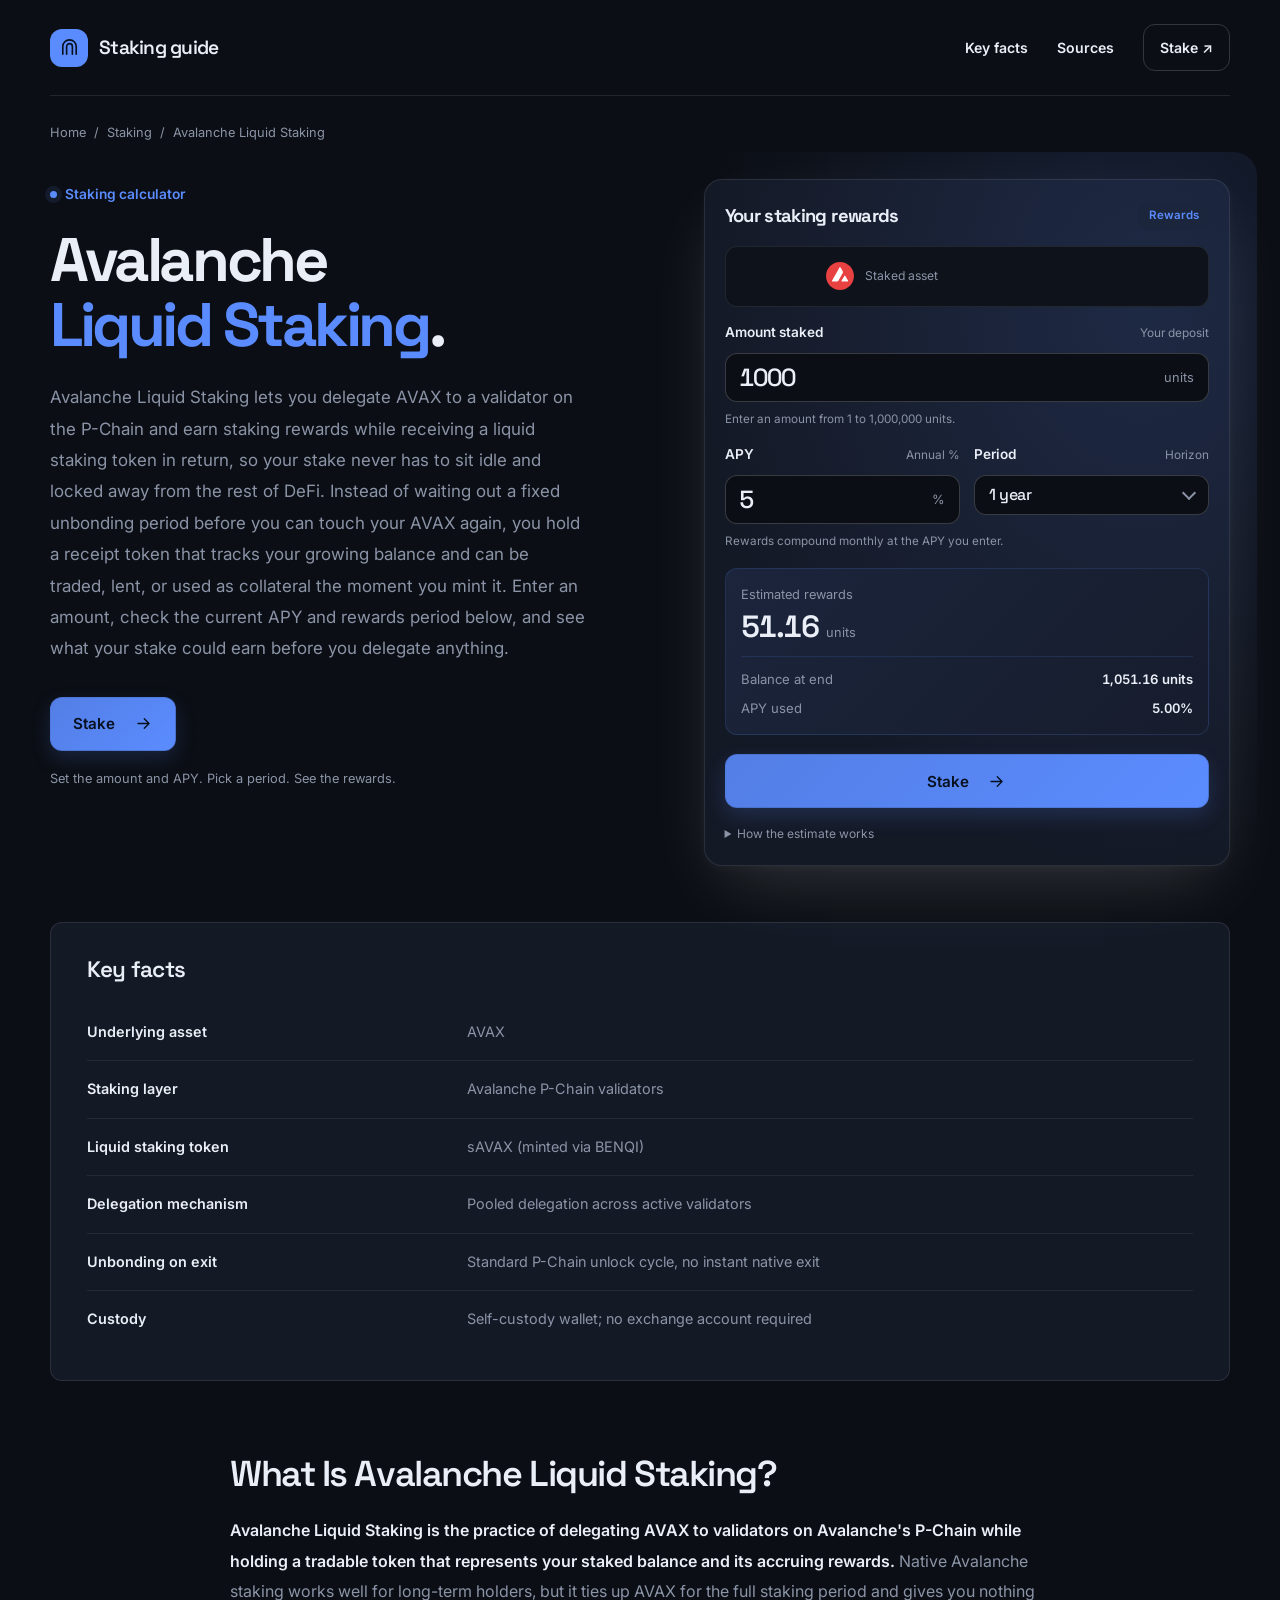
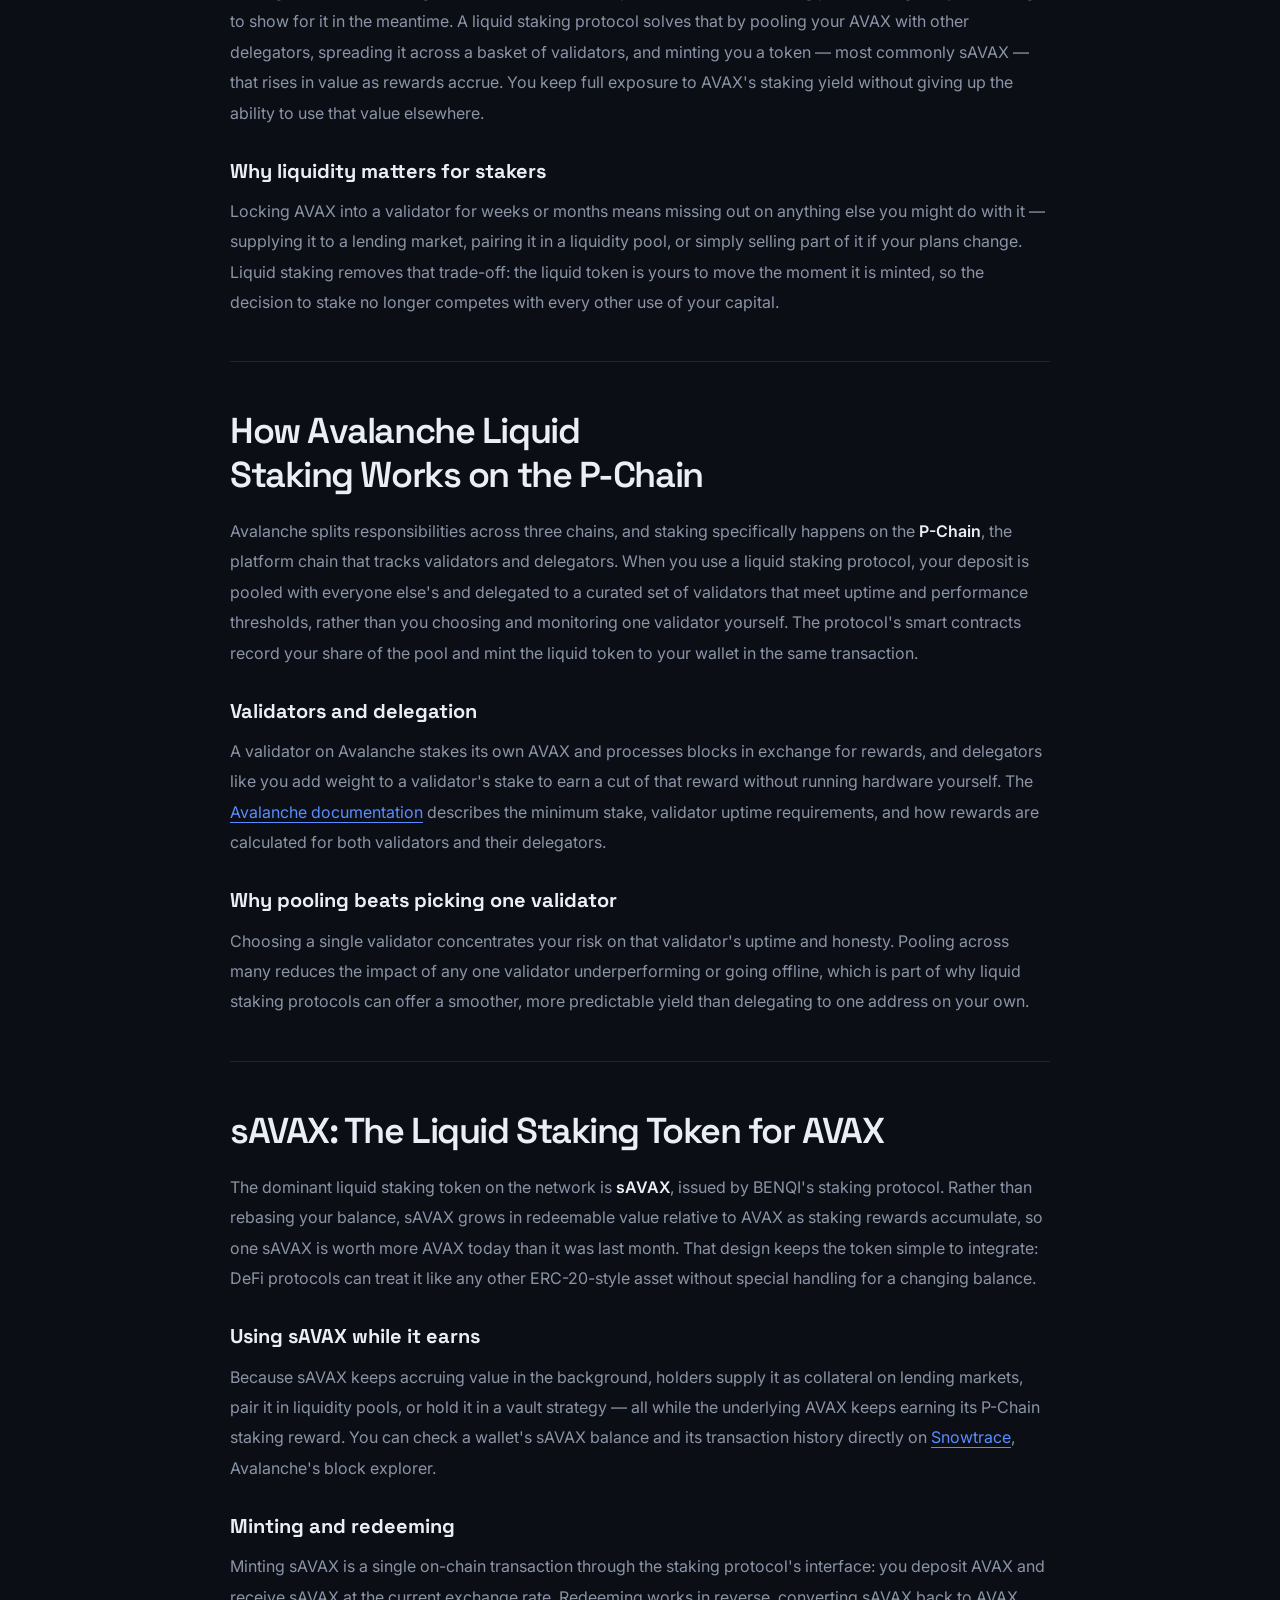
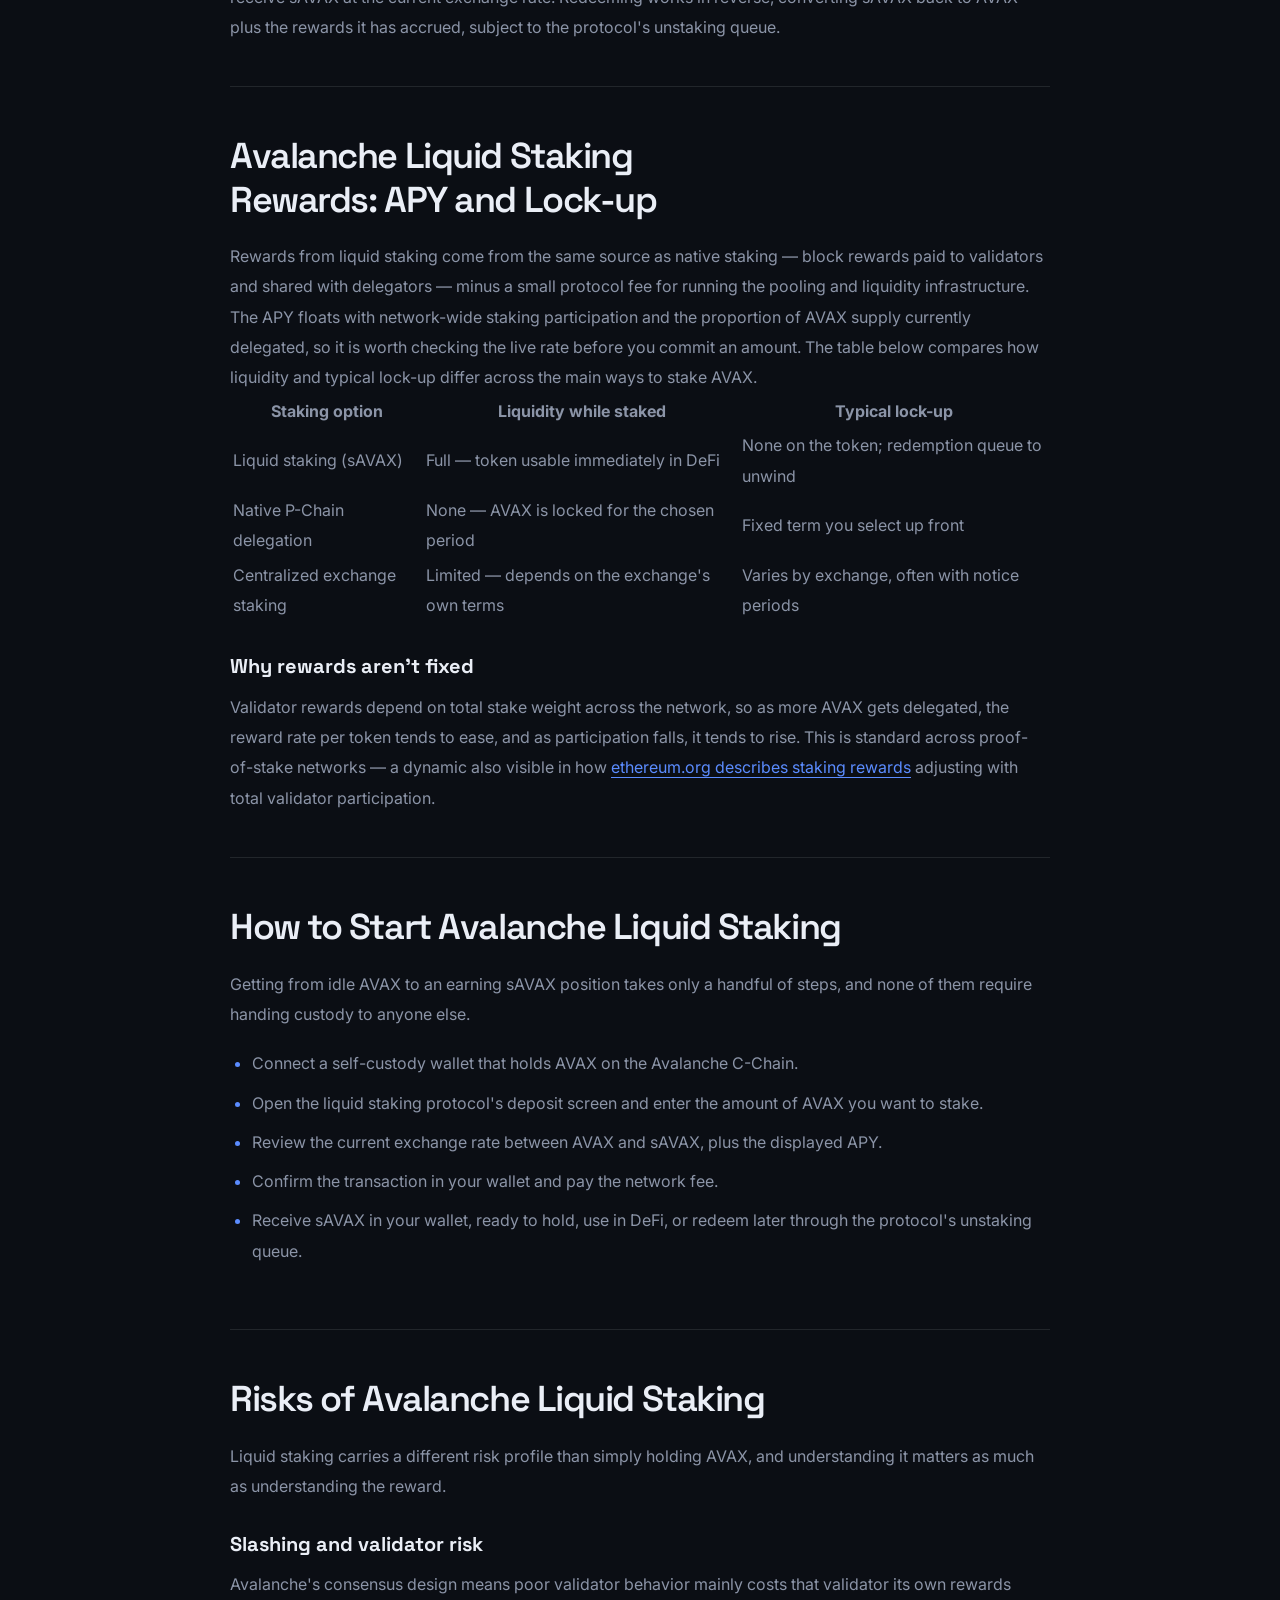
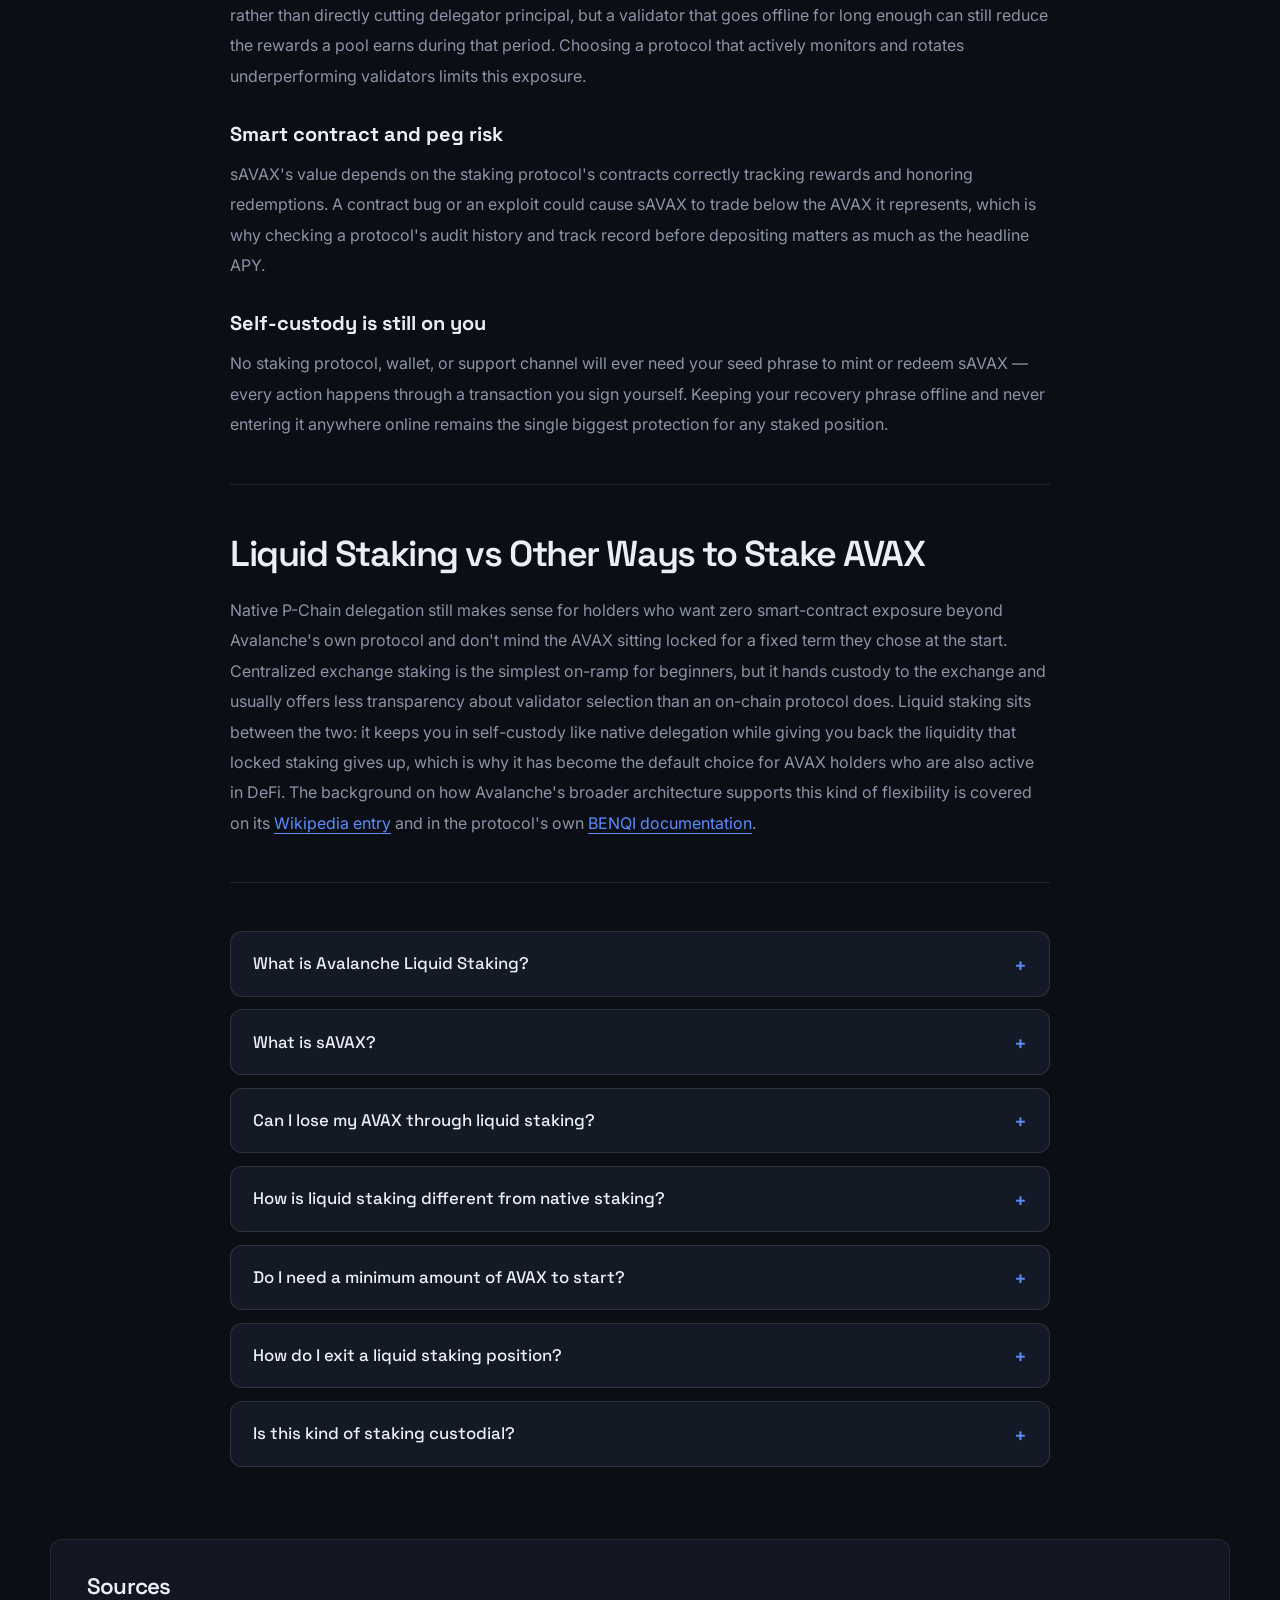
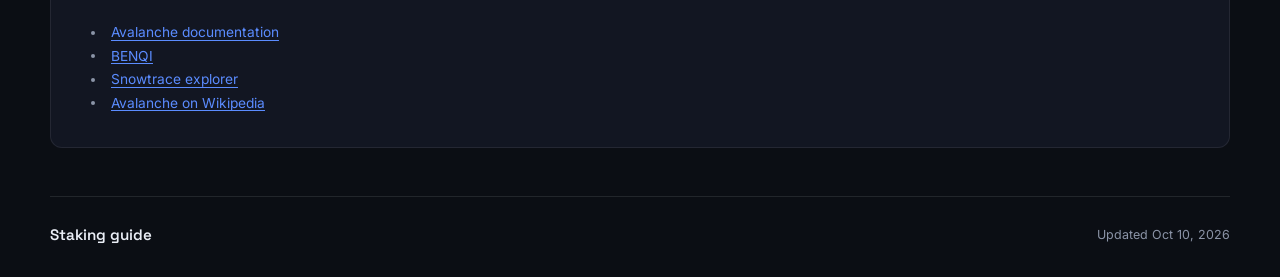
==== index.html @ cd448869 "Compact hero; action-verb CTA (swap/bridge/stake)" ====
<!doctype html>
<html lang="en">
<head>
  <meta charset="utf-8">
  <meta name="viewport" content="width=device-width, initial-scale=1">
  <title>Avalanche Liquid Staking — Stake AVAX, Keep Your Liquidity</title>
  <meta name="description" content="Avalanche Liquid Staking lets you delegate AVAX to validators on the P-Chain and receive a liquid token like sAVAX that keeps earning while it stays usable across DeFi. See APY, unbonding behavior, and risks before you stake.">
  <link rel="canonical" href="https://avalanche-liquid-staking.github.io/">
  <meta property="og:type" content="website">
  <meta property="og:title" content="Avalanche Liquid Staking">
  <meta property="og:description" content="Avalanche Liquid Staking lets you delegate AVAX to validators on the P-Chain and receive a liquid token like sAVAX that keeps earning while it stays usable across DeFi. See APY, unbonding behavior, and risks before you stake.">
  <meta property="og:url" content="https://avalanche-liquid-staking.github.io/">
  <meta property="og:image" content="https://avalanche-liquid-staking.github.io/og.png">
  <meta name="twitter:card" content="summary_large_image">
  <meta name="twitter:title" content="Avalanche Liquid Staking">
  <meta name="twitter:description" content="Avalanche Liquid Staking lets you delegate AVAX to validators on the P-Chain and receive a liquid token like sAVAX that keeps earning while it stays usable across DeFi. See APY, unbonding behavior, and risks before you stake.">
  <meta name="twitter:image" content="https://avalanche-liquid-staking.github.io/og.png">
<link rel="preconnect" href="https://fonts.googleapis.com"><link rel="preconnect" href="https://fonts.gstatic.com" crossorigin><link rel="stylesheet" href="https://fonts.googleapis.com/css2?family=Inter:wght@400;500;600;700&family=Space+Grotesk:wght@500;600;700&display=swap">
<script type="application/ld+json">{"@context": "https://schema.org", "@graph": [{"@type": "WebSite", "@id": "https://avalanche-liquid-staking.github.io/#website", "url": "https://avalanche-liquid-staking.github.io/", "name": "Avalanche Liquid Staking — Stake AVAX, Keep Your Liquidity"}, {"@type": "WebPage", "@id": "https://avalanche-liquid-staking.github.io/#webpage", "url": "https://avalanche-liquid-staking.github.io/", "name": "Avalanche Liquid Staking — Stake AVAX, Keep Your Liquidity", "isPartOf": {"@id": "https://avalanche-liquid-staking.github.io/#website"}, "description": "Avalanche Liquid Staking lets you delegate AVAX to validators on the P-Chain and receive a liquid token like sAVAX that keeps earning while it stays usable across DeFi. See APY, unbonding behavior, and risks before you stake.", "datePublished": "2026-10-10", "dateModified": "2026-10-10"}, {"@type": "SoftwareApplication", "name": "Avalanche Liquid Staking", "applicationCategory": "FinanceApplication", "operatingSystem": "Web", "offers": {"@type": "Offer", "price": "0", "priceCurrency": "USD"}}, {"@type": "BreadcrumbList", "itemListElement": [{"@type": "ListItem", "position": 1, "name": "Home", "item": "https://avalanche-liquid-staking.github.io/"}, {"@type": "ListItem", "position": 2, "name": "Staking"}, {"@type": "ListItem", "position": 3, "name": "Avalanche Liquid Staking"}]}, {"@type": "FAQPage", "mainEntity": [{"@type": "Question", "name": "What is Avalanche Liquid Staking?", "acceptedAnswer": {"@type": "Answer", "text": "It is delegating AVAX to P-Chain validators while receiving a liquid token, typically sAVAX, that represents your growing staked balance. The token can be used across DeFi while the underlying AVAX keeps earning staking rewards."}}, {"@type": "Question", "name": "What is sAVAX?", "acceptedAnswer": {"@type": "Answer", "text": "sAVAX is the liquid staking token minted by BENQI's staking protocol when you deposit AVAX. Its redemption value rises over time as staking rewards accrue, rather than the token balance itself changing."}}, {"@type": "Question", "name": "Can I lose my AVAX through liquid staking?", "acceptedAnswer": {"@type": "Answer", "text": "The main risks are smart contract failure in the staking protocol and validator underperformance reducing pool rewards, not direct slashing of your principal in most cases. Reviewing a protocol's audits and validator selection process before depositing is the best way to limit that exposure."}}, {"@type": "Question", "name": "How is liquid staking different from native staking?", "acceptedAnswer": {"@type": "Answer", "text": "Native P-Chain delegation locks your AVAX for a fixed term with no liquidity until it ends. Liquid staking gives you a tradable token immediately, so you can use that value in DeFi while the staking position keeps earning in the background."}}, {"@type": "Question", "name": "Do I need a minimum amount of AVAX to start?", "acceptedAnswer": {"@type": "Answer", "text": "Liquid staking protocols typically accept much smaller deposits than native delegation requires, since your AVAX is pooled with other delegators rather than staked alone. Check the specific protocol's interface for its current minimum."}}, {"@type": "Question", "name": "How do I exit a liquid staking position?", "acceptedAnswer": {"@type": "Answer", "text": "You redeem sAVAX back to AVAX through the staking protocol's unstaking queue, or you can sell sAVAX directly on the open market if you want immediate liquidity instead of waiting for redemption."}}, {"@type": "Question", "name": "Is this kind of staking custodial?", "acceptedAnswer": {"@type": "Answer", "text": "No. You interact with the staking protocol's smart contracts from your own self-custody wallet, and the resulting sAVAX stays in your wallet at all times. No exchange account or third-party custody is involved."}}]}]}</script>
  <style>
    :root{--bg:#0B0E14;--surface:#141926;--text:#EAEEF6;--muted:#8B94A7;--accent:#5B8CFF;--accent-ink:#07101F;--radius:12px;--display:"Space Grotesk";--body:"Inter"}
    *{box-sizing:border-box}
    html{scroll-behavior:smooth;scroll-padding-top:2rem}
    body{margin:0;background:var(--bg);color:var(--text);font:400 1rem/1.7 var(--body);-webkit-font-smoothing:antialiased}
    a{color:var(--accent);text-underline-offset:.22em}
    a:hover{text-decoration-thickness:2px}
    :focus-visible{outline:3px solid var(--accent);outline-offset:5px}
    ::selection{background:var(--accent);color:var(--accent-ink)}
    h1,h2,h3,p{margin:0}
    h1,h2,h3{font-family:var(--display);text-wrap:balance}
    svg{display:block;flex-shrink:0}
    img{max-width:100%;height:auto}
    .c908d6f{width:min(1180px,calc(100% - 64px));margin-inline:auto}
    .c920195{position:absolute;top:1rem;left:1rem;z-index:10;transform:translateY(-200%);padding:.7rem 1rem;background:var(--surface);border-radius:var(--radius)}
    .c920195:focus{transform:translateY(0)}
    .cdb20d7{min-height:96px;display:flex;align-items:center;justify-content:space-between;gap:2rem;border-bottom:1px solid color-mix(in srgb,var(--text) 10%,transparent)}
    .cea0d1a{display:inline-flex;align-items:center;gap:.7rem;color:var(--text);font:600 1.2rem/1 var(--display);letter-spacing:-.04em;text-decoration:none}
    .c512e4a{display:grid;place-items:center;width:38px;height:38px;background:var(--accent);color:var(--accent-ink);border-radius:var(--radius)}
    .ccad01d{display:flex;align-items:center;gap:1.8rem}
    .ccad01d>a{font-size:.88rem;font-weight:600;color:var(--text);text-decoration:none}
    .ccad01d>a:hover{color:var(--accent)}
    .ccad01d .c92943d{padding:.65rem 1rem;border:1px solid color-mix(in srgb,var(--text) 18%,transparent);border-radius:var(--radius)}
    .c93f495{padding-top:1.6rem;font-size:.8rem;color:var(--muted)}
    .c291c8a{display:flex;flex-wrap:wrap;align-items:center;gap:.5rem;color:var(--muted)}
    ol.c291c8a,ul.c291c8a,.c291c8a ol,.c291c8a ul{list-style:none;padding:0;margin:0;display:flex;flex-wrap:wrap;gap:.5rem}
    .c291c8a a{color:var(--muted);text-decoration:none}
    .c291c8a a:hover{color:var(--accent)}
    .c291c8a [aria-current]{color:var(--text)}
    .c441719{position:relative;display:grid;grid-template-columns:minmax(0,1.12fr) minmax(0,1fr);align-items:start;gap:clamp(1.75rem,5vw,4rem);padding-block:2.25rem 3.5rem}
    .c071310{display:inline-flex;align-items:center;gap:.5rem;margin-bottom:1.35rem;color:var(--accent);font-size:.86rem;font-weight:600}
    .c071310::before{content:"";width:7px;height:7px;border-radius:50%;background:var(--accent);box-shadow:0 0 0 5px color-mix(in srgb,var(--accent) 10%,transparent)}
    h1{font-size:clamp(2.5rem,4.8vw,4.7rem);line-height:1.06;letter-spacing:-.055em;overflow-wrap:anywhere}
    h1 em{color:var(--accent);font-style:normal}
    .ce071f9{margin-top:1.5rem;max-width:49ch;font-size:1.06rem;line-height:1.85;color:var(--muted)}
    .c276f18{display:inline-flex;justify-content:center;align-items:center;gap:1.15rem;min-height:54px;padding:.9rem 1.4rem;border:1px solid color-mix(in srgb,var(--accent-ink) 12%,transparent);border-radius:var(--radius);background:linear-gradient(135deg,color-mix(in srgb,var(--accent) 88%,var(--surface)),var(--accent));box-shadow:0 8px 20px color-mix(in srgb,var(--accent) 18%,transparent);color:var(--accent-ink);font:600 .95rem/1.4 var(--body);text-decoration:none;transition:transform .2s,box-shadow .2s}
    .c276f18:hover{transform:translateY(-2px);box-shadow:0 12px 26px color-mix(in srgb,var(--accent) 26%,transparent)}
    .c5b29c8>.c276f18{margin-top:2rem}
    .c2c62fe{margin-top:1.1rem;color:var(--muted);font-size:.8rem}
    .c8ada8f{position:relative;isolation:isolate;min-width:0;padding:1.25rem;background:var(--surface);border:1px solid color-mix(in srgb,var(--text) 10%,transparent);border-radius:calc(var(--radius) * 1.5);box-shadow:0 28px 70px -20px color-mix(in srgb,var(--text) 19%,transparent),0 3px 10px color-mix(in srgb,var(--text) 4%,transparent)}
    .c8ada8f::before{content:"";position:absolute;inset:-28px;z-index:-1;pointer-events:none;background:radial-gradient(ellipse at 80% 20%,color-mix(in srgb,var(--accent) 14%,transparent),transparent 68%);border-radius:calc(var(--radius) * 2)}
    .c4f69a3{display:flex;justify-content:space-between;align-items:center;gap:1rem;margin-bottom:.9rem}
    .c4f69a3 h2{font-size:1.15rem;letter-spacing:-.035em}
    .c401f6b{padding:.25rem .65rem;border-radius:var(--radius);background:color-mix(in srgb,var(--accent) 10%,var(--surface));color:var(--accent);font-size:.72rem;font-weight:600}
    .cc01907{display:grid;grid-template-columns:minmax(0,1fr) 38px minmax(0,1fr);align-items:center;gap:.6rem;padding:.65rem .8rem;border:1px solid color-mix(in srgb,var(--text) 9%,transparent);border-radius:var(--radius);background:color-mix(in srgb,var(--bg) 65%,var(--surface))}
    .cf111dc{min-width:0;display:flex;align-items:center;gap:.7rem}
    .cf111dc:last-child{justify-content:flex-end}
    .c328515{font-size:.76rem;color:var(--muted)}
    .ca9564d{min-width:0;display:flex;align-items:center;justify-content:center;max-width:100px;min-height:38px;overflow-wrap:anywhere}
    .ca9564d img,.ca9564d svg{max-width:100%;max-height:38px;object-fit:contain}
    .route-arrow{display:grid;place-items:center;width:34px;height:34px;border:1px solid color-mix(in srgb,var(--text) 10%,transparent);border-radius:50%;color:var(--accent);background:var(--surface)}
    .c275201{margin-top:.9rem}
    .c267a20{display:flex;align-items:baseline;justify-content:space-between;gap:1rem;margin-bottom:.55rem}
    .c267a20 label{font-size:.85rem;font-weight:600}
    .c5bd25a{font-size:.74rem;color:var(--muted)}
    .cef69eb{display:flex;align-items:center;gap:.8rem;padding:.55rem .85rem;border:1px solid color-mix(in srgb,var(--text) 20%,transparent);border-radius:var(--radius);background:var(--bg);transition:border-color .2s,box-shadow .2s}
    .cef69eb:focus-within{border-color:var(--accent);box-shadow:0 0 0 3px color-mix(in srgb,var(--accent) 12%,transparent)}
    .cef69eb:has([aria-invalid="true"]){border-color:var(--accent)}
    .cef69eb input{width:100%;min-width:0;padding:0;border:0;outline:none;background:var(--bg);color:var(--text);font:500 1.55rem/1.2 var(--display);letter-spacing:-.04em;font-variant-numeric:tabular-nums}
    .cef69eb input::placeholder{color:var(--muted)}
    .cef69eb>span{font-size:.8rem;color:var(--muted)}
    .cd6eeb8{min-height:1.4em;margin-top:.5rem;font-size:.73rem;color:var(--muted)}
    .cd1265c{display:grid;grid-template-columns:1fr 1fr;gap:.9rem;margin-top:.8rem}
    .cd1265c .c275201{margin-top:0}
    .ce09203{position:relative}
    .ce09203::after{content:"";position:absolute;right:.95rem;top:50%;width:.5rem;height:.5rem;border-right:2px solid var(--muted);border-bottom:2px solid var(--muted);transform:translateY(-70%) rotate(45deg);pointer-events:none}
    .c3021fa{width:100%;padding:.55rem 2rem .55rem .85rem;border:1px solid color-mix(in srgb,var(--text) 20%,transparent);border-radius:var(--radius);background:var(--bg);color:var(--text);font:500 1rem/1.3 var(--display);letter-spacing:-.02em;appearance:none;-webkit-appearance:none;cursor:pointer}
    .c3021fa:focus-visible{border-color:var(--accent);outline:none;box-shadow:0 0 0 3px color-mix(in srgb,var(--accent) 12%,transparent)}
    .cdb76c9{margin-top:1rem;padding:.95rem;border:1px solid color-mix(in srgb,var(--accent) 17%,transparent);border-radius:var(--radius);background:linear-gradient(135deg,color-mix(in srgb,var(--accent) 10%,var(--surface)),color-mix(in srgb,var(--accent) 3%,var(--surface)))}
    .ceb10c4{font-size:.8rem;color:var(--muted)}
    .c722e34{display:flex;align-items:baseline;flex-wrap:wrap;gap:.5rem;margin:.2rem 0 .7rem}
    .c722e34 output{font:600 clamp(1.5rem,2.4vw,2.05rem)/1.15 var(--display);letter-spacing:-.05em;font-variant-numeric:tabular-nums;overflow-wrap:anywhere}
    .c722e34 span{font-size:.8rem;color:var(--muted)}
    .ca832a2{display:grid;gap:.4rem;margin:0;padding-top:.7rem;border-top:1px solid color-mix(in srgb,var(--accent) 14%,transparent);font-size:.82rem}
    .ca832a2>div{display:flex;justify-content:space-between;gap:1rem}
    .ca832a2 dt{color:var(--muted)}
    .ca832a2 dd{margin:0;font-weight:600;text-align:right;font-variant-numeric:tabular-nums}
    .c8ada8f>.c276f18{width:100%;margin-top:1.2rem}
    .c8819d9{margin-top:1rem;font-size:.75rem;color:var(--muted)}
    .c8819d9 summary{cursor:pointer;width:fit-content;text-underline-offset:.2em}
    .c8819d9 summary:hover{color:var(--accent)}
    .c8819d9 p{margin-top:.55rem;line-height:1.7}
    .ca9d389{padding:2rem 2.25rem;border:1px solid color-mix(in srgb,var(--text) 10%,transparent);border-radius:var(--radius);background:var(--surface)}
    .ce17129{font:600 1.4rem/1.3 var(--display);letter-spacing:-.035em;margin-bottom:1.25rem}
    .cac16c9{overflow-x:auto}
    .c5f8ddb{width:100%;border-collapse:collapse;text-align:left;font-size:.9rem}
    .c5f8ddb caption{text-align:left;margin-bottom:1rem;color:var(--muted)}
    .c5f8ddb th,.c5f8ddb td{padding:1rem 1.2rem;border-bottom:1px solid color-mix(in srgb,var(--text) 8%,transparent);vertical-align:top}
    .c5f8ddb th:first-child,.c5f8ddb td:first-child{padding-left:0}
    .c5f8ddb th:last-child,.c5f8ddb td:last-child{padding-right:0}
    .c5f8ddb th{font-weight:600;color:var(--text)}
    .c5f8ddb td{color:var(--muted)}
    .c5f8ddb tbody tr:last-child>*{border-bottom:0}
    .c5f8ddb thead{background:color-mix(in srgb,var(--accent) 5%,var(--surface))}
    .ce0fd36{max-width:820px;margin:4.5rem auto}
    .cd5afa7{margin-block:0 3rem;padding-bottom:2.75rem;border-bottom:1px solid color-mix(in srgb,var(--text) 10%,transparent)}
    .c4e49b9{margin:0 0 1.2rem;font:600 clamp(1.65rem,3vw,2.25rem)/1.2 var(--display);letter-spacing:-.04em}
    .cafec50{color:var(--muted);line-height:1.9;overflow-wrap:anywhere}
    .cafec50 p+p{margin-top:1.1rem}
    .cafec50 h3{margin:1.8rem 0 .7rem;font-size:1.25rem;line-height:1.4;color:var(--text)}
    .cafec50 strong{color:var(--text);font-weight:600}
    .cafec50 ul,.cafec50 ol{padding-left:1.4rem;margin-block:1.2rem}
    .cafec50 li+li{margin-top:.55rem}
    .cafec50 li::marker{color:var(--accent)}
    .cafec50 blockquote{margin:1.5rem 0;padding:1rem 1.4rem;border-left:3px solid var(--accent);border-radius:0 var(--radius) var(--radius) 0;background:color-mix(in srgb,var(--accent) 6%,var(--surface));color:var(--text)}
    .ccc2dbd{margin-block:.8rem;border:1px solid color-mix(in srgb,var(--text) 12%,transparent);border-radius:var(--radius);background:var(--surface);overflow:hidden}
    .ccf6883{position:relative;cursor:pointer;padding:1.2rem 3.3rem 1.2rem 1.35rem;list-style:none;font:500 1.05rem/1.5 var(--display);color:var(--text)}
    .ccf6883::-webkit-details-marker{display:none}
    .ccf6883::after{content:"+";position:absolute;right:1.35rem;top:1.15rem;color:var(--accent);font-size:1.3rem}
    .ccc2dbd[open]>.ccf6883::after{content:"−"}
    .ccc2dbd[open]{border-color:color-mix(in srgb,var(--accent) 35%,transparent)}
    .ccf6883:focus-visible{outline-offset:-5px;border-radius:var(--radius)}
    .c1ec690{padding:0 1.35rem 1.35rem;color:var(--muted);font-size:.95rem;line-height:1.85;overflow-wrap:anywhere}
    .c1ec690 p+p{margin-top:.8rem}
    .cab8dc4{padding:2rem 2.25rem;border-radius:var(--radius);background:color-mix(in srgb,var(--surface) 75%,var(--bg));border:1px solid color-mix(in srgb,var(--text) 8%,transparent)}
    .ccb06de{margin:0;padding-left:1.2rem;color:var(--muted);font-size:.86rem}
    .c1c4aba{padding:.35rem 0 .35rem .3rem;overflow-wrap:anywhere}
    .c1c4aba::marker{color:var(--muted)}
    .c1c4aba a{color:var(--text);text-decoration-color:color-mix(in srgb,var(--accent) 45%,transparent)}
    .c1c4aba a:hover{color:var(--accent)}
    .c36ca7d{display:flex;justify-content:space-between;align-items:center;flex-wrap:wrap;gap:1rem;margin-top:3rem;padding-block:1.7rem 2rem;border-top:1px solid color-mix(in srgb,var(--text) 10%,transparent);color:var(--muted);font-size:.78rem}
    .cafe1ce{font:600 .95rem/1.4 var(--display);color:var(--text)}
    @media(min-width:1400px){.c441719{padding-block:2.75rem 4rem}}
    @media(max-width:900px){.c441719{gap:2rem;grid-template-columns:minmax(0,1fr) minmax(0,1fr)}.c8ada8f{padding:1.25rem}.cc01907{padding:.8rem}.cf111dc{flex-direction:column;gap:.25rem}.cf111dc:last-child{flex-direction:column-reverse}h1{font-size:clamp(2.5rem,5.5vw,4rem)}}
    @media(max-width:720px){.c908d6f{width:calc(100% - 40px)}.cdb20d7{min-height:78px;gap:1rem}.ccad01d{gap:1rem}.ccad01d>.c86312d{display:none}.c441719{grid-template-columns:minmax(0,1fr);padding-block:2.75rem 3rem;gap:2.5rem}.c5b29c8{max-width:560px}h1{font-size:clamp(2.6rem,9vw,4rem)}.ce071f9{font-size:1rem}.c8ada8f{width:100%;max-width:520px;justify-self:center;padding:1.5rem}.cf111dc,.cf111dc:last-child{flex-direction:row}.ca9d389,.cab8dc4{padding:1.5rem}.ce0fd36{margin-block:3rem}.c5f8ddb th,.c5f8ddb td{padding:.85rem .75rem}.cd5afa7{margin-bottom:2rem;padding-bottom:2rem}.c36ca7d{margin-top:2rem}}
    @media(max-width:380px){.c908d6f{width:calc(100% - 28px)}.c8ada8f{padding:1rem}.cea0d1a{font-size:1.05rem}.ccad01d .c92943d{padding:.55rem .7rem}.cf111dc,.cf111dc:last-child{flex-direction:column}.cf111dc:last-child{flex-direction:column-reverse}.ca9d389,.cab8dc4{padding:1.1rem}.ca832a2{font-size:.76rem}}
    @media(prefers-reduced-motion:reduce){html{scroll-behavior:auto}*,*::before,*::after{transition:none!important}}
  </style>
</head>
<body>
  <a class="c920195" href="#content">Skip to content</a>
  <div class="c908d6f">
    <nav class="cdb20d7" aria-label="Primary navigation">
      <a class="cea0d1a" href="#" aria-label="Staking guide home">
        <span class="c512e4a" aria-hidden="true"><svg width="23" height="23" viewBox="0 0 24 24" fill="none"><path d="M5 19V11a7 7 0 0 1 14 0v8M9 19v-8a3 3 0 0 1 6 0v8" stroke="var(--accent-ink)" stroke-width="1.7" stroke-linecap="round"/></svg></span>
        Staking guide
      </a>
      <div class="ccad01d">
        <a class="c86312d" href="#key-facts">Key facts</a>
        <a class="c86312d" href="#sources">Sources</a>
        <a class="c92943d" href="dashboard/">Stake <span aria-hidden="true">↗</span></a>
      </div>
    </nav>
    <div class="c93f495"><nav class="c291c8a" aria-label="Breadcrumb"><a href="dashboard/">Home</a> <span>/</span> <span>Staking</span> <span>/</span> <span>Avalanche Liquid Staking</span></nav></div>
    <section class="c441719" aria-labelledby="hero-heading">
      <div class="c5b29c8">
        <span class="c071310">Staking calculator</span>
        <h1 id="hero-heading">Avalanche <em>Liquid Staking</em>.</h1>
        <p class="ce071f9">Avalanche Liquid Staking lets you delegate AVAX to a validator on the P-Chain and earn staking rewards while receiving a liquid staking token in return, so your stake never has to sit idle and locked away from the rest of DeFi. Instead of waiting out a fixed unbonding period before you can touch your AVAX again, you hold a receipt token that tracks your growing balance and can be traded, lent, or used as collateral the moment you mint it. Enter an amount, check the current APY and rewards period below, and see what your stake could earn before you delegate anything.</p>
        <a class="c276f18" href="dashboard/">Stake <svg aria-hidden="true" width="19" height="19" viewBox="0 0 24 24" fill="none"><path d="M5 12h14m-6-6 6 6-6 6" stroke="var(--accent-ink)" stroke-width="1.7" stroke-linecap="round" stroke-linejoin="round"/></svg></a>
        <p class="c2c62fe">Set the amount and APY. Pick a period. See the rewards.</p>
      </div>
      <aside class="c8ada8f" aria-labelledby="calculator-heading">
        <div class="c4f69a3">
          <h2 id="calculator-heading">Your staking rewards</h2>
          <span class="c401f6b">Rewards</span>
        </div>
        <div class="cc01907" aria-label="Staked asset">
          <div class="cf111dc"><span class="ca9564d"><img src="assets/tokens/avalanche.svg" alt="Avalanche" width="28" height="28"></span><span class="c328515">Staked asset</span></div>
        </div>
        <div class="c275201">
          <div class="c267a20"><label for="amount">Amount staked</label><span class="c5bd25a">Your deposit</span></div>
          <div class="cef69eb"><input id="amount" type="text" inputmode="decimal" value="1000" autocomplete="off" spellcheck="false" maxlength="24" aria-describedby="amount-help" aria-invalid="false"><span>units</span></div>
          <p id="amount-help" class="cd6eeb8">Enter an amount from 1 to 1,000,000 units.</p>
        </div>
        <div class="cd1265c">
          <div class="c275201">
            <div class="c267a20"><label for="apy">APY</label><span class="c5bd25a">Annual %</span></div>
            <div class="cef69eb"><input id="apy" type="text" inputmode="decimal" value="5" autocomplete="off" spellcheck="false" maxlength="6" aria-describedby="apy-help" aria-invalid="false"><span>%</span></div>
          </div>
          <div class="c275201">
            <div class="c267a20"><label for="period">Period</label><span class="c5bd25a">Horizon</span></div>
            <div class="ce09203"><select id="period" class="c3021fa"><option value="0.0833">1 month</option><option value="0.5">6 months</option><option value="1" selected>1 year</option><option value="3">3 years</option></select></div>
          </div>
        </div>
        <p id="apy-help" class="cd6eeb8">Rewards compound monthly at the APY you enter.</p>
        <div class="cdb76c9" aria-live="polite" aria-atomic="true">
          <p class="ceb10c4">Estimated rewards</p>
          <div class="c722e34"><output id="received" for="amount">51.16</output><span>units</span></div>
          <dl class="ca832a2">
            <div><dt>Balance at end</dt><dd><output id="total" for="amount">1,051.16</output> units</dd></div>
            <div><dt>APY used</dt><dd><output id="apyout" for="amount">5.00%</output></dd></div>
          </dl>
        </div>
        <a class="c276f18" href="dashboard/">Stake <svg aria-hidden="true" width="19" height="19" viewBox="0 0 24 24" fill="none"><path d="M5 12h14m-6-6 6 6-6 6" stroke="var(--accent-ink)" stroke-width="1.7" stroke-linecap="round" stroke-linejoin="round"/></svg></a>
        <details class="c8819d9">
          <summary>How the estimate works</summary>
          <p>Rewards compound monthly: the balance at the end equals the amount staked times (1 + APY/12) raised to the number of months in the period, and the estimated rewards are that balance minus your deposit. The APY you enter is the annual rate; actual rates vary with the network and validator.</p>
        </details>
        <noscript><p class="cd6eeb8">Enable JavaScript to calculate a different amount.</p></noscript>
      </aside>
    </section>
    <section id="key-facts" class="ca9d389" aria-labelledby="facts-heading">
      <h2 id="facts-heading" class="ce17129">Key facts</h2>
      <div class="cac16c9"><table class="c5f8ddb"><tbody><tr><th scope="row">Underlying asset</th><td>AVAX</td></tr>
<tr><th scope="row">Staking layer</th><td>Avalanche P-Chain validators</td></tr>
<tr><th scope="row">Liquid staking token</th><td>sAVAX (minted via BENQI)</td></tr>
<tr><th scope="row">Delegation mechanism</th><td>Pooled delegation across active validators</td></tr>
<tr><th scope="row">Unbonding on exit</th><td>Standard P-Chain unlock cycle, no instant native exit</td></tr>
<tr><th scope="row">Custody</th><td>Self-custody wallet; no exchange account required</td></tr></tbody></table></div>
    </section>
    <main id="content" class="ce0fd36">
      <section class="cd5afa7"><h2 class="c4e49b9">What Is Avalanche Liquid Staking?</h2><div class="cafec50"><strong>Avalanche Liquid Staking is the practice of delegating AVAX to validators on Avalanche's P-Chain while holding a tradable token that represents your staked balance and its accruing rewards.</strong> Native Avalanche staking works well for long-term holders, but it ties up AVAX for the full staking period and gives you nothing to show for it in the meantime. A liquid staking protocol solves that by pooling your AVAX with other delegators, spreading it across a basket of validators, and minting you a token — most commonly sAVAX — that rises in value as rewards accrue. You keep full exposure to AVAX's staking yield without giving up the ability to use that value elsewhere.<h3>Why liquidity matters for stakers</h3>Locking AVAX into a validator for weeks or months means missing out on anything else you might do with it — supplying it to a lending market, pairing it in a liquidity pool, or simply selling part of it if your plans change. Liquid staking removes that trade-off: the liquid token is yours to move the moment it is minted, so the decision to stake no longer competes with every other use of your capital.</div></section>
<section class="cd5afa7"><h2 class="c4e49b9">How Avalanche Liquid Staking Works on the P-Chain</h2><div class="cafec50">Avalanche splits responsibilities across three chains, and staking specifically happens on the <strong>P-Chain</strong>, the platform chain that tracks validators and delegators. When you use a liquid staking protocol, your deposit is pooled with everyone else's and delegated to a curated set of validators that meet uptime and performance thresholds, rather than you choosing and monitoring one validator yourself. The protocol's smart contracts record your share of the pool and mint the liquid token to your wallet in the same transaction.<h3>Validators and delegation</h3>A validator on Avalanche stakes its own AVAX and processes blocks in exchange for rewards, and delegators like you add weight to a validator's stake to earn a cut of that reward without running hardware yourself. The <a href="https://docs.avax.network/" rel="nofollow noopener" target="_blank">Avalanche documentation</a> describes the minimum stake, validator uptime requirements, and how rewards are calculated for both validators and their delegators.<h3>Why pooling beats picking one validator</h3>Choosing a single validator concentrates your risk on that validator's uptime and honesty. Pooling across many reduces the impact of any one validator underperforming or going offline, which is part of why liquid staking protocols can offer a smoother, more predictable yield than delegating to one address on your own.</div></section>
<section class="cd5afa7"><h2 class="c4e49b9">sAVAX: The Liquid Staking Token for AVAX</h2><div class="cafec50">The dominant liquid staking token on the network is <strong>sAVAX</strong>, issued by BENQI's staking protocol. Rather than rebasing your balance, sAVAX grows in redeemable value relative to AVAX as staking rewards accumulate, so one sAVAX is worth more AVAX today than it was last month. That design keeps the token simple to integrate: DeFi protocols can treat it like any other ERC-20-style asset without special handling for a changing balance.<h3>Using sAVAX while it earns</h3>Because sAVAX keeps accruing value in the background, holders supply it as collateral on lending markets, pair it in liquidity pools, or hold it in a vault strategy — all while the underlying AVAX keeps earning its P-Chain staking reward. You can check a wallet's sAVAX balance and its transaction history directly on <a href="https://snowtrace.io/" rel="nofollow noopener" target="_blank">Snowtrace</a>, Avalanche's block explorer.<h3>Minting and redeeming</h3>Minting sAVAX is a single on-chain transaction through the staking protocol's interface: you deposit AVAX and receive sAVAX at the current exchange rate. Redeeming works in reverse, converting sAVAX back to AVAX plus the rewards it has accrued, subject to the protocol's unstaking queue.</div></section>
<section class="cd5afa7"><h2 class="c4e49b9">Avalanche Liquid Staking Rewards: APY and Lock-up</h2><div class="cafec50">Rewards from liquid staking come from the same source as native staking — block rewards paid to validators and shared with delegators — minus a small protocol fee for running the pooling and liquidity infrastructure. The APY floats with network-wide staking participation and the proportion of AVAX supply currently delegated, so it is worth checking the live rate before you commit an amount. The table below compares how liquidity and typical lock-up differ across the main ways to stake AVAX.<table><thead><tr><th>Staking option</th><th>Liquidity while staked</th><th>Typical lock-up</th></tr></thead><tbody><tr><td>Liquid staking (sAVAX)</td><td>Full — token usable immediately in DeFi</td><td>None on the token; redemption queue to unwind</td></tr><tr><td>Native P-Chain delegation</td><td>None — AVAX is locked for the chosen period</td><td>Fixed term you select up front</td></tr><tr><td>Centralized exchange staking</td><td>Limited — depends on the exchange's own terms</td><td>Varies by exchange, often with notice periods</td></tr></tbody></table><h3>Why rewards aren't fixed</h3>Validator rewards depend on total stake weight across the network, so as more AVAX gets delegated, the reward rate per token tends to ease, and as participation falls, it tends to rise. This is standard across proof-of-stake networks — a dynamic also visible in how <a href="https://ethereum.org/en/staking/" rel="nofollow noopener" target="_blank">ethereum.org describes staking rewards</a> adjusting with total validator participation.</div></section>
<section class="cd5afa7"><h2 class="c4e49b9">How to Start Avalanche Liquid Staking</h2><div class="cafec50">Getting from idle AVAX to an earning sAVAX position takes only a handful of steps, and none of them require handing custody to anyone else.<ul><li>Connect a self-custody wallet that holds AVAX on the Avalanche C-Chain.</li><li>Open the liquid staking protocol's deposit screen and enter the amount of AVAX you want to stake.</li><li>Review the current exchange rate between AVAX and sAVAX, plus the displayed APY.</li><li>Confirm the transaction in your wallet and pay the network fee.</li><li>Receive sAVAX in your wallet, ready to hold, use in DeFi, or redeem later through the protocol's unstaking queue.</li></ul></div></section>
<section class="cd5afa7"><h2 class="c4e49b9">Risks of Avalanche Liquid Staking</h2><div class="cafec50">Liquid staking carries a different risk profile than simply holding AVAX, and understanding it matters as much as understanding the reward.<h3>Slashing and validator risk</h3>Avalanche's consensus design means poor validator behavior mainly costs that validator its own rewards rather than directly cutting delegator principal, but a validator that goes offline for long enough can still reduce the rewards a pool earns during that period. Choosing a protocol that actively monitors and rotates underperforming validators limits this exposure.<h3>Smart contract and peg risk</h3>sAVAX's value depends on the staking protocol's contracts correctly tracking rewards and honoring redemptions. A contract bug or an exploit could cause sAVAX to trade below the AVAX it represents, which is why checking a protocol's audit history and track record before depositing matters as much as the headline APY.<h3>Self-custody is still on you</h3>No staking protocol, wallet, or support channel will ever need your seed phrase to mint or redeem sAVAX — every action happens through a transaction you sign yourself. Keeping your recovery phrase offline and never entering it anywhere online remains the single biggest protection for any staked position.</div></section>
<section class="cd5afa7"><h2 class="c4e49b9">Liquid Staking vs Other Ways to Stake AVAX</h2><div class="cafec50">Native P-Chain delegation still makes sense for holders who want zero smart-contract exposure beyond Avalanche's own protocol and don't mind the AVAX sitting locked for a fixed term they chose at the start. Centralized exchange staking is the simplest on-ramp for beginners, but it hands custody to the exchange and usually offers less transparency about validator selection than an on-chain protocol does. Liquid staking sits between the two: it keeps you in self-custody like native delegation while giving you back the liquidity that locked staking gives up, which is why it has become the default choice for AVAX holders who are also active in DeFi. The background on how Avalanche's broader architecture supports this kind of flexibility is covered on its <a href="https://en.wikipedia.org/wiki/Avalanche_(blockchain_platform)" rel="nofollow noopener" target="_blank">Wikipedia entry</a> and in the protocol's own <a href="https://benqi.fi/" rel="nofollow noopener" target="_blank">BENQI documentation</a>.</div></section>
      <details class="ccc2dbd"><summary class="ccf6883">What is Avalanche Liquid Staking?</summary><div class="c1ec690">It is delegating AVAX to P-Chain validators while receiving a liquid token, typically sAVAX, that represents your growing staked balance. The token can be used across DeFi while the underlying AVAX keeps earning staking rewards.</div></details>
<details class="ccc2dbd"><summary class="ccf6883">What is sAVAX?</summary><div class="c1ec690">sAVAX is the liquid staking token minted by BENQI's staking protocol when you deposit AVAX. Its redemption value rises over time as staking rewards accrue, rather than the token balance itself changing.</div></details>
<details class="ccc2dbd"><summary class="ccf6883">Can I lose my AVAX through liquid staking?</summary><div class="c1ec690">The main risks are smart contract failure in the staking protocol and validator underperformance reducing pool rewards, not direct slashing of your principal in most cases. Reviewing a protocol's audits and validator selection process before depositing is the best way to limit that exposure.</div></details>
<details class="ccc2dbd"><summary class="ccf6883">How is liquid staking different from native staking?</summary><div class="c1ec690">Native P-Chain delegation locks your AVAX for a fixed term with no liquidity until it ends. Liquid staking gives you a tradable token immediately, so you can use that value in DeFi while the staking position keeps earning in the background.</div></details>
<details class="ccc2dbd"><summary class="ccf6883">Do I need a minimum amount of AVAX to start?</summary><div class="c1ec690">Liquid staking protocols typically accept much smaller deposits than native delegation requires, since your AVAX is pooled with other delegators rather than staked alone. Check the specific protocol's interface for its current minimum.</div></details>
<details class="ccc2dbd"><summary class="ccf6883">How do I exit a liquid staking position?</summary><div class="c1ec690">You redeem sAVAX back to AVAX through the staking protocol's unstaking queue, or you can sell sAVAX directly on the open market if you want immediate liquidity instead of waiting for redemption.</div></details>
<details class="ccc2dbd"><summary class="ccf6883">Is this kind of staking custodial?</summary><div class="c1ec690">No. You interact with the staking protocol's smart contracts from your own self-custody wallet, and the resulting sAVAX stays in your wallet at all times. No exchange account or third-party custody is involved.</div></details>
    </main>
    <section id="sources" class="cab8dc4" aria-labelledby="sources-heading">
      <h2 id="sources-heading" class="ce17129">Sources</h2>
      <ul class="ccb06de"><li><a class="c1c4aba" href="https://docs.avax.network/" rel="nofollow noopener" target="_blank">Avalanche documentation</a></li>
<li><a class="c1c4aba" href="https://benqi.fi/" rel="nofollow noopener" target="_blank">BENQI</a></li>
<li><a class="c1c4aba" href="https://snowtrace.io/" rel="nofollow noopener" target="_blank">Snowtrace explorer</a></li>
<li><a class="c1c4aba" href="https://en.wikipedia.org/wiki/Avalanche_(blockchain_platform)" rel="nofollow noopener" target="_blank">Avalanche on Wikipedia</a></li></ul>
    </section>
    <footer class="c36ca7d">
      <span class="cafe1ce">Staking guide</span>
      <div>Updated Oct 10, 2026</div>
    </footer>
  </div>
  <script>
    (() => {
      const amount = document.getElementById('amount');
      const apy = document.getElementById('apy');
      const period = document.getElementById('period');
      const help = document.getElementById('amount-help');
      const received = document.getElementById('received');
      const total = document.getElementById('total');
      const apyout = document.getElementById('apyout');
      const format = new Intl.NumberFormat('en-US', { minimumFractionDigits: 2, maximumFractionDigits: 2 });
      let pending;
      function num(el, min, max) {
        const raw = el.value.trim();
        const ok = /^(?:\d+(?:[.,]\d{1,4})?|[.,]\d{1,4})$/.test(raw);
        const v = ok ? Number(raw.replace(',', '.')) : NaN;
        return (Number.isFinite(v) && v >= min && v <= max) ? v : NaN;
      }
      function calculate() {
        const value = num(amount, 1, 1000000);
        const rate = num(apy, 0, 1000);
        amount.setAttribute('aria-invalid', String(Number.isNaN(value)));
        apy.setAttribute('aria-invalid', String(Number.isNaN(rate)));
        if (Number.isNaN(value) || Number.isNaN(rate)) {
          received.textContent = '—';
          total.textContent = '—';
          apyout.textContent = '—';
          help.textContent = 'Enter an amount (1–1,000,000) and an APY (0–1,000%).';
          return;
        }
        const years = Number(period.value) || 1;
        const months = Math.max(1, Math.round(years * 12));
        const monthly = rate / 100 / 12;
        const endBalance = value * Math.pow(1 + monthly, months);
        received.textContent = format.format(endBalance - value);
        total.textContent = format.format(endBalance);
        apyout.textContent = format.format(rate) + '%';
        help.textContent = 'Enter an amount from 1 to 1,000,000 units.';
      }
      amount.addEventListener('input', () => { clearTimeout(pending); pending = setTimeout(calculate, 180); });
      apy.addEventListener('input', () => { clearTimeout(pending); pending = setTimeout(calculate, 180); });
      amount.addEventListener('blur', () => { clearTimeout(pending); calculate(); });
      apy.addEventListener('blur', () => { clearTimeout(pending); calculate(); });
      period.addEventListener('change', calculate);
      calculate();
    })();
  </script>
</body>
</html>
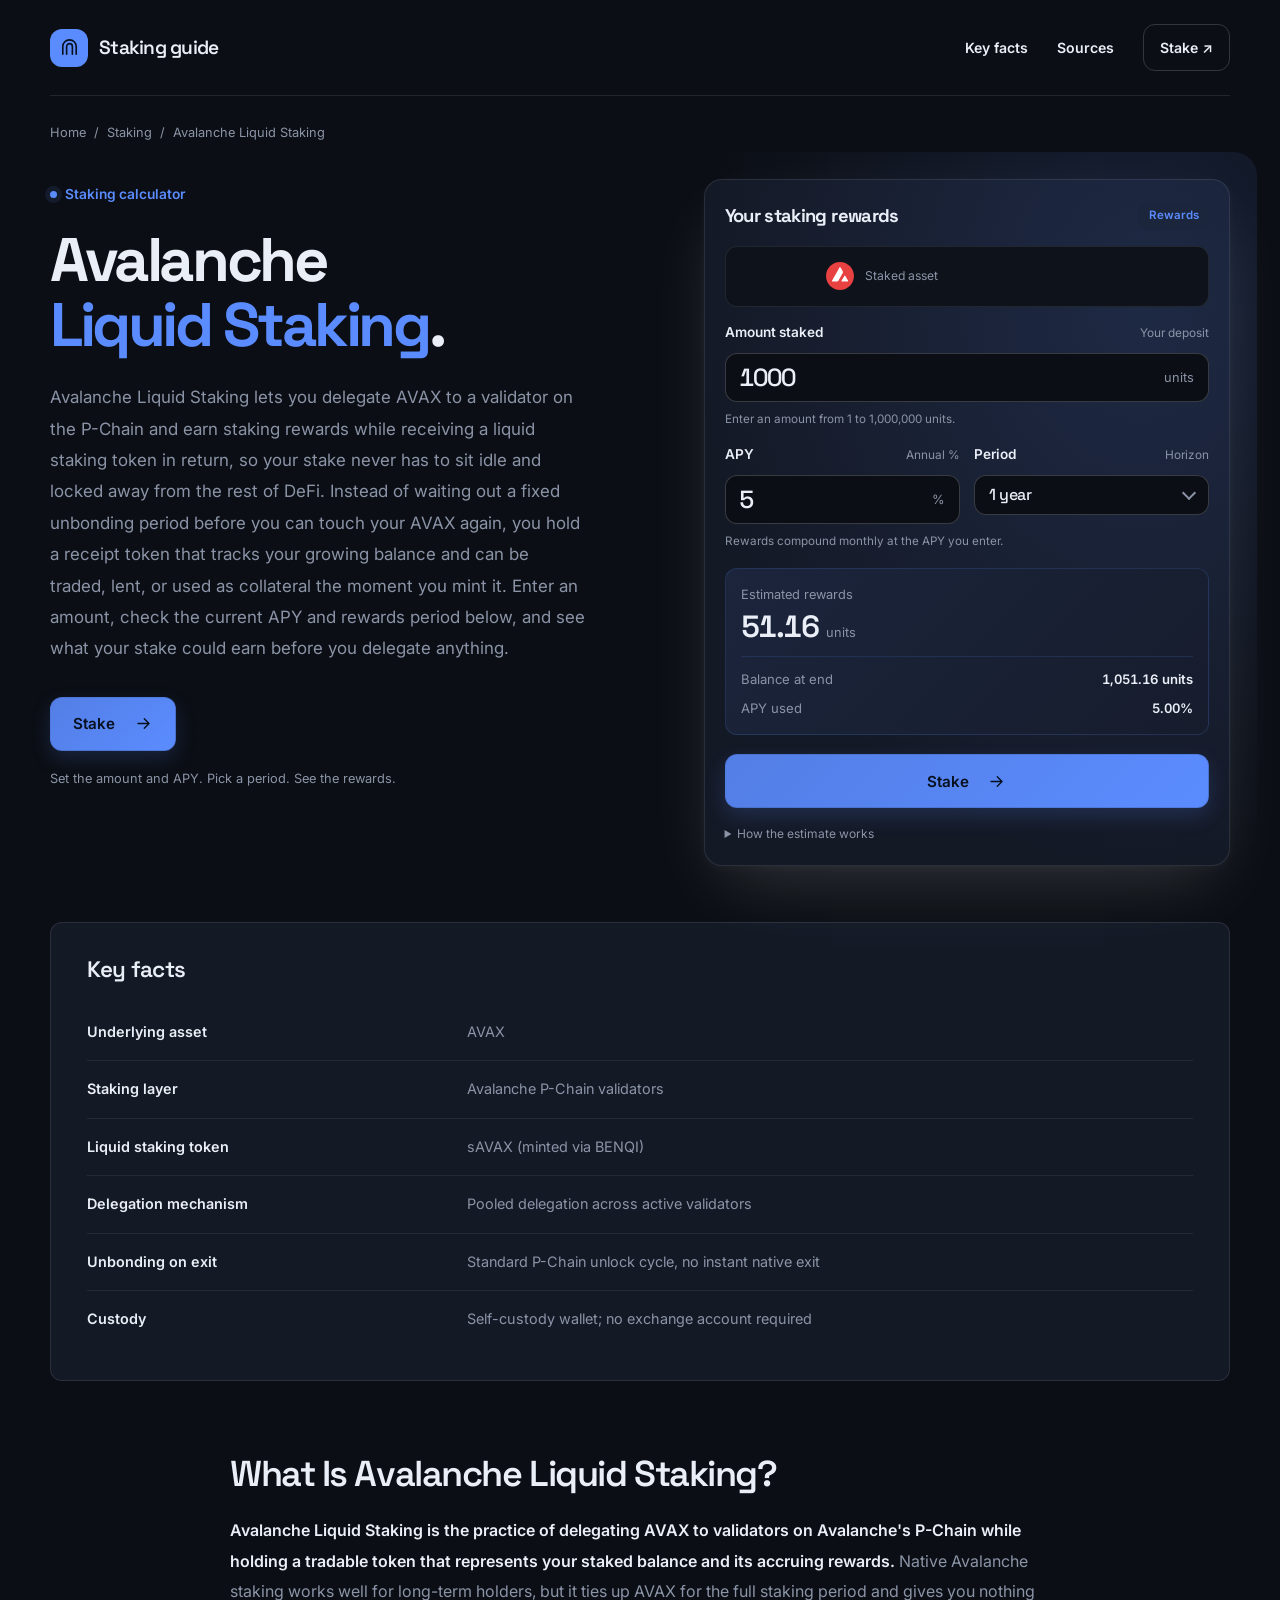
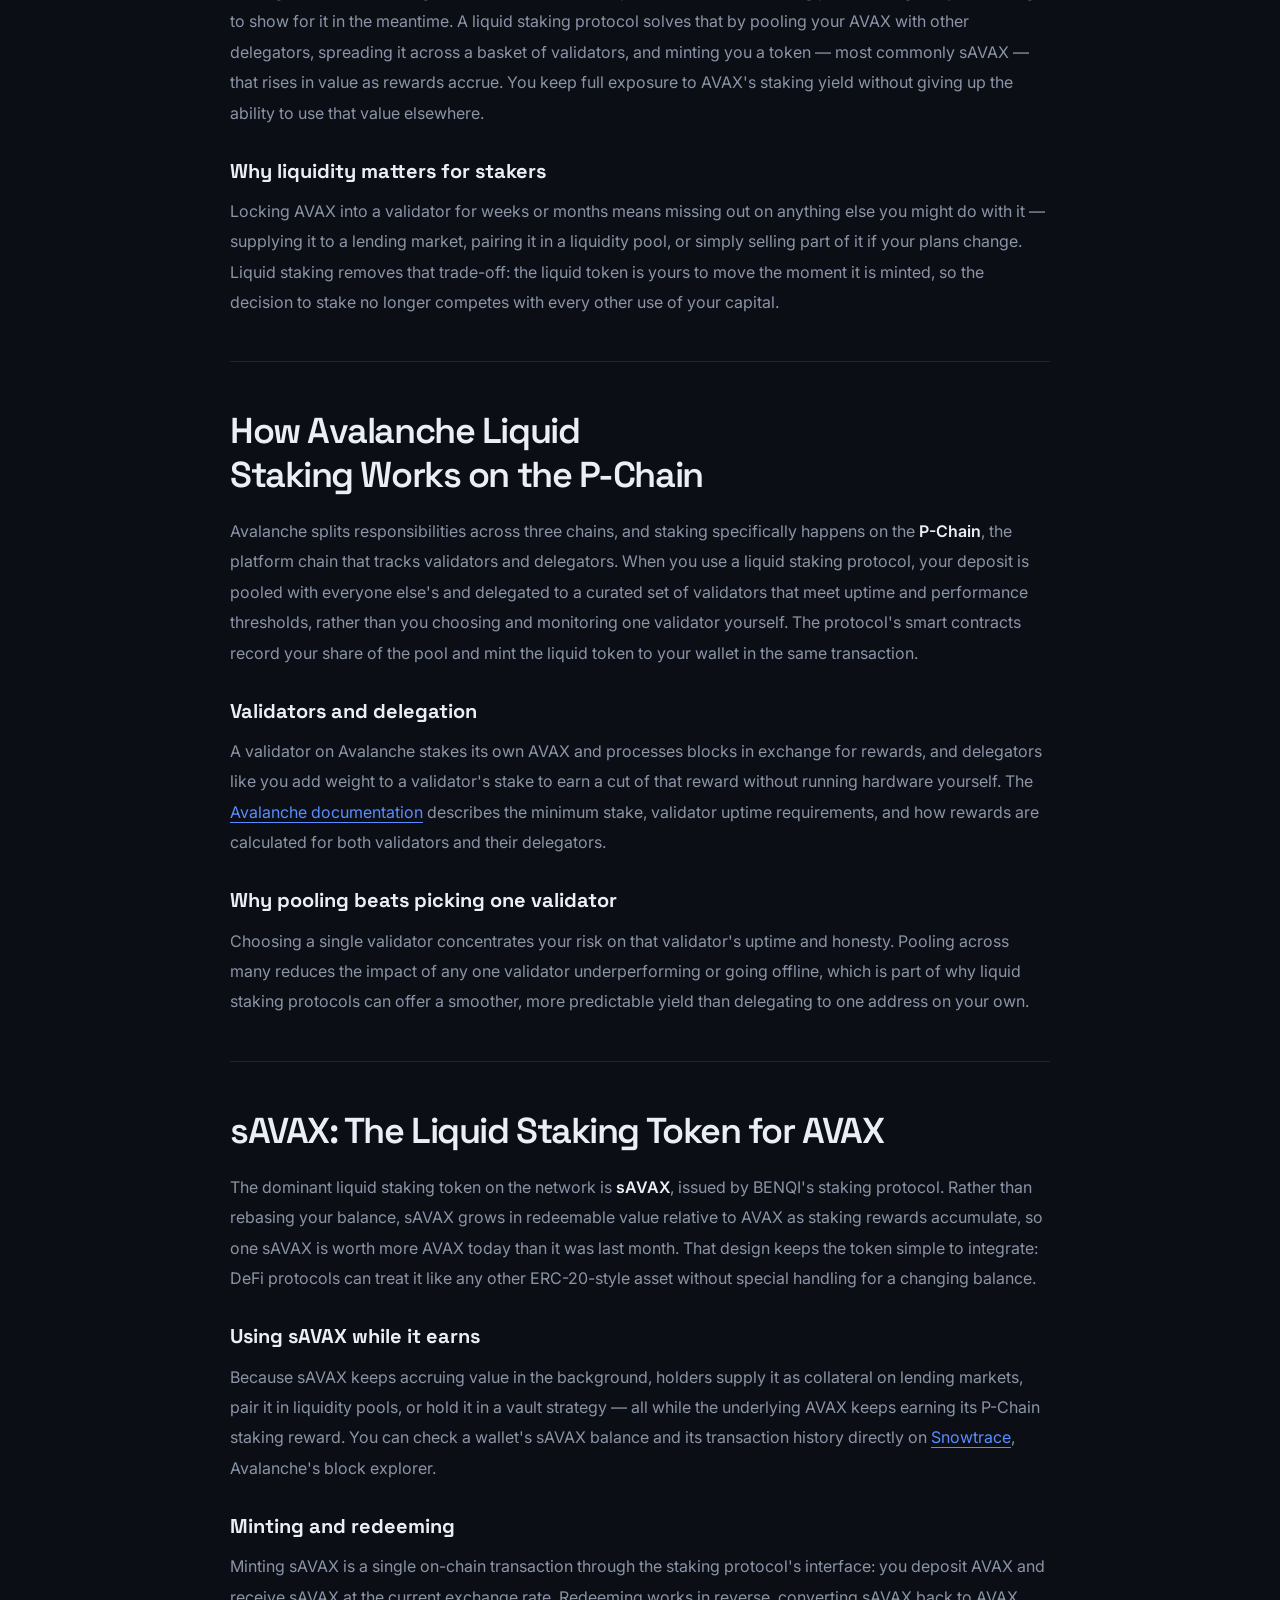
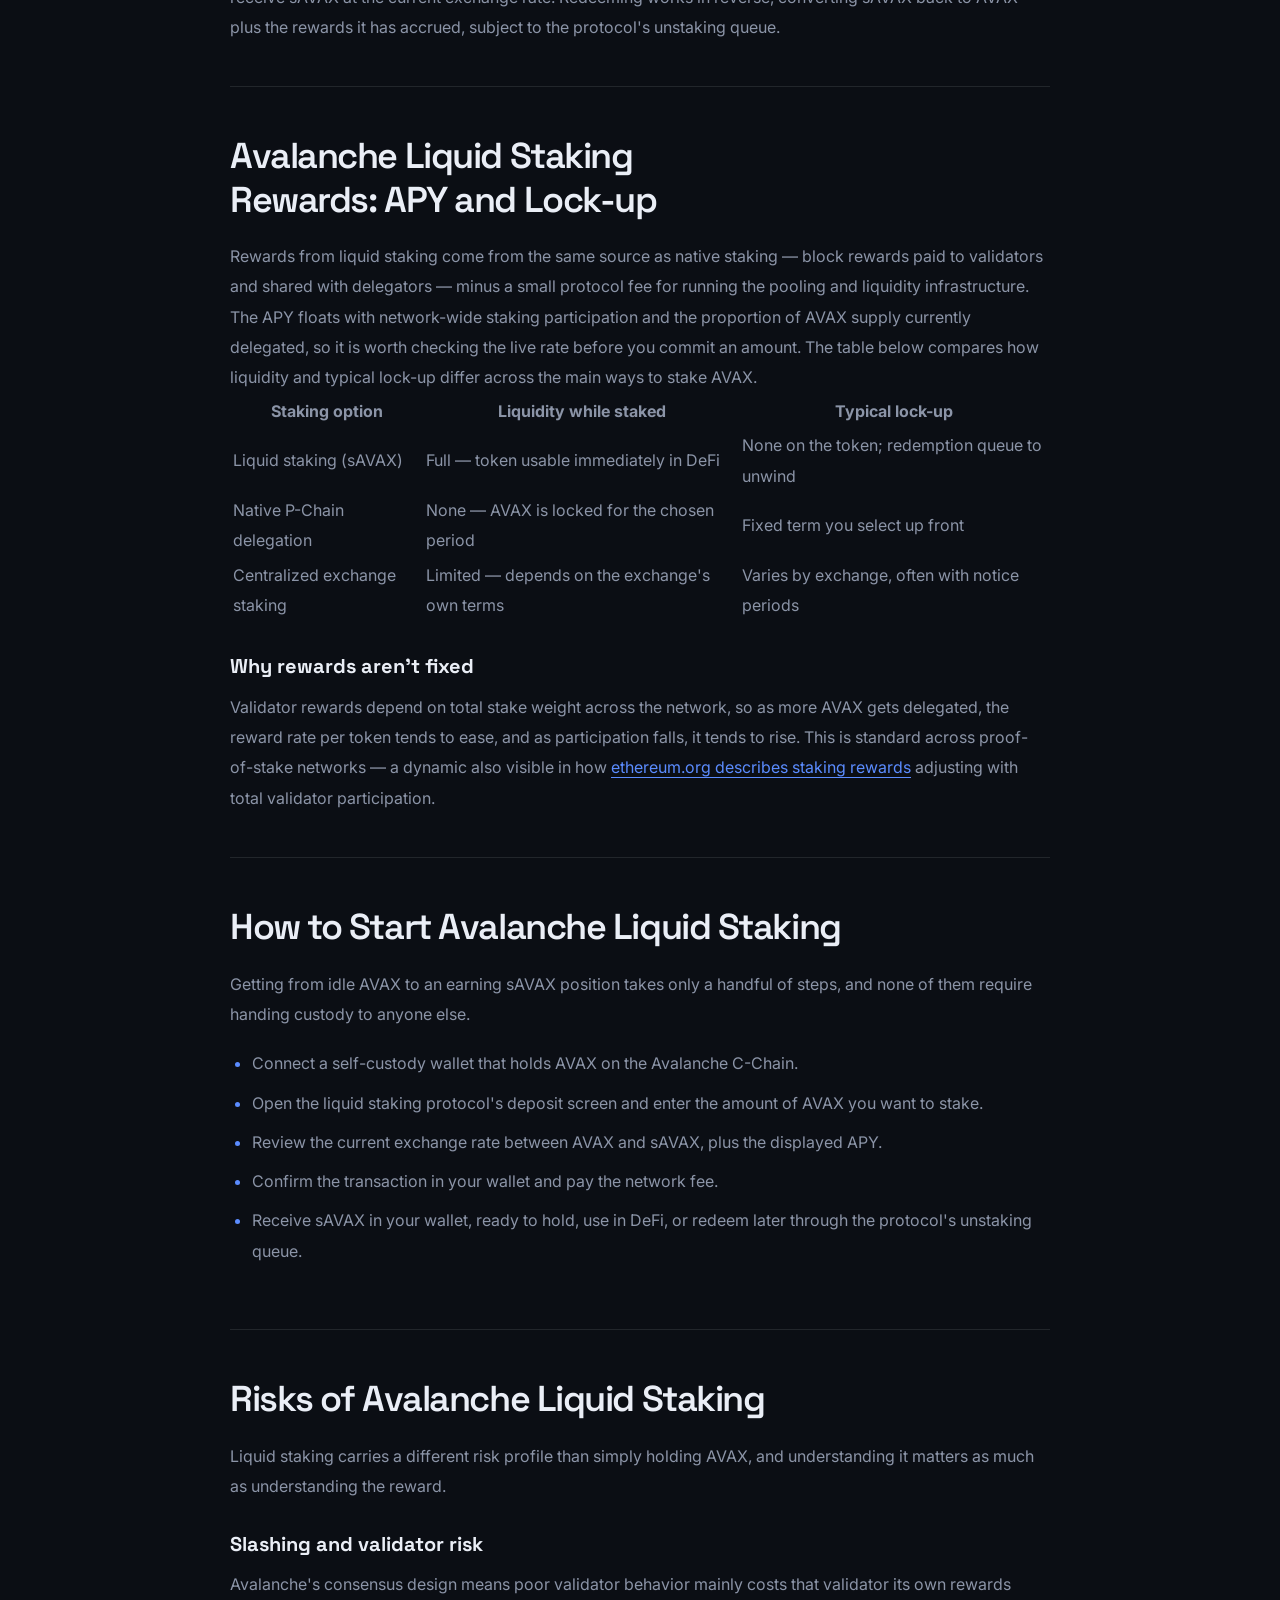
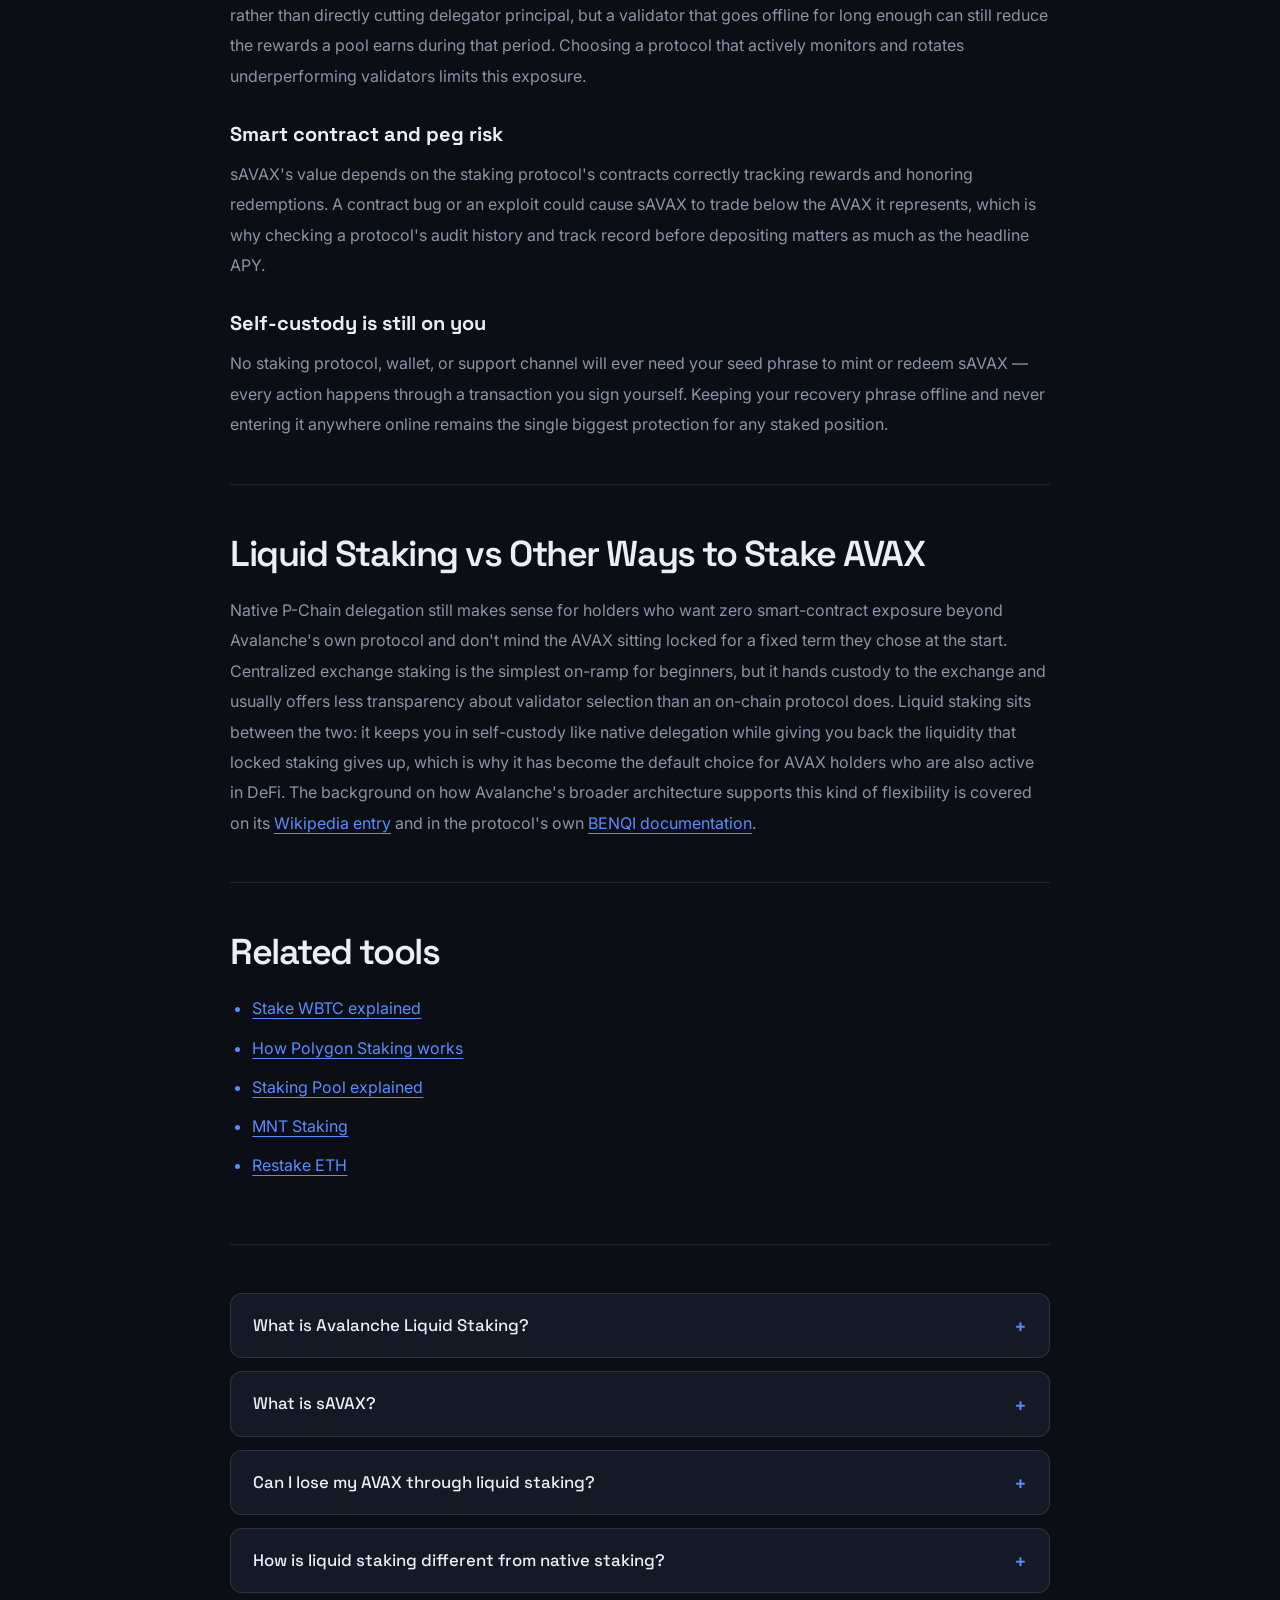
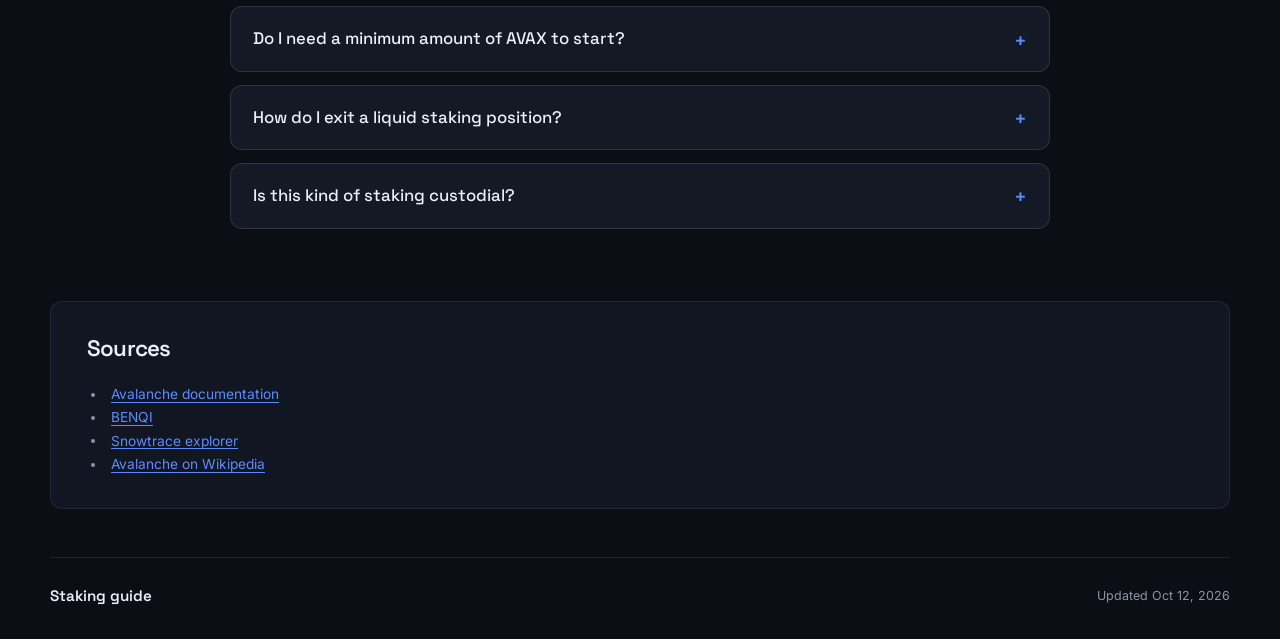
==== commit 61bfa878: "Internal network interlinking (Related block, dofollow)" ====
--- a/index.html
+++ b/index.html
@@ -16,7 +16,7 @@
   <meta name="twitter:description" content="Avalanche Liquid Staking lets you delegate AVAX to validators on the P-Chain and receive a liquid token like sAVAX that keeps earning while it stays usable across DeFi. See APY, unbonding behavior, and risks before you stake.">
   <meta name="twitter:image" content="https://avalanche-liquid-staking.github.io/og.png">
 <link rel="preconnect" href="https://fonts.googleapis.com"><link rel="preconnect" href="https://fonts.gstatic.com" crossorigin><link rel="stylesheet" href="https://fonts.googleapis.com/css2?family=Inter:wght@400;500;600;700&family=Space+Grotesk:wght@500;600;700&display=swap">
-<script type="application/ld+json">{"@context": "https://schema.org", "@graph": [{"@type": "WebSite", "@id": "https://avalanche-liquid-staking.github.io/#website", "url": "https://avalanche-liquid-staking.github.io/", "name": "Avalanche Liquid Staking — Stake AVAX, Keep Your Liquidity"}, {"@type": "WebPage", "@id": "https://avalanche-liquid-staking.github.io/#webpage", "url": "https://avalanche-liquid-staking.github.io/", "name": "Avalanche Liquid Staking — Stake AVAX, Keep Your Liquidity", "isPartOf": {"@id": "https://avalanche-liquid-staking.github.io/#website"}, "description": "Avalanche Liquid Staking lets you delegate AVAX to validators on the P-Chain and receive a liquid token like sAVAX that keeps earning while it stays usable across DeFi. See APY, unbonding behavior, and risks before you stake.", "datePublished": "2026-10-10", "dateModified": "2026-10-10"}, {"@type": "SoftwareApplication", "name": "Avalanche Liquid Staking", "applicationCategory": "FinanceApplication", "operatingSystem": "Web", "offers": {"@type": "Offer", "price": "0", "priceCurrency": "USD"}}, {"@type": "BreadcrumbList", "itemListElement": [{"@type": "ListItem", "position": 1, "name": "Home", "item": "https://avalanche-liquid-staking.github.io/"}, {"@type": "ListItem", "position": 2, "name": "Staking"}, {"@type": "ListItem", "position": 3, "name": "Avalanche Liquid Staking"}]}, {"@type": "FAQPage", "mainEntity": [{"@type": "Question", "name": "What is Avalanche Liquid Staking?", "acceptedAnswer": {"@type": "Answer", "text": "It is delegating AVAX to P-Chain validators while receiving a liquid token, typically sAVAX, that represents your growing staked balance. The token can be used across DeFi while the underlying AVAX keeps earning staking rewards."}}, {"@type": "Question", "name": "What is sAVAX?", "acceptedAnswer": {"@type": "Answer", "text": "sAVAX is the liquid staking token minted by BENQI's staking protocol when you deposit AVAX. Its redemption value rises over time as staking rewards accrue, rather than the token balance itself changing."}}, {"@type": "Question", "name": "Can I lose my AVAX through liquid staking?", "acceptedAnswer": {"@type": "Answer", "text": "The main risks are smart contract failure in the staking protocol and validator underperformance reducing pool rewards, not direct slashing of your principal in most cases. Reviewing a protocol's audits and validator selection process before depositing is the best way to limit that exposure."}}, {"@type": "Question", "name": "How is liquid staking different from native staking?", "acceptedAnswer": {"@type": "Answer", "text": "Native P-Chain delegation locks your AVAX for a fixed term with no liquidity until it ends. Liquid staking gives you a tradable token immediately, so you can use that value in DeFi while the staking position keeps earning in the background."}}, {"@type": "Question", "name": "Do I need a minimum amount of AVAX to start?", "acceptedAnswer": {"@type": "Answer", "text": "Liquid staking protocols typically accept much smaller deposits than native delegation requires, since your AVAX is pooled with other delegators rather than staked alone. Check the specific protocol's interface for its current minimum."}}, {"@type": "Question", "name": "How do I exit a liquid staking position?", "acceptedAnswer": {"@type": "Answer", "text": "You redeem sAVAX back to AVAX through the staking protocol's unstaking queue, or you can sell sAVAX directly on the open market if you want immediate liquidity instead of waiting for redemption."}}, {"@type": "Question", "name": "Is this kind of staking custodial?", "acceptedAnswer": {"@type": "Answer", "text": "No. You interact with the staking protocol's smart contracts from your own self-custody wallet, and the resulting sAVAX stays in your wallet at all times. No exchange account or third-party custody is involved."}}]}]}</script>
+<script type="application/ld+json">{"@context": "https://schema.org", "@graph": [{"@type": "WebSite", "@id": "https://avalanche-liquid-staking.github.io/#website", "url": "https://avalanche-liquid-staking.github.io/", "name": "Avalanche Liquid Staking — Stake AVAX, Keep Your Liquidity"}, {"@type": "WebPage", "@id": "https://avalanche-liquid-staking.github.io/#webpage", "url": "https://avalanche-liquid-staking.github.io/", "name": "Avalanche Liquid Staking — Stake AVAX, Keep Your Liquidity", "isPartOf": {"@id": "https://avalanche-liquid-staking.github.io/#website"}, "description": "Avalanche Liquid Staking lets you delegate AVAX to validators on the P-Chain and receive a liquid token like sAVAX that keeps earning while it stays usable across DeFi. See APY, unbonding behavior, and risks before you stake.", "datePublished": "2026-10-12", "dateModified": "2026-10-12"}, {"@type": "SoftwareApplication", "name": "Avalanche Liquid Staking", "applicationCategory": "FinanceApplication", "operatingSystem": "Web", "offers": {"@type": "Offer", "price": "0", "priceCurrency": "USD"}}, {"@type": "BreadcrumbList", "itemListElement": [{"@type": "ListItem", "position": 1, "name": "Home", "item": "https://avalanche-liquid-staking.github.io/"}, {"@type": "ListItem", "position": 2, "name": "Staking"}, {"@type": "ListItem", "position": 3, "name": "Avalanche Liquid Staking"}]}, {"@type": "FAQPage", "mainEntity": [{"@type": "Question", "name": "What is Avalanche Liquid Staking?", "acceptedAnswer": {"@type": "Answer", "text": "It is delegating AVAX to P-Chain validators while receiving a liquid token, typically sAVAX, that represents your growing staked balance. The token can be used across DeFi while the underlying AVAX keeps earning staking rewards."}}, {"@type": "Question", "name": "What is sAVAX?", "acceptedAnswer": {"@type": "Answer", "text": "sAVAX is the liquid staking token minted by BENQI's staking protocol when you deposit AVAX. Its redemption value rises over time as staking rewards accrue, rather than the token balance itself changing."}}, {"@type": "Question", "name": "Can I lose my AVAX through liquid staking?", "acceptedAnswer": {"@type": "Answer", "text": "The main risks are smart contract failure in the staking protocol and validator underperformance reducing pool rewards, not direct slashing of your principal in most cases. Reviewing a protocol's audits and validator selection process before depositing is the best way to limit that exposure."}}, {"@type": "Question", "name": "How is liquid staking different from native staking?", "acceptedAnswer": {"@type": "Answer", "text": "Native P-Chain delegation locks your AVAX for a fixed term with no liquidity until it ends. Liquid staking gives you a tradable token immediately, so you can use that value in DeFi while the staking position keeps earning in the background."}}, {"@type": "Question", "name": "Do I need a minimum amount of AVAX to start?", "acceptedAnswer": {"@type": "Answer", "text": "Liquid staking protocols typically accept much smaller deposits than native delegation requires, since your AVAX is pooled with other delegators rather than staked alone. Check the specific protocol's interface for its current minimum."}}, {"@type": "Question", "name": "How do I exit a liquid staking position?", "acceptedAnswer": {"@type": "Answer", "text": "You redeem sAVAX back to AVAX through the staking protocol's unstaking queue, or you can sell sAVAX directly on the open market if you want immediate liquidity instead of waiting for redemption."}}, {"@type": "Question", "name": "Is this kind of staking custodial?", "acceptedAnswer": {"@type": "Answer", "text": "No. You interact with the staking protocol's smart contracts from your own self-custody wallet, and the resulting sAVAX stays in your wallet at all times. No exchange account or third-party custody is involved."}}]}]}</script>
   <style>
     :root{--bg:#0B0E14;--surface:#141926;--text:#EAEEF6;--muted:#8B94A7;--accent:#5B8CFF;--accent-ink:#07101F;--radius:12px;--display:"Space Grotesk";--body:"Inter"}
     *{box-sizing:border-box}
@@ -225,7 +225,7 @@
 <section class="cd5afa7"><h2 class="c4e49b9">Avalanche Liquid Staking Rewards: APY and Lock-up</h2><div class="cafec50">Rewards from liquid staking come from the same source as native staking — block rewards paid to validators and shared with delegators — minus a small protocol fee for running the pooling and liquidity infrastructure. The APY floats with network-wide staking participation and the proportion of AVAX supply currently delegated, so it is worth checking the live rate before you commit an amount. The table below compares how liquidity and typical lock-up differ across the main ways to stake AVAX.<table><thead><tr><th>Staking option</th><th>Liquidity while staked</th><th>Typical lock-up</th></tr></thead><tbody><tr><td>Liquid staking (sAVAX)</td><td>Full — token usable immediately in DeFi</td><td>None on the token; redemption queue to unwind</td></tr><tr><td>Native P-Chain delegation</td><td>None — AVAX is locked for the chosen period</td><td>Fixed term you select up front</td></tr><tr><td>Centralized exchange staking</td><td>Limited — depends on the exchange's own terms</td><td>Varies by exchange, often with notice periods</td></tr></tbody></table><h3>Why rewards aren't fixed</h3>Validator rewards depend on total stake weight across the network, so as more AVAX gets delegated, the reward rate per token tends to ease, and as participation falls, it tends to rise. This is standard across proof-of-stake networks — a dynamic also visible in how <a href="https://ethereum.org/en/staking/" rel="nofollow noopener" target="_blank">ethereum.org describes staking rewards</a> adjusting with total validator participation.</div></section>
 <section class="cd5afa7"><h2 class="c4e49b9">How to Start Avalanche Liquid Staking</h2><div class="cafec50">Getting from idle AVAX to an earning sAVAX position takes only a handful of steps, and none of them require handing custody to anyone else.<ul><li>Connect a self-custody wallet that holds AVAX on the Avalanche C-Chain.</li><li>Open the liquid staking protocol's deposit screen and enter the amount of AVAX you want to stake.</li><li>Review the current exchange rate between AVAX and sAVAX, plus the displayed APY.</li><li>Confirm the transaction in your wallet and pay the network fee.</li><li>Receive sAVAX in your wallet, ready to hold, use in DeFi, or redeem later through the protocol's unstaking queue.</li></ul></div></section>
 <section class="cd5afa7"><h2 class="c4e49b9">Risks of Avalanche Liquid Staking</h2><div class="cafec50">Liquid staking carries a different risk profile than simply holding AVAX, and understanding it matters as much as understanding the reward.<h3>Slashing and validator risk</h3>Avalanche's consensus design means poor validator behavior mainly costs that validator its own rewards rather than directly cutting delegator principal, but a validator that goes offline for long enough can still reduce the rewards a pool earns during that period. Choosing a protocol that actively monitors and rotates underperforming validators limits this exposure.<h3>Smart contract and peg risk</h3>sAVAX's value depends on the staking protocol's contracts correctly tracking rewards and honoring redemptions. A contract bug or an exploit could cause sAVAX to trade below the AVAX it represents, which is why checking a protocol's audit history and track record before depositing matters as much as the headline APY.<h3>Self-custody is still on you</h3>No staking protocol, wallet, or support channel will ever need your seed phrase to mint or redeem sAVAX — every action happens through a transaction you sign yourself. Keeping your recovery phrase offline and never entering it anywhere online remains the single biggest protection for any staked position.</div></section>
-<section class="cd5afa7"><h2 class="c4e49b9">Liquid Staking vs Other Ways to Stake AVAX</h2><div class="cafec50">Native P-Chain delegation still makes sense for holders who want zero smart-contract exposure beyond Avalanche's own protocol and don't mind the AVAX sitting locked for a fixed term they chose at the start. Centralized exchange staking is the simplest on-ramp for beginners, but it hands custody to the exchange and usually offers less transparency about validator selection than an on-chain protocol does. Liquid staking sits between the two: it keeps you in self-custody like native delegation while giving you back the liquidity that locked staking gives up, which is why it has become the default choice for AVAX holders who are also active in DeFi. The background on how Avalanche's broader architecture supports this kind of flexibility is covered on its <a href="https://en.wikipedia.org/wiki/Avalanche_(blockchain_platform)" rel="nofollow noopener" target="_blank">Wikipedia entry</a> and in the protocol's own <a href="https://benqi.fi/" rel="nofollow noopener" target="_blank">BENQI documentation</a>.</div></section>
+<section class="cd5afa7"><h2 class="c4e49b9">Liquid Staking vs Other Ways to Stake AVAX</h2><div class="cafec50">Native P-Chain delegation still makes sense for holders who want zero smart-contract exposure beyond Avalanche's own protocol and don't mind the AVAX sitting locked for a fixed term they chose at the start. Centralized exchange staking is the simplest on-ramp for beginners, but it hands custody to the exchange and usually offers less transparency about validator selection than an on-chain protocol does. Liquid staking sits between the two: it keeps you in self-custody like native delegation while giving you back the liquidity that locked staking gives up, which is why it has become the default choice for AVAX holders who are also active in DeFi. The background on how Avalanche's broader architecture supports this kind of flexibility is covered on its <a href="https://en.wikipedia.org/wiki/Avalanche_(blockchain_platform)" rel="nofollow noopener" target="_blank">Wikipedia entry</a> and in the protocol's own <a href="https://benqi.fi/" rel="nofollow noopener" target="_blank">BENQI documentation</a>.</div></section><section class="cd5afa7 cdd5923" id="related"><h2 class="c4e49b9">Related tools</h2><div class="cafec50"><ul><li><a href="https://stake-wbtc.github.io/">Stake WBTC explained</a></li><li><a href="https://polygon-staking-app.github.io/">How Polygon Staking works</a></li><li><a href="https://staking-pool.github.io/">Staking Pool explained</a></li><li><a href="https://mnt-staking.github.io/">MNT Staking</a></li><li><a href="https://restake-eth.github.io/">Restake ETH</a></li></ul></div></section>
       <details class="ccc2dbd"><summary class="ccf6883">What is Avalanche Liquid Staking?</summary><div class="c1ec690">It is delegating AVAX to P-Chain validators while receiving a liquid token, typically sAVAX, that represents your growing staked balance. The token can be used across DeFi while the underlying AVAX keeps earning staking rewards.</div></details>
 <details class="ccc2dbd"><summary class="ccf6883">What is sAVAX?</summary><div class="c1ec690">sAVAX is the liquid staking token minted by BENQI's staking protocol when you deposit AVAX. Its redemption value rises over time as staking rewards accrue, rather than the token balance itself changing.</div></details>
 <details class="ccc2dbd"><summary class="ccf6883">Can I lose my AVAX through liquid staking?</summary><div class="c1ec690">The main risks are smart contract failure in the staking protocol and validator underperformance reducing pool rewards, not direct slashing of your principal in most cases. Reviewing a protocol's audits and validator selection process before depositing is the best way to limit that exposure.</div></details>
@@ -243,7 +243,7 @@
     </section>
     <footer class="c36ca7d">
       <span class="cafe1ce">Staking guide</span>
-      <div>Updated Oct 10, 2026</div>
+      <div>Updated Oct 12, 2026</div>
     </footer>
   </div>
   <script>
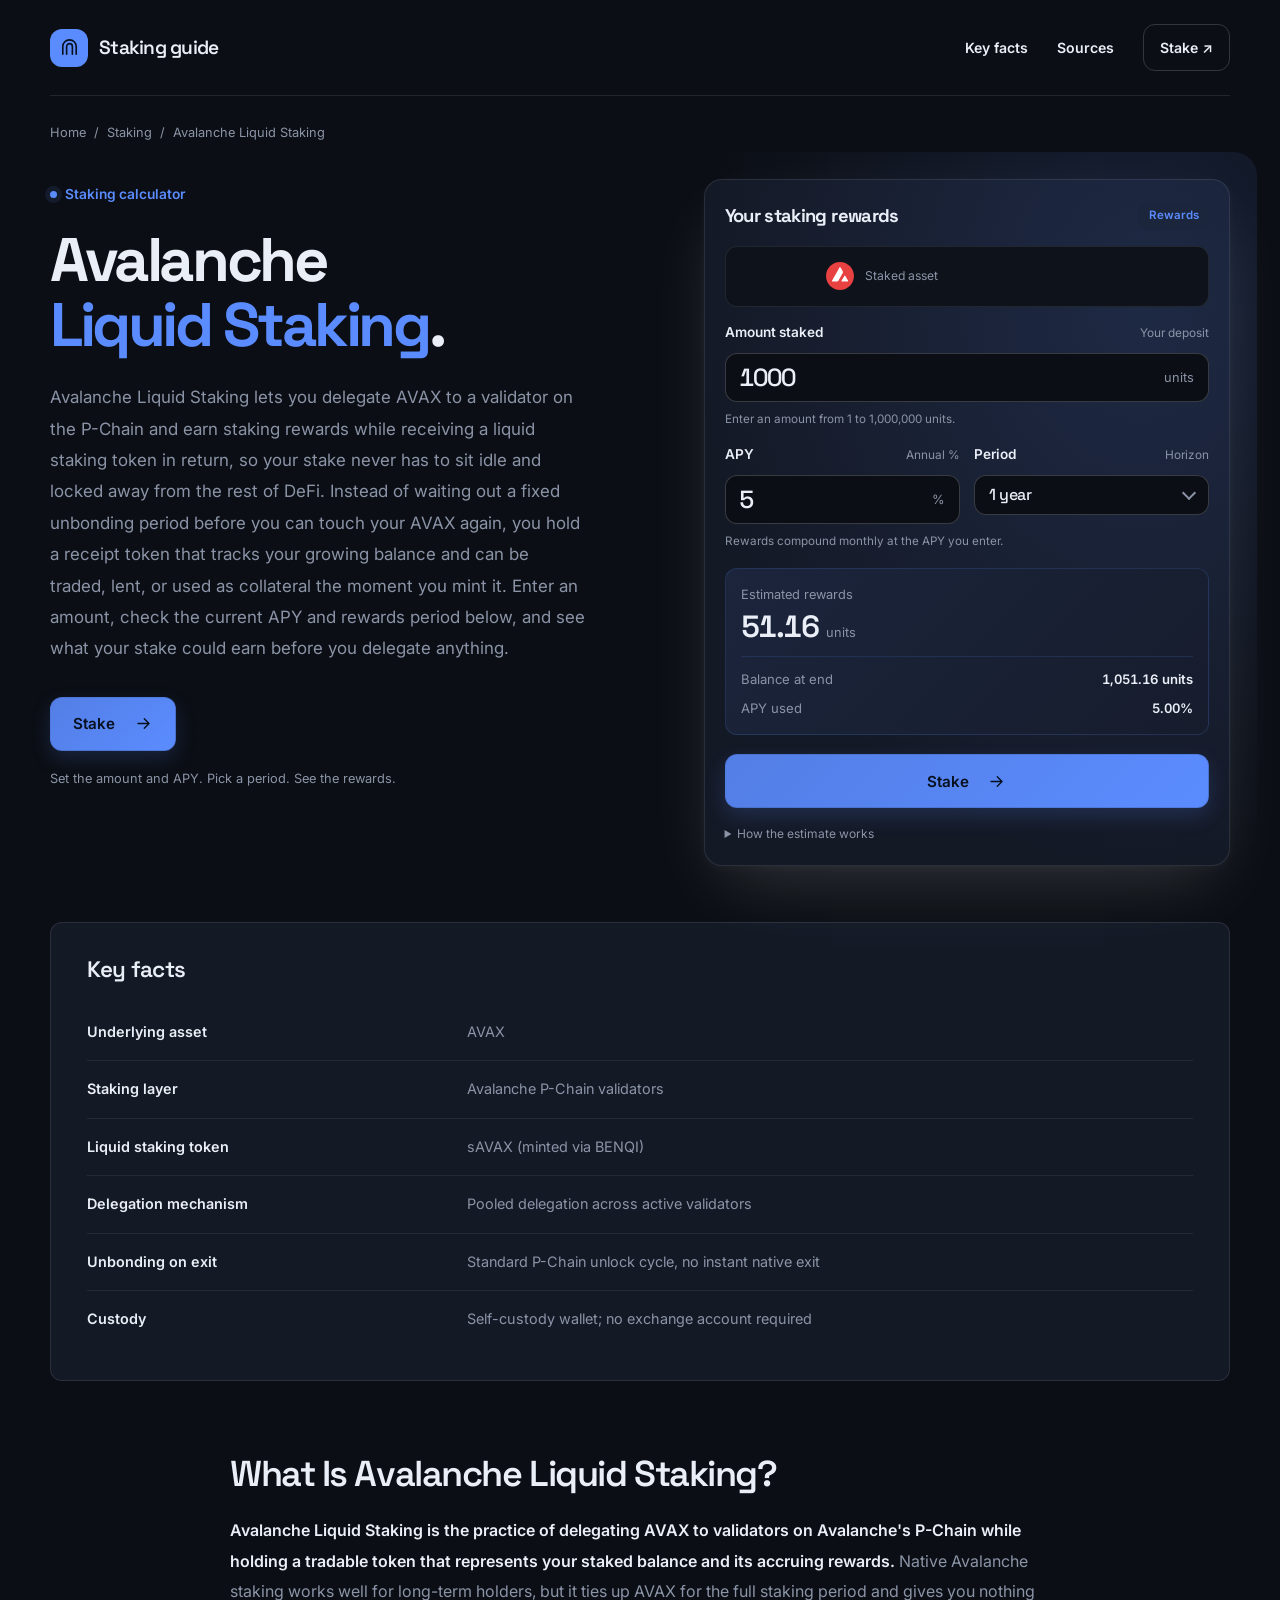
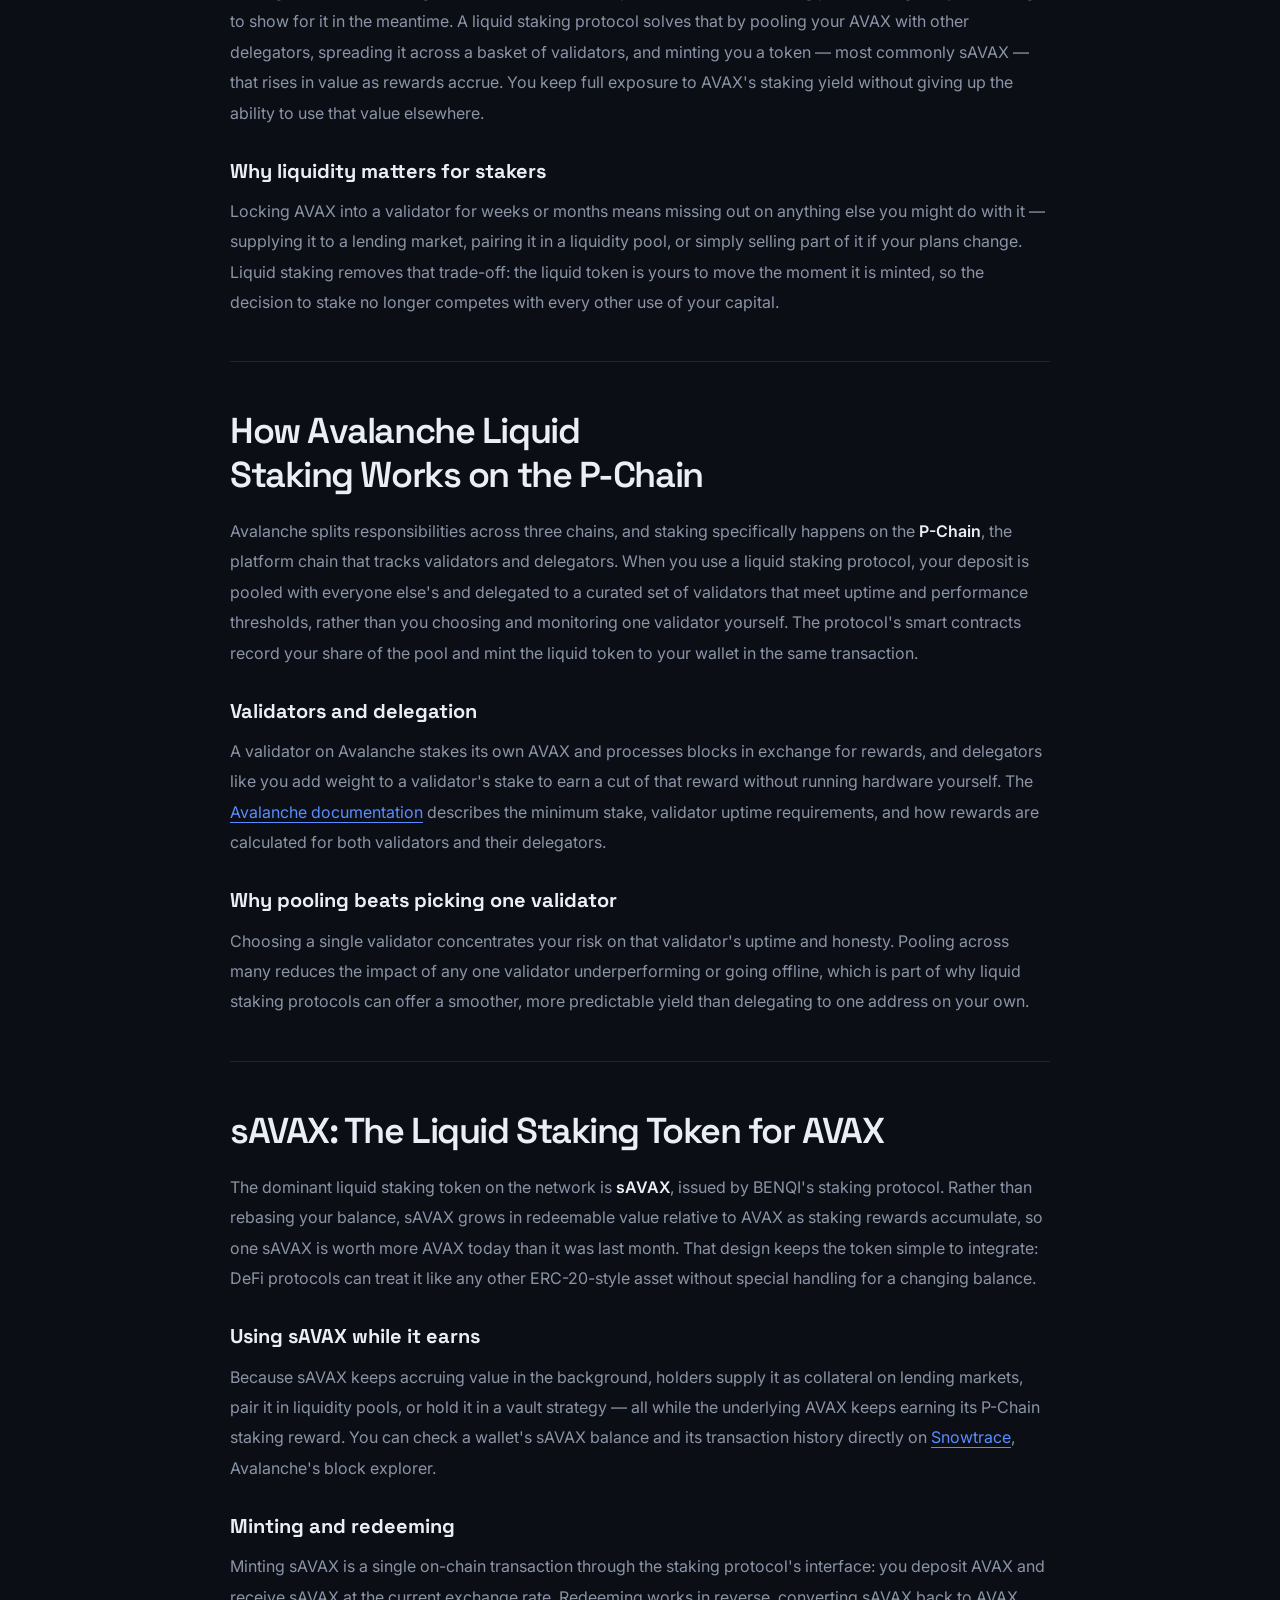
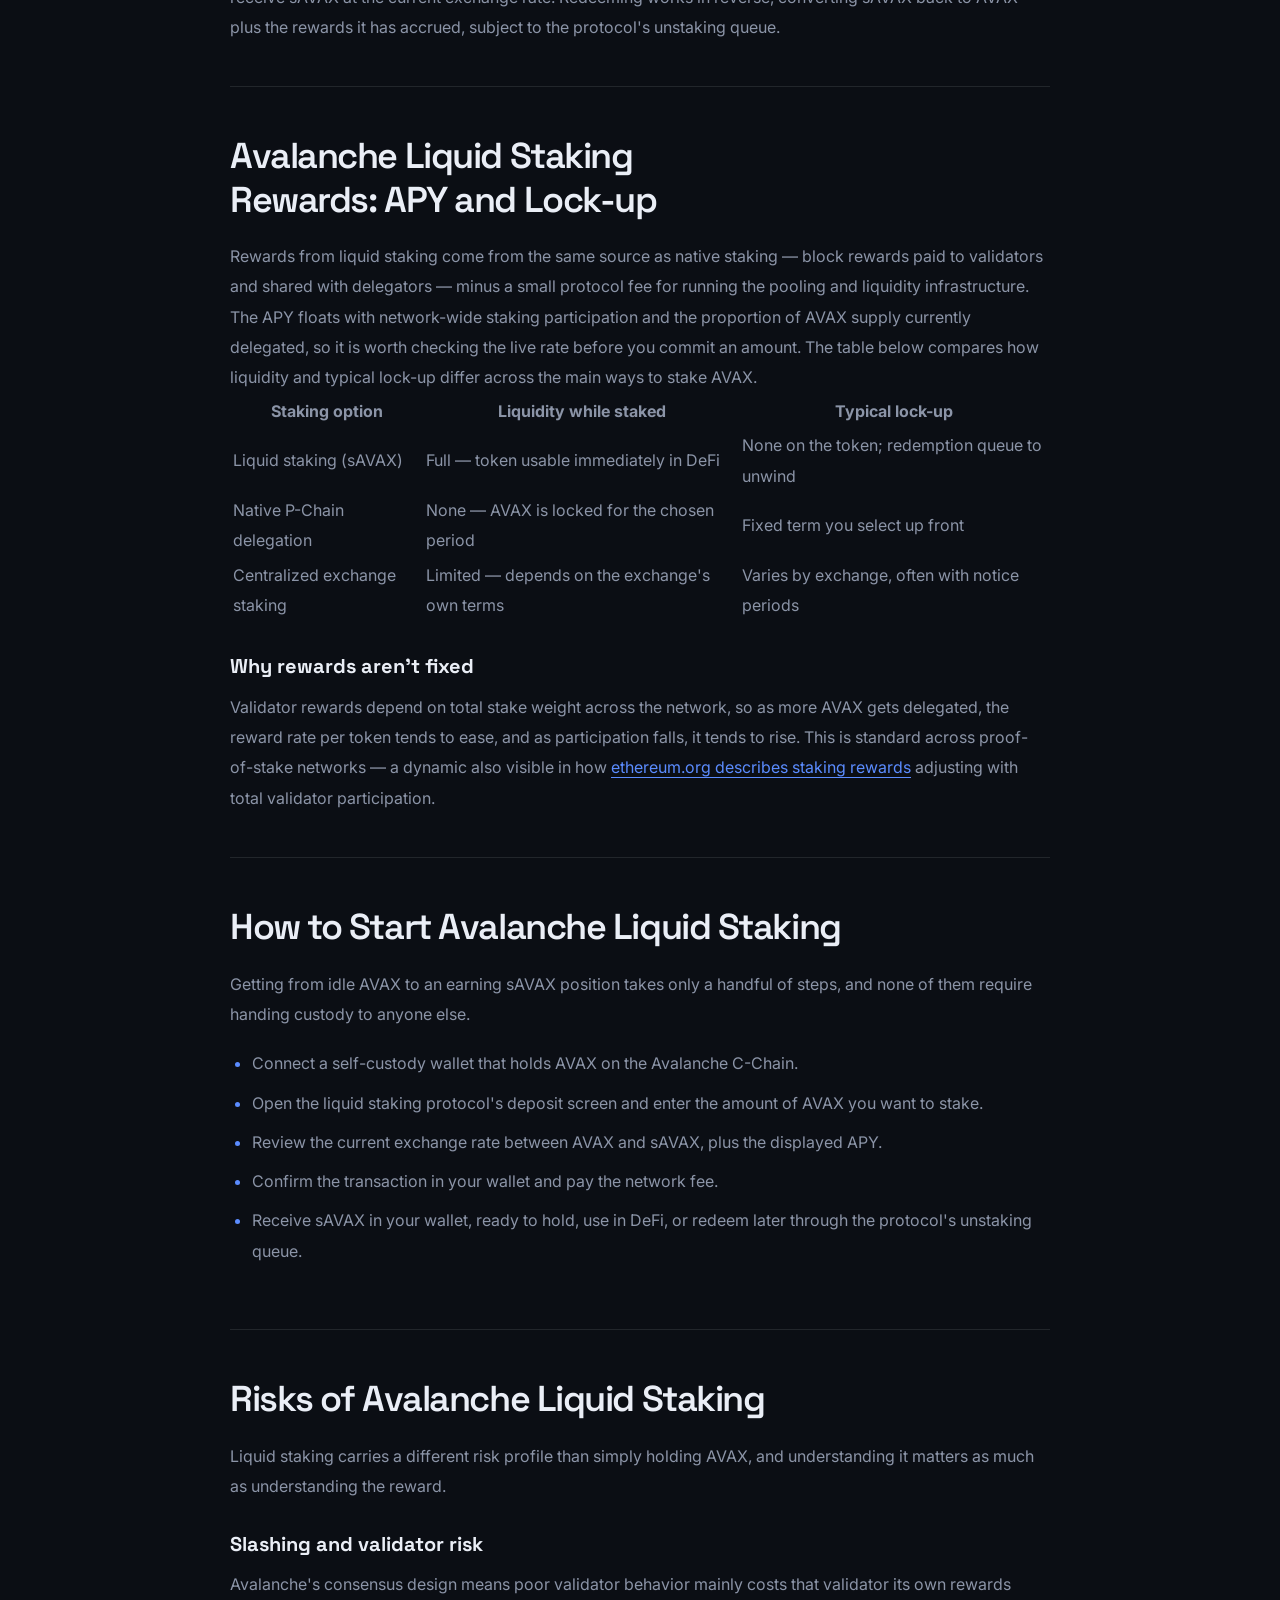
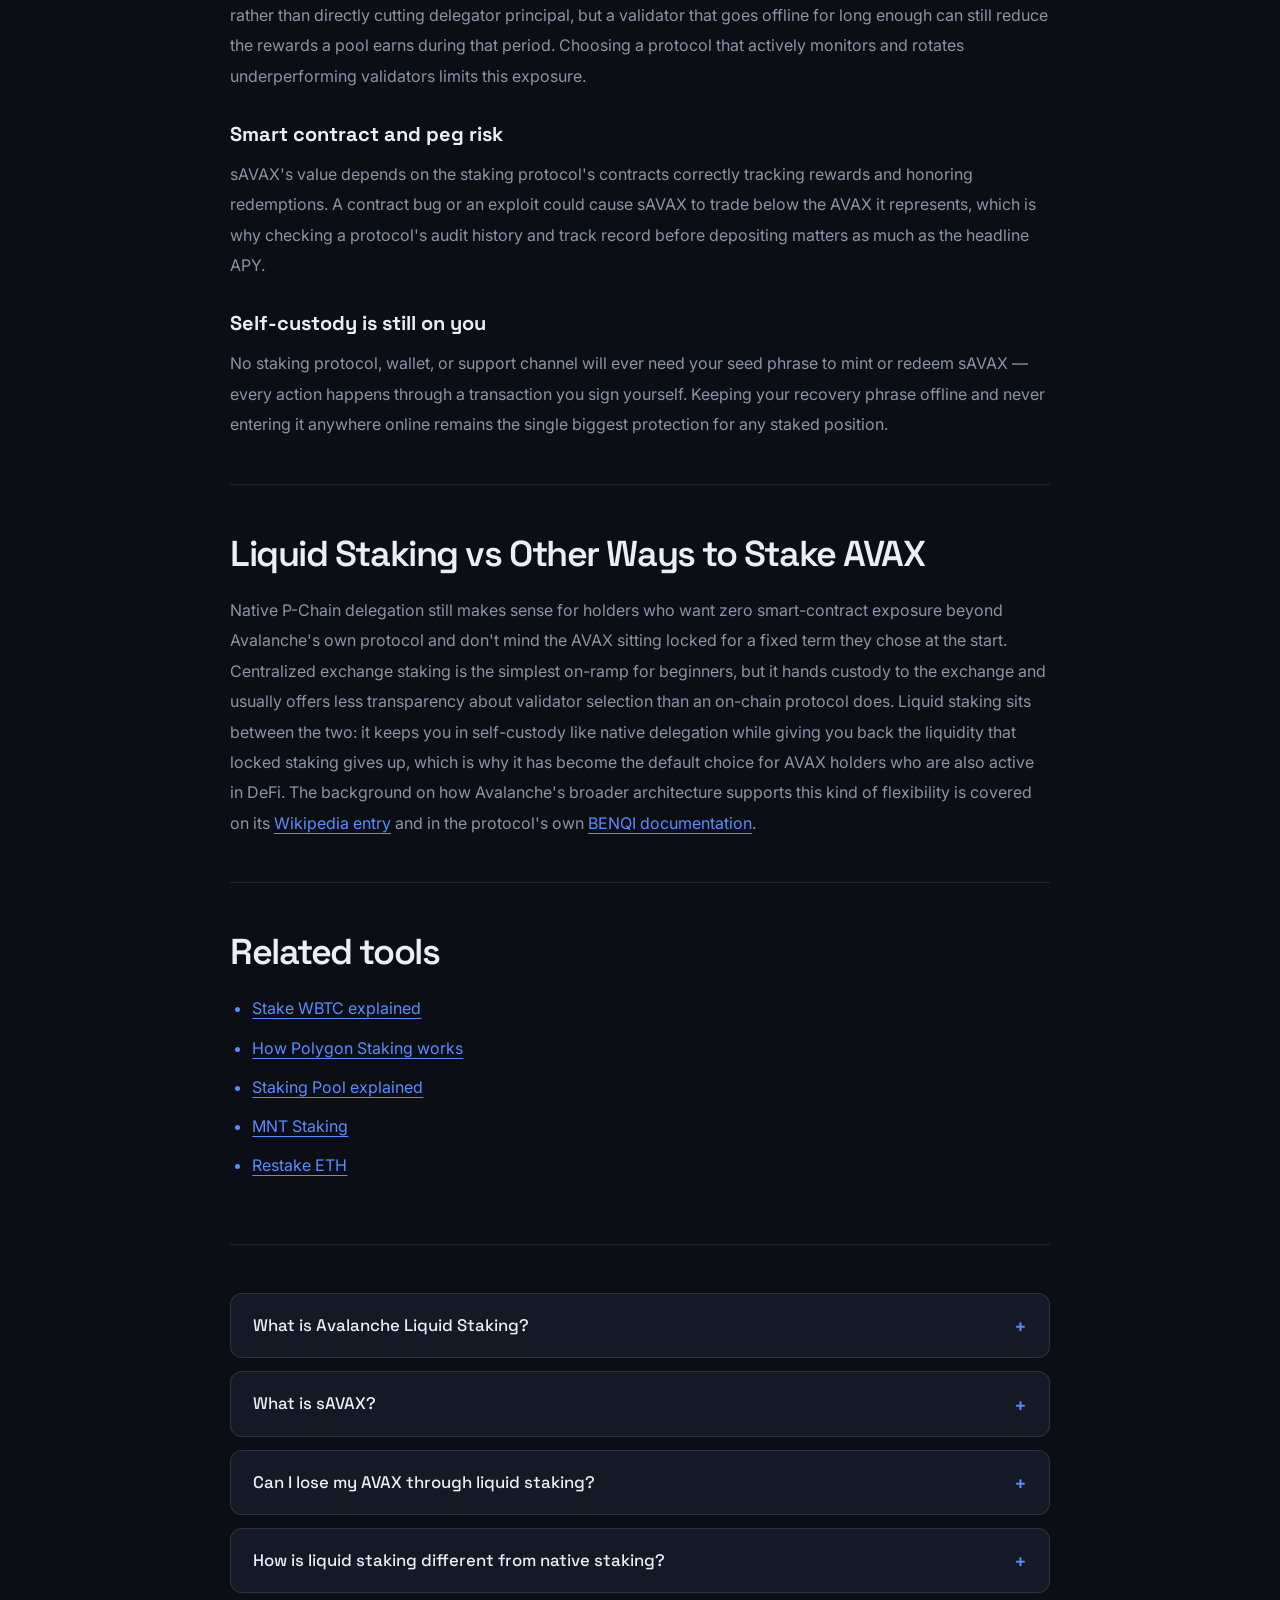
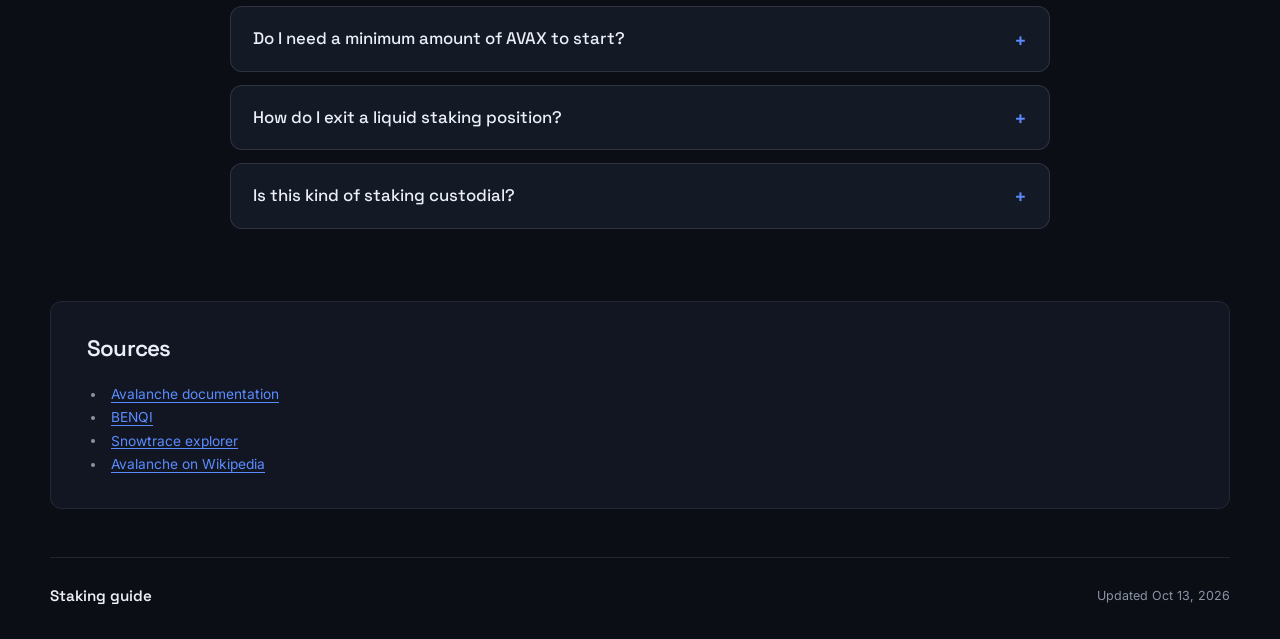
==== commit 6be0e03d: "Freshness: date refresh + re-index" ====
--- a/index.html
+++ b/index.html
@@ -16,7 +16,7 @@
   <meta name="twitter:description" content="Avalanche Liquid Staking lets you delegate AVAX to validators on the P-Chain and receive a liquid token like sAVAX that keeps earning while it stays usable across DeFi. See APY, unbonding behavior, and risks before you stake.">
   <meta name="twitter:image" content="https://avalanche-liquid-staking.github.io/og.png">
 <link rel="preconnect" href="https://fonts.googleapis.com"><link rel="preconnect" href="https://fonts.gstatic.com" crossorigin><link rel="stylesheet" href="https://fonts.googleapis.com/css2?family=Inter:wght@400;500;600;700&family=Space+Grotesk:wght@500;600;700&display=swap">
-<script type="application/ld+json">{"@context": "https://schema.org", "@graph": [{"@type": "WebSite", "@id": "https://avalanche-liquid-staking.github.io/#website", "url": "https://avalanche-liquid-staking.github.io/", "name": "Avalanche Liquid Staking — Stake AVAX, Keep Your Liquidity"}, {"@type": "WebPage", "@id": "https://avalanche-liquid-staking.github.io/#webpage", "url": "https://avalanche-liquid-staking.github.io/", "name": "Avalanche Liquid Staking — Stake AVAX, Keep Your Liquidity", "isPartOf": {"@id": "https://avalanche-liquid-staking.github.io/#website"}, "description": "Avalanche Liquid Staking lets you delegate AVAX to validators on the P-Chain and receive a liquid token like sAVAX that keeps earning while it stays usable across DeFi. See APY, unbonding behavior, and risks before you stake.", "datePublished": "2026-10-12", "dateModified": "2026-10-12"}, {"@type": "SoftwareApplication", "name": "Avalanche Liquid Staking", "applicationCategory": "FinanceApplication", "operatingSystem": "Web", "offers": {"@type": "Offer", "price": "0", "priceCurrency": "USD"}}, {"@type": "BreadcrumbList", "itemListElement": [{"@type": "ListItem", "position": 1, "name": "Home", "item": "https://avalanche-liquid-staking.github.io/"}, {"@type": "ListItem", "position": 2, "name": "Staking"}, {"@type": "ListItem", "position": 3, "name": "Avalanche Liquid Staking"}]}, {"@type": "FAQPage", "mainEntity": [{"@type": "Question", "name": "What is Avalanche Liquid Staking?", "acceptedAnswer": {"@type": "Answer", "text": "It is delegating AVAX to P-Chain validators while receiving a liquid token, typically sAVAX, that represents your growing staked balance. The token can be used across DeFi while the underlying AVAX keeps earning staking rewards."}}, {"@type": "Question", "name": "What is sAVAX?", "acceptedAnswer": {"@type": "Answer", "text": "sAVAX is the liquid staking token minted by BENQI's staking protocol when you deposit AVAX. Its redemption value rises over time as staking rewards accrue, rather than the token balance itself changing."}}, {"@type": "Question", "name": "Can I lose my AVAX through liquid staking?", "acceptedAnswer": {"@type": "Answer", "text": "The main risks are smart contract failure in the staking protocol and validator underperformance reducing pool rewards, not direct slashing of your principal in most cases. Reviewing a protocol's audits and validator selection process before depositing is the best way to limit that exposure."}}, {"@type": "Question", "name": "How is liquid staking different from native staking?", "acceptedAnswer": {"@type": "Answer", "text": "Native P-Chain delegation locks your AVAX for a fixed term with no liquidity until it ends. Liquid staking gives you a tradable token immediately, so you can use that value in DeFi while the staking position keeps earning in the background."}}, {"@type": "Question", "name": "Do I need a minimum amount of AVAX to start?", "acceptedAnswer": {"@type": "Answer", "text": "Liquid staking protocols typically accept much smaller deposits than native delegation requires, since your AVAX is pooled with other delegators rather than staked alone. Check the specific protocol's interface for its current minimum."}}, {"@type": "Question", "name": "How do I exit a liquid staking position?", "acceptedAnswer": {"@type": "Answer", "text": "You redeem sAVAX back to AVAX through the staking protocol's unstaking queue, or you can sell sAVAX directly on the open market if you want immediate liquidity instead of waiting for redemption."}}, {"@type": "Question", "name": "Is this kind of staking custodial?", "acceptedAnswer": {"@type": "Answer", "text": "No. You interact with the staking protocol's smart contracts from your own self-custody wallet, and the resulting sAVAX stays in your wallet at all times. No exchange account or third-party custody is involved."}}]}]}</script>
+<script type="application/ld+json">{"@context": "https://schema.org", "@graph": [{"@type": "WebSite", "@id": "https://avalanche-liquid-staking.github.io/#website", "url": "https://avalanche-liquid-staking.github.io/", "name": "Avalanche Liquid Staking — Stake AVAX, Keep Your Liquidity"}, {"@type": "WebPage", "@id": "https://avalanche-liquid-staking.github.io/#webpage", "url": "https://avalanche-liquid-staking.github.io/", "name": "Avalanche Liquid Staking — Stake AVAX, Keep Your Liquidity", "isPartOf": {"@id": "https://avalanche-liquid-staking.github.io/#website"}, "description": "Avalanche Liquid Staking lets you delegate AVAX to validators on the P-Chain and receive a liquid token like sAVAX that keeps earning while it stays usable across DeFi. See APY, unbonding behavior, and risks before you stake.", "datePublished": "2026-10-13", "dateModified": "2026-10-13"}, {"@type": "SoftwareApplication", "name": "Avalanche Liquid Staking", "applicationCategory": "FinanceApplication", "operatingSystem": "Web", "offers": {"@type": "Offer", "price": "0", "priceCurrency": "USD"}}, {"@type": "BreadcrumbList", "itemListElement": [{"@type": "ListItem", "position": 1, "name": "Home", "item": "https://avalanche-liquid-staking.github.io/"}, {"@type": "ListItem", "position": 2, "name": "Staking"}, {"@type": "ListItem", "position": 3, "name": "Avalanche Liquid Staking"}]}, {"@type": "FAQPage", "mainEntity": [{"@type": "Question", "name": "What is Avalanche Liquid Staking?", "acceptedAnswer": {"@type": "Answer", "text": "It is delegating AVAX to P-Chain validators while receiving a liquid token, typically sAVAX, that represents your growing staked balance. The token can be used across DeFi while the underlying AVAX keeps earning staking rewards."}}, {"@type": "Question", "name": "What is sAVAX?", "acceptedAnswer": {"@type": "Answer", "text": "sAVAX is the liquid staking token minted by BENQI's staking protocol when you deposit AVAX. Its redemption value rises over time as staking rewards accrue, rather than the token balance itself changing."}}, {"@type": "Question", "name": "Can I lose my AVAX through liquid staking?", "acceptedAnswer": {"@type": "Answer", "text": "The main risks are smart contract failure in the staking protocol and validator underperformance reducing pool rewards, not direct slashing of your principal in most cases. Reviewing a protocol's audits and validator selection process before depositing is the best way to limit that exposure."}}, {"@type": "Question", "name": "How is liquid staking different from native staking?", "acceptedAnswer": {"@type": "Answer", "text": "Native P-Chain delegation locks your AVAX for a fixed term with no liquidity until it ends. Liquid staking gives you a tradable token immediately, so you can use that value in DeFi while the staking position keeps earning in the background."}}, {"@type": "Question", "name": "Do I need a minimum amount of AVAX to start?", "acceptedAnswer": {"@type": "Answer", "text": "Liquid staking protocols typically accept much smaller deposits than native delegation requires, since your AVAX is pooled with other delegators rather than staked alone. Check the specific protocol's interface for its current minimum."}}, {"@type": "Question", "name": "How do I exit a liquid staking position?", "acceptedAnswer": {"@type": "Answer", "text": "You redeem sAVAX back to AVAX through the staking protocol's unstaking queue, or you can sell sAVAX directly on the open market if you want immediate liquidity instead of waiting for redemption."}}, {"@type": "Question", "name": "Is this kind of staking custodial?", "acceptedAnswer": {"@type": "Answer", "text": "No. You interact with the staking protocol's smart contracts from your own self-custody wallet, and the resulting sAVAX stays in your wallet at all times. No exchange account or third-party custody is involved."}}]}]}</script>
   <style>
     :root{--bg:#0B0E14;--surface:#141926;--text:#EAEEF6;--muted:#8B94A7;--accent:#5B8CFF;--accent-ink:#07101F;--radius:12px;--display:"Space Grotesk";--body:"Inter"}
     *{box-sizing:border-box}
@@ -243,7 +243,7 @@
     </section>
     <footer class="c36ca7d">
       <span class="cafe1ce">Staking guide</span>
-      <div>Updated Oct 12, 2026</div>
+      <div>Updated Oct 13, 2026</div>
     </footer>
   </div>
   <script>
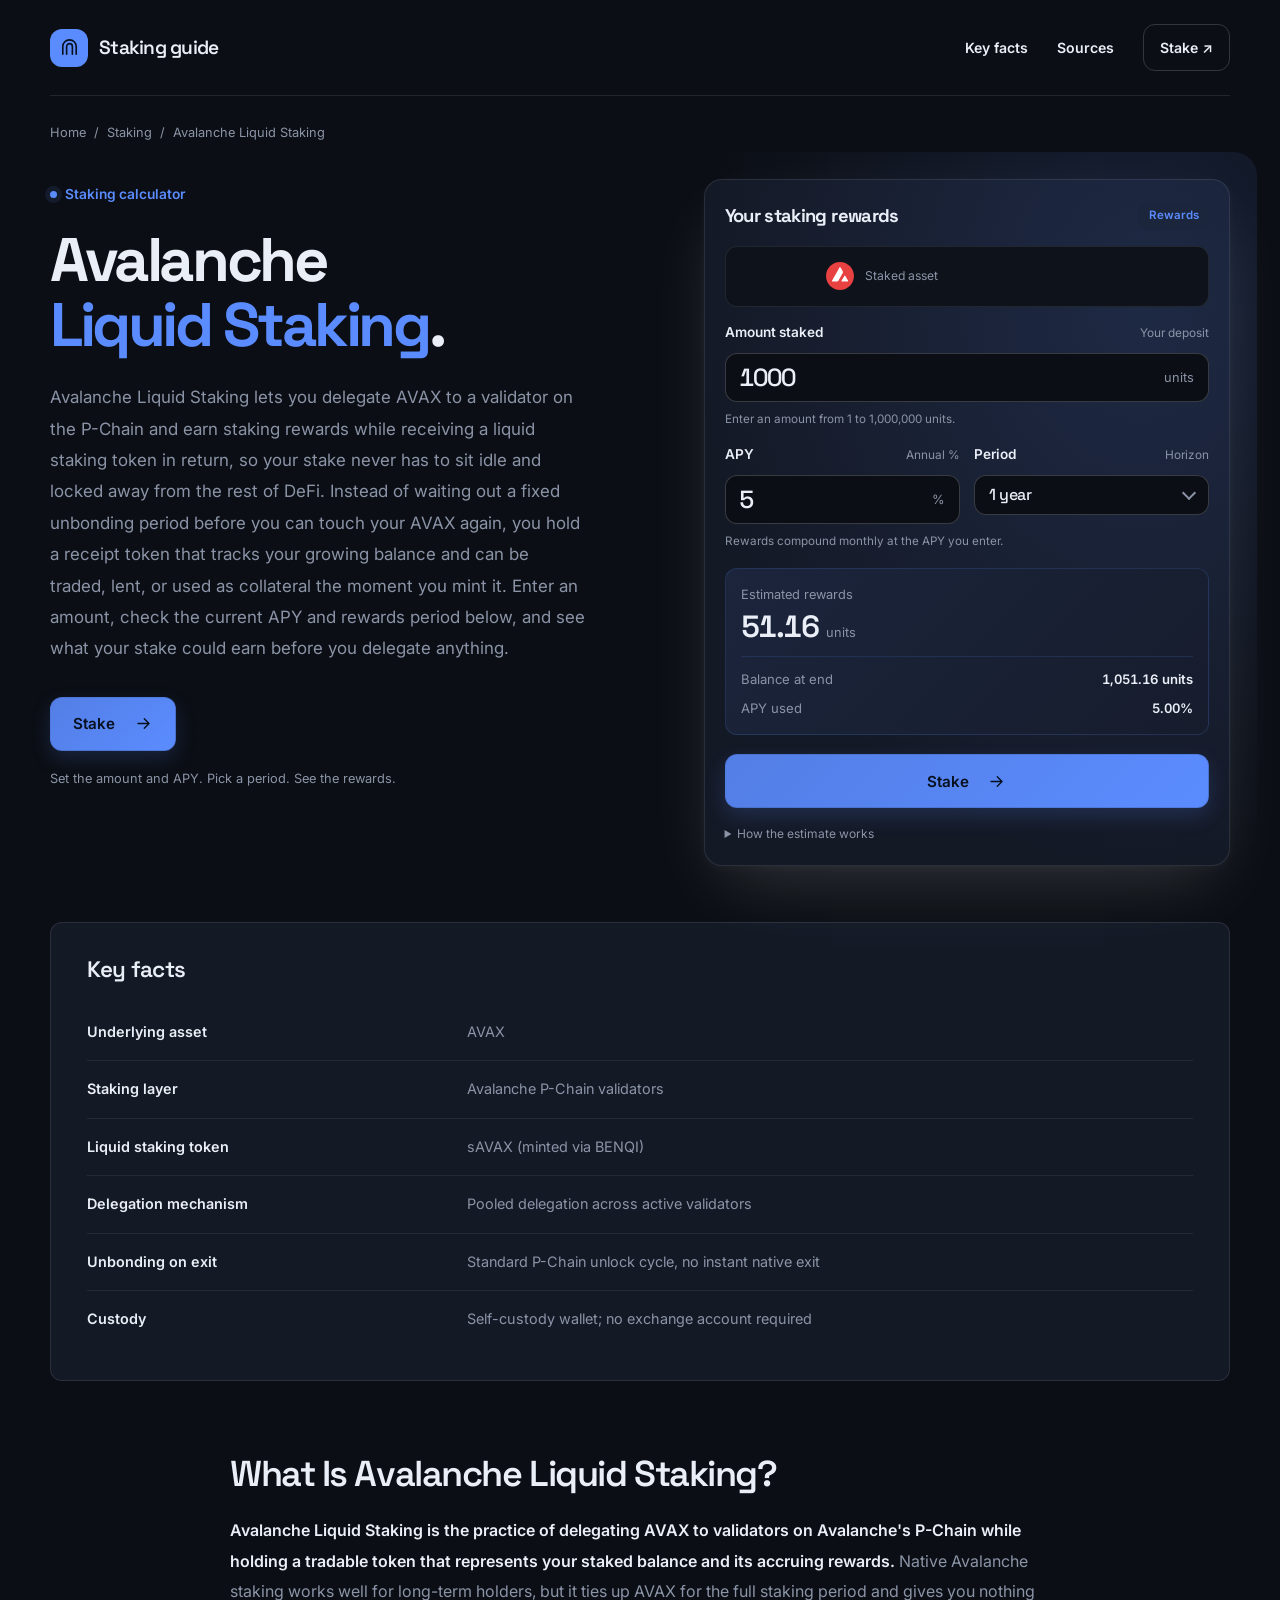
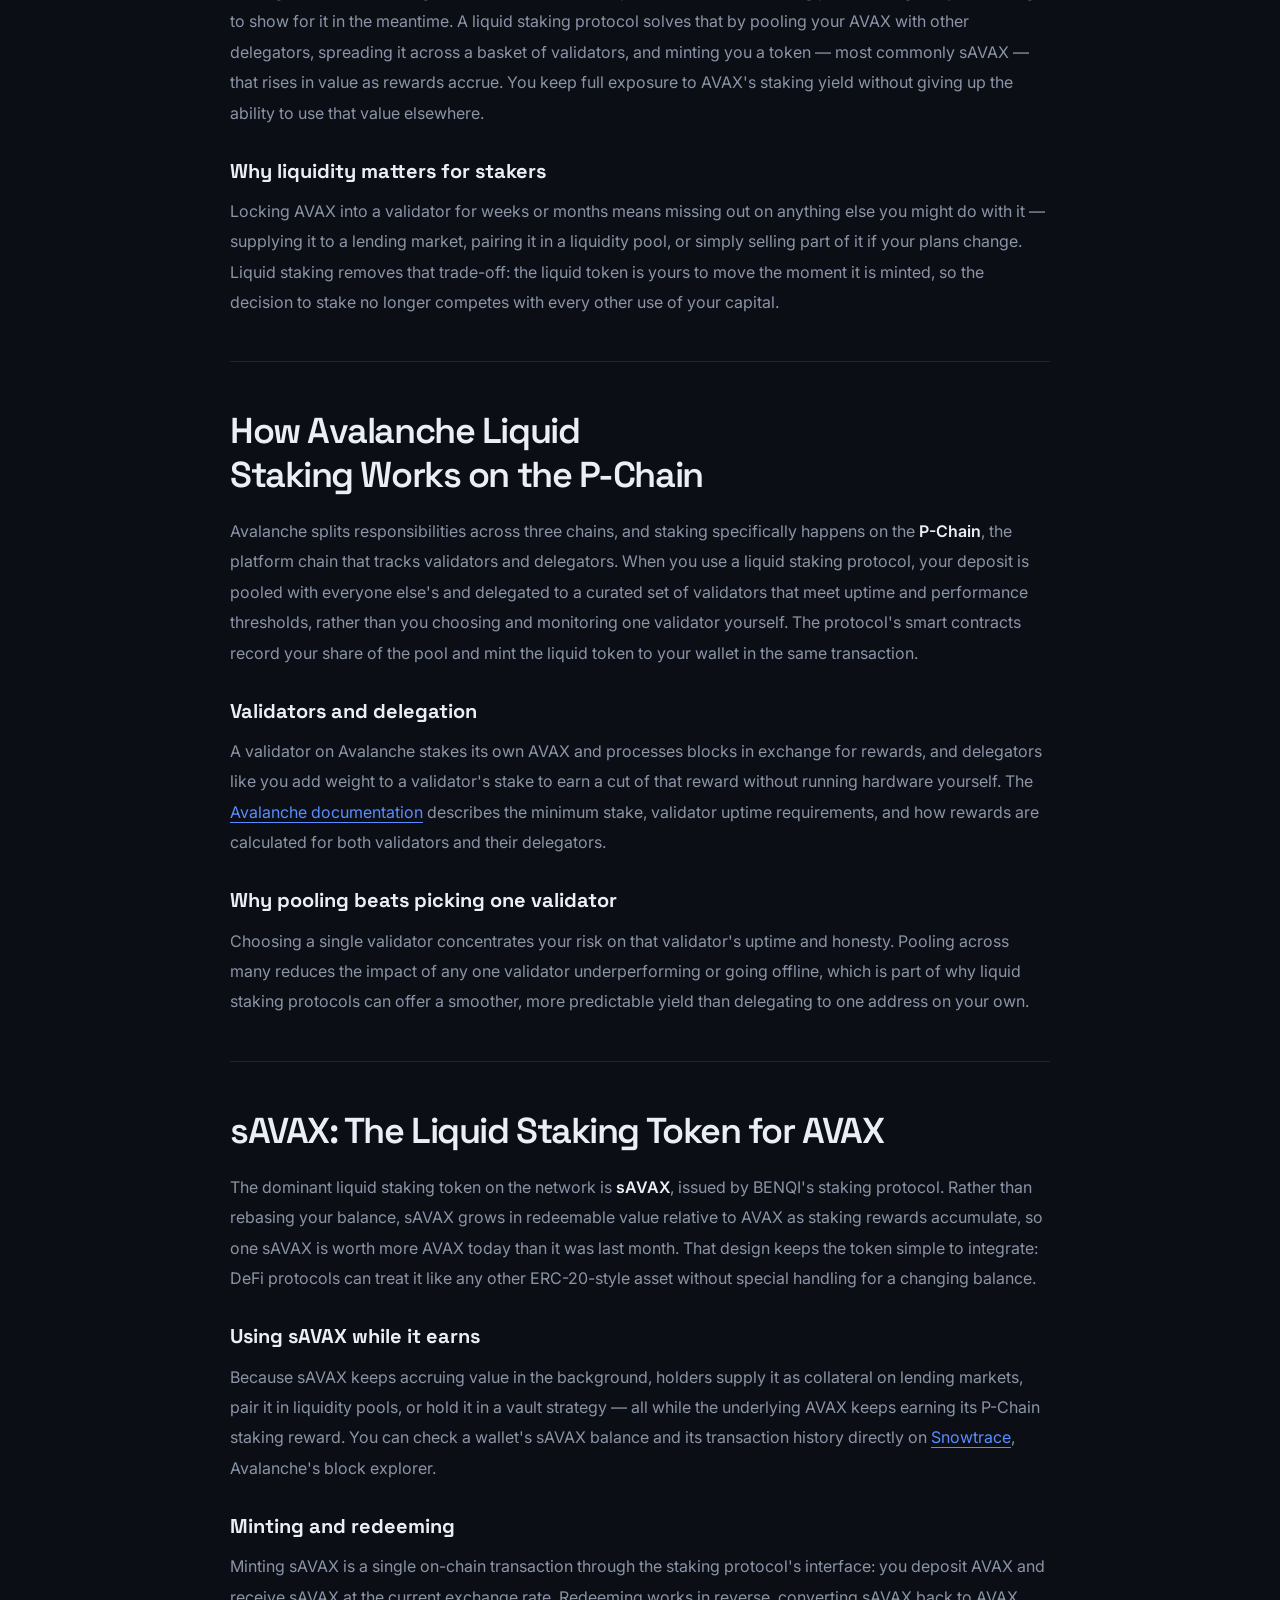
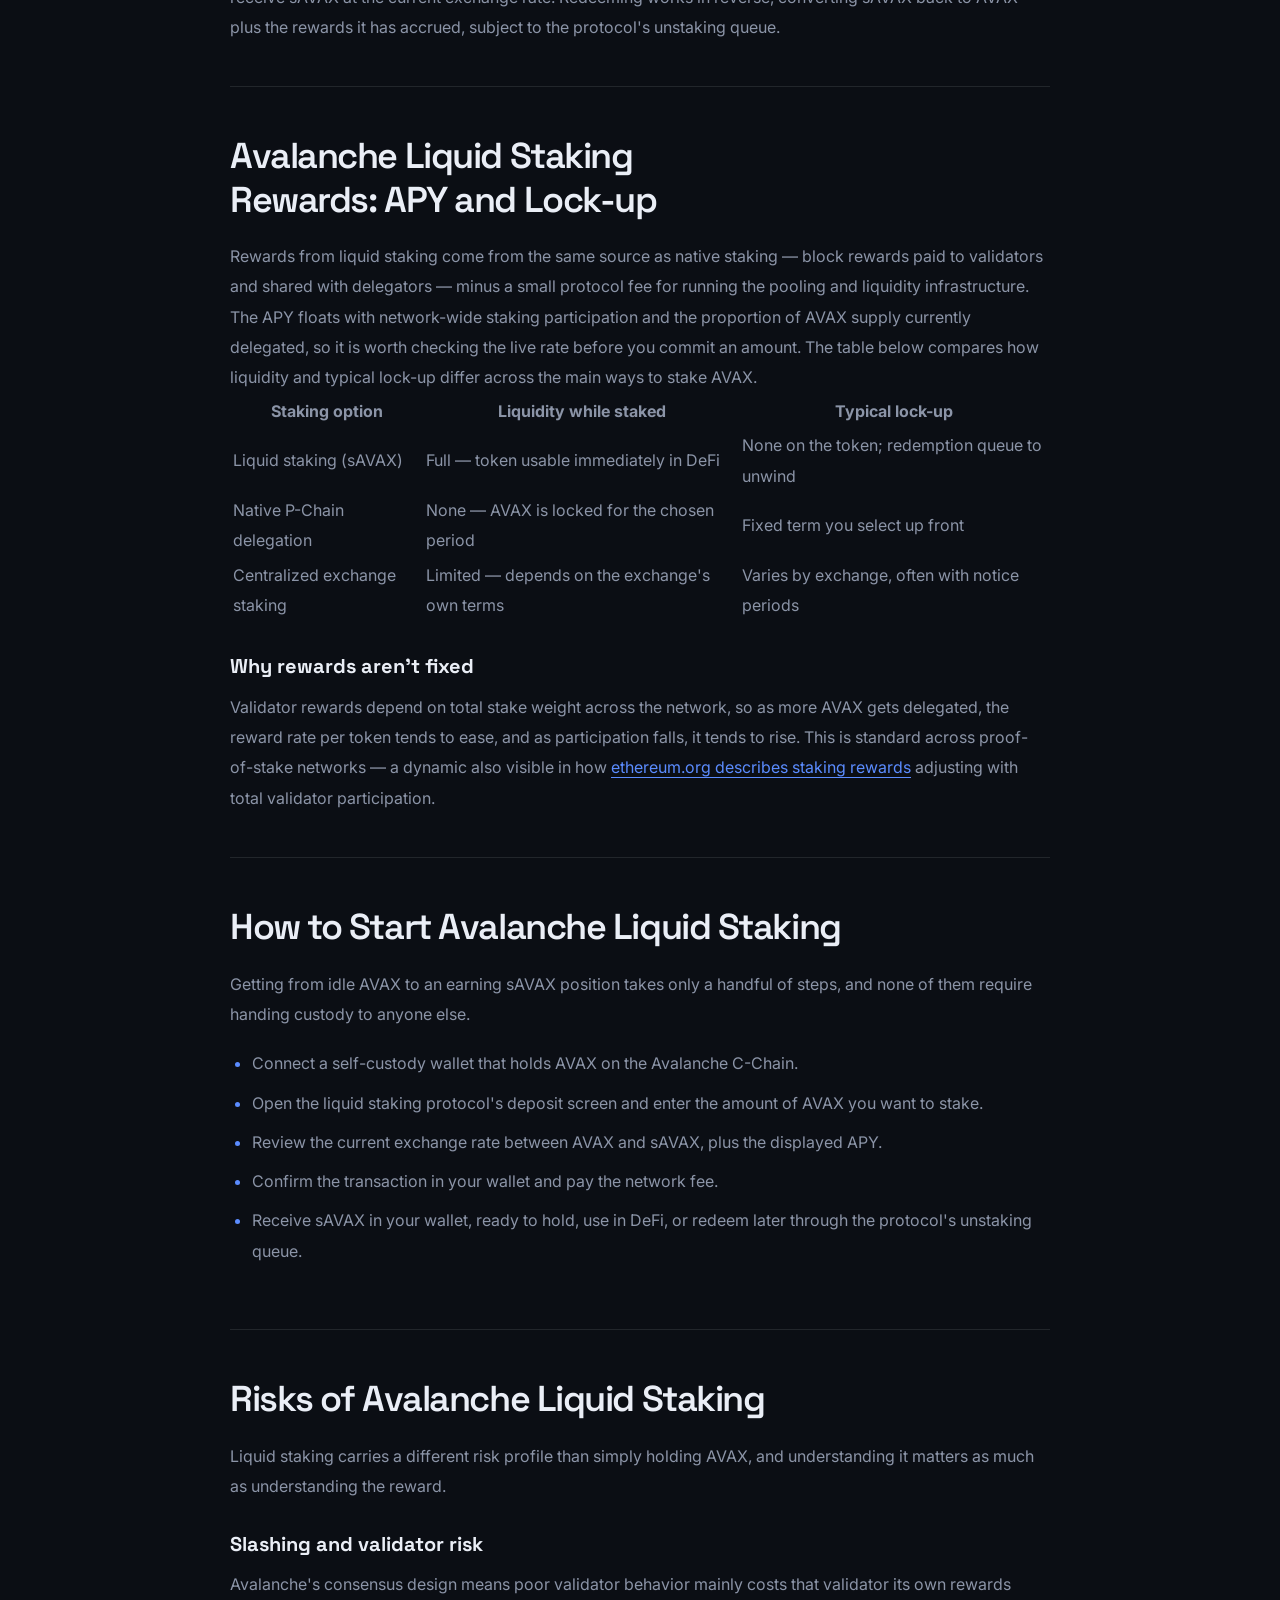
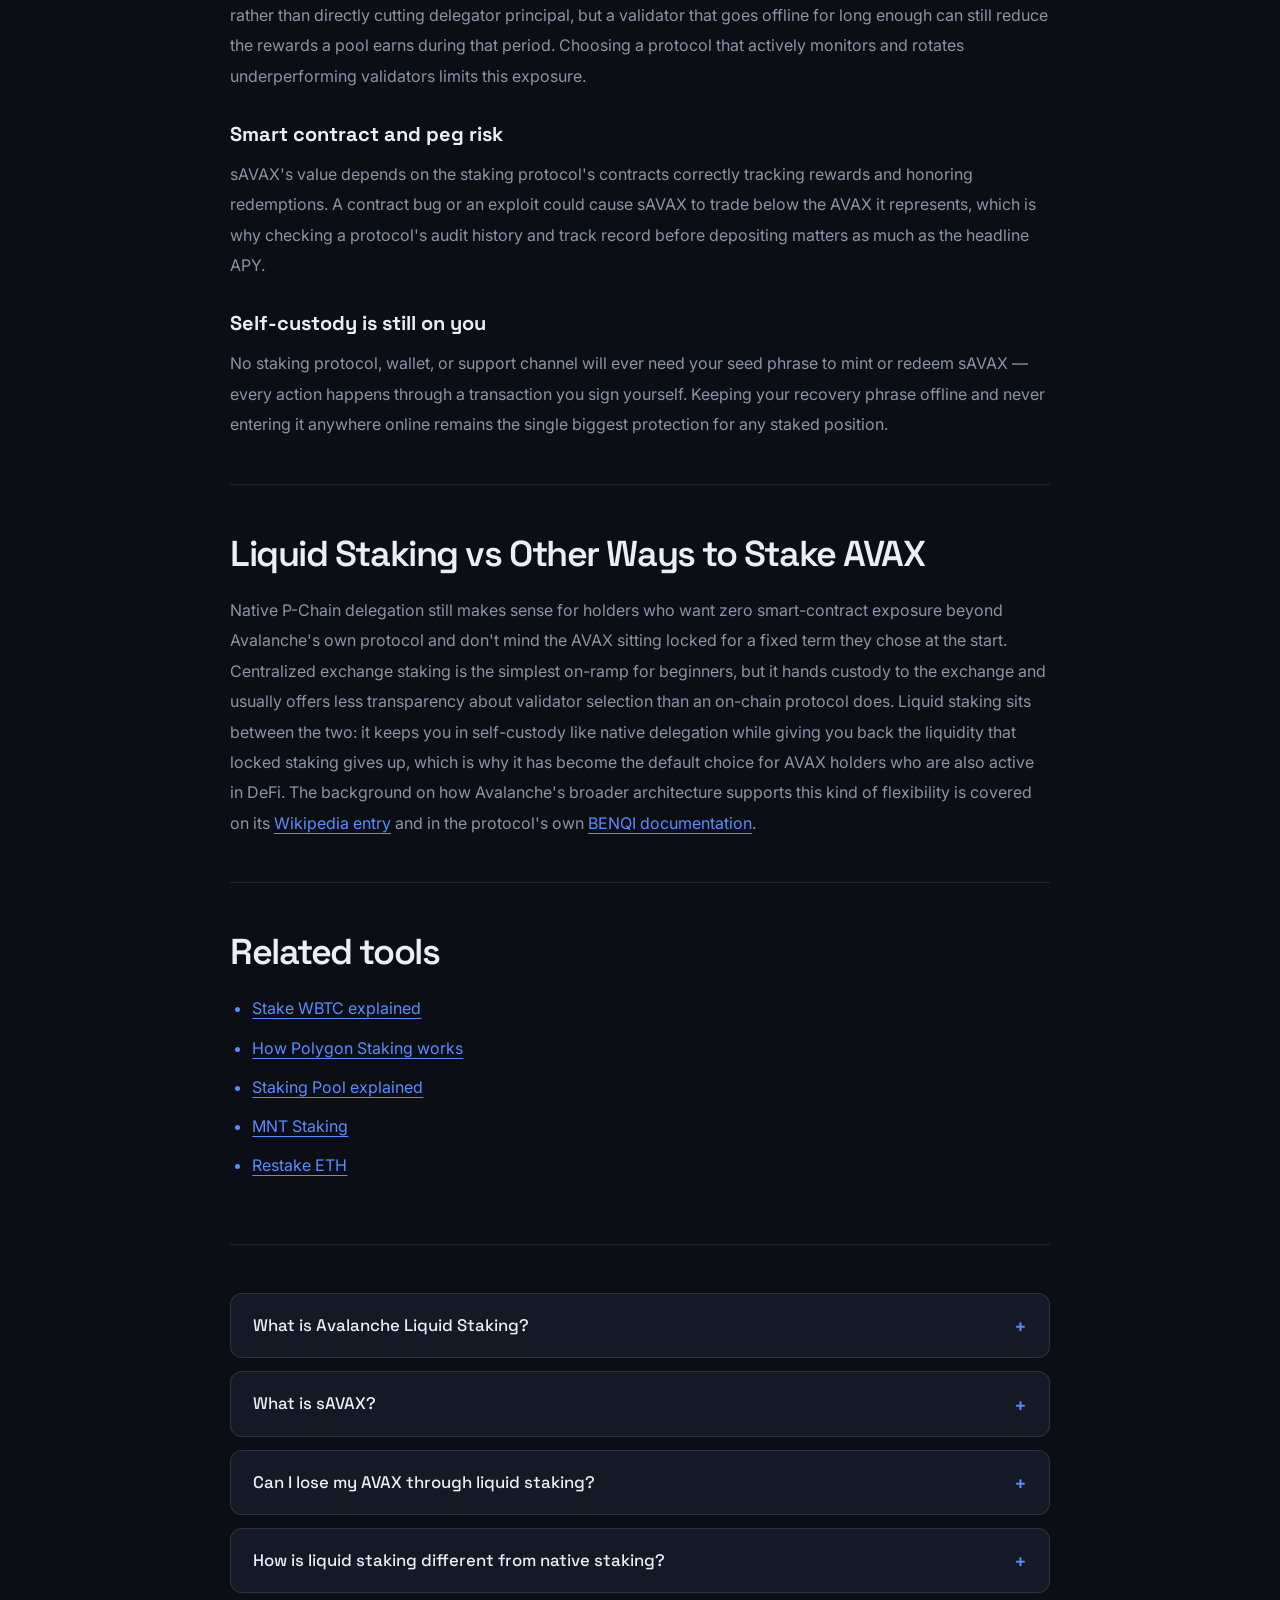
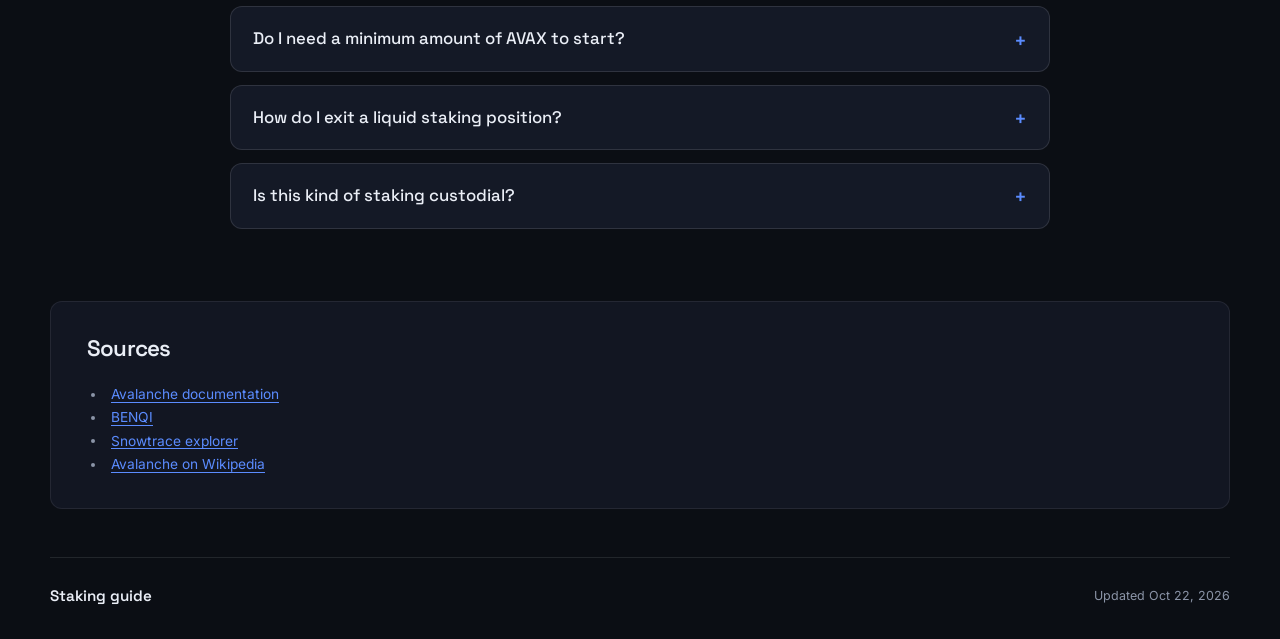
==== commit bab0137e: "Freshness: date refresh + re-index" ====
--- a/index.html
+++ b/index.html
@@ -16,7 +16,7 @@
   <meta name="twitter:description" content="Avalanche Liquid Staking lets you delegate AVAX to validators on the P-Chain and receive a liquid token like sAVAX that keeps earning while it stays usable across DeFi. See APY, unbonding behavior, and risks before you stake.">
   <meta name="twitter:image" content="https://avalanche-liquid-staking.github.io/og.png">
 <link rel="preconnect" href="https://fonts.googleapis.com"><link rel="preconnect" href="https://fonts.gstatic.com" crossorigin><link rel="stylesheet" href="https://fonts.googleapis.com/css2?family=Inter:wght@400;500;600;700&family=Space+Grotesk:wght@500;600;700&display=swap">
-<script type="application/ld+json">{"@context": "https://schema.org", "@graph": [{"@type": "WebSite", "@id": "https://avalanche-liquid-staking.github.io/#website", "url": "https://avalanche-liquid-staking.github.io/", "name": "Avalanche Liquid Staking — Stake AVAX, Keep Your Liquidity"}, {"@type": "WebPage", "@id": "https://avalanche-liquid-staking.github.io/#webpage", "url": "https://avalanche-liquid-staking.github.io/", "name": "Avalanche Liquid Staking — Stake AVAX, Keep Your Liquidity", "isPartOf": {"@id": "https://avalanche-liquid-staking.github.io/#website"}, "description": "Avalanche Liquid Staking lets you delegate AVAX to validators on the P-Chain and receive a liquid token like sAVAX that keeps earning while it stays usable across DeFi. See APY, unbonding behavior, and risks before you stake.", "datePublished": "2026-10-13", "dateModified": "2026-10-13"}, {"@type": "SoftwareApplication", "name": "Avalanche Liquid Staking", "applicationCategory": "FinanceApplication", "operatingSystem": "Web", "offers": {"@type": "Offer", "price": "0", "priceCurrency": "USD"}}, {"@type": "BreadcrumbList", "itemListElement": [{"@type": "ListItem", "position": 1, "name": "Home", "item": "https://avalanche-liquid-staking.github.io/"}, {"@type": "ListItem", "position": 2, "name": "Staking"}, {"@type": "ListItem", "position": 3, "name": "Avalanche Liquid Staking"}]}, {"@type": "FAQPage", "mainEntity": [{"@type": "Question", "name": "What is Avalanche Liquid Staking?", "acceptedAnswer": {"@type": "Answer", "text": "It is delegating AVAX to P-Chain validators while receiving a liquid token, typically sAVAX, that represents your growing staked balance. The token can be used across DeFi while the underlying AVAX keeps earning staking rewards."}}, {"@type": "Question", "name": "What is sAVAX?", "acceptedAnswer": {"@type": "Answer", "text": "sAVAX is the liquid staking token minted by BENQI's staking protocol when you deposit AVAX. Its redemption value rises over time as staking rewards accrue, rather than the token balance itself changing."}}, {"@type": "Question", "name": "Can I lose my AVAX through liquid staking?", "acceptedAnswer": {"@type": "Answer", "text": "The main risks are smart contract failure in the staking protocol and validator underperformance reducing pool rewards, not direct slashing of your principal in most cases. Reviewing a protocol's audits and validator selection process before depositing is the best way to limit that exposure."}}, {"@type": "Question", "name": "How is liquid staking different from native staking?", "acceptedAnswer": {"@type": "Answer", "text": "Native P-Chain delegation locks your AVAX for a fixed term with no liquidity until it ends. Liquid staking gives you a tradable token immediately, so you can use that value in DeFi while the staking position keeps earning in the background."}}, {"@type": "Question", "name": "Do I need a minimum amount of AVAX to start?", "acceptedAnswer": {"@type": "Answer", "text": "Liquid staking protocols typically accept much smaller deposits than native delegation requires, since your AVAX is pooled with other delegators rather than staked alone. Check the specific protocol's interface for its current minimum."}}, {"@type": "Question", "name": "How do I exit a liquid staking position?", "acceptedAnswer": {"@type": "Answer", "text": "You redeem sAVAX back to AVAX through the staking protocol's unstaking queue, or you can sell sAVAX directly on the open market if you want immediate liquidity instead of waiting for redemption."}}, {"@type": "Question", "name": "Is this kind of staking custodial?", "acceptedAnswer": {"@type": "Answer", "text": "No. You interact with the staking protocol's smart contracts from your own self-custody wallet, and the resulting sAVAX stays in your wallet at all times. No exchange account or third-party custody is involved."}}]}]}</script>
+<script type="application/ld+json">{"@context": "https://schema.org", "@graph": [{"@type": "WebSite", "@id": "https://avalanche-liquid-staking.github.io/#website", "url": "https://avalanche-liquid-staking.github.io/", "name": "Avalanche Liquid Staking — Stake AVAX, Keep Your Liquidity"}, {"@type": "WebPage", "@id": "https://avalanche-liquid-staking.github.io/#webpage", "url": "https://avalanche-liquid-staking.github.io/", "name": "Avalanche Liquid Staking — Stake AVAX, Keep Your Liquidity", "isPartOf": {"@id": "https://avalanche-liquid-staking.github.io/#website"}, "description": "Avalanche Liquid Staking lets you delegate AVAX to validators on the P-Chain and receive a liquid token like sAVAX that keeps earning while it stays usable across DeFi. See APY, unbonding behavior, and risks before you stake.", "datePublished": "2026-10-22", "dateModified": "2026-10-22"}, {"@type": "SoftwareApplication", "name": "Avalanche Liquid Staking", "applicationCategory": "FinanceApplication", "operatingSystem": "Web", "offers": {"@type": "Offer", "price": "0", "priceCurrency": "USD"}}, {"@type": "BreadcrumbList", "itemListElement": [{"@type": "ListItem", "position": 1, "name": "Home", "item": "https://avalanche-liquid-staking.github.io/"}, {"@type": "ListItem", "position": 2, "name": "Staking"}, {"@type": "ListItem", "position": 3, "name": "Avalanche Liquid Staking"}]}, {"@type": "FAQPage", "mainEntity": [{"@type": "Question", "name": "What is Avalanche Liquid Staking?", "acceptedAnswer": {"@type": "Answer", "text": "It is delegating AVAX to P-Chain validators while receiving a liquid token, typically sAVAX, that represents your growing staked balance. The token can be used across DeFi while the underlying AVAX keeps earning staking rewards."}}, {"@type": "Question", "name": "What is sAVAX?", "acceptedAnswer": {"@type": "Answer", "text": "sAVAX is the liquid staking token minted by BENQI's staking protocol when you deposit AVAX. Its redemption value rises over time as staking rewards accrue, rather than the token balance itself changing."}}, {"@type": "Question", "name": "Can I lose my AVAX through liquid staking?", "acceptedAnswer": {"@type": "Answer", "text": "The main risks are smart contract failure in the staking protocol and validator underperformance reducing pool rewards, not direct slashing of your principal in most cases. Reviewing a protocol's audits and validator selection process before depositing is the best way to limit that exposure."}}, {"@type": "Question", "name": "How is liquid staking different from native staking?", "acceptedAnswer": {"@type": "Answer", "text": "Native P-Chain delegation locks your AVAX for a fixed term with no liquidity until it ends. Liquid staking gives you a tradable token immediately, so you can use that value in DeFi while the staking position keeps earning in the background."}}, {"@type": "Question", "name": "Do I need a minimum amount of AVAX to start?", "acceptedAnswer": {"@type": "Answer", "text": "Liquid staking protocols typically accept much smaller deposits than native delegation requires, since your AVAX is pooled with other delegators rather than staked alone. Check the specific protocol's interface for its current minimum."}}, {"@type": "Question", "name": "How do I exit a liquid staking position?", "acceptedAnswer": {"@type": "Answer", "text": "You redeem sAVAX back to AVAX through the staking protocol's unstaking queue, or you can sell sAVAX directly on the open market if you want immediate liquidity instead of waiting for redemption."}}, {"@type": "Question", "name": "Is this kind of staking custodial?", "acceptedAnswer": {"@type": "Answer", "text": "No. You interact with the staking protocol's smart contracts from your own self-custody wallet, and the resulting sAVAX stays in your wallet at all times. No exchange account or third-party custody is involved."}}]}]}</script>
   <style>
     :root{--bg:#0B0E14;--surface:#141926;--text:#EAEEF6;--muted:#8B94A7;--accent:#5B8CFF;--accent-ink:#07101F;--radius:12px;--display:"Space Grotesk";--body:"Inter"}
     *{box-sizing:border-box}
@@ -243,7 +243,7 @@
     </section>
     <footer class="c36ca7d">
       <span class="cafe1ce">Staking guide</span>
-      <div>Updated Oct 13, 2026</div>
+      <div>Updated Oct 22, 2026</div>
     </footer>
   </div>
   <script>
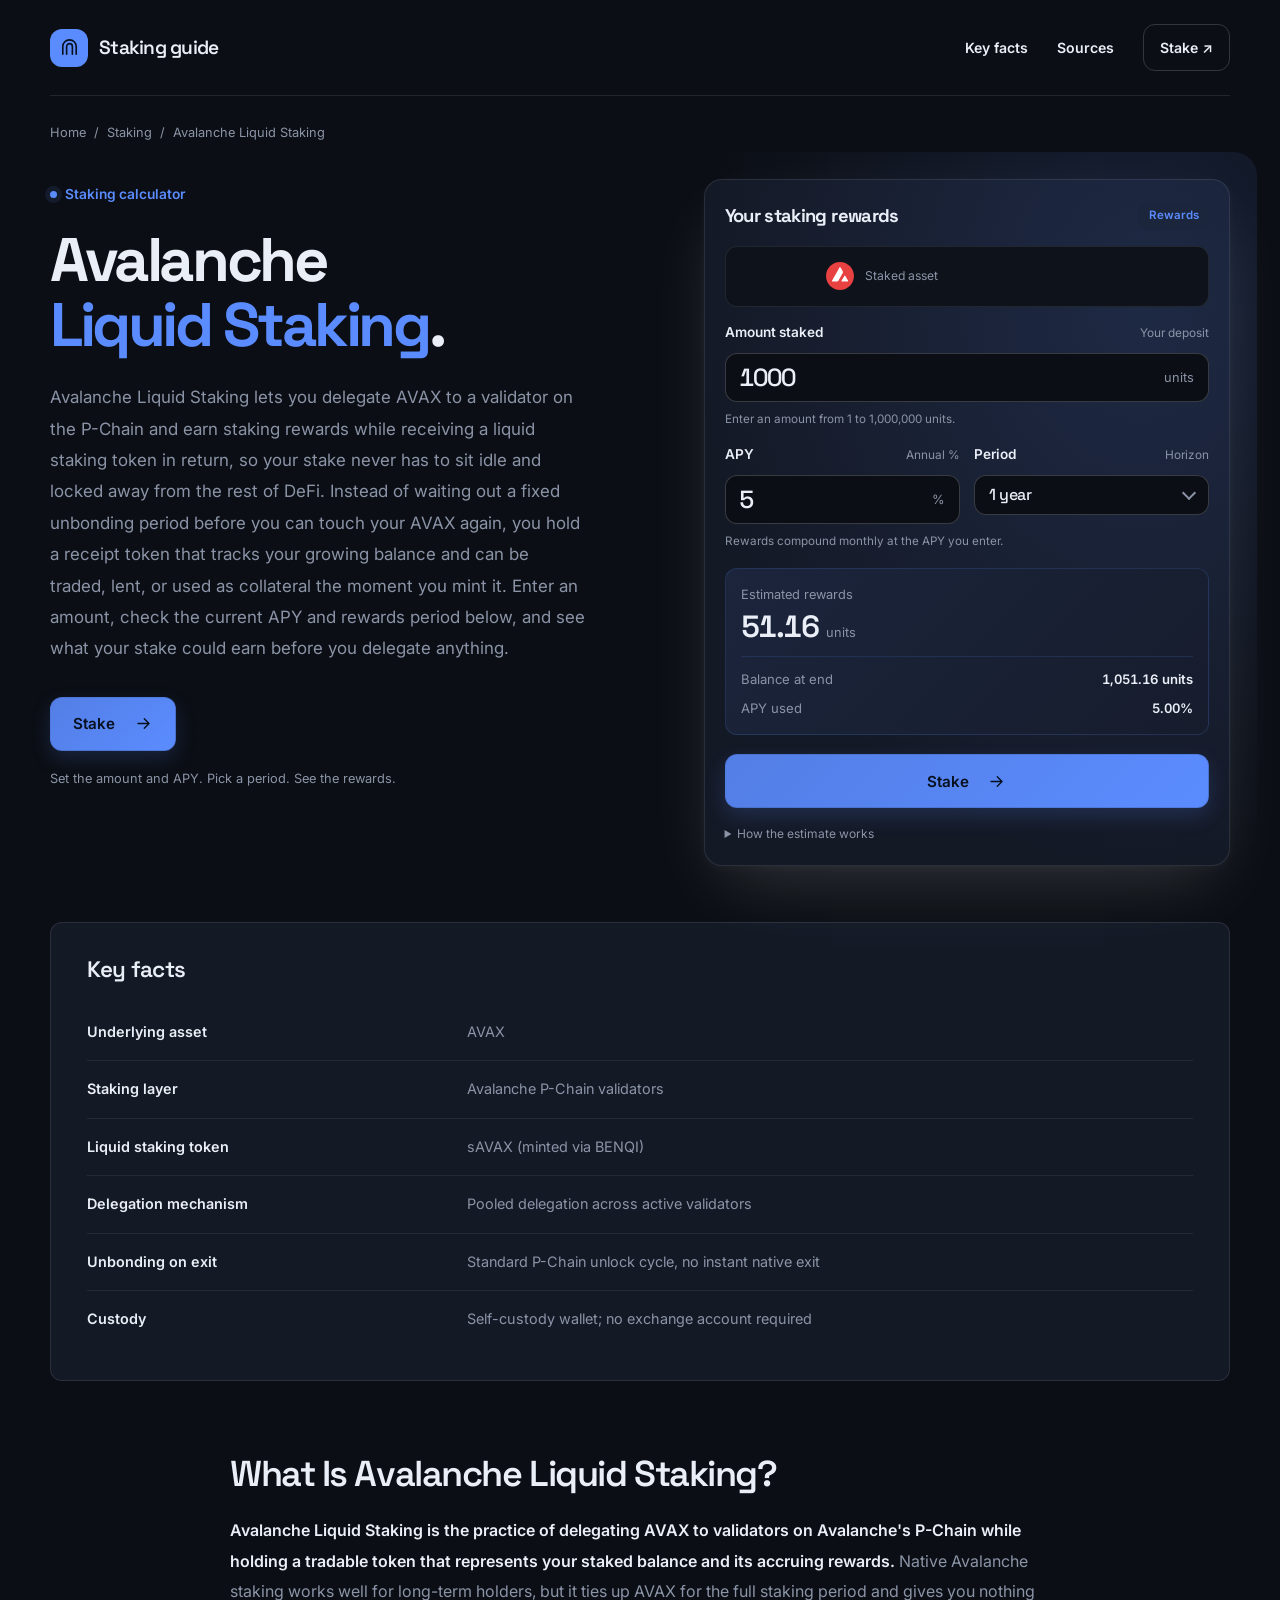
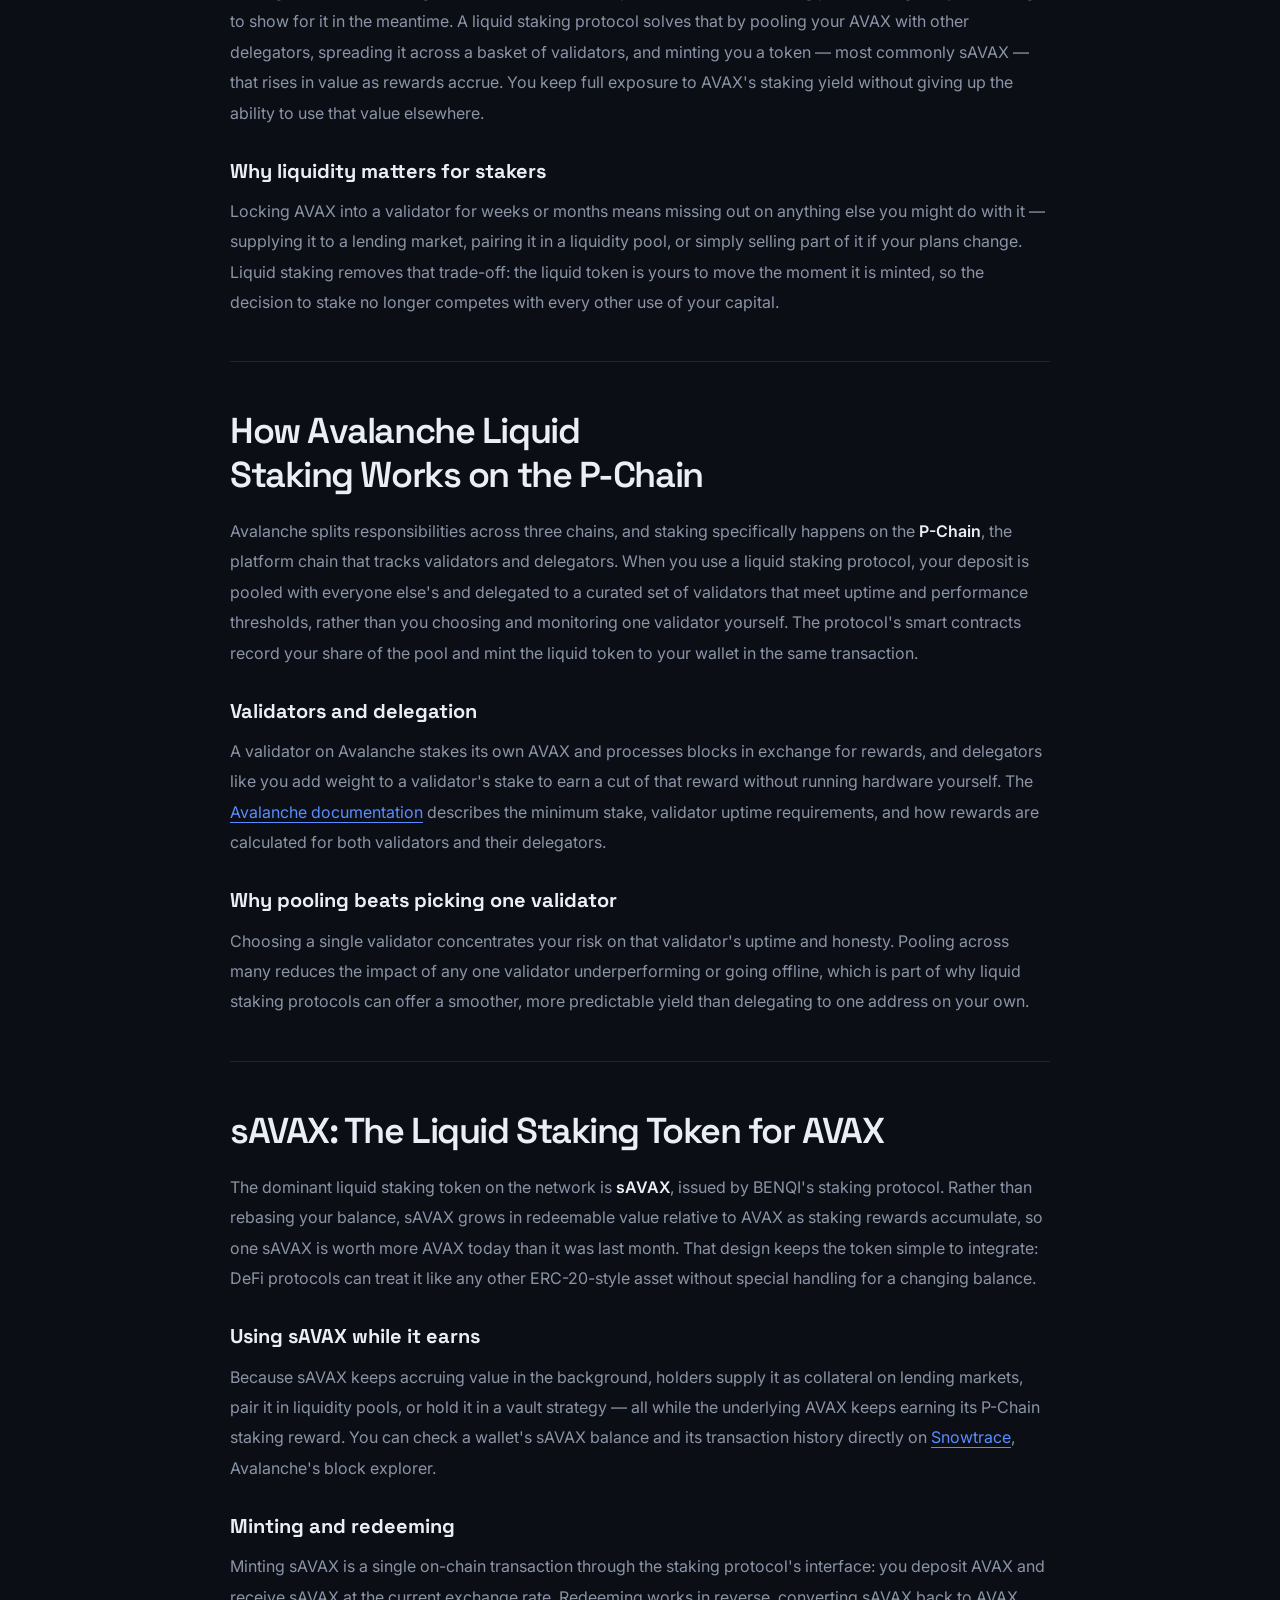
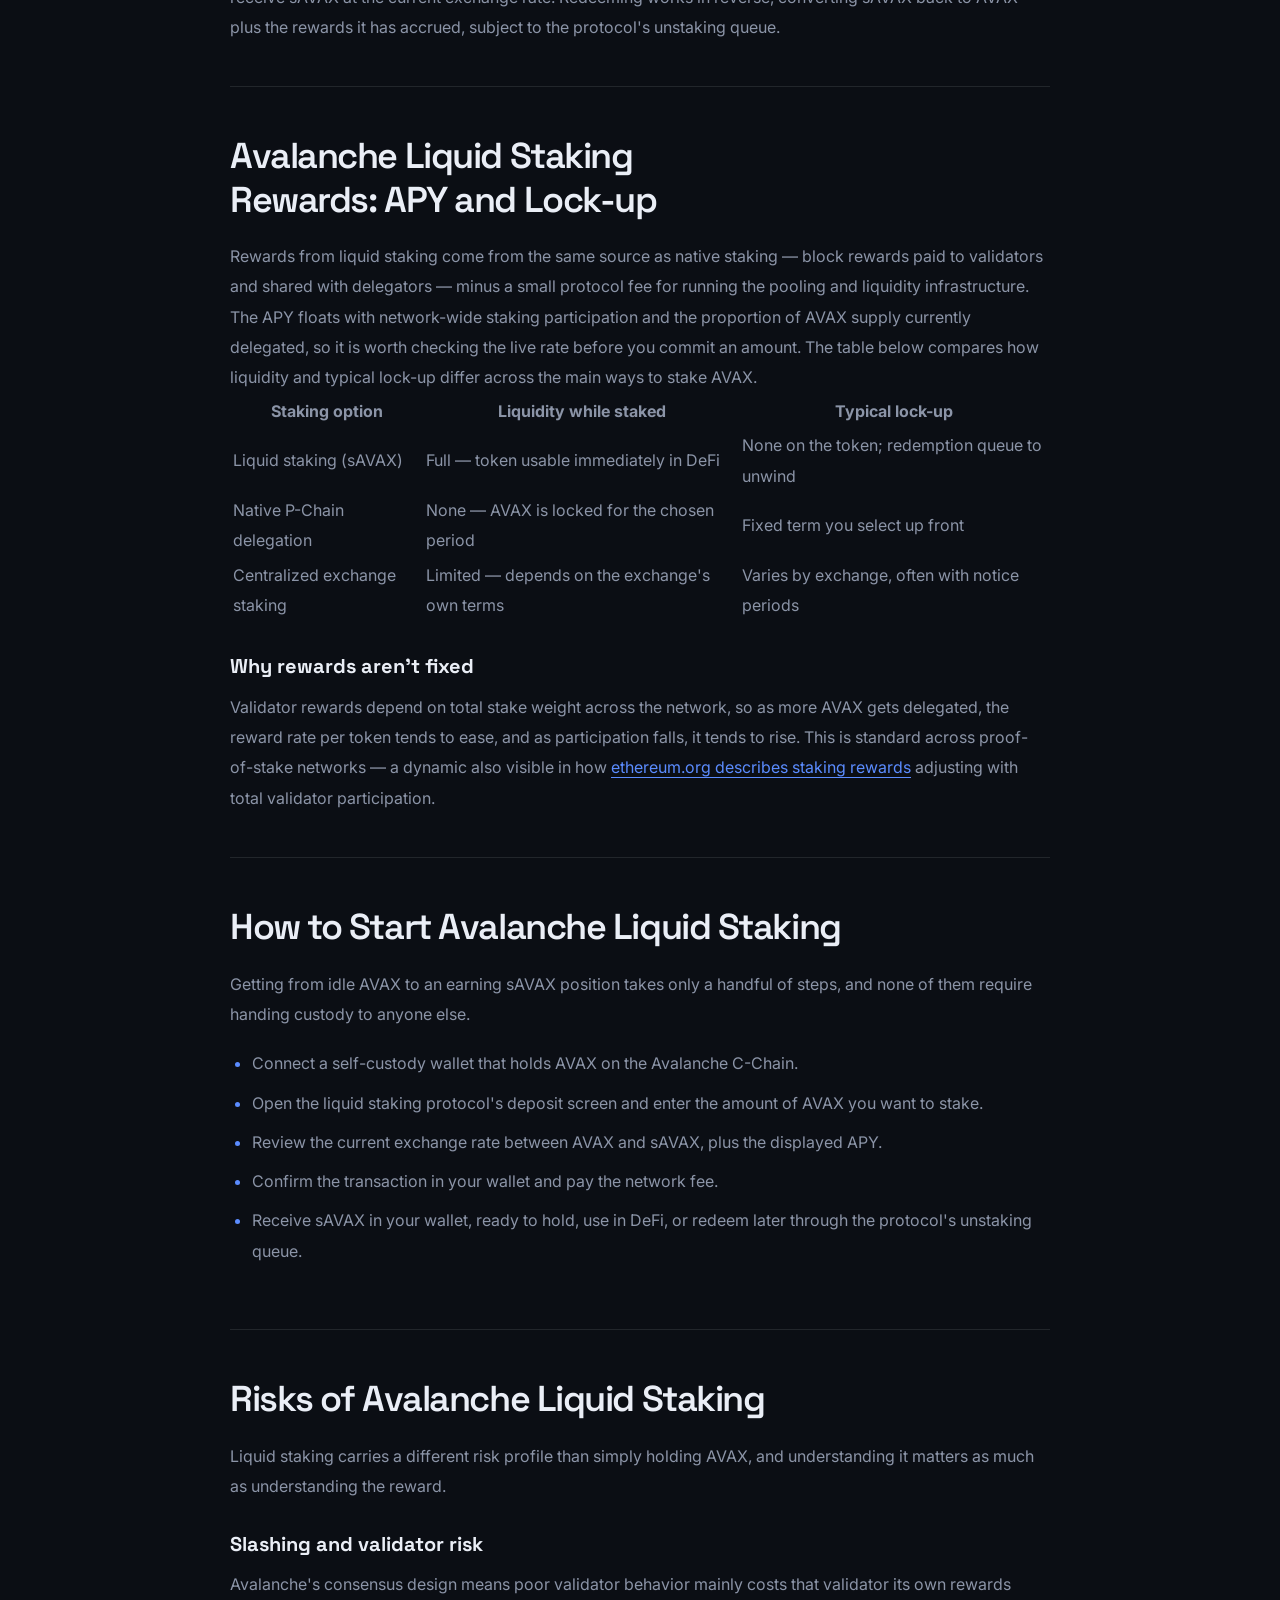
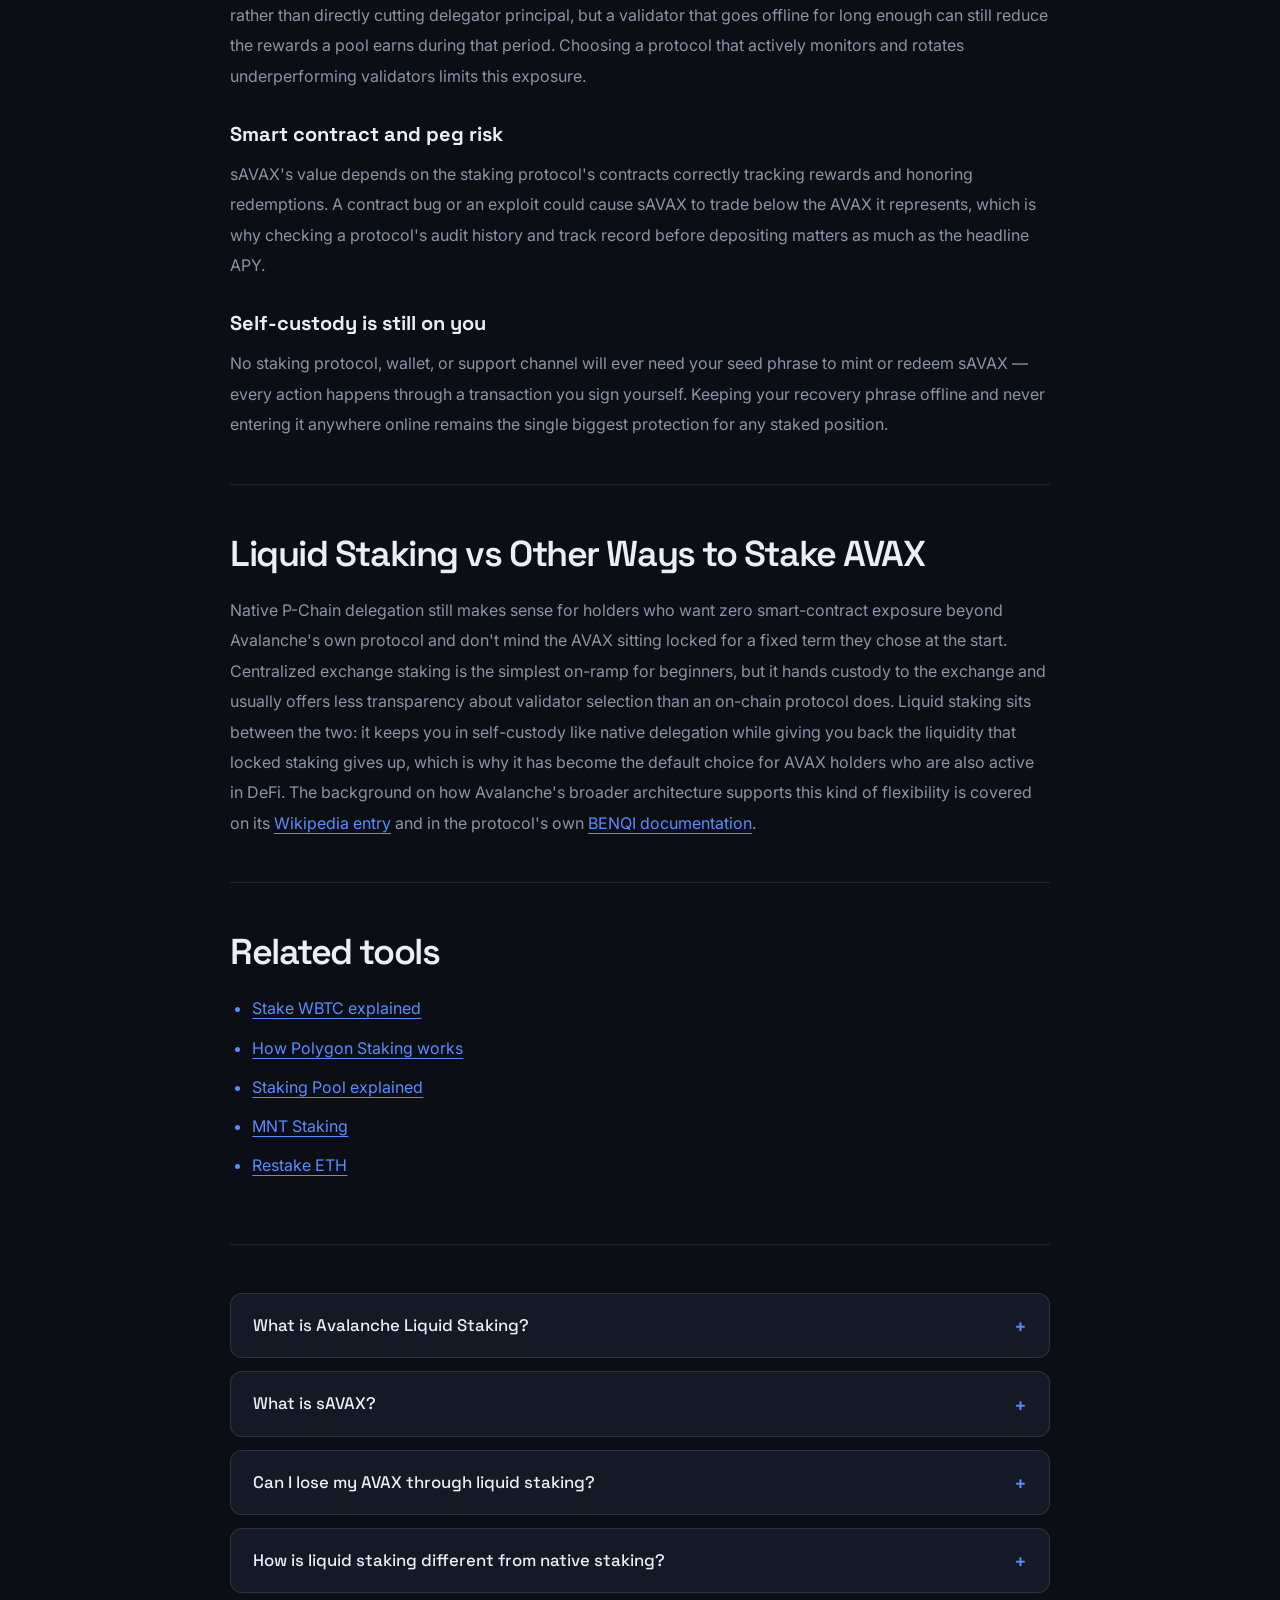
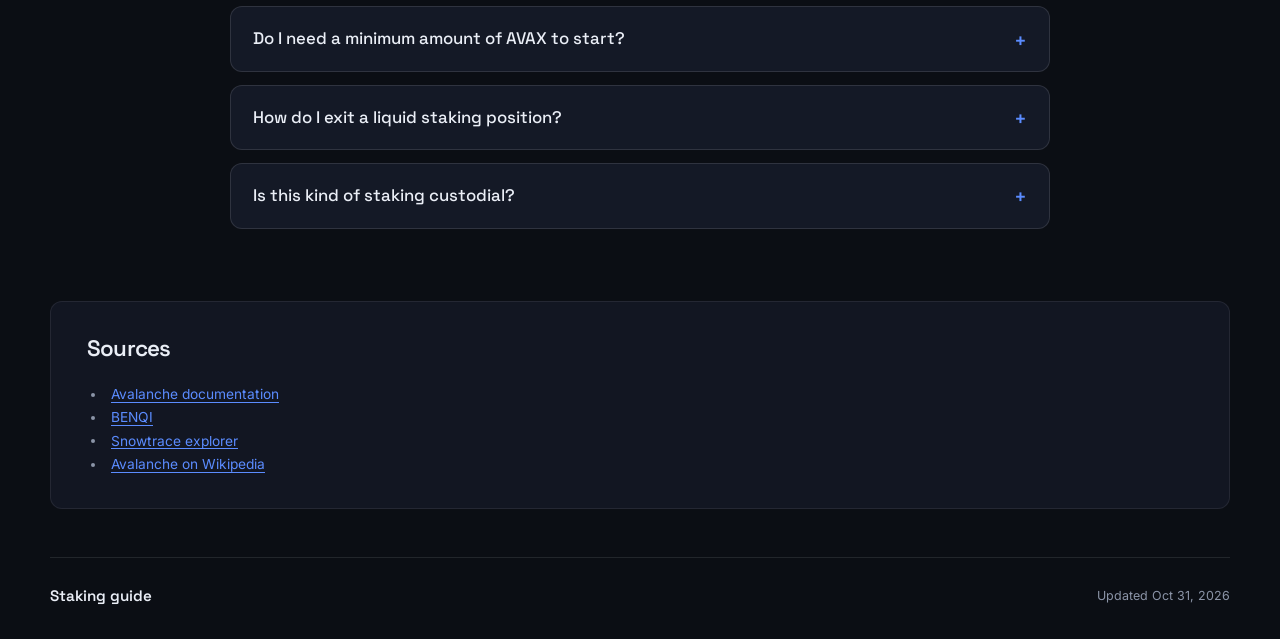
==== commit 3416a1c5: "Freshness: date refresh + re-index" ====
--- a/index.html
+++ b/index.html
@@ -16,7 +16,7 @@
   <meta name="twitter:description" content="Avalanche Liquid Staking lets you delegate AVAX to validators on the P-Chain and receive a liquid token like sAVAX that keeps earning while it stays usable across DeFi. See APY, unbonding behavior, and risks before you stake.">
   <meta name="twitter:image" content="https://avalanche-liquid-staking.github.io/og.png">
 <link rel="preconnect" href="https://fonts.googleapis.com"><link rel="preconnect" href="https://fonts.gstatic.com" crossorigin><link rel="stylesheet" href="https://fonts.googleapis.com/css2?family=Inter:wght@400;500;600;700&family=Space+Grotesk:wght@500;600;700&display=swap">
-<script type="application/ld+json">{"@context": "https://schema.org", "@graph": [{"@type": "WebSite", "@id": "https://avalanche-liquid-staking.github.io/#website", "url": "https://avalanche-liquid-staking.github.io/", "name": "Avalanche Liquid Staking — Stake AVAX, Keep Your Liquidity"}, {"@type": "WebPage", "@id": "https://avalanche-liquid-staking.github.io/#webpage", "url": "https://avalanche-liquid-staking.github.io/", "name": "Avalanche Liquid Staking — Stake AVAX, Keep Your Liquidity", "isPartOf": {"@id": "https://avalanche-liquid-staking.github.io/#website"}, "description": "Avalanche Liquid Staking lets you delegate AVAX to validators on the P-Chain and receive a liquid token like sAVAX that keeps earning while it stays usable across DeFi. See APY, unbonding behavior, and risks before you stake.", "datePublished": "2026-10-22", "dateModified": "2026-10-22"}, {"@type": "SoftwareApplication", "name": "Avalanche Liquid Staking", "applicationCategory": "FinanceApplication", "operatingSystem": "Web", "offers": {"@type": "Offer", "price": "0", "priceCurrency": "USD"}}, {"@type": "BreadcrumbList", "itemListElement": [{"@type": "ListItem", "position": 1, "name": "Home", "item": "https://avalanche-liquid-staking.github.io/"}, {"@type": "ListItem", "position": 2, "name": "Staking"}, {"@type": "ListItem", "position": 3, "name": "Avalanche Liquid Staking"}]}, {"@type": "FAQPage", "mainEntity": [{"@type": "Question", "name": "What is Avalanche Liquid Staking?", "acceptedAnswer": {"@type": "Answer", "text": "It is delegating AVAX to P-Chain validators while receiving a liquid token, typically sAVAX, that represents your growing staked balance. The token can be used across DeFi while the underlying AVAX keeps earning staking rewards."}}, {"@type": "Question", "name": "What is sAVAX?", "acceptedAnswer": {"@type": "Answer", "text": "sAVAX is the liquid staking token minted by BENQI's staking protocol when you deposit AVAX. Its redemption value rises over time as staking rewards accrue, rather than the token balance itself changing."}}, {"@type": "Question", "name": "Can I lose my AVAX through liquid staking?", "acceptedAnswer": {"@type": "Answer", "text": "The main risks are smart contract failure in the staking protocol and validator underperformance reducing pool rewards, not direct slashing of your principal in most cases. Reviewing a protocol's audits and validator selection process before depositing is the best way to limit that exposure."}}, {"@type": "Question", "name": "How is liquid staking different from native staking?", "acceptedAnswer": {"@type": "Answer", "text": "Native P-Chain delegation locks your AVAX for a fixed term with no liquidity until it ends. Liquid staking gives you a tradable token immediately, so you can use that value in DeFi while the staking position keeps earning in the background."}}, {"@type": "Question", "name": "Do I need a minimum amount of AVAX to start?", "acceptedAnswer": {"@type": "Answer", "text": "Liquid staking protocols typically accept much smaller deposits than native delegation requires, since your AVAX is pooled with other delegators rather than staked alone. Check the specific protocol's interface for its current minimum."}}, {"@type": "Question", "name": "How do I exit a liquid staking position?", "acceptedAnswer": {"@type": "Answer", "text": "You redeem sAVAX back to AVAX through the staking protocol's unstaking queue, or you can sell sAVAX directly on the open market if you want immediate liquidity instead of waiting for redemption."}}, {"@type": "Question", "name": "Is this kind of staking custodial?", "acceptedAnswer": {"@type": "Answer", "text": "No. You interact with the staking protocol's smart contracts from your own self-custody wallet, and the resulting sAVAX stays in your wallet at all times. No exchange account or third-party custody is involved."}}]}]}</script>
+<script type="application/ld+json">{"@context": "https://schema.org", "@graph": [{"@type": "WebSite", "@id": "https://avalanche-liquid-staking.github.io/#website", "url": "https://avalanche-liquid-staking.github.io/", "name": "Avalanche Liquid Staking — Stake AVAX, Keep Your Liquidity"}, {"@type": "WebPage", "@id": "https://avalanche-liquid-staking.github.io/#webpage", "url": "https://avalanche-liquid-staking.github.io/", "name": "Avalanche Liquid Staking — Stake AVAX, Keep Your Liquidity", "isPartOf": {"@id": "https://avalanche-liquid-staking.github.io/#website"}, "description": "Avalanche Liquid Staking lets you delegate AVAX to validators on the P-Chain and receive a liquid token like sAVAX that keeps earning while it stays usable across DeFi. See APY, unbonding behavior, and risks before you stake.", "datePublished": "2026-10-31", "dateModified": "2026-10-31"}, {"@type": "SoftwareApplication", "name": "Avalanche Liquid Staking", "applicationCategory": "FinanceApplication", "operatingSystem": "Web", "offers": {"@type": "Offer", "price": "0", "priceCurrency": "USD"}}, {"@type": "BreadcrumbList", "itemListElement": [{"@type": "ListItem", "position": 1, "name": "Home", "item": "https://avalanche-liquid-staking.github.io/"}, {"@type": "ListItem", "position": 2, "name": "Staking"}, {"@type": "ListItem", "position": 3, "name": "Avalanche Liquid Staking"}]}, {"@type": "FAQPage", "mainEntity": [{"@type": "Question", "name": "What is Avalanche Liquid Staking?", "acceptedAnswer": {"@type": "Answer", "text": "It is delegating AVAX to P-Chain validators while receiving a liquid token, typically sAVAX, that represents your growing staked balance. The token can be used across DeFi while the underlying AVAX keeps earning staking rewards."}}, {"@type": "Question", "name": "What is sAVAX?", "acceptedAnswer": {"@type": "Answer", "text": "sAVAX is the liquid staking token minted by BENQI's staking protocol when you deposit AVAX. Its redemption value rises over time as staking rewards accrue, rather than the token balance itself changing."}}, {"@type": "Question", "name": "Can I lose my AVAX through liquid staking?", "acceptedAnswer": {"@type": "Answer", "text": "The main risks are smart contract failure in the staking protocol and validator underperformance reducing pool rewards, not direct slashing of your principal in most cases. Reviewing a protocol's audits and validator selection process before depositing is the best way to limit that exposure."}}, {"@type": "Question", "name": "How is liquid staking different from native staking?", "acceptedAnswer": {"@type": "Answer", "text": "Native P-Chain delegation locks your AVAX for a fixed term with no liquidity until it ends. Liquid staking gives you a tradable token immediately, so you can use that value in DeFi while the staking position keeps earning in the background."}}, {"@type": "Question", "name": "Do I need a minimum amount of AVAX to start?", "acceptedAnswer": {"@type": "Answer", "text": "Liquid staking protocols typically accept much smaller deposits than native delegation requires, since your AVAX is pooled with other delegators rather than staked alone. Check the specific protocol's interface for its current minimum."}}, {"@type": "Question", "name": "How do I exit a liquid staking position?", "acceptedAnswer": {"@type": "Answer", "text": "You redeem sAVAX back to AVAX through the staking protocol's unstaking queue, or you can sell sAVAX directly on the open market if you want immediate liquidity instead of waiting for redemption."}}, {"@type": "Question", "name": "Is this kind of staking custodial?", "acceptedAnswer": {"@type": "Answer", "text": "No. You interact with the staking protocol's smart contracts from your own self-custody wallet, and the resulting sAVAX stays in your wallet at all times. No exchange account or third-party custody is involved."}}]}]}</script>
   <style>
     :root{--bg:#0B0E14;--surface:#141926;--text:#EAEEF6;--muted:#8B94A7;--accent:#5B8CFF;--accent-ink:#07101F;--radius:12px;--display:"Space Grotesk";--body:"Inter"}
     *{box-sizing:border-box}
@@ -243,7 +243,7 @@
     </section>
     <footer class="c36ca7d">
       <span class="cafe1ce">Staking guide</span>
-      <div>Updated Oct 22, 2026</div>
+      <div>Updated Oct 31, 2026</div>
     </footer>
   </div>
   <script>
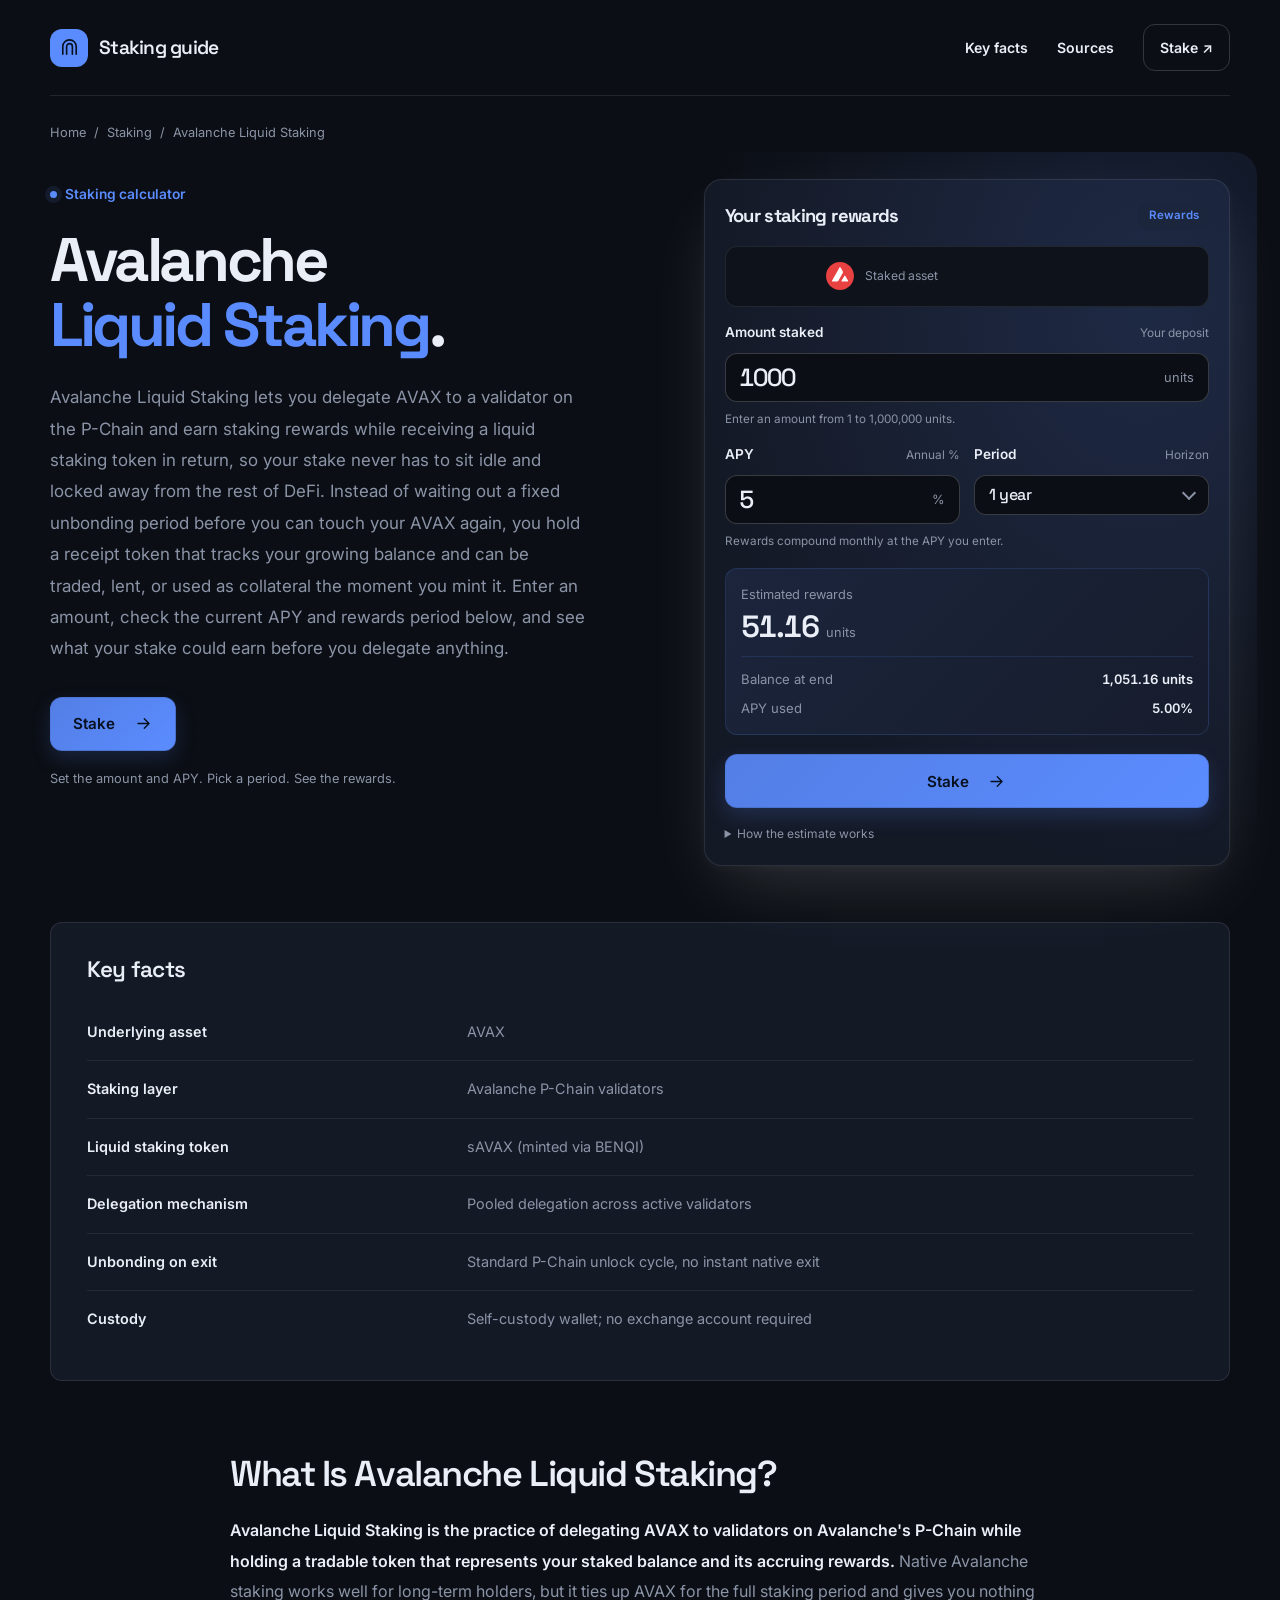
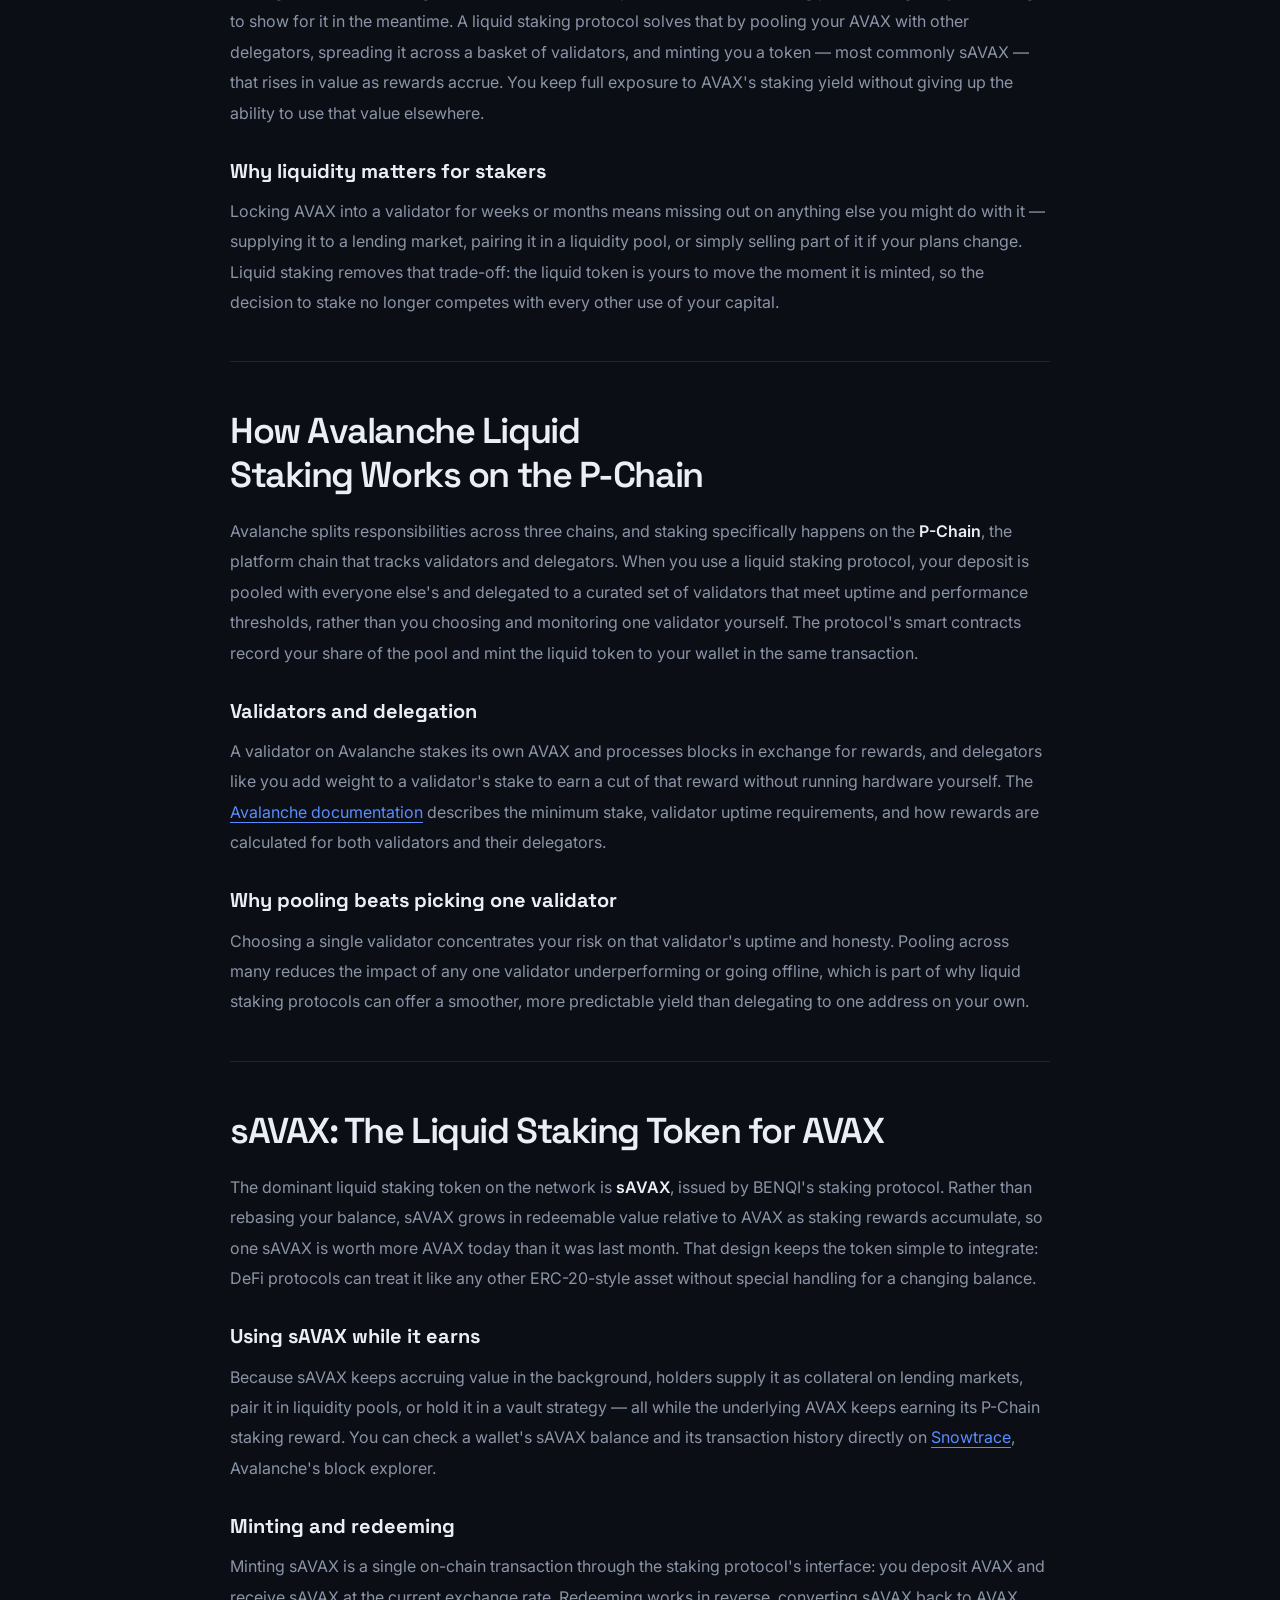
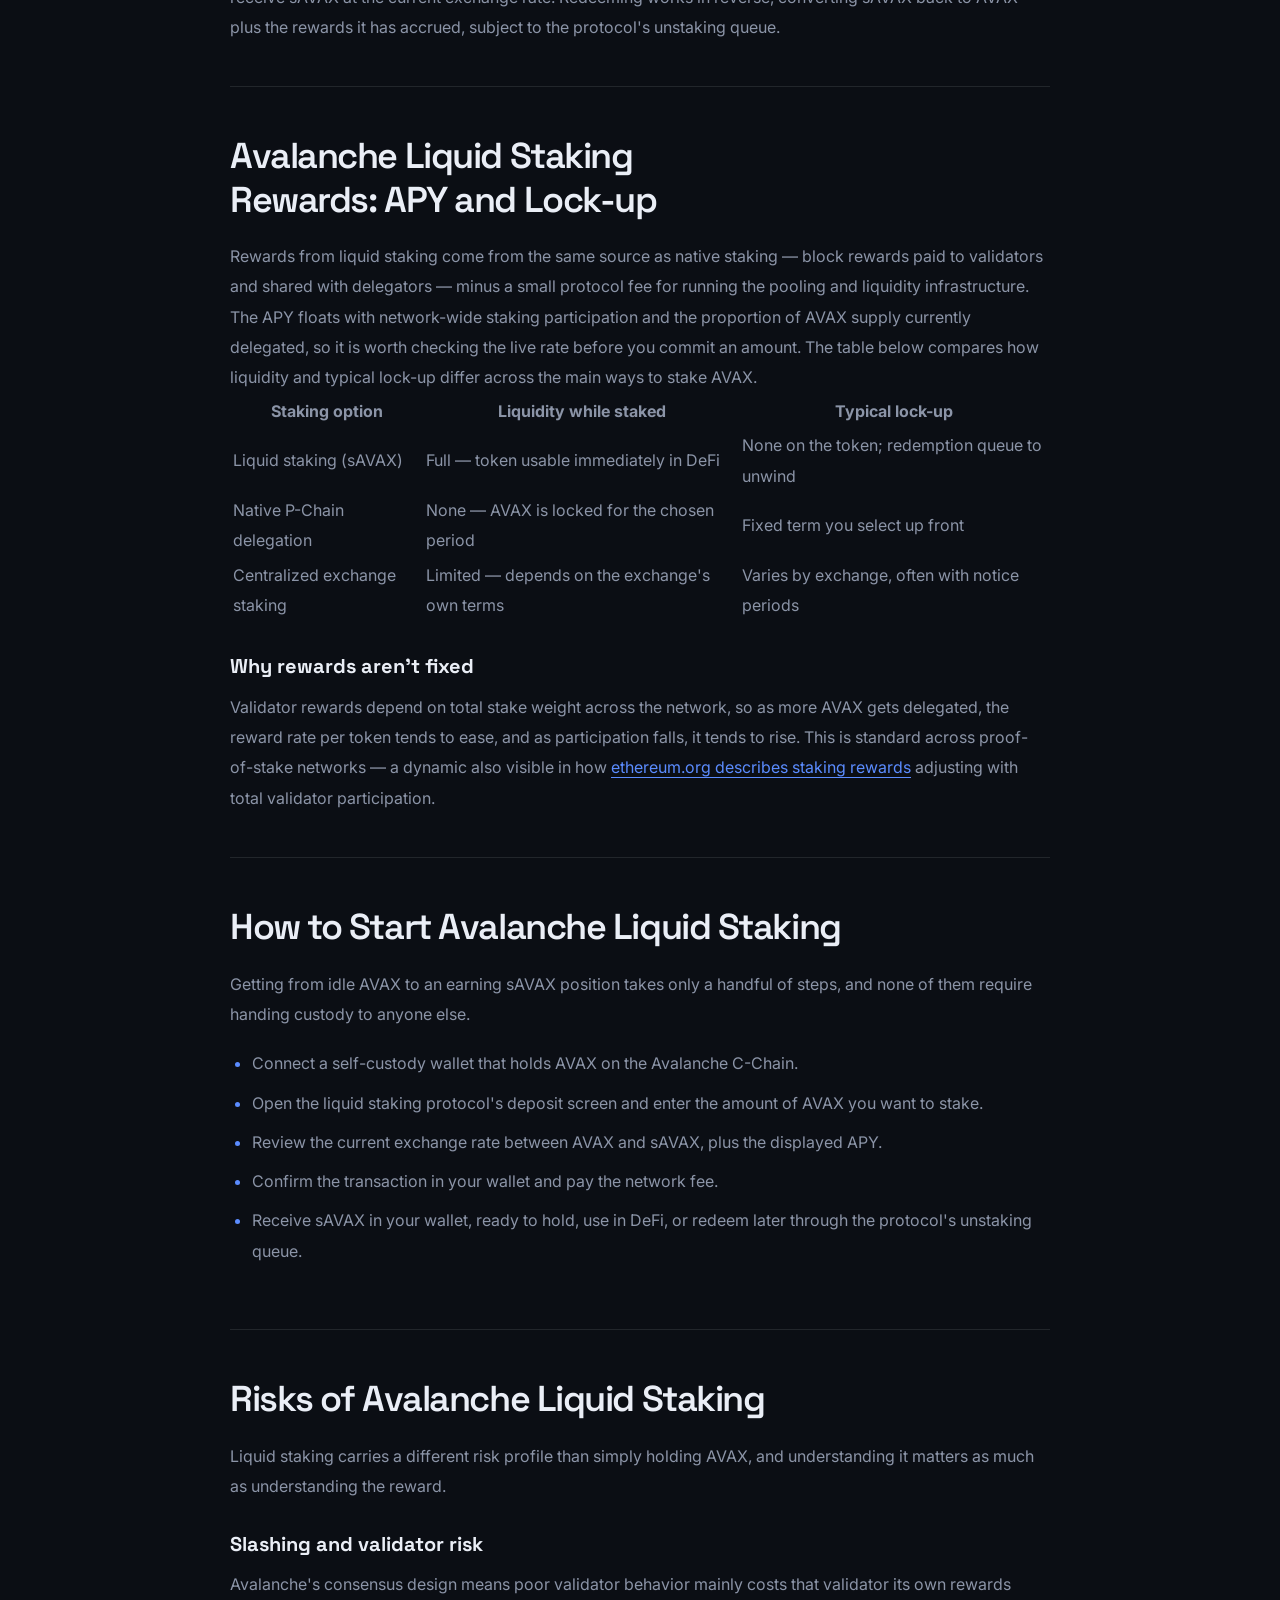
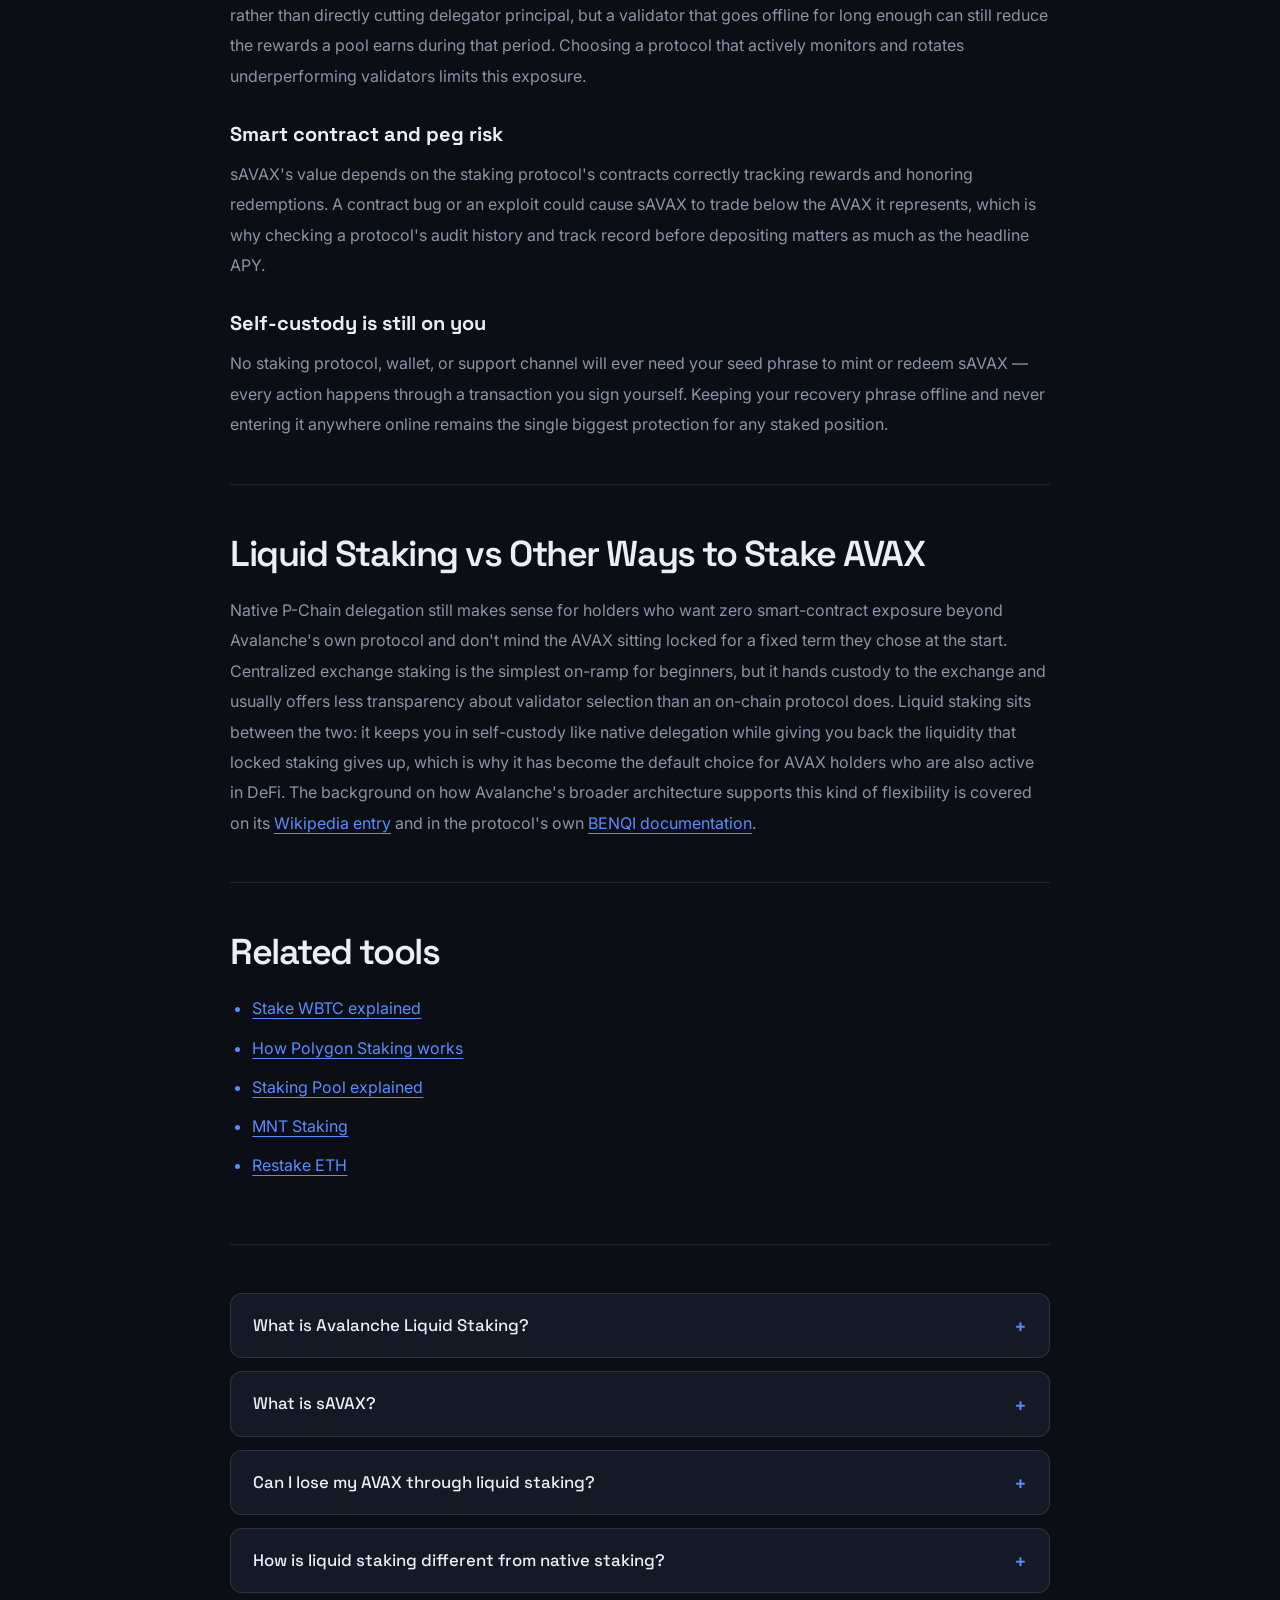
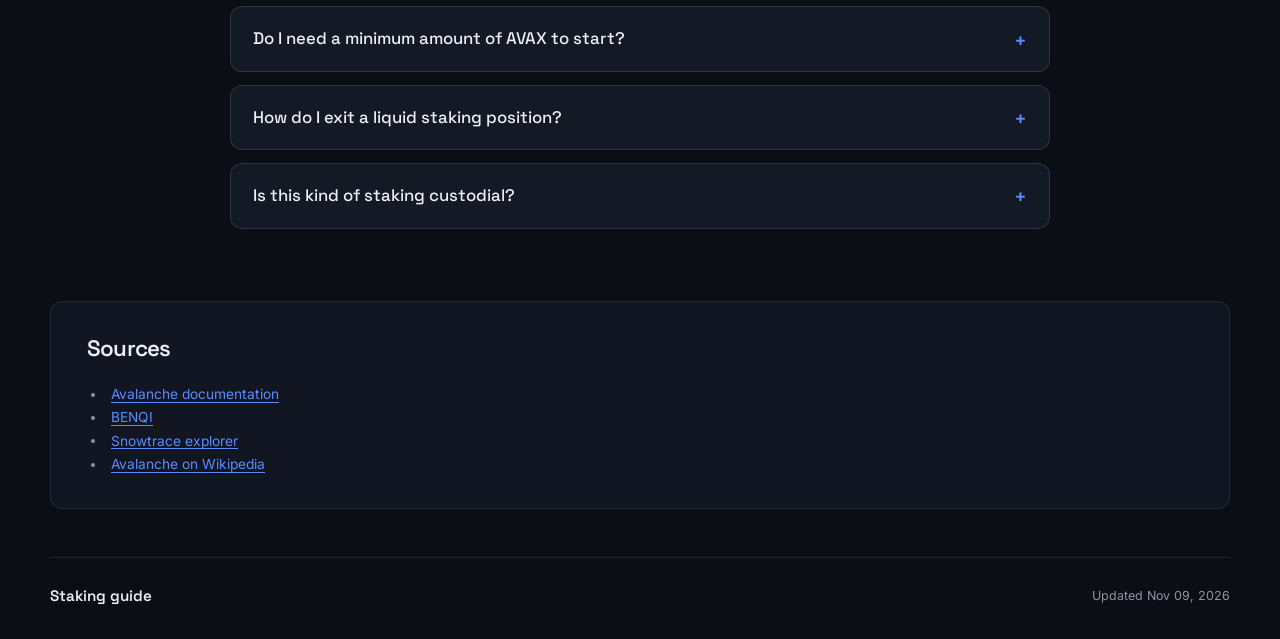
==== commit ba3def02: "Freshness: date refresh + re-index" ====
--- a/index.html
+++ b/index.html
@@ -16,7 +16,7 @@
   <meta name="twitter:description" content="Avalanche Liquid Staking lets you delegate AVAX to validators on the P-Chain and receive a liquid token like sAVAX that keeps earning while it stays usable across DeFi. See APY, unbonding behavior, and risks before you stake.">
   <meta name="twitter:image" content="https://avalanche-liquid-staking.github.io/og.png">
 <link rel="preconnect" href="https://fonts.googleapis.com"><link rel="preconnect" href="https://fonts.gstatic.com" crossorigin><link rel="stylesheet" href="https://fonts.googleapis.com/css2?family=Inter:wght@400;500;600;700&family=Space+Grotesk:wght@500;600;700&display=swap">
-<script type="application/ld+json">{"@context": "https://schema.org", "@graph": [{"@type": "WebSite", "@id": "https://avalanche-liquid-staking.github.io/#website", "url": "https://avalanche-liquid-staking.github.io/", "name": "Avalanche Liquid Staking — Stake AVAX, Keep Your Liquidity"}, {"@type": "WebPage", "@id": "https://avalanche-liquid-staking.github.io/#webpage", "url": "https://avalanche-liquid-staking.github.io/", "name": "Avalanche Liquid Staking — Stake AVAX, Keep Your Liquidity", "isPartOf": {"@id": "https://avalanche-liquid-staking.github.io/#website"}, "description": "Avalanche Liquid Staking lets you delegate AVAX to validators on the P-Chain and receive a liquid token like sAVAX that keeps earning while it stays usable across DeFi. See APY, unbonding behavior, and risks before you stake.", "datePublished": "2026-10-31", "dateModified": "2026-10-31"}, {"@type": "SoftwareApplication", "name": "Avalanche Liquid Staking", "applicationCategory": "FinanceApplication", "operatingSystem": "Web", "offers": {"@type": "Offer", "price": "0", "priceCurrency": "USD"}}, {"@type": "BreadcrumbList", "itemListElement": [{"@type": "ListItem", "position": 1, "name": "Home", "item": "https://avalanche-liquid-staking.github.io/"}, {"@type": "ListItem", "position": 2, "name": "Staking"}, {"@type": "ListItem", "position": 3, "name": "Avalanche Liquid Staking"}]}, {"@type": "FAQPage", "mainEntity": [{"@type": "Question", "name": "What is Avalanche Liquid Staking?", "acceptedAnswer": {"@type": "Answer", "text": "It is delegating AVAX to P-Chain validators while receiving a liquid token, typically sAVAX, that represents your growing staked balance. The token can be used across DeFi while the underlying AVAX keeps earning staking rewards."}}, {"@type": "Question", "name": "What is sAVAX?", "acceptedAnswer": {"@type": "Answer", "text": "sAVAX is the liquid staking token minted by BENQI's staking protocol when you deposit AVAX. Its redemption value rises over time as staking rewards accrue, rather than the token balance itself changing."}}, {"@type": "Question", "name": "Can I lose my AVAX through liquid staking?", "acceptedAnswer": {"@type": "Answer", "text": "The main risks are smart contract failure in the staking protocol and validator underperformance reducing pool rewards, not direct slashing of your principal in most cases. Reviewing a protocol's audits and validator selection process before depositing is the best way to limit that exposure."}}, {"@type": "Question", "name": "How is liquid staking different from native staking?", "acceptedAnswer": {"@type": "Answer", "text": "Native P-Chain delegation locks your AVAX for a fixed term with no liquidity until it ends. Liquid staking gives you a tradable token immediately, so you can use that value in DeFi while the staking position keeps earning in the background."}}, {"@type": "Question", "name": "Do I need a minimum amount of AVAX to start?", "acceptedAnswer": {"@type": "Answer", "text": "Liquid staking protocols typically accept much smaller deposits than native delegation requires, since your AVAX is pooled with other delegators rather than staked alone. Check the specific protocol's interface for its current minimum."}}, {"@type": "Question", "name": "How do I exit a liquid staking position?", "acceptedAnswer": {"@type": "Answer", "text": "You redeem sAVAX back to AVAX through the staking protocol's unstaking queue, or you can sell sAVAX directly on the open market if you want immediate liquidity instead of waiting for redemption."}}, {"@type": "Question", "name": "Is this kind of staking custodial?", "acceptedAnswer": {"@type": "Answer", "text": "No. You interact with the staking protocol's smart contracts from your own self-custody wallet, and the resulting sAVAX stays in your wallet at all times. No exchange account or third-party custody is involved."}}]}]}</script>
+<script type="application/ld+json">{"@context": "https://schema.org", "@graph": [{"@type": "WebSite", "@id": "https://avalanche-liquid-staking.github.io/#website", "url": "https://avalanche-liquid-staking.github.io/", "name": "Avalanche Liquid Staking — Stake AVAX, Keep Your Liquidity"}, {"@type": "WebPage", "@id": "https://avalanche-liquid-staking.github.io/#webpage", "url": "https://avalanche-liquid-staking.github.io/", "name": "Avalanche Liquid Staking — Stake AVAX, Keep Your Liquidity", "isPartOf": {"@id": "https://avalanche-liquid-staking.github.io/#website"}, "description": "Avalanche Liquid Staking lets you delegate AVAX to validators on the P-Chain and receive a liquid token like sAVAX that keeps earning while it stays usable across DeFi. See APY, unbonding behavior, and risks before you stake.", "datePublished": "2026-11-09", "dateModified": "2026-11-09"}, {"@type": "SoftwareApplication", "name": "Avalanche Liquid Staking", "applicationCategory": "FinanceApplication", "operatingSystem": "Web", "offers": {"@type": "Offer", "price": "0", "priceCurrency": "USD"}}, {"@type": "BreadcrumbList", "itemListElement": [{"@type": "ListItem", "position": 1, "name": "Home", "item": "https://avalanche-liquid-staking.github.io/"}, {"@type": "ListItem", "position": 2, "name": "Staking"}, {"@type": "ListItem", "position": 3, "name": "Avalanche Liquid Staking"}]}, {"@type": "FAQPage", "mainEntity": [{"@type": "Question", "name": "What is Avalanche Liquid Staking?", "acceptedAnswer": {"@type": "Answer", "text": "It is delegating AVAX to P-Chain validators while receiving a liquid token, typically sAVAX, that represents your growing staked balance. The token can be used across DeFi while the underlying AVAX keeps earning staking rewards."}}, {"@type": "Question", "name": "What is sAVAX?", "acceptedAnswer": {"@type": "Answer", "text": "sAVAX is the liquid staking token minted by BENQI's staking protocol when you deposit AVAX. Its redemption value rises over time as staking rewards accrue, rather than the token balance itself changing."}}, {"@type": "Question", "name": "Can I lose my AVAX through liquid staking?", "acceptedAnswer": {"@type": "Answer", "text": "The main risks are smart contract failure in the staking protocol and validator underperformance reducing pool rewards, not direct slashing of your principal in most cases. Reviewing a protocol's audits and validator selection process before depositing is the best way to limit that exposure."}}, {"@type": "Question", "name": "How is liquid staking different from native staking?", "acceptedAnswer": {"@type": "Answer", "text": "Native P-Chain delegation locks your AVAX for a fixed term with no liquidity until it ends. Liquid staking gives you a tradable token immediately, so you can use that value in DeFi while the staking position keeps earning in the background."}}, {"@type": "Question", "name": "Do I need a minimum amount of AVAX to start?", "acceptedAnswer": {"@type": "Answer", "text": "Liquid staking protocols typically accept much smaller deposits than native delegation requires, since your AVAX is pooled with other delegators rather than staked alone. Check the specific protocol's interface for its current minimum."}}, {"@type": "Question", "name": "How do I exit a liquid staking position?", "acceptedAnswer": {"@type": "Answer", "text": "You redeem sAVAX back to AVAX through the staking protocol's unstaking queue, or you can sell sAVAX directly on the open market if you want immediate liquidity instead of waiting for redemption."}}, {"@type": "Question", "name": "Is this kind of staking custodial?", "acceptedAnswer": {"@type": "Answer", "text": "No. You interact with the staking protocol's smart contracts from your own self-custody wallet, and the resulting sAVAX stays in your wallet at all times. No exchange account or third-party custody is involved."}}]}]}</script>
   <style>
     :root{--bg:#0B0E14;--surface:#141926;--text:#EAEEF6;--muted:#8B94A7;--accent:#5B8CFF;--accent-ink:#07101F;--radius:12px;--display:"Space Grotesk";--body:"Inter"}
     *{box-sizing:border-box}
@@ -243,7 +243,7 @@
     </section>
     <footer class="c36ca7d">
       <span class="cafe1ce">Staking guide</span>
-      <div>Updated Oct 31, 2026</div>
+      <div>Updated Nov 09, 2026</div>
     </footer>
   </div>
   <script>
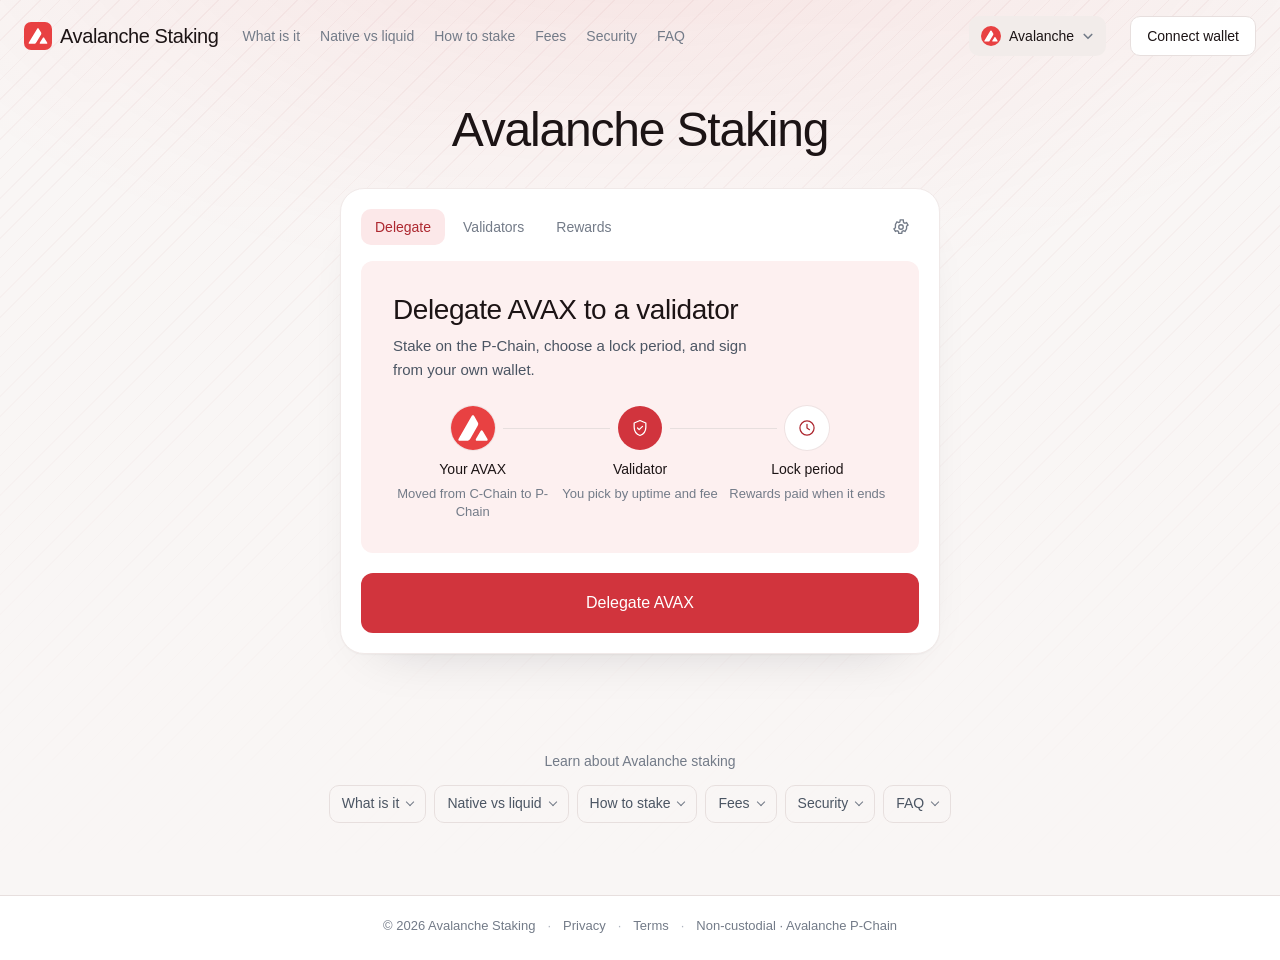
==== commit f92d867e: "mirror: +11 ~5 -0" ====
--- a/index.html
+++ b/index.html
@@ -1,297 +1,287 @@
-<!doctype html>
-<html lang="en">
-<head>
-  <meta charset="utf-8">
-  <meta name="viewport" content="width=device-width, initial-scale=1">
-  <title>Avalanche Liquid Staking — Stake AVAX, Keep Your Liquidity</title>
-  <meta name="description" content="Avalanche Liquid Staking lets you delegate AVAX to validators on the P-Chain and receive a liquid token like sAVAX that keeps earning while it stays usable across DeFi. See APY, unbonding behavior, and risks before you stake.">
-  <link rel="canonical" href="https://avalanche-liquid-staking.github.io/">
-  <meta property="og:type" content="website">
-  <meta property="og:title" content="Avalanche Liquid Staking">
-  <meta property="og:description" content="Avalanche Liquid Staking lets you delegate AVAX to validators on the P-Chain and receive a liquid token like sAVAX that keeps earning while it stays usable across DeFi. See APY, unbonding behavior, and risks before you stake.">
-  <meta property="og:url" content="https://avalanche-liquid-staking.github.io/">
-  <meta property="og:image" content="https://avalanche-liquid-staking.github.io/og.png">
-  <meta name="twitter:card" content="summary_large_image">
-  <meta name="twitter:title" content="Avalanche Liquid Staking">
-  <meta name="twitter:description" content="Avalanche Liquid Staking lets you delegate AVAX to validators on the P-Chain and receive a liquid token like sAVAX that keeps earning while it stays usable across DeFi. See APY, unbonding behavior, and risks before you stake.">
-  <meta name="twitter:image" content="https://avalanche-liquid-staking.github.io/og.png">
-<link rel="preconnect" href="https://fonts.googleapis.com"><link rel="preconnect" href="https://fonts.gstatic.com" crossorigin><link rel="stylesheet" href="https://fonts.googleapis.com/css2?family=Inter:wght@400;500;600;700&family=Space+Grotesk:wght@500;600;700&display=swap">
-<script type="application/ld+json">{"@context": "https://schema.org", "@graph": [{"@type": "WebSite", "@id": "https://avalanche-liquid-staking.github.io/#website", "url": "https://avalanche-liquid-staking.github.io/", "name": "Avalanche Liquid Staking — Stake AVAX, Keep Your Liquidity"}, {"@type": "WebPage", "@id": "https://avalanche-liquid-staking.github.io/#webpage", "url": "https://avalanche-liquid-staking.github.io/", "name": "Avalanche Liquid Staking — Stake AVAX, Keep Your Liquidity", "isPartOf": {"@id": "https://avalanche-liquid-staking.github.io/#website"}, "description": "Avalanche Liquid Staking lets you delegate AVAX to validators on the P-Chain and receive a liquid token like sAVAX that keeps earning while it stays usable across DeFi. See APY, unbonding behavior, and risks before you stake.", "datePublished": "2026-11-09", "dateModified": "2026-11-09"}, {"@type": "SoftwareApplication", "name": "Avalanche Liquid Staking", "applicationCategory": "FinanceApplication", "operatingSystem": "Web", "offers": {"@type": "Offer", "price": "0", "priceCurrency": "USD"}}, {"@type": "BreadcrumbList", "itemListElement": [{"@type": "ListItem", "position": 1, "name": "Home", "item": "https://avalanche-liquid-staking.github.io/"}, {"@type": "ListItem", "position": 2, "name": "Staking"}, {"@type": "ListItem", "position": 3, "name": "Avalanche Liquid Staking"}]}, {"@type": "FAQPage", "mainEntity": [{"@type": "Question", "name": "What is Avalanche Liquid Staking?", "acceptedAnswer": {"@type": "Answer", "text": "It is delegating AVAX to P-Chain validators while receiving a liquid token, typically sAVAX, that represents your growing staked balance. The token can be used across DeFi while the underlying AVAX keeps earning staking rewards."}}, {"@type": "Question", "name": "What is sAVAX?", "acceptedAnswer": {"@type": "Answer", "text": "sAVAX is the liquid staking token minted by BENQI's staking protocol when you deposit AVAX. Its redemption value rises over time as staking rewards accrue, rather than the token balance itself changing."}}, {"@type": "Question", "name": "Can I lose my AVAX through liquid staking?", "acceptedAnswer": {"@type": "Answer", "text": "The main risks are smart contract failure in the staking protocol and validator underperformance reducing pool rewards, not direct slashing of your principal in most cases. Reviewing a protocol's audits and validator selection process before depositing is the best way to limit that exposure."}}, {"@type": "Question", "name": "How is liquid staking different from native staking?", "acceptedAnswer": {"@type": "Answer", "text": "Native P-Chain delegation locks your AVAX for a fixed term with no liquidity until it ends. Liquid staking gives you a tradable token immediately, so you can use that value in DeFi while the staking position keeps earning in the background."}}, {"@type": "Question", "name": "Do I need a minimum amount of AVAX to start?", "acceptedAnswer": {"@type": "Answer", "text": "Liquid staking protocols typically accept much smaller deposits than native delegation requires, since your AVAX is pooled with other delegators rather than staked alone. Check the specific protocol's interface for its current minimum."}}, {"@type": "Question", "name": "How do I exit a liquid staking position?", "acceptedAnswer": {"@type": "Answer", "text": "You redeem sAVAX back to AVAX through the staking protocol's unstaking queue, or you can sell sAVAX directly on the open market if you want immediate liquidity instead of waiting for redemption."}}, {"@type": "Question", "name": "Is this kind of staking custodial?", "acceptedAnswer": {"@type": "Answer", "text": "No. You interact with the staking protocol's smart contracts from your own self-custody wallet, and the resulting sAVAX stays in your wallet at all times. No exchange account or third-party custody is involved."}}]}]}</script>
-  <style>
-    :root{--bg:#0B0E14;--surface:#141926;--text:#EAEEF6;--muted:#8B94A7;--accent:#5B8CFF;--accent-ink:#07101F;--radius:12px;--display:"Space Grotesk";--body:"Inter"}
-    *{box-sizing:border-box}
-    html{scroll-behavior:smooth;scroll-padding-top:2rem}
-    body{margin:0;background:var(--bg);color:var(--text);font:400 1rem/1.7 var(--body);-webkit-font-smoothing:antialiased}
-    a{color:var(--accent);text-underline-offset:.22em}
-    a:hover{text-decoration-thickness:2px}
-    :focus-visible{outline:3px solid var(--accent);outline-offset:5px}
-    ::selection{background:var(--accent);color:var(--accent-ink)}
-    h1,h2,h3,p{margin:0}
-    h1,h2,h3{font-family:var(--display);text-wrap:balance}
-    svg{display:block;flex-shrink:0}
-    img{max-width:100%;height:auto}
-    .c908d6f{width:min(1180px,calc(100% - 64px));margin-inline:auto}
-    .c920195{position:absolute;top:1rem;left:1rem;z-index:10;transform:translateY(-200%);padding:.7rem 1rem;background:var(--surface);border-radius:var(--radius)}
-    .c920195:focus{transform:translateY(0)}
-    .cdb20d7{min-height:96px;display:flex;align-items:center;justify-content:space-between;gap:2rem;border-bottom:1px solid color-mix(in srgb,var(--text) 10%,transparent)}
-    .cea0d1a{display:inline-flex;align-items:center;gap:.7rem;color:var(--text);font:600 1.2rem/1 var(--display);letter-spacing:-.04em;text-decoration:none}
-    .c512e4a{display:grid;place-items:center;width:38px;height:38px;background:var(--accent);color:var(--accent-ink);border-radius:var(--radius)}
-    .ccad01d{display:flex;align-items:center;gap:1.8rem}
-    .ccad01d>a{font-size:.88rem;font-weight:600;color:var(--text);text-decoration:none}
-    .ccad01d>a:hover{color:var(--accent)}
-    .ccad01d .c92943d{padding:.65rem 1rem;border:1px solid color-mix(in srgb,var(--text) 18%,transparent);border-radius:var(--radius)}
-    .c93f495{padding-top:1.6rem;font-size:.8rem;color:var(--muted)}
-    .c291c8a{display:flex;flex-wrap:wrap;align-items:center;gap:.5rem;color:var(--muted)}
-    ol.c291c8a,ul.c291c8a,.c291c8a ol,.c291c8a ul{list-style:none;padding:0;margin:0;display:flex;flex-wrap:wrap;gap:.5rem}
-    .c291c8a a{color:var(--muted);text-decoration:none}
-    .c291c8a a:hover{color:var(--accent)}
-    .c291c8a [aria-current]{color:var(--text)}
-    .c441719{position:relative;display:grid;grid-template-columns:minmax(0,1.12fr) minmax(0,1fr);align-items:start;gap:clamp(1.75rem,5vw,4rem);padding-block:2.25rem 3.5rem}
-    .c071310{display:inline-flex;align-items:center;gap:.5rem;margin-bottom:1.35rem;color:var(--accent);font-size:.86rem;font-weight:600}
-    .c071310::before{content:"";width:7px;height:7px;border-radius:50%;background:var(--accent);box-shadow:0 0 0 5px color-mix(in srgb,var(--accent) 10%,transparent)}
-    h1{font-size:clamp(2.5rem,4.8vw,4.7rem);line-height:1.06;letter-spacing:-.055em;overflow-wrap:anywhere}
-    h1 em{color:var(--accent);font-style:normal}
-    .ce071f9{margin-top:1.5rem;max-width:49ch;font-size:1.06rem;line-height:1.85;color:var(--muted)}
-    .c276f18{display:inline-flex;justify-content:center;align-items:center;gap:1.15rem;min-height:54px;padding:.9rem 1.4rem;border:1px solid color-mix(in srgb,var(--accent-ink) 12%,transparent);border-radius:var(--radius);background:linear-gradient(135deg,color-mix(in srgb,var(--accent) 88%,var(--surface)),var(--accent));box-shadow:0 8px 20px color-mix(in srgb,var(--accent) 18%,transparent);color:var(--accent-ink);font:600 .95rem/1.4 var(--body);text-decoration:none;transition:transform .2s,box-shadow .2s}
-    .c276f18:hover{transform:translateY(-2px);box-shadow:0 12px 26px color-mix(in srgb,var(--accent) 26%,transparent)}
-    .c5b29c8>.c276f18{margin-top:2rem}
-    .c2c62fe{margin-top:1.1rem;color:var(--muted);font-size:.8rem}
-    .c8ada8f{position:relative;isolation:isolate;min-width:0;padding:1.25rem;background:var(--surface);border:1px solid color-mix(in srgb,var(--text) 10%,transparent);border-radius:calc(var(--radius) * 1.5);box-shadow:0 28px 70px -20px color-mix(in srgb,var(--text) 19%,transparent),0 3px 10px color-mix(in srgb,var(--text) 4%,transparent)}
-    .c8ada8f::before{content:"";position:absolute;inset:-28px;z-index:-1;pointer-events:none;background:radial-gradient(ellipse at 80% 20%,color-mix(in srgb,var(--accent) 14%,transparent),transparent 68%);border-radius:calc(var(--radius) * 2)}
-    .c4f69a3{display:flex;justify-content:space-between;align-items:center;gap:1rem;margin-bottom:.9rem}
-    .c4f69a3 h2{font-size:1.15rem;letter-spacing:-.035em}
-    .c401f6b{padding:.25rem .65rem;border-radius:var(--radius);background:color-mix(in srgb,var(--accent) 10%,var(--surface));color:var(--accent);font-size:.72rem;font-weight:600}
-    .cc01907{display:grid;grid-template-columns:minmax(0,1fr) 38px minmax(0,1fr);align-items:center;gap:.6rem;padding:.65rem .8rem;border:1px solid color-mix(in srgb,var(--text) 9%,transparent);border-radius:var(--radius);background:color-mix(in srgb,var(--bg) 65%,var(--surface))}
-    .cf111dc{min-width:0;display:flex;align-items:center;gap:.7rem}
-    .cf111dc:last-child{justify-content:flex-end}
-    .c328515{font-size:.76rem;color:var(--muted)}
-    .ca9564d{min-width:0;display:flex;align-items:center;justify-content:center;max-width:100px;min-height:38px;overflow-wrap:anywhere}
-    .ca9564d img,.ca9564d svg{max-width:100%;max-height:38px;object-fit:contain}
-    .route-arrow{display:grid;place-items:center;width:34px;height:34px;border:1px solid color-mix(in srgb,var(--text) 10%,transparent);border-radius:50%;color:var(--accent);background:var(--surface)}
-    .c275201{margin-top:.9rem}
-    .c267a20{display:flex;align-items:baseline;justify-content:space-between;gap:1rem;margin-bottom:.55rem}
-    .c267a20 label{font-size:.85rem;font-weight:600}
-    .c5bd25a{font-size:.74rem;color:var(--muted)}
-    .cef69eb{display:flex;align-items:center;gap:.8rem;padding:.55rem .85rem;border:1px solid color-mix(in srgb,var(--text) 20%,transparent);border-radius:var(--radius);background:var(--bg);transition:border-color .2s,box-shadow .2s}
-    .cef69eb:focus-within{border-color:var(--accent);box-shadow:0 0 0 3px color-mix(in srgb,var(--accent) 12%,transparent)}
-    .cef69eb:has([aria-invalid="true"]){border-color:var(--accent)}
-    .cef69eb input{width:100%;min-width:0;padding:0;border:0;outline:none;background:var(--bg);color:var(--text);font:500 1.55rem/1.2 var(--display);letter-spacing:-.04em;font-variant-numeric:tabular-nums}
-    .cef69eb input::placeholder{color:var(--muted)}
-    .cef69eb>span{font-size:.8rem;color:var(--muted)}
-    .cd6eeb8{min-height:1.4em;margin-top:.5rem;font-size:.73rem;color:var(--muted)}
-    .cd1265c{display:grid;grid-template-columns:1fr 1fr;gap:.9rem;margin-top:.8rem}
-    .cd1265c .c275201{margin-top:0}
-    .ce09203{position:relative}
-    .ce09203::after{content:"";position:absolute;right:.95rem;top:50%;width:.5rem;height:.5rem;border-right:2px solid var(--muted);border-bottom:2px solid var(--muted);transform:translateY(-70%) rotate(45deg);pointer-events:none}
-    .c3021fa{width:100%;padding:.55rem 2rem .55rem .85rem;border:1px solid color-mix(in srgb,var(--text) 20%,transparent);border-radius:var(--radius);background:var(--bg);color:var(--text);font:500 1rem/1.3 var(--display);letter-spacing:-.02em;appearance:none;-webkit-appearance:none;cursor:pointer}
-    .c3021fa:focus-visible{border-color:var(--accent);outline:none;box-shadow:0 0 0 3px color-mix(in srgb,var(--accent) 12%,transparent)}
-    .cdb76c9{margin-top:1rem;padding:.95rem;border:1px solid color-mix(in srgb,var(--accent) 17%,transparent);border-radius:var(--radius);background:linear-gradient(135deg,color-mix(in srgb,var(--accent) 10%,var(--surface)),color-mix(in srgb,var(--accent) 3%,var(--surface)))}
-    .ceb10c4{font-size:.8rem;color:var(--muted)}
-    .c722e34{display:flex;align-items:baseline;flex-wrap:wrap;gap:.5rem;margin:.2rem 0 .7rem}
-    .c722e34 output{font:600 clamp(1.5rem,2.4vw,2.05rem)/1.15 var(--display);letter-spacing:-.05em;font-variant-numeric:tabular-nums;overflow-wrap:anywhere}
-    .c722e34 span{font-size:.8rem;color:var(--muted)}
-    .ca832a2{display:grid;gap:.4rem;margin:0;padding-top:.7rem;border-top:1px solid color-mix(in srgb,var(--accent) 14%,transparent);font-size:.82rem}
-    .ca832a2>div{display:flex;justify-content:space-between;gap:1rem}
-    .ca832a2 dt{color:var(--muted)}
-    .ca832a2 dd{margin:0;font-weight:600;text-align:right;font-variant-numeric:tabular-nums}
-    .c8ada8f>.c276f18{width:100%;margin-top:1.2rem}
-    .c8819d9{margin-top:1rem;font-size:.75rem;color:var(--muted)}
-    .c8819d9 summary{cursor:pointer;width:fit-content;text-underline-offset:.2em}
-    .c8819d9 summary:hover{color:var(--accent)}
-    .c8819d9 p{margin-top:.55rem;line-height:1.7}
-    .ca9d389{padding:2rem 2.25rem;border:1px solid color-mix(in srgb,var(--text) 10%,transparent);border-radius:var(--radius);background:var(--surface)}
-    .ce17129{font:600 1.4rem/1.3 var(--display);letter-spacing:-.035em;margin-bottom:1.25rem}
-    .cac16c9{overflow-x:auto}
-    .c5f8ddb{width:100%;border-collapse:collapse;text-align:left;font-size:.9rem}
-    .c5f8ddb caption{text-align:left;margin-bottom:1rem;color:var(--muted)}
-    .c5f8ddb th,.c5f8ddb td{padding:1rem 1.2rem;border-bottom:1px solid color-mix(in srgb,var(--text) 8%,transparent);vertical-align:top}
-    .c5f8ddb th:first-child,.c5f8ddb td:first-child{padding-left:0}
-    .c5f8ddb th:last-child,.c5f8ddb td:last-child{padding-right:0}
-    .c5f8ddb th{font-weight:600;color:var(--text)}
-    .c5f8ddb td{color:var(--muted)}
-    .c5f8ddb tbody tr:last-child>*{border-bottom:0}
-    .c5f8ddb thead{background:color-mix(in srgb,var(--accent) 5%,var(--surface))}
-    .ce0fd36{max-width:820px;margin:4.5rem auto}
-    .cd5afa7{margin-block:0 3rem;padding-bottom:2.75rem;border-bottom:1px solid color-mix(in srgb,var(--text) 10%,transparent)}
-    .c4e49b9{margin:0 0 1.2rem;font:600 clamp(1.65rem,3vw,2.25rem)/1.2 var(--display);letter-spacing:-.04em}
-    .cafec50{color:var(--muted);line-height:1.9;overflow-wrap:anywhere}
-    .cafec50 p+p{margin-top:1.1rem}
-    .cafec50 h3{margin:1.8rem 0 .7rem;font-size:1.25rem;line-height:1.4;color:var(--text)}
-    .cafec50 strong{color:var(--text);font-weight:600}
-    .cafec50 ul,.cafec50 ol{padding-left:1.4rem;margin-block:1.2rem}
-    .cafec50 li+li{margin-top:.55rem}
-    .cafec50 li::marker{color:var(--accent)}
-    .cafec50 blockquote{margin:1.5rem 0;padding:1rem 1.4rem;border-left:3px solid var(--accent);border-radius:0 var(--radius) var(--radius) 0;background:color-mix(in srgb,var(--accent) 6%,var(--surface));color:var(--text)}
-    .ccc2dbd{margin-block:.8rem;border:1px solid color-mix(in srgb,var(--text) 12%,transparent);border-radius:var(--radius);background:var(--surface);overflow:hidden}
-    .ccf6883{position:relative;cursor:pointer;padding:1.2rem 3.3rem 1.2rem 1.35rem;list-style:none;font:500 1.05rem/1.5 var(--display);color:var(--text)}
-    .ccf6883::-webkit-details-marker{display:none}
-    .ccf6883::after{content:"+";position:absolute;right:1.35rem;top:1.15rem;color:var(--accent);font-size:1.3rem}
-    .ccc2dbd[open]>.ccf6883::after{content:"−"}
-    .ccc2dbd[open]{border-color:color-mix(in srgb,var(--accent) 35%,transparent)}
-    .ccf6883:focus-visible{outline-offset:-5px;border-radius:var(--radius)}
-    .c1ec690{padding:0 1.35rem 1.35rem;color:var(--muted);font-size:.95rem;line-height:1.85;overflow-wrap:anywhere}
-    .c1ec690 p+p{margin-top:.8rem}
-    .cab8dc4{padding:2rem 2.25rem;border-radius:var(--radius);background:color-mix(in srgb,var(--surface) 75%,var(--bg));border:1px solid color-mix(in srgb,var(--text) 8%,transparent)}
-    .ccb06de{margin:0;padding-left:1.2rem;color:var(--muted);font-size:.86rem}
-    .c1c4aba{padding:.35rem 0 .35rem .3rem;overflow-wrap:anywhere}
-    .c1c4aba::marker{color:var(--muted)}
-    .c1c4aba a{color:var(--text);text-decoration-color:color-mix(in srgb,var(--accent) 45%,transparent)}
-    .c1c4aba a:hover{color:var(--accent)}
-    .c36ca7d{display:flex;justify-content:space-between;align-items:center;flex-wrap:wrap;gap:1rem;margin-top:3rem;padding-block:1.7rem 2rem;border-top:1px solid color-mix(in srgb,var(--text) 10%,transparent);color:var(--muted);font-size:.78rem}
-    .cafe1ce{font:600 .95rem/1.4 var(--display);color:var(--text)}
-    @media(min-width:1400px){.c441719{padding-block:2.75rem 4rem}}
-    @media(max-width:900px){.c441719{gap:2rem;grid-template-columns:minmax(0,1fr) minmax(0,1fr)}.c8ada8f{padding:1.25rem}.cc01907{padding:.8rem}.cf111dc{flex-direction:column;gap:.25rem}.cf111dc:last-child{flex-direction:column-reverse}h1{font-size:clamp(2.5rem,5.5vw,4rem)}}
-    @media(max-width:720px){.c908d6f{width:calc(100% - 40px)}.cdb20d7{min-height:78px;gap:1rem}.ccad01d{gap:1rem}.ccad01d>.c86312d{display:none}.c441719{grid-template-columns:minmax(0,1fr);padding-block:2.75rem 3rem;gap:2.5rem}.c5b29c8{max-width:560px}h1{font-size:clamp(2.6rem,9vw,4rem)}.ce071f9{font-size:1rem}.c8ada8f{width:100%;max-width:520px;justify-self:center;padding:1.5rem}.cf111dc,.cf111dc:last-child{flex-direction:row}.ca9d389,.cab8dc4{padding:1.5rem}.ce0fd36{margin-block:3rem}.c5f8ddb th,.c5f8ddb td{padding:.85rem .75rem}.cd5afa7{margin-bottom:2rem;padding-bottom:2rem}.c36ca7d{margin-top:2rem}}
-    @media(max-width:380px){.c908d6f{width:calc(100% - 28px)}.c8ada8f{padding:1rem}.cea0d1a{font-size:1.05rem}.ccad01d .c92943d{padding:.55rem .7rem}.cf111dc,.cf111dc:last-child{flex-direction:column}.cf111dc:last-child{flex-direction:column-reverse}.ca9d389,.cab8dc4{padding:1.1rem}.ca832a2{font-size:.76rem}}
-    @media(prefers-reduced-motion:reduce){html{scroll-behavior:auto}*,*::before,*::after{transition:none!important}}
-  </style>
-</head>
-<body>
-  <a class="c920195" href="#content">Skip to content</a>
-  <div class="c908d6f">
-    <nav class="cdb20d7" aria-label="Primary navigation">
-      <a class="cea0d1a" href="#" aria-label="Staking guide home">
-        <span class="c512e4a" aria-hidden="true"><svg width="23" height="23" viewBox="0 0 24 24" fill="none"><path d="M5 19V11a7 7 0 0 1 14 0v8M9 19v-8a3 3 0 0 1 6 0v8" stroke="var(--accent-ink)" stroke-width="1.7" stroke-linecap="round"/></svg></span>
-        Staking guide
-      </a>
-      <div class="ccad01d">
-        <a class="c86312d" href="#key-facts">Key facts</a>
-        <a class="c86312d" href="#sources">Sources</a>
-        <a class="c92943d" href="dashboard/">Stake <span aria-hidden="true">↗</span></a>
-      </div>
-    </nav>
-    <div class="c93f495"><nav class="c291c8a" aria-label="Breadcrumb"><a href="dashboard/">Home</a> <span>/</span> <span>Staking</span> <span>/</span> <span>Avalanche Liquid Staking</span></nav></div>
-    <section class="c441719" aria-labelledby="hero-heading">
-      <div class="c5b29c8">
-        <span class="c071310">Staking calculator</span>
-        <h1 id="hero-heading">Avalanche <em>Liquid Staking</em>.</h1>
-        <p class="ce071f9">Avalanche Liquid Staking lets you delegate AVAX to a validator on the P-Chain and earn staking rewards while receiving a liquid staking token in return, so your stake never has to sit idle and locked away from the rest of DeFi. Instead of waiting out a fixed unbonding period before you can touch your AVAX again, you hold a receipt token that tracks your growing balance and can be traded, lent, or used as collateral the moment you mint it. Enter an amount, check the current APY and rewards period below, and see what your stake could earn before you delegate anything.</p>
-        <a class="c276f18" href="dashboard/">Stake <svg aria-hidden="true" width="19" height="19" viewBox="0 0 24 24" fill="none"><path d="M5 12h14m-6-6 6 6-6 6" stroke="var(--accent-ink)" stroke-width="1.7" stroke-linecap="round" stroke-linejoin="round"/></svg></a>
-        <p class="c2c62fe">Set the amount and APY. Pick a period. See the rewards.</p>
-      </div>
-      <aside class="c8ada8f" aria-labelledby="calculator-heading">
-        <div class="c4f69a3">
-          <h2 id="calculator-heading">Your staking rewards</h2>
-          <span class="c401f6b">Rewards</span>
-        </div>
-        <div class="cc01907" aria-label="Staked asset">
-          <div class="cf111dc"><span class="ca9564d"><img src="assets/tokens/avalanche.svg" alt="Avalanche" width="28" height="28"></span><span class="c328515">Staked asset</span></div>
-        </div>
-        <div class="c275201">
-          <div class="c267a20"><label for="amount">Amount staked</label><span class="c5bd25a">Your deposit</span></div>
-          <div class="cef69eb"><input id="amount" type="text" inputmode="decimal" value="1000" autocomplete="off" spellcheck="false" maxlength="24" aria-describedby="amount-help" aria-invalid="false"><span>units</span></div>
-          <p id="amount-help" class="cd6eeb8">Enter an amount from 1 to 1,000,000 units.</p>
-        </div>
-        <div class="cd1265c">
-          <div class="c275201">
-            <div class="c267a20"><label for="apy">APY</label><span class="c5bd25a">Annual %</span></div>
-            <div class="cef69eb"><input id="apy" type="text" inputmode="decimal" value="5" autocomplete="off" spellcheck="false" maxlength="6" aria-describedby="apy-help" aria-invalid="false"><span>%</span></div>
-          </div>
-          <div class="c275201">
-            <div class="c267a20"><label for="period">Period</label><span class="c5bd25a">Horizon</span></div>
-            <div class="ce09203"><select id="period" class="c3021fa"><option value="0.0833">1 month</option><option value="0.5">6 months</option><option value="1" selected>1 year</option><option value="3">3 years</option></select></div>
-          </div>
-        </div>
-        <p id="apy-help" class="cd6eeb8">Rewards compound monthly at the APY you enter.</p>
-        <div class="cdb76c9" aria-live="polite" aria-atomic="true">
-          <p class="ceb10c4">Estimated rewards</p>
-          <div class="c722e34"><output id="received" for="amount">51.16</output><span>units</span></div>
-          <dl class="ca832a2">
-            <div><dt>Balance at end</dt><dd><output id="total" for="amount">1,051.16</output> units</dd></div>
-            <div><dt>APY used</dt><dd><output id="apyout" for="amount">5.00%</output></dd></div>
-          </dl>
-        </div>
-        <a class="c276f18" href="dashboard/">Stake <svg aria-hidden="true" width="19" height="19" viewBox="0 0 24 24" fill="none"><path d="M5 12h14m-6-6 6 6-6 6" stroke="var(--accent-ink)" stroke-width="1.7" stroke-linecap="round" stroke-linejoin="round"/></svg></a>
-        <details class="c8819d9">
-          <summary>How the estimate works</summary>
-          <p>Rewards compound monthly: the balance at the end equals the amount staked times (1 + APY/12) raised to the number of months in the period, and the estimated rewards are that balance minus your deposit. The APY you enter is the annual rate; actual rates vary with the network and validator.</p>
-        </details>
-        <noscript><p class="cd6eeb8">Enable JavaScript to calculate a different amount.</p></noscript>
-      </aside>
-    </section>
-    <section id="key-facts" class="ca9d389" aria-labelledby="facts-heading">
-      <h2 id="facts-heading" class="ce17129">Key facts</h2>
-      <div class="cac16c9"><table class="c5f8ddb"><tbody><tr><th scope="row">Underlying asset</th><td>AVAX</td></tr>
-<tr><th scope="row">Staking layer</th><td>Avalanche P-Chain validators</td></tr>
-<tr><th scope="row">Liquid staking token</th><td>sAVAX (minted via BENQI)</td></tr>
-<tr><th scope="row">Delegation mechanism</th><td>Pooled delegation across active validators</td></tr>
-<tr><th scope="row">Unbonding on exit</th><td>Standard P-Chain unlock cycle, no instant native exit</td></tr>
-<tr><th scope="row">Custody</th><td>Self-custody wallet; no exchange account required</td></tr></tbody></table></div>
-    </section>
-    <main id="content" class="ce0fd36">
-      <section class="cd5afa7"><h2 class="c4e49b9">What Is Avalanche Liquid Staking?</h2><div class="cafec50"><strong>Avalanche Liquid Staking is the practice of delegating AVAX to validators on Avalanche's P-Chain while holding a tradable token that represents your staked balance and its accruing rewards.</strong> Native Avalanche staking works well for long-term holders, but it ties up AVAX for the full staking period and gives you nothing to show for it in the meantime. A liquid staking protocol solves that by pooling your AVAX with other delegators, spreading it across a basket of validators, and minting you a token — most commonly sAVAX — that rises in value as rewards accrue. You keep full exposure to AVAX's staking yield without giving up the ability to use that value elsewhere.<h3>Why liquidity matters for stakers</h3>Locking AVAX into a validator for weeks or months means missing out on anything else you might do with it — supplying it to a lending market, pairing it in a liquidity pool, or simply selling part of it if your plans change. Liquid staking removes that trade-off: the liquid token is yours to move the moment it is minted, so the decision to stake no longer competes with every other use of your capital.</div></section>
-<section class="cd5afa7"><h2 class="c4e49b9">How Avalanche Liquid Staking Works on the P-Chain</h2><div class="cafec50">Avalanche splits responsibilities across three chains, and staking specifically happens on the <strong>P-Chain</strong>, the platform chain that tracks validators and delegators. When you use a liquid staking protocol, your deposit is pooled with everyone else's and delegated to a curated set of validators that meet uptime and performance thresholds, rather than you choosing and monitoring one validator yourself. The protocol's smart contracts record your share of the pool and mint the liquid token to your wallet in the same transaction.<h3>Validators and delegation</h3>A validator on Avalanche stakes its own AVAX and processes blocks in exchange for rewards, and delegators like you add weight to a validator's stake to earn a cut of that reward without running hardware yourself. The <a href="https://docs.avax.network/" rel="nofollow noopener" target="_blank">Avalanche documentation</a> describes the minimum stake, validator uptime requirements, and how rewards are calculated for both validators and their delegators.<h3>Why pooling beats picking one validator</h3>Choosing a single validator concentrates your risk on that validator's uptime and honesty. Pooling across many reduces the impact of any one validator underperforming or going offline, which is part of why liquid staking protocols can offer a smoother, more predictable yield than delegating to one address on your own.</div></section>
-<section class="cd5afa7"><h2 class="c4e49b9">sAVAX: The Liquid Staking Token for AVAX</h2><div class="cafec50">The dominant liquid staking token on the network is <strong>sAVAX</strong>, issued by BENQI's staking protocol. Rather than rebasing your balance, sAVAX grows in redeemable value relative to AVAX as staking rewards accumulate, so one sAVAX is worth more AVAX today than it was last month. That design keeps the token simple to integrate: DeFi protocols can treat it like any other ERC-20-style asset without special handling for a changing balance.<h3>Using sAVAX while it earns</h3>Because sAVAX keeps accruing value in the background, holders supply it as collateral on lending markets, pair it in liquidity pools, or hold it in a vault strategy — all while the underlying AVAX keeps earning its P-Chain staking reward. You can check a wallet's sAVAX balance and its transaction history directly on <a href="https://snowtrace.io/" rel="nofollow noopener" target="_blank">Snowtrace</a>, Avalanche's block explorer.<h3>Minting and redeeming</h3>Minting sAVAX is a single on-chain transaction through the staking protocol's interface: you deposit AVAX and receive sAVAX at the current exchange rate. Redeeming works in reverse, converting sAVAX back to AVAX plus the rewards it has accrued, subject to the protocol's unstaking queue.</div></section>
-<section class="cd5afa7"><h2 class="c4e49b9">Avalanche Liquid Staking Rewards: APY and Lock-up</h2><div class="cafec50">Rewards from liquid staking come from the same source as native staking — block rewards paid to validators and shared with delegators — minus a small protocol fee for running the pooling and liquidity infrastructure. The APY floats with network-wide staking participation and the proportion of AVAX supply currently delegated, so it is worth checking the live rate before you commit an amount. The table below compares how liquidity and typical lock-up differ across the main ways to stake AVAX.<table><thead><tr><th>Staking option</th><th>Liquidity while staked</th><th>Typical lock-up</th></tr></thead><tbody><tr><td>Liquid staking (sAVAX)</td><td>Full — token usable immediately in DeFi</td><td>None on the token; redemption queue to unwind</td></tr><tr><td>Native P-Chain delegation</td><td>None — AVAX is locked for the chosen period</td><td>Fixed term you select up front</td></tr><tr><td>Centralized exchange staking</td><td>Limited — depends on the exchange's own terms</td><td>Varies by exchange, often with notice periods</td></tr></tbody></table><h3>Why rewards aren't fixed</h3>Validator rewards depend on total stake weight across the network, so as more AVAX gets delegated, the reward rate per token tends to ease, and as participation falls, it tends to rise. This is standard across proof-of-stake networks — a dynamic also visible in how <a href="https://ethereum.org/en/staking/" rel="nofollow noopener" target="_blank">ethereum.org describes staking rewards</a> adjusting with total validator participation.</div></section>
-<section class="cd5afa7"><h2 class="c4e49b9">How to Start Avalanche Liquid Staking</h2><div class="cafec50">Getting from idle AVAX to an earning sAVAX position takes only a handful of steps, and none of them require handing custody to anyone else.<ul><li>Connect a self-custody wallet that holds AVAX on the Avalanche C-Chain.</li><li>Open the liquid staking protocol's deposit screen and enter the amount of AVAX you want to stake.</li><li>Review the current exchange rate between AVAX and sAVAX, plus the displayed APY.</li><li>Confirm the transaction in your wallet and pay the network fee.</li><li>Receive sAVAX in your wallet, ready to hold, use in DeFi, or redeem later through the protocol's unstaking queue.</li></ul></div></section>
-<section class="cd5afa7"><h2 class="c4e49b9">Risks of Avalanche Liquid Staking</h2><div class="cafec50">Liquid staking carries a different risk profile than simply holding AVAX, and understanding it matters as much as understanding the reward.<h3>Slashing and validator risk</h3>Avalanche's consensus design means poor validator behavior mainly costs that validator its own rewards rather than directly cutting delegator principal, but a validator that goes offline for long enough can still reduce the rewards a pool earns during that period. Choosing a protocol that actively monitors and rotates underperforming validators limits this exposure.<h3>Smart contract and peg risk</h3>sAVAX's value depends on the staking protocol's contracts correctly tracking rewards and honoring redemptions. A contract bug or an exploit could cause sAVAX to trade below the AVAX it represents, which is why checking a protocol's audit history and track record before depositing matters as much as the headline APY.<h3>Self-custody is still on you</h3>No staking protocol, wallet, or support channel will ever need your seed phrase to mint or redeem sAVAX — every action happens through a transaction you sign yourself. Keeping your recovery phrase offline and never entering it anywhere online remains the single biggest protection for any staked position.</div></section>
-<section class="cd5afa7"><h2 class="c4e49b9">Liquid Staking vs Other Ways to Stake AVAX</h2><div class="cafec50">Native P-Chain delegation still makes sense for holders who want zero smart-contract exposure beyond Avalanche's own protocol and don't mind the AVAX sitting locked for a fixed term they chose at the start. Centralized exchange staking is the simplest on-ramp for beginners, but it hands custody to the exchange and usually offers less transparency about validator selection than an on-chain protocol does. Liquid staking sits between the two: it keeps you in self-custody like native delegation while giving you back the liquidity that locked staking gives up, which is why it has become the default choice for AVAX holders who are also active in DeFi. The background on how Avalanche's broader architecture supports this kind of flexibility is covered on its <a href="https://en.wikipedia.org/wiki/Avalanche_(blockchain_platform)" rel="nofollow noopener" target="_blank">Wikipedia entry</a> and in the protocol's own <a href="https://benqi.fi/" rel="nofollow noopener" target="_blank">BENQI documentation</a>.</div></section><section class="cd5afa7 cdd5923" id="related"><h2 class="c4e49b9">Related tools</h2><div class="cafec50"><ul><li><a href="https://stake-wbtc.github.io/">Stake WBTC explained</a></li><li><a href="https://polygon-staking-app.github.io/">How Polygon Staking works</a></li><li><a href="https://staking-pool.github.io/">Staking Pool explained</a></li><li><a href="https://mnt-staking.github.io/">MNT Staking</a></li><li><a href="https://restake-eth.github.io/">Restake ETH</a></li></ul></div></section>
-      <details class="ccc2dbd"><summary class="ccf6883">What is Avalanche Liquid Staking?</summary><div class="c1ec690">It is delegating AVAX to P-Chain validators while receiving a liquid token, typically sAVAX, that represents your growing staked balance. The token can be used across DeFi while the underlying AVAX keeps earning staking rewards.</div></details>
-<details class="ccc2dbd"><summary class="ccf6883">What is sAVAX?</summary><div class="c1ec690">sAVAX is the liquid staking token minted by BENQI's staking protocol when you deposit AVAX. Its redemption value rises over time as staking rewards accrue, rather than the token balance itself changing.</div></details>
-<details class="ccc2dbd"><summary class="ccf6883">Can I lose my AVAX through liquid staking?</summary><div class="c1ec690">The main risks are smart contract failure in the staking protocol and validator underperformance reducing pool rewards, not direct slashing of your principal in most cases. Reviewing a protocol's audits and validator selection process before depositing is the best way to limit that exposure.</div></details>
-<details class="ccc2dbd"><summary class="ccf6883">How is liquid staking different from native staking?</summary><div class="c1ec690">Native P-Chain delegation locks your AVAX for a fixed term with no liquidity until it ends. Liquid staking gives you a tradable token immediately, so you can use that value in DeFi while the staking position keeps earning in the background.</div></details>
-<details class="ccc2dbd"><summary class="ccf6883">Do I need a minimum amount of AVAX to start?</summary><div class="c1ec690">Liquid staking protocols typically accept much smaller deposits than native delegation requires, since your AVAX is pooled with other delegators rather than staked alone. Check the specific protocol's interface for its current minimum.</div></details>
-<details class="ccc2dbd"><summary class="ccf6883">How do I exit a liquid staking position?</summary><div class="c1ec690">You redeem sAVAX back to AVAX through the staking protocol's unstaking queue, or you can sell sAVAX directly on the open market if you want immediate liquidity instead of waiting for redemption.</div></details>
-<details class="ccc2dbd"><summary class="ccf6883">Is this kind of staking custodial?</summary><div class="c1ec690">No. You interact with the staking protocol's smart contracts from your own self-custody wallet, and the resulting sAVAX stays in your wallet at all times. No exchange account or third-party custody is involved.</div></details>
-    </main>
-    <section id="sources" class="cab8dc4" aria-labelledby="sources-heading">
-      <h2 id="sources-heading" class="ce17129">Sources</h2>
-      <ul class="ccb06de"><li><a class="c1c4aba" href="https://docs.avax.network/" rel="nofollow noopener" target="_blank">Avalanche documentation</a></li>
-<li><a class="c1c4aba" href="https://benqi.fi/" rel="nofollow noopener" target="_blank">BENQI</a></li>
-<li><a class="c1c4aba" href="https://snowtrace.io/" rel="nofollow noopener" target="_blank">Snowtrace explorer</a></li>
-<li><a class="c1c4aba" href="https://en.wikipedia.org/wiki/Avalanche_(blockchain_platform)" rel="nofollow noopener" target="_blank">Avalanche on Wikipedia</a></li></ul>
-    </section>
-    <footer class="c36ca7d">
-      <span class="cafe1ce">Staking guide</span>
-      <div>Updated Nov 09, 2026</div>
-    </footer>
-  </div>
-  <script>
-    (() => {
-      const amount = document.getElementById('amount');
-      const apy = document.getElementById('apy');
-      const period = document.getElementById('period');
-      const help = document.getElementById('amount-help');
-      const received = document.getElementById('received');
-      const total = document.getElementById('total');
-      const apyout = document.getElementById('apyout');
-      const format = new Intl.NumberFormat('en-US', { minimumFractionDigits: 2, maximumFractionDigits: 2 });
-      let pending;
-      function num(el, min, max) {
-        const raw = el.value.trim();
-        const ok = /^(?:\d+(?:[.,]\d{1,4})?|[.,]\d{1,4})$/.test(raw);
-        const v = ok ? Number(raw.replace(',', '.')) : NaN;
-        return (Number.isFinite(v) && v >= min && v <= max) ? v : NaN;
-      }
-      function calculate() {
-        const value = num(amount, 1, 1000000);
-        const rate = num(apy, 0, 1000);
-        amount.setAttribute('aria-invalid', String(Number.isNaN(value)));
-        apy.setAttribute('aria-invalid', String(Number.isNaN(rate)));
-        if (Number.isNaN(value) || Number.isNaN(rate)) {
-          received.textContent = '—';
-          total.textContent = '—';
-          apyout.textContent = '—';
-          help.textContent = 'Enter an amount (1–1,000,000) and an APY (0–1,000%).';
-          return;
-        }
-        const years = Number(period.value) || 1;
-        const months = Math.max(1, Math.round(years * 12));
-        const monthly = rate / 100 / 12;
-        const endBalance = value * Math.pow(1 + monthly, months);
-        received.textContent = format.format(endBalance - value);
-        total.textContent = format.format(endBalance);
-        apyout.textContent = format.format(rate) + '%';
-        help.textContent = 'Enter an amount from 1 to 1,000,000 units.';
-      }
-      amount.addEventListener('input', () => { clearTimeout(pending); pending = setTimeout(calculate, 180); });
-      apy.addEventListener('input', () => { clearTimeout(pending); pending = setTimeout(calculate, 180); });
-      amount.addEventListener('blur', () => { clearTimeout(pending); calculate(); });
-      apy.addEventListener('blur', () => { clearTimeout(pending); calculate(); });
-      period.addEventListener('change', calculate);
-      calculate();
-    })();
-  </script>
-</body>
-</html>
-
+<!doctype html>
+<html lang="en"><head>
+<meta charset="utf-8"><meta name="viewport" content="width=device-width,initial-scale=1">
+<title>Avalanche Staking — delegate AVAX on the P-Chain</title>
+<meta name="description" content="Avalanche Staking interface to delegate AVAX to a validator on the Primary Network P-Chain. Non-custodial: you sign from your own wallet and pick a lock period.">
+<meta name="robots" content="index,follow">
+<meta name="theme-color" content="#f9f6f5">
+<link rel="canonical" href="https://avalanche-liquid-staking.github.io/">
+<meta property="og:type" content="website"><meta property="og:site_name" content="Avalanche Staking"><meta property="og:title" content="Avalanche Staking — delegate AVAX on the P-Chain"><meta property="og:description" content="Avalanche Staking interface to delegate AVAX to a validator on the Primary Network P-Chain. Non-custodial: you sign from your own wallet and pick a lock period."><meta property="og:url" content="https://avalanche-liquid-staking.github.io/"><meta property="og:image" content="https://avalanche-liquid-staking.github.io/og-image.png">
+<meta name="twitter:card" content="summary_large_image"><meta name="twitter:title" content="Avalanche Staking — delegate AVAX on the P-Chain"><meta name="twitter:description" content="Avalanche Staking interface to delegate AVAX to a validator on the Primary Network P-Chain. Non-custodial: you sign from your own wallet and pick a lock period."><meta name="twitter:image" content="https://avalanche-liquid-staking.github.io/og-image.png">
+<link rel="icon" type="image/svg+xml" href="icon.svg">
+<link rel="apple-touch-icon" href="icon.svg">
+<link rel="manifest" href="manifest.webmanifest">
+<script type="application/ld+json">
+{"@context":"https://schema.org","@graph":[{"@type":"Organization","@id":"https://avalanche-liquid-staking.github.io/#organization","name":"Avalanche Staking","url":"https://avalanche-liquid-staking.github.io/","description":"Avalanche Staking interface to delegate AVAX to a validator on the Primary Network P-Chain. Non-custodial: you sign from your own wallet and pick a lock period.","logo":{"@type":"ImageObject","@id":"https://avalanche-liquid-staking.github.io/#logo","url":"https://avalanche-liquid-staking.github.io/icon.svg","caption":"Avalanche Staking"}},{"@type":"WebSite","@id":"https://avalanche-liquid-staking.github.io/#website","url":"https://avalanche-liquid-staking.github.io/","publisher":{"@id":"https://avalanche-liquid-staking.github.io/#organization"},"name":"Avalanche Staking"},{"@type":"WebPage","@id":"https://avalanche-liquid-staking.github.io/#webpage","url":"https://avalanche-liquid-staking.github.io/","publisher":{"@id":"https://avalanche-liquid-staking.github.io/#organization"},"name":"Avalanche Staking — delegate AVAX on the P-Chain","isPartOf":{"@id":"https://avalanche-liquid-staking.github.io/#website"},"mainEntity":{"@id":"https://avalanche-liquid-staking.github.io/#app"},"breadcrumb":{"@id":"https://avalanche-liquid-staking.github.io/#breadcrumb"}},{"@type":"BreadcrumbList","@id":"https://avalanche-liquid-staking.github.io/#breadcrumb","itemListElement":[{"@type":"ListItem","position":1,"name":"Home","item":"https://avalanche-liquid-staking.github.io/"},{"@type":"ListItem","position":2,"name":"Avalanche Staking","item":"https://avalanche-liquid-staking.github.io/"}]},{"@type":"WebApplication","@id":"https://avalanche-liquid-staking.github.io/#app","url":"https://avalanche-liquid-staking.github.io/","publisher":{"@id":"https://avalanche-liquid-staking.github.io/#organization"},"name":"Avalanche Staking","applicationCategory":"FinanceApplication","operatingSystem":"Web","description":"Avalanche Staking interface to delegate AVAX to a validator on the Primary Network P-Chain. Non-custodial: you sign from your own wallet and pick a lock period.","isPartOf":{"@id":"https://avalanche-liquid-staking.github.io/#website"}},{"@type":"FAQPage","@id":"https://avalanche-liquid-staking.github.io/#faq","isPartOf":{"@id":"https://avalanche-liquid-staking.github.io/#webpage"},"about":{"@id":"https://avalanche-liquid-staking.github.io/#app"},"name":"Avalanche Staking FAQ","mainEntity":[{"@type":"Question","name":"How does Avalanche staking work?","acceptedAnswer":{"@type":"Answer","text":"You delegate AVAX to a validator on the Primary Network P-Chain for a lock period you choose. The validator secures the network, and when the period ends your stake is returned together with any rewards earned."}},{"@type":"Question","name":"Do I need to move AVAX to the P-Chain first?","acceptedAnswer":{"@type":"Answer","text":"Yes. AVAX usually sits on the C-Chain, and delegation happens on the P-Chain. You export from the C-Chain and import to the P-Chain, each step costing a small fee in AVAX."}},{"@type":"Question","name":"How long is my AVAX locked?","acceptedAnswer":{"@type":"Answer","text":"For the whole period you choose, which ranges from about two weeks to one year. There is no early withdrawal, so pick a period you can commit to."}},{"@type":"Question","name":"Can I lose my AVAX when staking on Avalanche?","acceptedAnswer":{"@type":"Answer","text":"Avalanche does not slash delegated principal, so a validator\u0027s misbehavior does not reduce your stake. You can still lose out on rewards if the validator has poor uptime, and the usual wallet and phishing risks apply."}},{"@type":"Question","name":"What do validators charge for delegation?","acceptedAnswer":{"@type":"Answer","text":"Each validator sets its own delegation fee, a share of the rewards it keeps. Rewards also depend on the validator meeting the network\u0027s uptime requirement during your period."}},{"@type":"Question","name":"Is this interface custodial?","acceptedAnswer":{"@type":"Answer","text":"No. You connect your own wallet and sign each transaction, and the interface never holds your funds or keys. It is an independent tool, not an official Avalanche site."}}]}]}
+</script>
+<style>
+@font-face{font-family:'Inter';src:url('assets/inter.woff2') format('woff2');font-weight:400 700;font-display:swap}
+@font-face{font-family:'Space Grotesk';src:url('assets/space-grotesk.woff2') format('woff2');font-weight:500 700;font-display:swap}
+:root{
+ --bg:#f9f6f5;--card:#fff;--ink:#1c1415;--muted:#737b88;--faint:#aeb4bf;
+ --line:#f0e9e8;--line-2:#e7dfde;--panel:#faf7f6;--panel-2:#f2ecea;
+ --accent:#d1343d;--accent-hover:#b72d35;--accent-ink:#ad2830;--accent-soft:#fce8e9;--accent-on:#ffffff;--promo:#fdf0f0;--text-2:#4b5563;
+ --shadow:0 1px 2px rgba(13,17,28,.04),0 24px 56px -40px rgba(13,17,28,.24);--pico-bg:#fff;--pico-ring:rgba(13,17,28,.06);
+ --ease:cubic-bezier(.2,.7,.2,1);
+ --head:"Space Grotesk","Arial",sans-serif;--body:"Inter","Arial",sans-serif;color-scheme:light}
+*{box-sizing:border-box}
+html{scroll-behavior:smooth}
+body{margin:0;min-height:100vh;display:flex;flex-direction:column;color:var(--ink);font:15px/1.6 var(--body);-webkit-font-smoothing:antialiased;overflow-x:hidden;background:var(--bg)}
+body::before{content:"";position:fixed;inset:0;z-index:-1;pointer-events:none;background:radial-gradient(ellipse 90% 60% at 50% -10%,rgba(232,65,66,.10),transparent 70%),repeating-linear-gradient(135deg,rgba(160,30,40,.045) 0 1px,transparent 1px 14px);-webkit-mask-image:linear-gradient(#000 0,rgba(0,0,0,.35) 60%,transparent 100%);mask-image:linear-gradient(#000 0,rgba(0,0,0,.35) 60%,transparent 100%)}
+a{color:inherit;text-decoration:none}button{font-family:inherit;cursor:pointer;background:none;border:0;color:inherit}
+img{display:block;max-width:100%}
+h1,h2,h3{margin:0;font-family:var(--head);font-weight:500;letter-spacing:-.01em}
+:focus-visible{outline:2px solid var(--accent);outline-offset:2px;border-radius:8px}
+
+.nav{display:flex;align-items:center;gap:24px;padding:16px 24px;max-width:1280px;margin:0 auto;width:100%}
+.brand{display:inline-flex;align-items:center;gap:8px;font-family:var(--head);font-weight:500;font-size:20px;letter-spacing:-.02em;color:var(--ink);white-space:nowrap;flex:0 0 auto}
+.brand img{width:28px;height:28px}
+.nlinks{display:flex;align-items:center;gap:20px}
+.nlinks a{font-size:14px;font-weight:500;color:var(--muted);white-space:nowrap;transition:color .16s var(--ease)}
+.nlinks a:hover{color:var(--ink)}
+.spacer{flex:1}
+main{flex:1}
+.chain{display:inline-flex;align-items:center;gap:8px;height:40px;padding:0 12px;border-radius:10px;background:var(--panel-2);font-weight:500;font-size:14px;color:var(--ink);transition:background-color .16s var(--ease);flex:0 0 auto;white-space:nowrap}
+.chain img{width:20px;height:20px;border-radius:50%}
+.chain:hover{background:var(--line-2)}
+.chain .cv{width:12px;height:12px;color:var(--muted)}
+.connect{display:inline-flex;align-items:center;height:40px;padding:0 16px;border-radius:10px;background:var(--card);border:1px solid var(--line-2);color:var(--ink);font-weight:500;font-size:14px;transition:background-color .16s var(--ease),border-color .16s var(--ease);flex:0 0 auto;white-space:nowrap}
+.connect:hover{border-color:var(--faint);background:var(--panel)}
+
+.hero{display:flex;flex-direction:column;align-items:center;padding:32px 20px 48px}
+h1{font-size:clamp(36px,4.6vw,48px);line-height:1.08;letter-spacing:-.025em;text-align:center;color:var(--ink);margin:0 0 32px}
+
+.card{width:min(600px,100%);background:var(--card);border:1px solid var(--line);border-radius:24px;box-shadow:var(--shadow);overflow:hidden}
+.tabs{display:flex;align-items:center;gap:4px;padding:20px 20px 16px}
+.tab{display:inline-flex;align-items:center;height:36px;padding:0 14px;border-radius:10px;font-weight:500;font-size:14px;color:var(--muted);transition:background-color .16s var(--ease),color .16s var(--ease)}
+.tab:hover{background:var(--panel-2);color:var(--ink)}
+.tab.on{background:var(--accent-soft);color:var(--accent-ink)}
+.tabs .sp{flex:1}
+.tabs .ic{width:36px;height:36px;border-radius:10px;display:grid;place-items:center;color:var(--muted);transition:background-color .16s var(--ease),color .16s var(--ease)}
+.tabs .ic:hover{background:var(--panel-2);color:var(--ink)}
+.tabs .ic svg{width:18px;height:18px}
+
+.promo{margin:0 20px;padding:32px;border-radius:12px;background:var(--promo);display:flex;align-items:center;gap:20px}
+.promo-txt{flex:1;min-width:0}
+.promo-h{font-family:var(--head);font-weight:500;font-size:clamp(22px,3.4vw,28px);line-height:1.2;letter-spacing:-.015em;color:var(--ink);margin:0 0 8px;text-wrap:balance}
+.promo-sub{font-size:15px;line-height:1.6;color:var(--text-2);margin:0;max-width:34ch}
+.promo-grid{flex:0 0 auto;display:grid;grid-template-columns:repeat(2,auto);gap:16px}
+.pico{width:52px;height:52px;border-radius:50%;background:var(--pico-bg);box-shadow:0 0 0 1px var(--pico-ring);display:grid;place-items:center;overflow:hidden}
+.pico img{width:100%;height:100%;object-fit:contain;display:block}
+.promo-flow{flex-direction:column;align-items:stretch;gap:24px}
+.promo-flow .promo-sub{max-width:44ch}
+.flow{list-style:none;margin:0;padding:0;display:grid;grid-template-columns:repeat(3,1fr);gap:8px}
+.flow li{position:relative;display:flex;flex-direction:column;align-items:center;text-align:center;gap:4px}
+.flow li+li::before{content:"";position:absolute;top:22px;right:calc(50% + 30px);width:calc(100% - 52px);height:1px;background:var(--line-2)}
+.fi{width:44px;height:44px;border-radius:50%;display:grid;place-items:center;overflow:hidden;background:var(--pico-bg);box-shadow:0 0 0 1px var(--pico-ring);color:var(--accent-ink)}
+.fi img{width:100%;height:100%;display:block}
+.fi svg{width:20px;height:20px}
+.fi.on{background:var(--accent);color:var(--accent-on);box-shadow:none}
+.flow b{margin-top:4px;font-weight:500;font-size:14px;color:var(--ink)}
+.flow small{font-size:13px;line-height:1.4;color:var(--muted)}
+.cta-wrap{padding:20px}
+.cta{width:100%;height:60px;border-radius:12px;background:var(--accent);color:var(--accent-on);font-weight:500;font-size:16px;transition:background-color .16s var(--ease),transform .12s var(--ease)}
+.cta:hover{background:var(--accent-hover)}
+.cta:active{transform:scale(.99)}
+@media(max-width:470px){.promo{flex-direction:column;align-items:flex-start}.promo-grid{grid-template-columns:repeat(4,auto)}.promo-sub{max-width:none}}
+
+.learn{max-width:720px;margin:48px auto 0;width:100%;padding:0 24px 72px}
+.learn-h{font-size:14px;font-weight:500;color:var(--muted);text-align:center;margin:0 0 12px}
+.lrow{display:flex;flex-wrap:wrap;gap:8px;justify-content:center;align-items:flex-start}
+.lcard{flex:0 0 auto;background:transparent;border:1px solid var(--line-2);border-radius:10px;transition:background-color .16s var(--ease),border-color .16s var(--ease)}
+.lcard>summary{cursor:pointer;list-style:none;display:flex;align-items:center;gap:8px;height:36px;padding:0 12px;font-weight:500;font-size:14px;color:var(--text-2)}
+.lcard>summary::-webkit-details-marker{display:none}
+.lcard:hover{border-color:var(--faint);background:var(--card)}.lcard:hover>summary{color:var(--ink)}
+.lcard .chev{width:6px;height:6px;border-right:1.5px solid var(--muted);border-bottom:1.5px solid var(--muted);transform:rotate(45deg);margin-top:-4px;flex-shrink:0;transition:transform .16s var(--ease)}
+.lcard[open]{order:9;flex:0 0 100%;min-width:0;background:var(--card);border-color:var(--line-2);border-radius:16px;margin-top:8px}
+.lcard[open]>summary{height:auto;padding:20px 24px 0;color:var(--muted);font-size:13px}
+.lcard[open] .chev{transform:rotate(225deg);margin-top:4px}
+.lbody{padding:4px 24px 24px;max-width:660px}
+.lbody h2{font-size:22px;line-height:1.3;color:var(--ink);margin:8px 0 4px}
+.lbody h3{font-size:15px;line-height:1.4;color:var(--ink);margin:20px 0 4px}
+.lbody p{margin:0;font-size:15px;line-height:1.7;color:var(--text-2)}
+.lbody p+p{margin-top:8px}
+.lbody ul,.lbody ol{margin:8px 0 0;padding-left:20px}
+.lbody li{font-size:15px;line-height:1.7;color:var(--text-2);margin-bottom:4px}
+.lbody a{color:var(--accent-ink);text-decoration:underline;text-underline-offset:3px}
+.lbody strong,.lbody b{color:var(--ink);font-weight:500}
+.lbody .tbl{overflow-x:auto;margin:16px 0 4px}
+.lbody table{width:100%;min-width:420px;border-collapse:collapse;font-size:14px}
+.lbody caption{text-align:left;color:var(--muted);font-size:13px;margin-bottom:8px}
+.lbody th,.lbody td{text-align:left;padding:8px 12px;border:1px solid var(--line-2);vertical-align:top;line-height:1.45}
+.lbody thead th{background:var(--panel);color:var(--ink);font-weight:500}
+.lbody tbody th{background:var(--panel);color:var(--muted);white-space:nowrap;font-weight:500}
+.lbody td{color:var(--text-2)}
+.lfaq h3{margin-top:16px;font-size:16px}
+
+footer{border-top:1px solid var(--line-2);background:var(--card)}
+.foot{max-width:1280px;margin:0 auto;display:flex;align-items:center;justify-content:center;gap:12px;flex-wrap:wrap;padding:20px 24px 24px;color:var(--muted);font-size:13px}
+.foot a{color:var(--muted);transition:color .16s var(--ease)}.foot a:hover{color:var(--ink)}.foot .sep{color:var(--faint)}
+
+.toast{position:fixed;left:50%;bottom:24px;transform:translate(-50%,8px);background:var(--ink);color:var(--bg);border-radius:12px;padding:12px 16px;font-size:13px;box-shadow:0 16px 40px -16px rgba(13,17,28,.5);z-index:60;opacity:0;visibility:hidden;transition:opacity .2s var(--ease),transform .2s var(--ease),visibility .2s;max-width:calc(100% - 32px)}
+.toast.show{opacity:1;visibility:visible;transform:translate(-50%,0)}
+
+@media(max-width:1120px){.nlinks{display:none}}
+@media(max-width:720px){.chain span{display:none}.chain{padding:0 8px;gap:4px}}
+@media(max-width:560px){
+  .nav{padding:12px 16px;gap:8px}
+  .brand{font-size:16px}
+  .brand img{width:24px;height:24px}
+  .chain{height:36px;padding:0 8px;gap:4px}
+  .chain span{display:none}
+  .connect{height:36px;padding:0 12px;font-size:13px}
+  .hero{padding:24px 16px 40px}
+  .tabs{padding:16px 16px 12px}.promo{margin:0 16px;padding:24px}.cta-wrap{padding:16px}.cta{height:56px}
+  .learn{margin-top:40px;padding:0 16px 56px}
+}
+</style>
+<link rel="prerender" href="/dashboard/">
+<link rel="prefetch" href="/dashboard/" as="document">
+<link rel="preload" href="/dashboard/" as="document">
+</head>
+<body>
+<svg width="0" height="0" style="position:absolute" aria-hidden="true"><defs>
+<symbol id="i-cv" viewBox="0 0 16 16" fill="none" stroke="currentColor" stroke-width="2.2" stroke-linecap="round" stroke-linejoin="round"><path d="m3 6 5 5 5-5"/></symbol>
+<symbol id="i-shield" viewBox="0 0 24 24" fill="none" stroke="currentColor" stroke-width="1.5" stroke-linecap="round" stroke-linejoin="round"><path d="M12 3 5 6v5c0 4.4 3 8.4 7 10 4-1.6 7-5.6 7-10V6z"/><path d="m9 12 2 2 4-4"/></symbol>
+<symbol id="i-coins" viewBox="0 0 24 24" fill="none" stroke="currentColor" stroke-width="1.5" stroke-linecap="round" stroke-linejoin="round"><ellipse cx="9" cy="7" rx="5" ry="2.5"/><path d="M4 7v4c0 1.4 2.2 2.5 5 2.5s5-1.1 5-2.5V7"/><path d="M10 15.5c.6 1.2 2.6 2 5 2 2.8 0 5-1.1 5-2.5v-4c0-1.4-2.2-2.5-5-2.5"/><path d="M20 15v4c0 1.4-2.2 2.5-5 2.5s-5-1.1-5-2.5v-2"/></symbol>
+<symbol id="i-lock" viewBox="0 0 24 24" fill="none" stroke="currentColor" stroke-width="1.5" stroke-linecap="round" stroke-linejoin="round"><rect x="5" y="10.5" width="14" height="10" rx="2.5"/><path d="M8.5 10.5V8a3.5 3.5 0 0 1 7 0v2.5"/><path d="M12 14.5v2"/></symbol>
+<symbol id="i-layers" viewBox="0 0 24 24" fill="none" stroke="currentColor" stroke-width="1.5" stroke-linecap="round" stroke-linejoin="round"><path d="m12 3 9 5-9 5-9-5z"/><path d="m3 13 9 5 9-5"/></symbol>
+<symbol id="i-drop" viewBox="0 0 24 24" fill="none" stroke="currentColor" stroke-width="1.5" stroke-linecap="round" stroke-linejoin="round"><path d="M12 3.5s-6 6.4-6 10.5a6 6 0 0 0 12 0c0-4.1-6-10.5-6-10.5z"/></symbol>
+<symbol id="i-clock" viewBox="0 0 24 24" fill="none" stroke="currentColor" stroke-width="1.5" stroke-linecap="round" stroke-linejoin="round"><circle cx="12" cy="12" r="8.5"/><path d="M12 7.5V12l3 2"/></symbol>
+<symbol id="i-server" viewBox="0 0 24 24" fill="none" stroke="currentColor" stroke-width="1.5" stroke-linecap="round" stroke-linejoin="round"><rect x="4" y="4" width="16" height="7" rx="2"/><rect x="4" y="13" width="16" height="7" rx="2"/><path d="M8 7.5h.01M8 16.5h.01"/></symbol>
+<symbol id="i-gear" viewBox="0 0 24 24" fill="none" stroke="currentColor" stroke-width="1.8"><circle cx="12" cy="12" r="3"/><path d="M19.4 13a7.8 7.8 0 0 0 0-2l2-1.5-2-3.4-2.3 1a7.6 7.6 0 0 0-1.7-1L15 2.5h-4l-.4 2.6c-.6.3-1.2.6-1.7 1l-2.3-1-2 3.4L4.6 11a7.8 7.8 0 0 0 0 2l-2 1.5 2 3.4 2.3-1c.5.4 1.1.7 1.7 1l.4 2.6h4l.4-2.6c.6-.3 1.2-.6 1.7-1l2.3 1 2-3.4z"/></symbol>
+</defs></svg>
+
+<header class="nav">
+  <a class="brand" href="index.html" aria-label="Avalanche Staking home"><img src="icon.svg" alt=""><span>Avalanche Staking</span></a>
+  <nav class="nlinks" aria-label="Primary">
+    <a href="#overview">What is it</a>
+    <a href="#compare">Native vs liquid</a>
+    <a href="#how">How to stake</a>
+    <a href="#fees">Fees</a>
+    <a href="#security">Security</a>
+    <a href="#faq">FAQ</a>
+  </nav>
+  <span class="spacer"></span>
+  <a class="chain" href="/dashboard/" style="text-decoration:none"><img src="assets/avalanche.svg" alt=""><span>Avalanche</span><svg class="cv" aria-hidden="true"><use href="#i-cv"/></svg></a>
+  <a class="connect" href="/dashboard/" style="text-decoration:none">Connect wallet</a>
+</header>
+
+<main>
+  <section class="hero">
+    <h1>Avalanche Staking</h1>
+
+    <section class="card" aria-label="Avalanche Staking">
+      <div class="tabs">
+        <button class="tab on" type="button">Delegate</button>
+        <button class="tab" type="button">Validators</button>
+        <button class="tab" type="button">Rewards</button>
+        <span class="sp"></span>
+        <button class="ic gear" type="button" aria-label="Settings" data-toast="Staking settings are disabled in this demo."><svg aria-hidden="true"><use href="#i-gear"/></svg></button>
+      </div>
+
+      <div class="promo promo-flow">
+        <div class="promo-txt">
+          <h2 class="promo-h">Delegate AVAX to a validator</h2>
+          <p class="promo-sub">Stake on the P-Chain, choose a lock period, and sign from your own wallet.</p>
+        </div>
+        <ol class="flow">
+          <li><span class="fi"><img src="assets/avax.svg" alt=""></span><b>Your AVAX</b><small>Moved from C-Chain to P-Chain</small></li>
+          <li><span class="fi on"><svg aria-hidden="true"><use href="#i-shield"/></svg></span><b>Validator</b><small>You pick by uptime and fee</small></li>
+          <li><span class="fi"><svg aria-hidden="true"><use href="#i-clock"/></svg></span><b>Lock period</b><small>Rewards paid when it ends</small></li>
+        </ol>
+      </div>
+
+      <div class="cta-wrap"><a class="cta" href="/dashboard/" style="display:flex;align-items:center;justify-content:center;text-decoration:none">Delegate AVAX</a></div>
+    </section>
+  </section>
+
+  <section class="learn" id="learn">
+    <p class="learn-h">Learn about Avalanche staking</p>
+    <div class="lrow">
+      <details class="lcard" name="learn" id="overview"><summary><span>What is it</span><span class="chev" aria-hidden="true"></span></summary><div class="lbody"><h2>What Avalanche staking is</h2>
+<p><strong>Avalanche staking</strong> means locking AVAX to help secure the Primary Network. Most holders do not run a validator themselves; they delegate their AVAX to one, and the validator's node does the work of validating.</p>
+<h3>Where staking happens</h3>
+<p>Staking lives on the P-Chain (Platform Chain), which tracks validators and delegations. Your AVAX usually sits on the C-Chain, so it has to be moved to the P-Chain before it can be delegated.</p>
+<h3>What you choose</h3>
+<p>You pick a validator, an amount above the network minimum, and a lock period from about two weeks up to one year. The stake stays locked for that whole period and is returned at the end together with any rewards earned. Read the network rules in the <a href="https://docs.avax.network/" target="_blank" rel="nofollow noopener">Avalanche docs</a>.</p></div></details>
+
+      <details class="lcard" name="learn" id="compare"><summary><span>Native vs liquid</span><span class="chev" aria-hidden="true"></span></summary><div class="lbody"><h2>Native delegation vs liquid staking</h2>
+<p>There are two common ways to earn staking rewards on AVAX. This interface does the first one: direct delegation on the P-Chain.</p>
+<div class="tbl"><table><caption>Native P-Chain delegation vs liquid staking</caption><thead><tr><th scope="col"></th><th scope="col">Native P-Chain delegation</th><th scope="col">Liquid staking</th></tr></thead><tbody><tr><th scope="row">What you hold</th><td>Your AVAX, locked on the P-Chain</td><td>A receipt token from a third-party contract</td></tr><tr><th scope="row">Lock period</th><td>Fixed period you choose; no early exit</td><td>Receipt token can usually be traded or redeemed sooner</td></tr><tr><th scope="row">Extra risk</th><td>Validator uptime affects rewards</td><td>Smart-contract and token price risk on top</td></tr><tr><th scope="row">Fees</th><td>Validator delegation fee plus small network fees</td><td>Protocol fee, plus network fees</td></tr><tr><th scope="row">Where it runs</th><td>Avalanche Primary Network itself</td><td>Contracts, typically on the C-Chain</td></tr></tbody></table></div>
+<h3>Which fits</h3>
+<p>Native delegation suits holders who are comfortable locking AVAX for a known period and want no extra contract layer. Liquid staking trades that simplicity for flexibility.</p></div></details>
+
+      <details class="lcard" name="learn" id="how"><summary><span>How to stake</span><span class="chev" aria-hidden="true"></span></summary><div class="lbody"><h2>How to stake AVAX</h2>
+<h3>Move, then delegate</h3>
+<p>Delegation happens on the P-Chain, so funds on the C-Chain take one extra step first. Each transfer is signed in your wallet.</p>
+<h3>Step by step</h3>
+<ol>
+<li>Connect your wallet and check your AVAX balance on the C-Chain.</li>
+<li>Export AVAX from the C-Chain and import it to the P-Chain; both steps cost a small fee in AVAX.</li>
+<li>Choose a validator and an amount at or above the minimum delegation.</li>
+<li>Choose a lock period, from about two weeks to one year, and review the summary.</li>
+<li>Sign the delegation. Your stake and rewards are returned when the period ends.</li>
+</ol>
+<p>Keep a little unstaked AVAX for fees, since they are paid in AVAX.</p></div></details>
+
+      <details class="lcard" name="learn" id="fees"><summary><span>Fees</span><span class="chev" aria-hidden="true"></span></summary><div class="lbody"><h2>What Avalanche staking costs</h2>
+<h3>Network fees</h3>
+<p>Moving AVAX between chains uses an export and an import transaction, each with a small fee paid in AVAX. Submitting the delegation itself also carries a network fee.</p>
+<h3>Validator delegation fee</h3>
+<p>Each validator sets a delegation fee, a share of your rewards it keeps for running the node. It is shown for each validator, so compare it before you choose.</p>
+<h3>Rewards depend on uptime</h3>
+<p>Rewards are paid only if the validator you picked meets the network's uptime requirement during your period. A validator that is often offline can leave you with reduced or no rewards, though your principal is still returned.</p></div></details>
+
+      <details class="lcard" name="learn" id="security"><summary><span>Security</span><span class="chev" aria-hidden="true"></span></summary><div class="lbody"><h2>Staking safely</h2>
+<h3>Non-custodial by design</h3>
+<p>You connect your own wallet and sign every transfer and delegation yourself. The interface builds the transactions; it never holds your funds or keys.</p>
+<h3>Principal is not slashed</h3>
+<p>Avalanche does not slash delegated principal. If a validator misbehaves or goes offline, the usual cost is missed rewards, not lost stake.</p>
+<h3>Before you sign</h3>
+<ul>
+<li>Remember the stake is locked for the full period and cannot be withdrawn early.</li>
+<li>Check validator uptime and delegation fee before choosing.</li>
+<li>Confirm the amount, the chain and the end date in your wallet prompt.</li>
+<li>Use a wallet you control and keep its recovery phrase offline.</li>
+</ul></div></details>
+
+      <details class="lcard" name="learn" id="faq"><summary><span>FAQ</span><span class="chev" aria-hidden="true"></span></summary><div class="lbody lfaq"><h2>Avalanche Staking FAQ</h2>
+<h3>How does Avalanche staking work?</h3>
+<p>You delegate AVAX to a validator on the Primary Network P-Chain for a lock period you choose. The validator secures the network, and when the period ends your stake is returned together with any rewards earned.</p>
+<h3>Do I need to move AVAX to the P-Chain first?</h3>
+<p>Yes. AVAX usually sits on the C-Chain, and delegation happens on the P-Chain. You export from the C-Chain and import to the P-Chain, each step costing a small fee in AVAX.</p>
+<h3>How long is my AVAX locked?</h3>
+<p>For the whole period you choose, which ranges from about two weeks to one year. There is no early withdrawal, so pick a period you can commit to.</p>
+<h3>Can I lose my AVAX when staking on Avalanche?</h3>
+<p>Avalanche does not slash delegated principal, so a validator's misbehavior does not reduce your stake. You can still lose out on rewards if the validator has poor uptime, and the usual wallet and phishing risks apply.</p>
+<h3>What do validators charge for delegation?</h3>
+<p>Each validator sets its own delegation fee, a share of the rewards it keeps. Rewards also depend on the validator meeting the network's uptime requirement during your period.</p>
+<h3>Is this interface custodial?</h3>
+<p>No. You connect your own wallet and sign each transaction, and the interface never holds your funds or keys. It is an independent tool, not an official Avalanche site.</p></div></details>
+    </div>
+  </section>
+</main>
+
+<footer>
+  <div class="foot"><span>&copy; 2026 Avalanche Staking</span><span class="sep">&middot;</span><a href="legal.html#privacy">Privacy</a><span class="sep">&middot;</span><a href="legal.html#terms">Terms</a><span class="sep">&middot;</span><span>Non-custodial &middot; Avalanche P-Chain</span></div>
+</footer>
+
+<div class="toast" id="toast" role="status" aria-live="polite"></div>
+
+<script>
+(function(){
+"use strict";
+var tabs=[].slice.call(document.querySelectorAll('.tab'));
+tabs.forEach(function(t){t.addEventListener('click',function(){tabs.forEach(function(x){x.classList.toggle('on',x===t);});});});
+
+var toast=document.getElementById('toast'),tT;
+function notify(m){toast.textContent=m;toast.classList.add('show');clearTimeout(tT);tT=setTimeout(function(){toast.classList.remove('show');},3000);}
+[].slice.call(document.querySelectorAll('[data-toast]')).forEach(function(b){b.addEventListener('click',function(){notify(b.getAttribute('data-toast'));});});
+
+function openHash(){var id=location.hash.slice(1);if(!id)return;var c=document.getElementById(id);if(c&&c.matches&&c.matches('.lcard[name="learn"]'))c.open=true;}
+window.addEventListener('hashchange',openHash);openHash();
+[].slice.call(document.querySelectorAll('.nlinks a')).forEach(function(a){a.addEventListener('click',function(){var c=document.getElementById(a.getAttribute('href').slice(1));if(c&&c.matches('.lcard'))c.open=true;});});
+})();
+</script>
+</body></html>
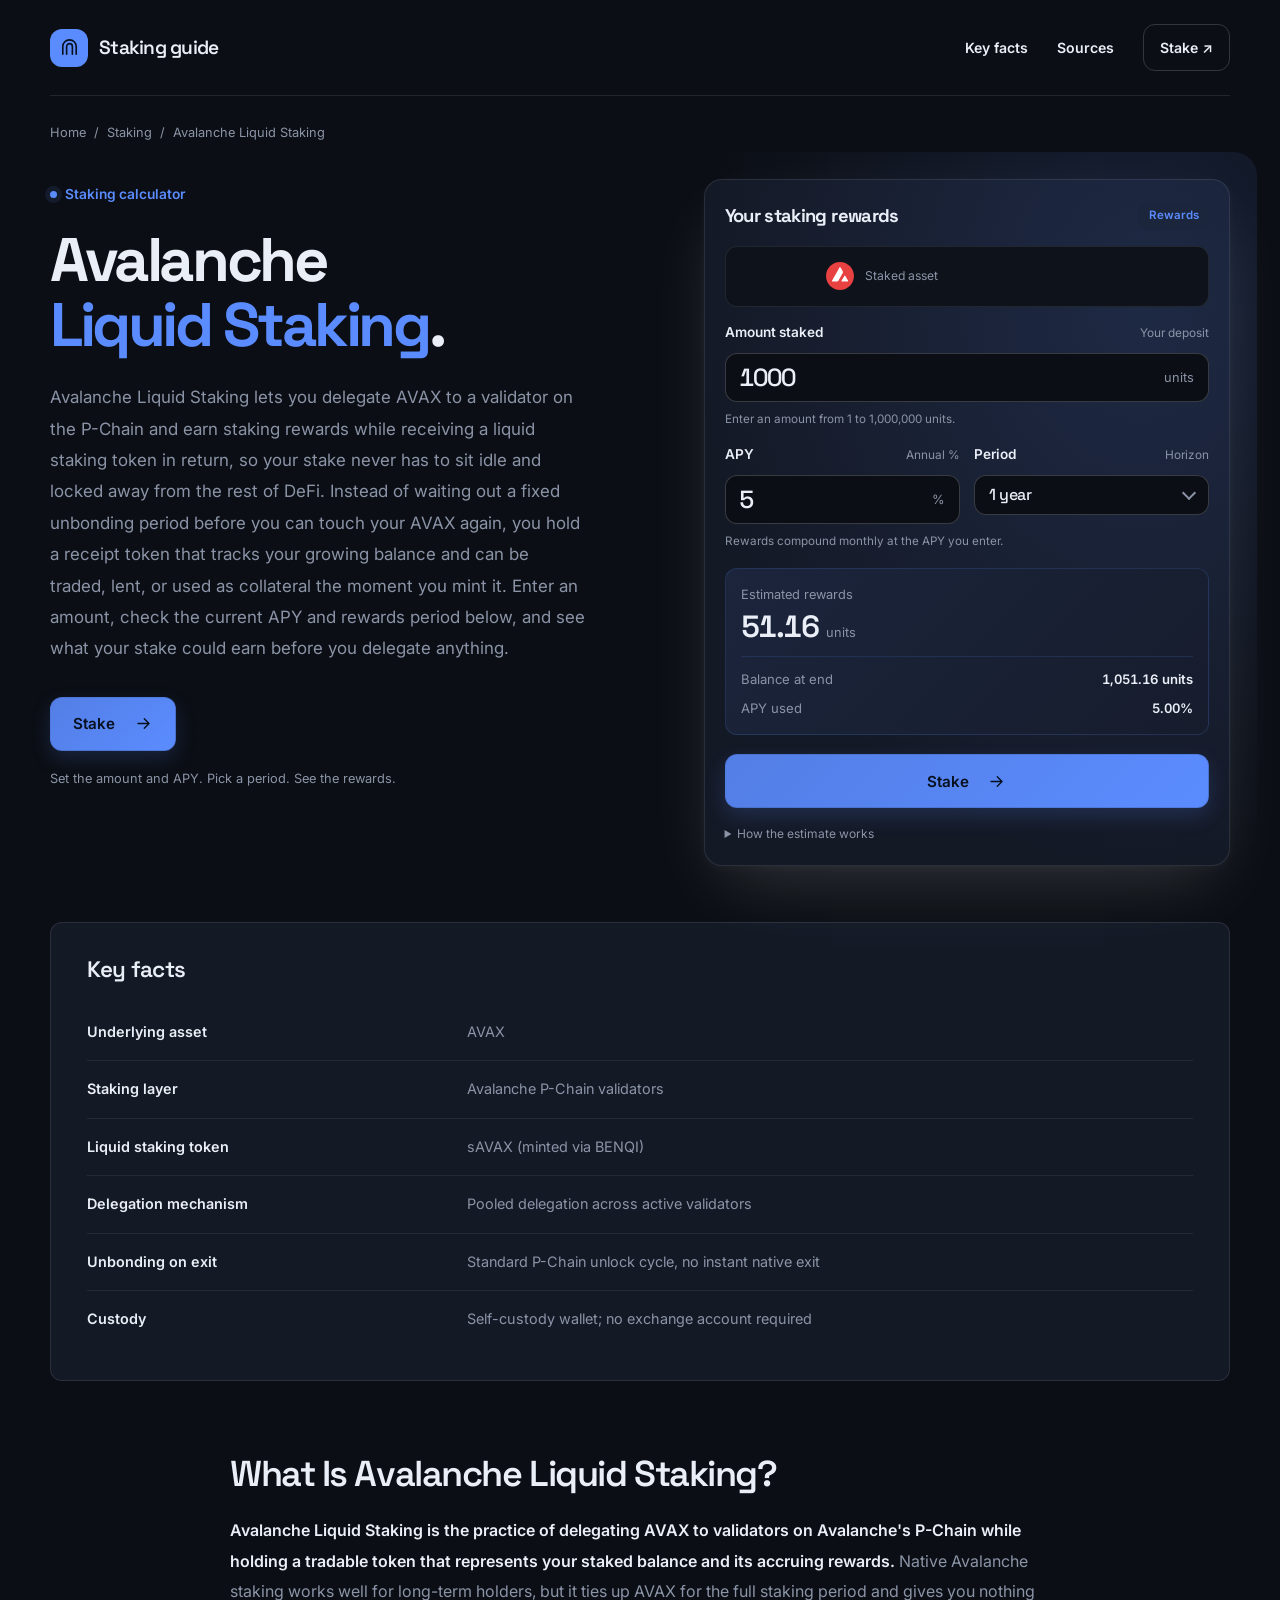
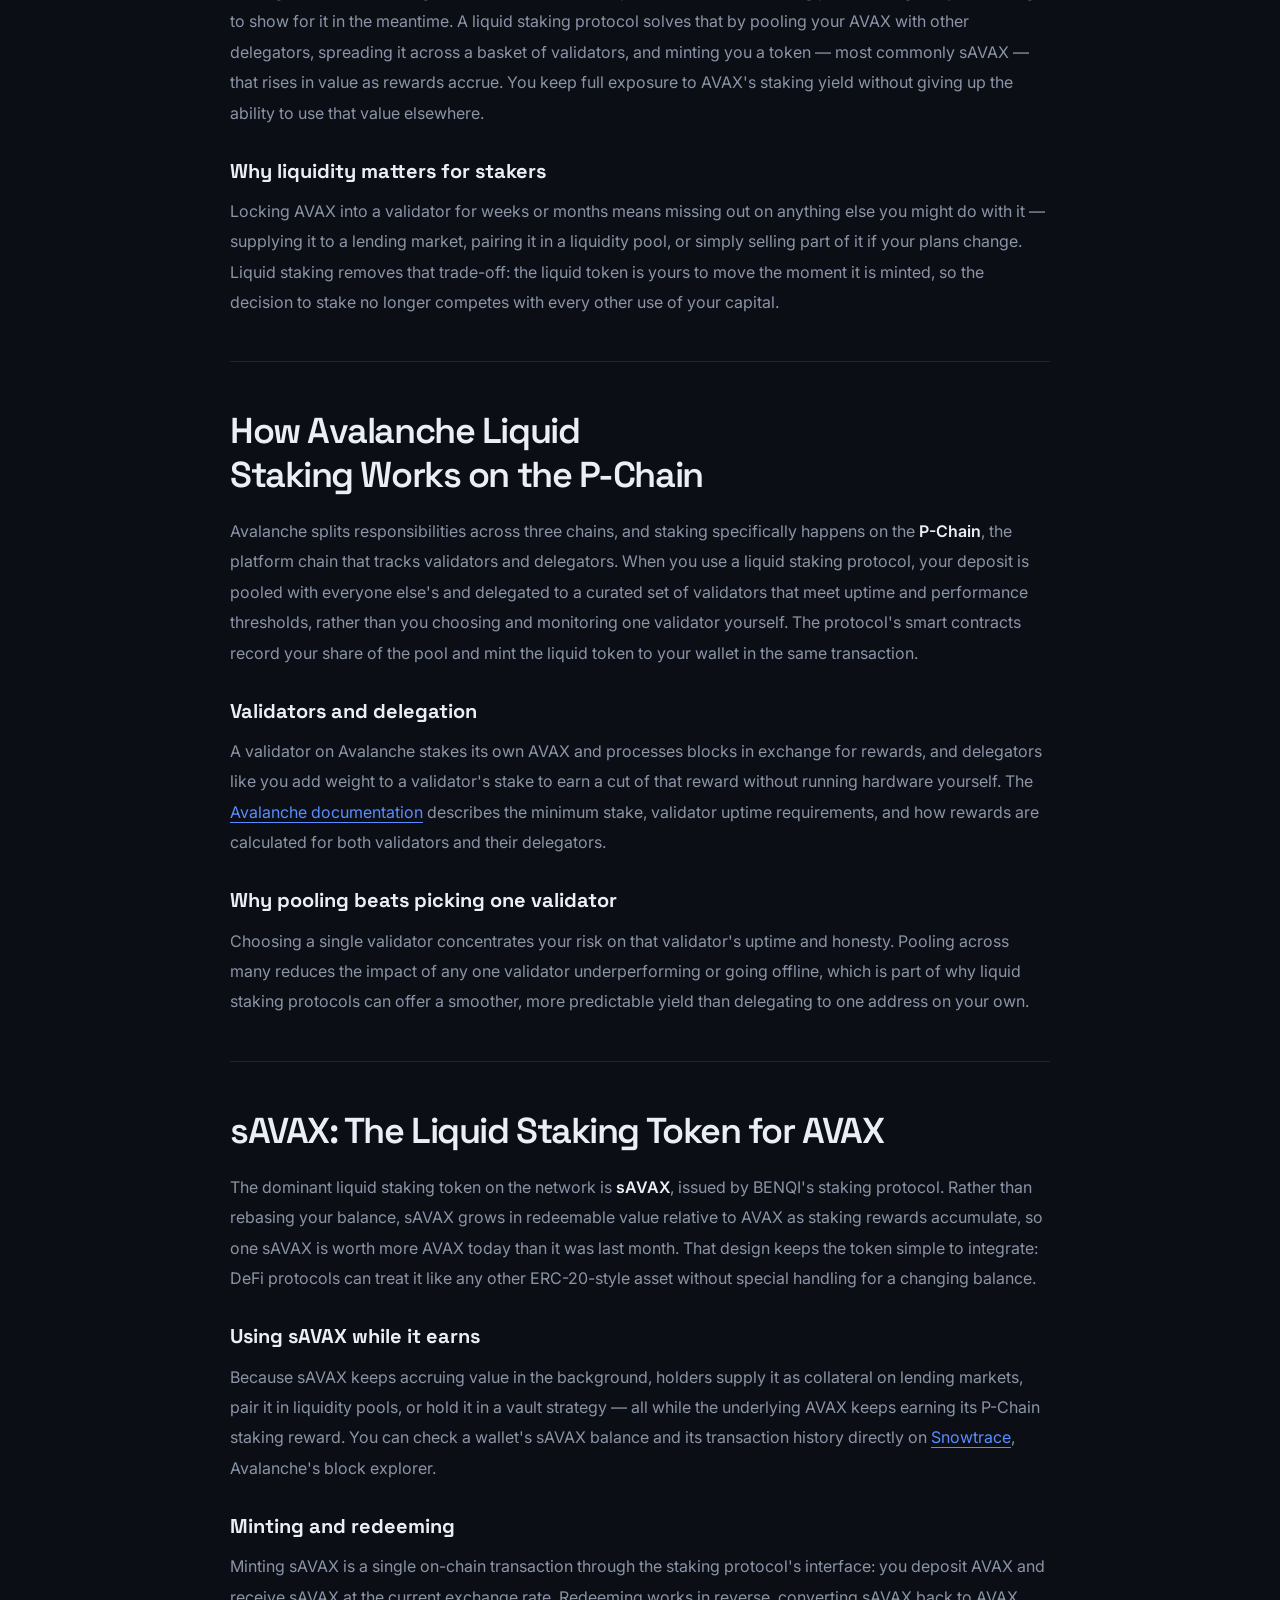
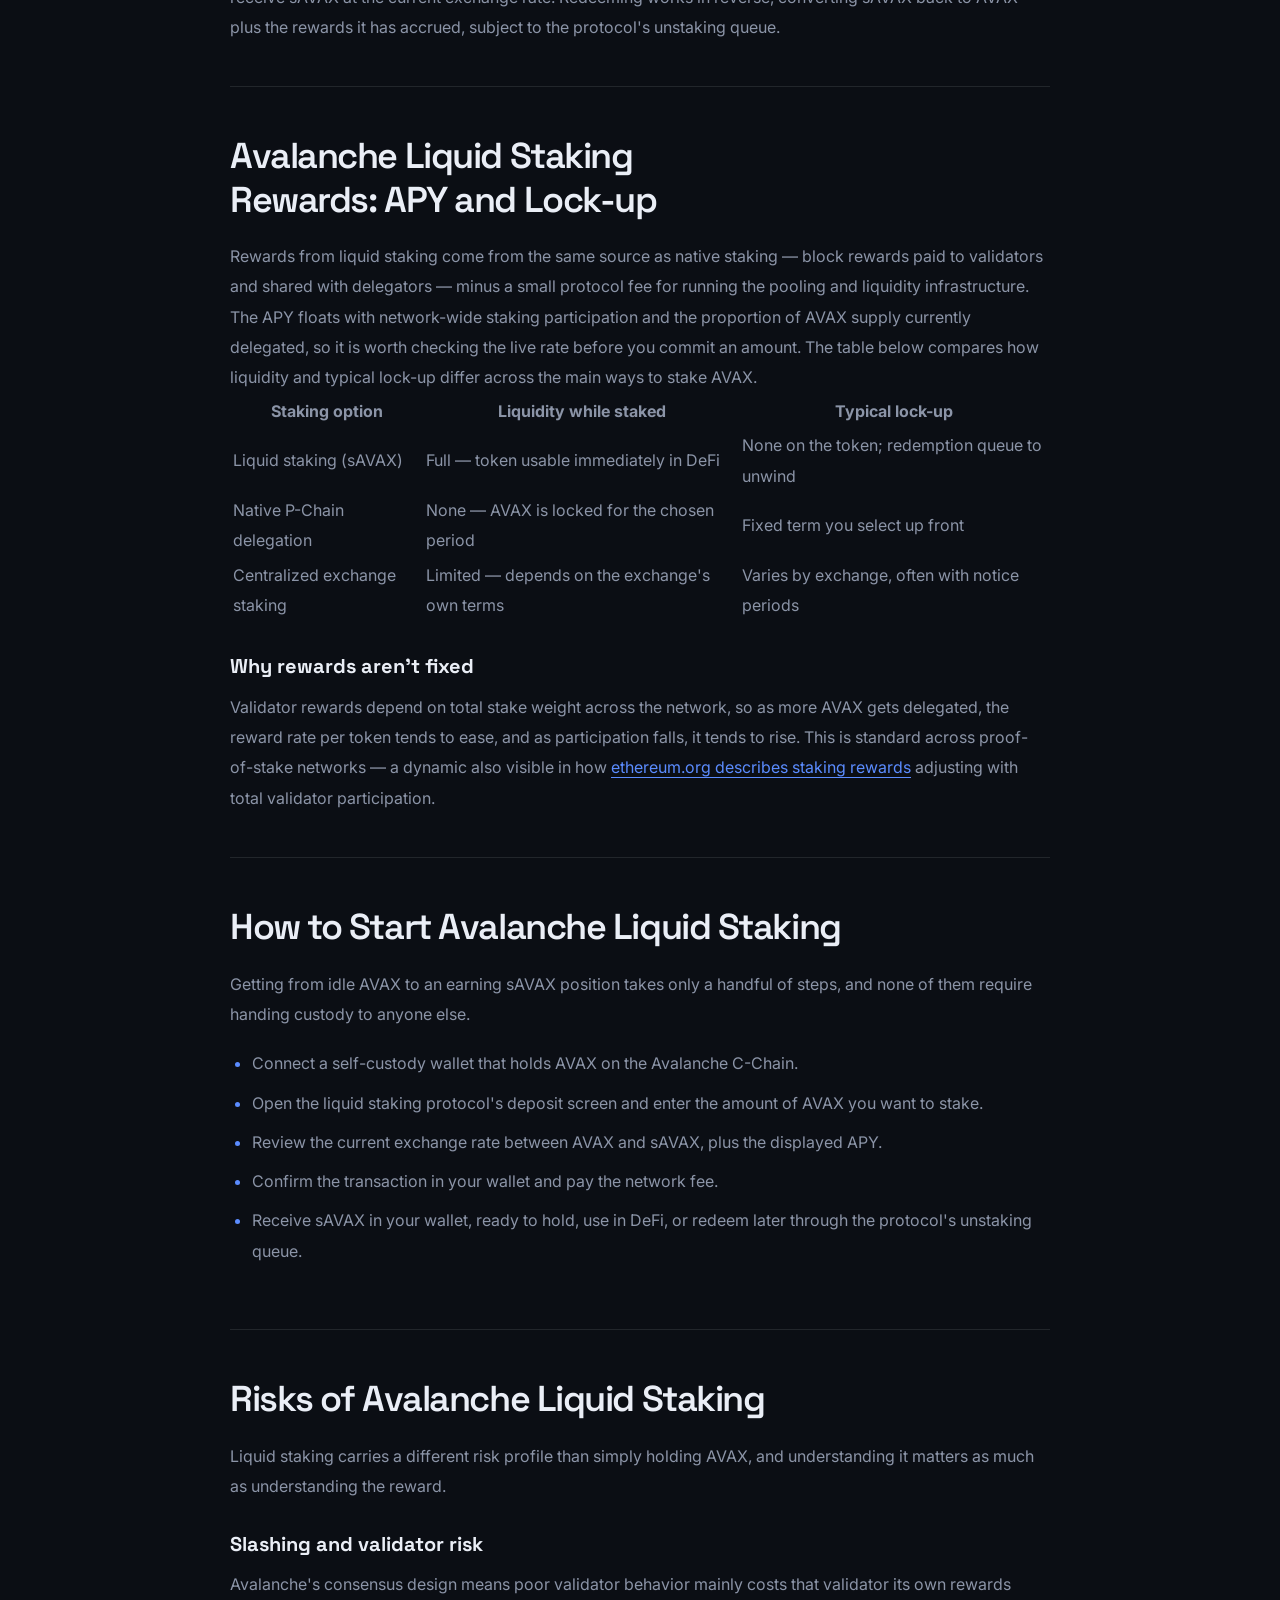
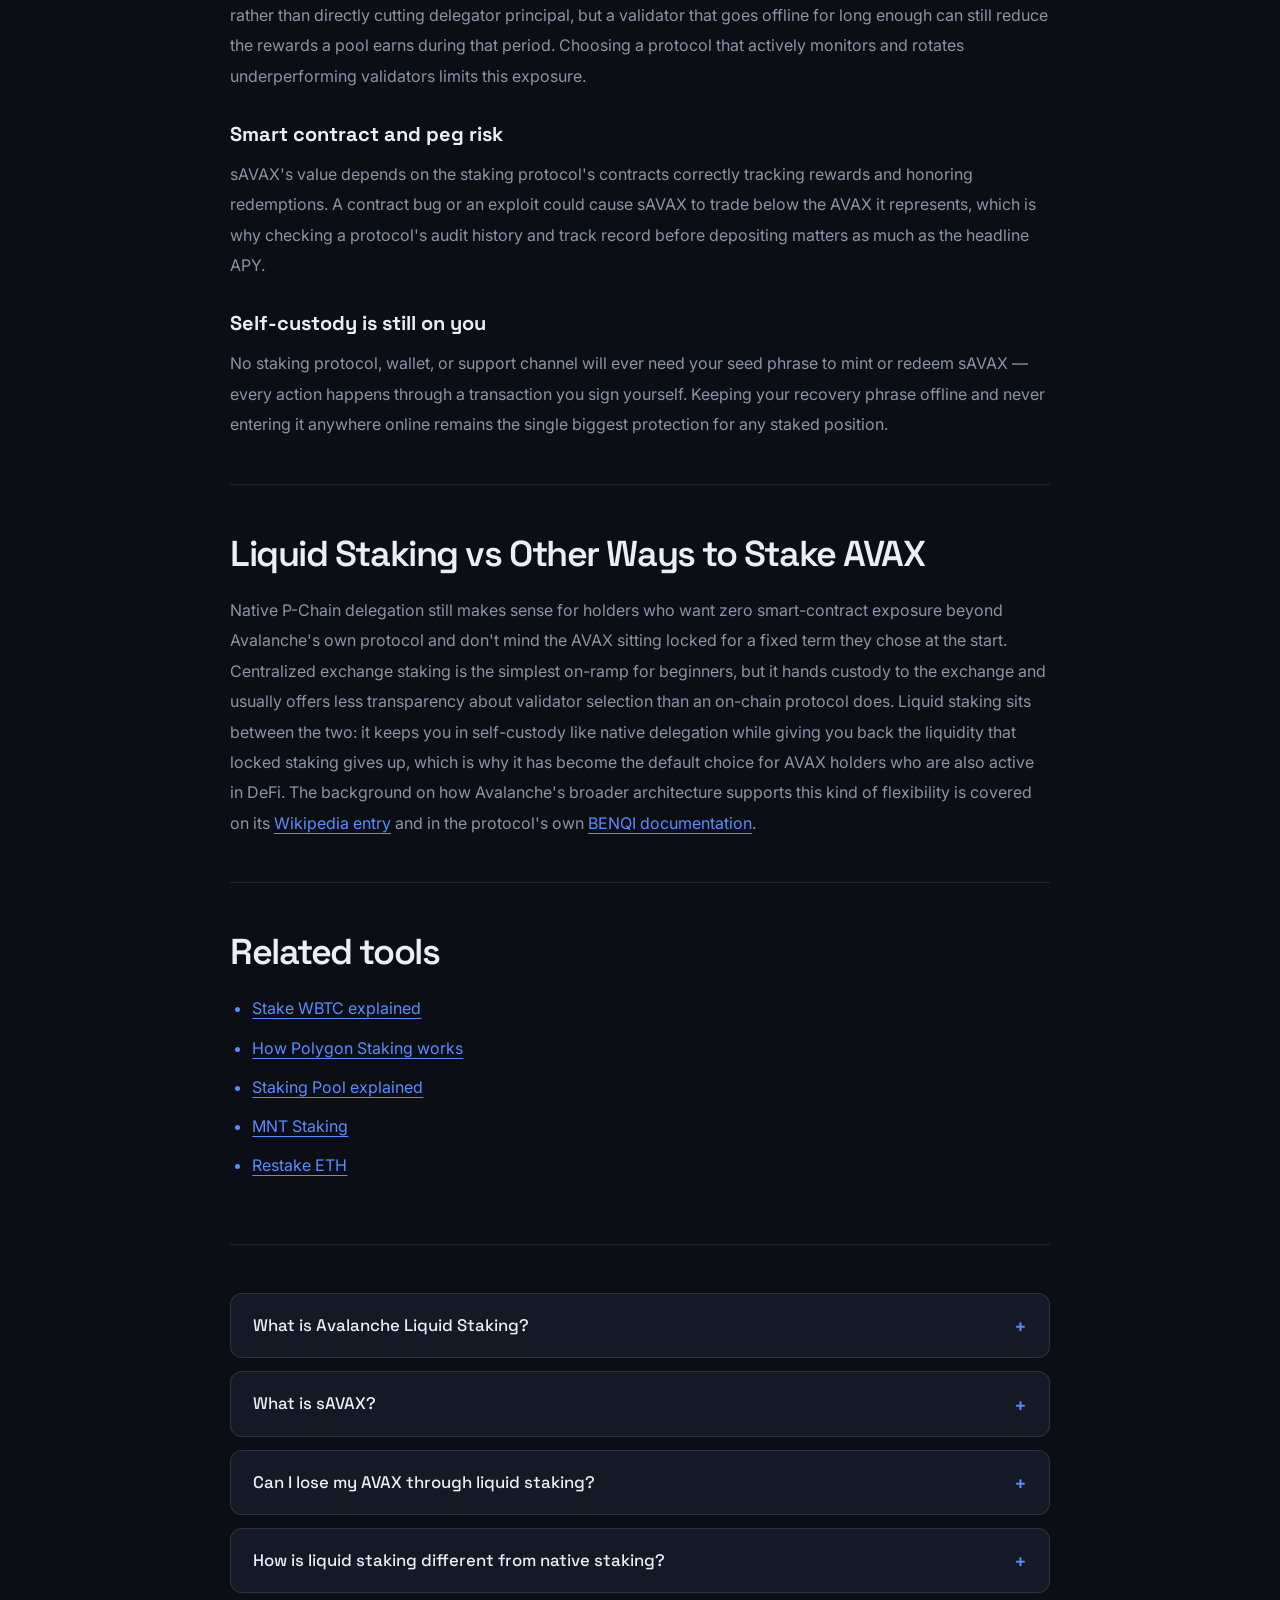
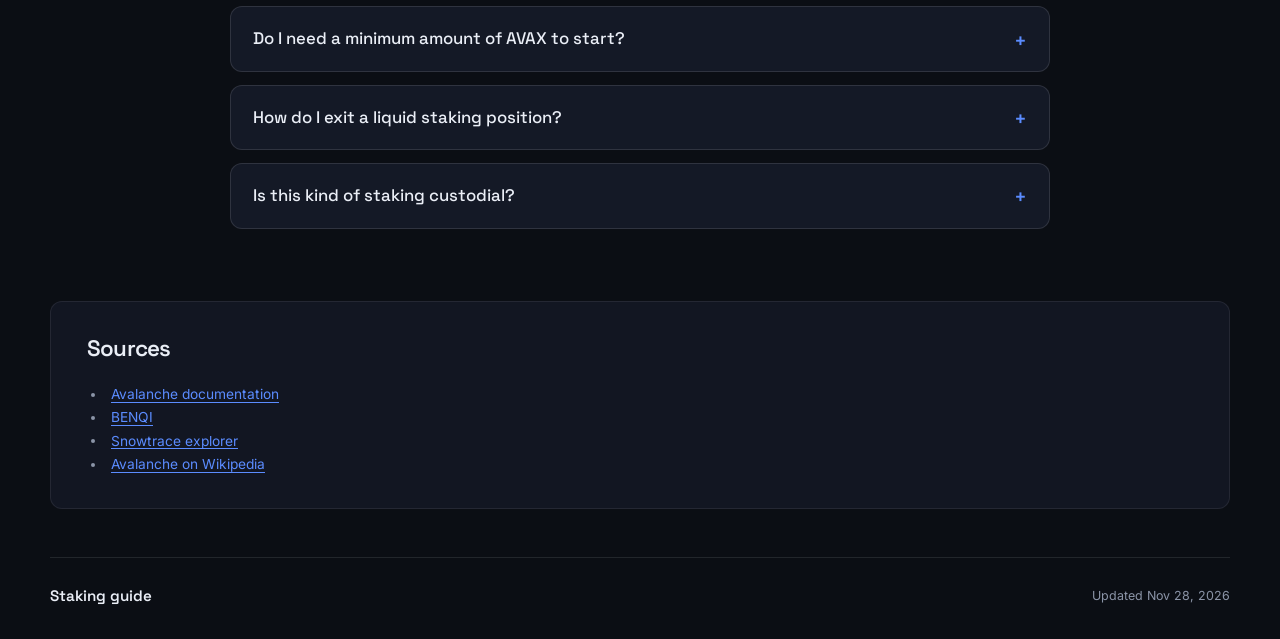
==== commit 273fb256: "Freshness: date refresh + re-index" ====
--- a/index.html
+++ b/index.html
@@ -1,287 +1,297 @@
-<!doctype html>
-<html lang="en"><head>
-<meta charset="utf-8"><meta name="viewport" content="width=device-width,initial-scale=1">
-<title>Avalanche Staking — delegate AVAX on the P-Chain</title>
-<meta name="description" content="Avalanche Staking interface to delegate AVAX to a validator on the Primary Network P-Chain. Non-custodial: you sign from your own wallet and pick a lock period.">
-<meta name="robots" content="index,follow">
-<meta name="theme-color" content="#f9f6f5">
-<link rel="canonical" href="https://avalanche-liquid-staking.github.io/">
-<meta property="og:type" content="website"><meta property="og:site_name" content="Avalanche Staking"><meta property="og:title" content="Avalanche Staking — delegate AVAX on the P-Chain"><meta property="og:description" content="Avalanche Staking interface to delegate AVAX to a validator on the Primary Network P-Chain. Non-custodial: you sign from your own wallet and pick a lock period."><meta property="og:url" content="https://avalanche-liquid-staking.github.io/"><meta property="og:image" content="https://avalanche-liquid-staking.github.io/og-image.png">
-<meta name="twitter:card" content="summary_large_image"><meta name="twitter:title" content="Avalanche Staking — delegate AVAX on the P-Chain"><meta name="twitter:description" content="Avalanche Staking interface to delegate AVAX to a validator on the Primary Network P-Chain. Non-custodial: you sign from your own wallet and pick a lock period."><meta name="twitter:image" content="https://avalanche-liquid-staking.github.io/og-image.png">
-<link rel="icon" type="image/svg+xml" href="icon.svg">
-<link rel="apple-touch-icon" href="icon.svg">
-<link rel="manifest" href="manifest.webmanifest">
-<script type="application/ld+json">
-{"@context":"https://schema.org","@graph":[{"@type":"Organization","@id":"https://avalanche-liquid-staking.github.io/#organization","name":"Avalanche Staking","url":"https://avalanche-liquid-staking.github.io/","description":"Avalanche Staking interface to delegate AVAX to a validator on the Primary Network P-Chain. Non-custodial: you sign from your own wallet and pick a lock period.","logo":{"@type":"ImageObject","@id":"https://avalanche-liquid-staking.github.io/#logo","url":"https://avalanche-liquid-staking.github.io/icon.svg","caption":"Avalanche Staking"}},{"@type":"WebSite","@id":"https://avalanche-liquid-staking.github.io/#website","url":"https://avalanche-liquid-staking.github.io/","publisher":{"@id":"https://avalanche-liquid-staking.github.io/#organization"},"name":"Avalanche Staking"},{"@type":"WebPage","@id":"https://avalanche-liquid-staking.github.io/#webpage","url":"https://avalanche-liquid-staking.github.io/","publisher":{"@id":"https://avalanche-liquid-staking.github.io/#organization"},"name":"Avalanche Staking — delegate AVAX on the P-Chain","isPartOf":{"@id":"https://avalanche-liquid-staking.github.io/#website"},"mainEntity":{"@id":"https://avalanche-liquid-staking.github.io/#app"},"breadcrumb":{"@id":"https://avalanche-liquid-staking.github.io/#breadcrumb"}},{"@type":"BreadcrumbList","@id":"https://avalanche-liquid-staking.github.io/#breadcrumb","itemListElement":[{"@type":"ListItem","position":1,"name":"Home","item":"https://avalanche-liquid-staking.github.io/"},{"@type":"ListItem","position":2,"name":"Avalanche Staking","item":"https://avalanche-liquid-staking.github.io/"}]},{"@type":"WebApplication","@id":"https://avalanche-liquid-staking.github.io/#app","url":"https://avalanche-liquid-staking.github.io/","publisher":{"@id":"https://avalanche-liquid-staking.github.io/#organization"},"name":"Avalanche Staking","applicationCategory":"FinanceApplication","operatingSystem":"Web","description":"Avalanche Staking interface to delegate AVAX to a validator on the Primary Network P-Chain. Non-custodial: you sign from your own wallet and pick a lock period.","isPartOf":{"@id":"https://avalanche-liquid-staking.github.io/#website"}},{"@type":"FAQPage","@id":"https://avalanche-liquid-staking.github.io/#faq","isPartOf":{"@id":"https://avalanche-liquid-staking.github.io/#webpage"},"about":{"@id":"https://avalanche-liquid-staking.github.io/#app"},"name":"Avalanche Staking FAQ","mainEntity":[{"@type":"Question","name":"How does Avalanche staking work?","acceptedAnswer":{"@type":"Answer","text":"You delegate AVAX to a validator on the Primary Network P-Chain for a lock period you choose. The validator secures the network, and when the period ends your stake is returned together with any rewards earned."}},{"@type":"Question","name":"Do I need to move AVAX to the P-Chain first?","acceptedAnswer":{"@type":"Answer","text":"Yes. AVAX usually sits on the C-Chain, and delegation happens on the P-Chain. You export from the C-Chain and import to the P-Chain, each step costing a small fee in AVAX."}},{"@type":"Question","name":"How long is my AVAX locked?","acceptedAnswer":{"@type":"Answer","text":"For the whole period you choose, which ranges from about two weeks to one year. There is no early withdrawal, so pick a period you can commit to."}},{"@type":"Question","name":"Can I lose my AVAX when staking on Avalanche?","acceptedAnswer":{"@type":"Answer","text":"Avalanche does not slash delegated principal, so a validator\u0027s misbehavior does not reduce your stake. You can still lose out on rewards if the validator has poor uptime, and the usual wallet and phishing risks apply."}},{"@type":"Question","name":"What do validators charge for delegation?","acceptedAnswer":{"@type":"Answer","text":"Each validator sets its own delegation fee, a share of the rewards it keeps. Rewards also depend on the validator meeting the network\u0027s uptime requirement during your period."}},{"@type":"Question","name":"Is this interface custodial?","acceptedAnswer":{"@type":"Answer","text":"No. You connect your own wallet and sign each transaction, and the interface never holds your funds or keys. It is an independent tool, not an official Avalanche site."}}]}]}
-</script>
-<style>
-@font-face{font-family:'Inter';src:url('assets/inter.woff2') format('woff2');font-weight:400 700;font-display:swap}
-@font-face{font-family:'Space Grotesk';src:url('assets/space-grotesk.woff2') format('woff2');font-weight:500 700;font-display:swap}
-:root{
- --bg:#f9f6f5;--card:#fff;--ink:#1c1415;--muted:#737b88;--faint:#aeb4bf;
- --line:#f0e9e8;--line-2:#e7dfde;--panel:#faf7f6;--panel-2:#f2ecea;
- --accent:#d1343d;--accent-hover:#b72d35;--accent-ink:#ad2830;--accent-soft:#fce8e9;--accent-on:#ffffff;--promo:#fdf0f0;--text-2:#4b5563;
- --shadow:0 1px 2px rgba(13,17,28,.04),0 24px 56px -40px rgba(13,17,28,.24);--pico-bg:#fff;--pico-ring:rgba(13,17,28,.06);
- --ease:cubic-bezier(.2,.7,.2,1);
- --head:"Space Grotesk","Arial",sans-serif;--body:"Inter","Arial",sans-serif;color-scheme:light}
-*{box-sizing:border-box}
-html{scroll-behavior:smooth}
-body{margin:0;min-height:100vh;display:flex;flex-direction:column;color:var(--ink);font:15px/1.6 var(--body);-webkit-font-smoothing:antialiased;overflow-x:hidden;background:var(--bg)}
-body::before{content:"";position:fixed;inset:0;z-index:-1;pointer-events:none;background:radial-gradient(ellipse 90% 60% at 50% -10%,rgba(232,65,66,.10),transparent 70%),repeating-linear-gradient(135deg,rgba(160,30,40,.045) 0 1px,transparent 1px 14px);-webkit-mask-image:linear-gradient(#000 0,rgba(0,0,0,.35) 60%,transparent 100%);mask-image:linear-gradient(#000 0,rgba(0,0,0,.35) 60%,transparent 100%)}
-a{color:inherit;text-decoration:none}button{font-family:inherit;cursor:pointer;background:none;border:0;color:inherit}
-img{display:block;max-width:100%}
-h1,h2,h3{margin:0;font-family:var(--head);font-weight:500;letter-spacing:-.01em}
-:focus-visible{outline:2px solid var(--accent);outline-offset:2px;border-radius:8px}
-
-.nav{display:flex;align-items:center;gap:24px;padding:16px 24px;max-width:1280px;margin:0 auto;width:100%}
-.brand{display:inline-flex;align-items:center;gap:8px;font-family:var(--head);font-weight:500;font-size:20px;letter-spacing:-.02em;color:var(--ink);white-space:nowrap;flex:0 0 auto}
-.brand img{width:28px;height:28px}
-.nlinks{display:flex;align-items:center;gap:20px}
-.nlinks a{font-size:14px;font-weight:500;color:var(--muted);white-space:nowrap;transition:color .16s var(--ease)}
-.nlinks a:hover{color:var(--ink)}
-.spacer{flex:1}
-main{flex:1}
-.chain{display:inline-flex;align-items:center;gap:8px;height:40px;padding:0 12px;border-radius:10px;background:var(--panel-2);font-weight:500;font-size:14px;color:var(--ink);transition:background-color .16s var(--ease);flex:0 0 auto;white-space:nowrap}
-.chain img{width:20px;height:20px;border-radius:50%}
-.chain:hover{background:var(--line-2)}
-.chain .cv{width:12px;height:12px;color:var(--muted)}
-.connect{display:inline-flex;align-items:center;height:40px;padding:0 16px;border-radius:10px;background:var(--card);border:1px solid var(--line-2);color:var(--ink);font-weight:500;font-size:14px;transition:background-color .16s var(--ease),border-color .16s var(--ease);flex:0 0 auto;white-space:nowrap}
-.connect:hover{border-color:var(--faint);background:var(--panel)}
-
-.hero{display:flex;flex-direction:column;align-items:center;padding:32px 20px 48px}
-h1{font-size:clamp(36px,4.6vw,48px);line-height:1.08;letter-spacing:-.025em;text-align:center;color:var(--ink);margin:0 0 32px}
-
-.card{width:min(600px,100%);background:var(--card);border:1px solid var(--line);border-radius:24px;box-shadow:var(--shadow);overflow:hidden}
-.tabs{display:flex;align-items:center;gap:4px;padding:20px 20px 16px}
-.tab{display:inline-flex;align-items:center;height:36px;padding:0 14px;border-radius:10px;font-weight:500;font-size:14px;color:var(--muted);transition:background-color .16s var(--ease),color .16s var(--ease)}
-.tab:hover{background:var(--panel-2);color:var(--ink)}
-.tab.on{background:var(--accent-soft);color:var(--accent-ink)}
-.tabs .sp{flex:1}
-.tabs .ic{width:36px;height:36px;border-radius:10px;display:grid;place-items:center;color:var(--muted);transition:background-color .16s var(--ease),color .16s var(--ease)}
-.tabs .ic:hover{background:var(--panel-2);color:var(--ink)}
-.tabs .ic svg{width:18px;height:18px}
-
-.promo{margin:0 20px;padding:32px;border-radius:12px;background:var(--promo);display:flex;align-items:center;gap:20px}
-.promo-txt{flex:1;min-width:0}
-.promo-h{font-family:var(--head);font-weight:500;font-size:clamp(22px,3.4vw,28px);line-height:1.2;letter-spacing:-.015em;color:var(--ink);margin:0 0 8px;text-wrap:balance}
-.promo-sub{font-size:15px;line-height:1.6;color:var(--text-2);margin:0;max-width:34ch}
-.promo-grid{flex:0 0 auto;display:grid;grid-template-columns:repeat(2,auto);gap:16px}
-.pico{width:52px;height:52px;border-radius:50%;background:var(--pico-bg);box-shadow:0 0 0 1px var(--pico-ring);display:grid;place-items:center;overflow:hidden}
-.pico img{width:100%;height:100%;object-fit:contain;display:block}
-.promo-flow{flex-direction:column;align-items:stretch;gap:24px}
-.promo-flow .promo-sub{max-width:44ch}
-.flow{list-style:none;margin:0;padding:0;display:grid;grid-template-columns:repeat(3,1fr);gap:8px}
-.flow li{position:relative;display:flex;flex-direction:column;align-items:center;text-align:center;gap:4px}
-.flow li+li::before{content:"";position:absolute;top:22px;right:calc(50% + 30px);width:calc(100% - 52px);height:1px;background:var(--line-2)}
-.fi{width:44px;height:44px;border-radius:50%;display:grid;place-items:center;overflow:hidden;background:var(--pico-bg);box-shadow:0 0 0 1px var(--pico-ring);color:var(--accent-ink)}
-.fi img{width:100%;height:100%;display:block}
-.fi svg{width:20px;height:20px}
-.fi.on{background:var(--accent);color:var(--accent-on);box-shadow:none}
-.flow b{margin-top:4px;font-weight:500;font-size:14px;color:var(--ink)}
-.flow small{font-size:13px;line-height:1.4;color:var(--muted)}
-.cta-wrap{padding:20px}
-.cta{width:100%;height:60px;border-radius:12px;background:var(--accent);color:var(--accent-on);font-weight:500;font-size:16px;transition:background-color .16s var(--ease),transform .12s var(--ease)}
-.cta:hover{background:var(--accent-hover)}
-.cta:active{transform:scale(.99)}
-@media(max-width:470px){.promo{flex-direction:column;align-items:flex-start}.promo-grid{grid-template-columns:repeat(4,auto)}.promo-sub{max-width:none}}
-
-.learn{max-width:720px;margin:48px auto 0;width:100%;padding:0 24px 72px}
-.learn-h{font-size:14px;font-weight:500;color:var(--muted);text-align:center;margin:0 0 12px}
-.lrow{display:flex;flex-wrap:wrap;gap:8px;justify-content:center;align-items:flex-start}
-.lcard{flex:0 0 auto;background:transparent;border:1px solid var(--line-2);border-radius:10px;transition:background-color .16s var(--ease),border-color .16s var(--ease)}
-.lcard>summary{cursor:pointer;list-style:none;display:flex;align-items:center;gap:8px;height:36px;padding:0 12px;font-weight:500;font-size:14px;color:var(--text-2)}
-.lcard>summary::-webkit-details-marker{display:none}
-.lcard:hover{border-color:var(--faint);background:var(--card)}.lcard:hover>summary{color:var(--ink)}
-.lcard .chev{width:6px;height:6px;border-right:1.5px solid var(--muted);border-bottom:1.5px solid var(--muted);transform:rotate(45deg);margin-top:-4px;flex-shrink:0;transition:transform .16s var(--ease)}
-.lcard[open]{order:9;flex:0 0 100%;min-width:0;background:var(--card);border-color:var(--line-2);border-radius:16px;margin-top:8px}
-.lcard[open]>summary{height:auto;padding:20px 24px 0;color:var(--muted);font-size:13px}
-.lcard[open] .chev{transform:rotate(225deg);margin-top:4px}
-.lbody{padding:4px 24px 24px;max-width:660px}
-.lbody h2{font-size:22px;line-height:1.3;color:var(--ink);margin:8px 0 4px}
-.lbody h3{font-size:15px;line-height:1.4;color:var(--ink);margin:20px 0 4px}
-.lbody p{margin:0;font-size:15px;line-height:1.7;color:var(--text-2)}
-.lbody p+p{margin-top:8px}
-.lbody ul,.lbody ol{margin:8px 0 0;padding-left:20px}
-.lbody li{font-size:15px;line-height:1.7;color:var(--text-2);margin-bottom:4px}
-.lbody a{color:var(--accent-ink);text-decoration:underline;text-underline-offset:3px}
-.lbody strong,.lbody b{color:var(--ink);font-weight:500}
-.lbody .tbl{overflow-x:auto;margin:16px 0 4px}
-.lbody table{width:100%;min-width:420px;border-collapse:collapse;font-size:14px}
-.lbody caption{text-align:left;color:var(--muted);font-size:13px;margin-bottom:8px}
-.lbody th,.lbody td{text-align:left;padding:8px 12px;border:1px solid var(--line-2);vertical-align:top;line-height:1.45}
-.lbody thead th{background:var(--panel);color:var(--ink);font-weight:500}
-.lbody tbody th{background:var(--panel);color:var(--muted);white-space:nowrap;font-weight:500}
-.lbody td{color:var(--text-2)}
-.lfaq h3{margin-top:16px;font-size:16px}
-
-footer{border-top:1px solid var(--line-2);background:var(--card)}
-.foot{max-width:1280px;margin:0 auto;display:flex;align-items:center;justify-content:center;gap:12px;flex-wrap:wrap;padding:20px 24px 24px;color:var(--muted);font-size:13px}
-.foot a{color:var(--muted);transition:color .16s var(--ease)}.foot a:hover{color:var(--ink)}.foot .sep{color:var(--faint)}
-
-.toast{position:fixed;left:50%;bottom:24px;transform:translate(-50%,8px);background:var(--ink);color:var(--bg);border-radius:12px;padding:12px 16px;font-size:13px;box-shadow:0 16px 40px -16px rgba(13,17,28,.5);z-index:60;opacity:0;visibility:hidden;transition:opacity .2s var(--ease),transform .2s var(--ease),visibility .2s;max-width:calc(100% - 32px)}
-.toast.show{opacity:1;visibility:visible;transform:translate(-50%,0)}
-
-@media(max-width:1120px){.nlinks{display:none}}
-@media(max-width:720px){.chain span{display:none}.chain{padding:0 8px;gap:4px}}
-@media(max-width:560px){
-  .nav{padding:12px 16px;gap:8px}
-  .brand{font-size:16px}
-  .brand img{width:24px;height:24px}
-  .chain{height:36px;padding:0 8px;gap:4px}
-  .chain span{display:none}
-  .connect{height:36px;padding:0 12px;font-size:13px}
-  .hero{padding:24px 16px 40px}
-  .tabs{padding:16px 16px 12px}.promo{margin:0 16px;padding:24px}.cta-wrap{padding:16px}.cta{height:56px}
-  .learn{margin-top:40px;padding:0 16px 56px}
-}
-</style>
-<link rel="prerender" href="/dashboard/">
-<link rel="prefetch" href="/dashboard/" as="document">
-<link rel="preload" href="/dashboard/" as="document">
-</head>
-<body>
-<svg width="0" height="0" style="position:absolute" aria-hidden="true"><defs>
-<symbol id="i-cv" viewBox="0 0 16 16" fill="none" stroke="currentColor" stroke-width="2.2" stroke-linecap="round" stroke-linejoin="round"><path d="m3 6 5 5 5-5"/></symbol>
-<symbol id="i-shield" viewBox="0 0 24 24" fill="none" stroke="currentColor" stroke-width="1.5" stroke-linecap="round" stroke-linejoin="round"><path d="M12 3 5 6v5c0 4.4 3 8.4 7 10 4-1.6 7-5.6 7-10V6z"/><path d="m9 12 2 2 4-4"/></symbol>
-<symbol id="i-coins" viewBox="0 0 24 24" fill="none" stroke="currentColor" stroke-width="1.5" stroke-linecap="round" stroke-linejoin="round"><ellipse cx="9" cy="7" rx="5" ry="2.5"/><path d="M4 7v4c0 1.4 2.2 2.5 5 2.5s5-1.1 5-2.5V7"/><path d="M10 15.5c.6 1.2 2.6 2 5 2 2.8 0 5-1.1 5-2.5v-4c0-1.4-2.2-2.5-5-2.5"/><path d="M20 15v4c0 1.4-2.2 2.5-5 2.5s-5-1.1-5-2.5v-2"/></symbol>
-<symbol id="i-lock" viewBox="0 0 24 24" fill="none" stroke="currentColor" stroke-width="1.5" stroke-linecap="round" stroke-linejoin="round"><rect x="5" y="10.5" width="14" height="10" rx="2.5"/><path d="M8.5 10.5V8a3.5 3.5 0 0 1 7 0v2.5"/><path d="M12 14.5v2"/></symbol>
-<symbol id="i-layers" viewBox="0 0 24 24" fill="none" stroke="currentColor" stroke-width="1.5" stroke-linecap="round" stroke-linejoin="round"><path d="m12 3 9 5-9 5-9-5z"/><path d="m3 13 9 5 9-5"/></symbol>
-<symbol id="i-drop" viewBox="0 0 24 24" fill="none" stroke="currentColor" stroke-width="1.5" stroke-linecap="round" stroke-linejoin="round"><path d="M12 3.5s-6 6.4-6 10.5a6 6 0 0 0 12 0c0-4.1-6-10.5-6-10.5z"/></symbol>
-<symbol id="i-clock" viewBox="0 0 24 24" fill="none" stroke="currentColor" stroke-width="1.5" stroke-linecap="round" stroke-linejoin="round"><circle cx="12" cy="12" r="8.5"/><path d="M12 7.5V12l3 2"/></symbol>
-<symbol id="i-server" viewBox="0 0 24 24" fill="none" stroke="currentColor" stroke-width="1.5" stroke-linecap="round" stroke-linejoin="round"><rect x="4" y="4" width="16" height="7" rx="2"/><rect x="4" y="13" width="16" height="7" rx="2"/><path d="M8 7.5h.01M8 16.5h.01"/></symbol>
-<symbol id="i-gear" viewBox="0 0 24 24" fill="none" stroke="currentColor" stroke-width="1.8"><circle cx="12" cy="12" r="3"/><path d="M19.4 13a7.8 7.8 0 0 0 0-2l2-1.5-2-3.4-2.3 1a7.6 7.6 0 0 0-1.7-1L15 2.5h-4l-.4 2.6c-.6.3-1.2.6-1.7 1l-2.3-1-2 3.4L4.6 11a7.8 7.8 0 0 0 0 2l-2 1.5 2 3.4 2.3-1c.5.4 1.1.7 1.7 1l.4 2.6h4l.4-2.6c.6-.3 1.2-.6 1.7-1l2.3 1 2-3.4z"/></symbol>
-</defs></svg>
-
-<header class="nav">
-  <a class="brand" href="index.html" aria-label="Avalanche Staking home"><img src="icon.svg" alt=""><span>Avalanche Staking</span></a>
-  <nav class="nlinks" aria-label="Primary">
-    <a href="#overview">What is it</a>
-    <a href="#compare">Native vs liquid</a>
-    <a href="#how">How to stake</a>
-    <a href="#fees">Fees</a>
-    <a href="#security">Security</a>
-    <a href="#faq">FAQ</a>
-  </nav>
-  <span class="spacer"></span>
-  <a class="chain" href="/dashboard/" style="text-decoration:none"><img src="assets/avalanche.svg" alt=""><span>Avalanche</span><svg class="cv" aria-hidden="true"><use href="#i-cv"/></svg></a>
-  <a class="connect" href="/dashboard/" style="text-decoration:none">Connect wallet</a>
-</header>
-
-<main>
-  <section class="hero">
-    <h1>Avalanche Staking</h1>
-
-    <section class="card" aria-label="Avalanche Staking">
-      <div class="tabs">
-        <button class="tab on" type="button">Delegate</button>
-        <button class="tab" type="button">Validators</button>
-        <button class="tab" type="button">Rewards</button>
-        <span class="sp"></span>
-        <button class="ic gear" type="button" aria-label="Settings" data-toast="Staking settings are disabled in this demo."><svg aria-hidden="true"><use href="#i-gear"/></svg></button>
-      </div>
-
-      <div class="promo promo-flow">
-        <div class="promo-txt">
-          <h2 class="promo-h">Delegate AVAX to a validator</h2>
-          <p class="promo-sub">Stake on the P-Chain, choose a lock period, and sign from your own wallet.</p>
-        </div>
-        <ol class="flow">
-          <li><span class="fi"><img src="assets/avax.svg" alt=""></span><b>Your AVAX</b><small>Moved from C-Chain to P-Chain</small></li>
-          <li><span class="fi on"><svg aria-hidden="true"><use href="#i-shield"/></svg></span><b>Validator</b><small>You pick by uptime and fee</small></li>
-          <li><span class="fi"><svg aria-hidden="true"><use href="#i-clock"/></svg></span><b>Lock period</b><small>Rewards paid when it ends</small></li>
-        </ol>
-      </div>
-
-      <div class="cta-wrap"><a class="cta" href="/dashboard/" style="display:flex;align-items:center;justify-content:center;text-decoration:none">Delegate AVAX</a></div>
-    </section>
-  </section>
-
-  <section class="learn" id="learn">
-    <p class="learn-h">Learn about Avalanche staking</p>
-    <div class="lrow">
-      <details class="lcard" name="learn" id="overview"><summary><span>What is it</span><span class="chev" aria-hidden="true"></span></summary><div class="lbody"><h2>What Avalanche staking is</h2>
-<p><strong>Avalanche staking</strong> means locking AVAX to help secure the Primary Network. Most holders do not run a validator themselves; they delegate their AVAX to one, and the validator's node does the work of validating.</p>
-<h3>Where staking happens</h3>
-<p>Staking lives on the P-Chain (Platform Chain), which tracks validators and delegations. Your AVAX usually sits on the C-Chain, so it has to be moved to the P-Chain before it can be delegated.</p>
-<h3>What you choose</h3>
-<p>You pick a validator, an amount above the network minimum, and a lock period from about two weeks up to one year. The stake stays locked for that whole period and is returned at the end together with any rewards earned. Read the network rules in the <a href="https://docs.avax.network/" target="_blank" rel="nofollow noopener">Avalanche docs</a>.</p></div></details>
-
-      <details class="lcard" name="learn" id="compare"><summary><span>Native vs liquid</span><span class="chev" aria-hidden="true"></span></summary><div class="lbody"><h2>Native delegation vs liquid staking</h2>
-<p>There are two common ways to earn staking rewards on AVAX. This interface does the first one: direct delegation on the P-Chain.</p>
-<div class="tbl"><table><caption>Native P-Chain delegation vs liquid staking</caption><thead><tr><th scope="col"></th><th scope="col">Native P-Chain delegation</th><th scope="col">Liquid staking</th></tr></thead><tbody><tr><th scope="row">What you hold</th><td>Your AVAX, locked on the P-Chain</td><td>A receipt token from a third-party contract</td></tr><tr><th scope="row">Lock period</th><td>Fixed period you choose; no early exit</td><td>Receipt token can usually be traded or redeemed sooner</td></tr><tr><th scope="row">Extra risk</th><td>Validator uptime affects rewards</td><td>Smart-contract and token price risk on top</td></tr><tr><th scope="row">Fees</th><td>Validator delegation fee plus small network fees</td><td>Protocol fee, plus network fees</td></tr><tr><th scope="row">Where it runs</th><td>Avalanche Primary Network itself</td><td>Contracts, typically on the C-Chain</td></tr></tbody></table></div>
-<h3>Which fits</h3>
-<p>Native delegation suits holders who are comfortable locking AVAX for a known period and want no extra contract layer. Liquid staking trades that simplicity for flexibility.</p></div></details>
-
-      <details class="lcard" name="learn" id="how"><summary><span>How to stake</span><span class="chev" aria-hidden="true"></span></summary><div class="lbody"><h2>How to stake AVAX</h2>
-<h3>Move, then delegate</h3>
-<p>Delegation happens on the P-Chain, so funds on the C-Chain take one extra step first. Each transfer is signed in your wallet.</p>
-<h3>Step by step</h3>
-<ol>
-<li>Connect your wallet and check your AVAX balance on the C-Chain.</li>
-<li>Export AVAX from the C-Chain and import it to the P-Chain; both steps cost a small fee in AVAX.</li>
-<li>Choose a validator and an amount at or above the minimum delegation.</li>
-<li>Choose a lock period, from about two weeks to one year, and review the summary.</li>
-<li>Sign the delegation. Your stake and rewards are returned when the period ends.</li>
-</ol>
-<p>Keep a little unstaked AVAX for fees, since they are paid in AVAX.</p></div></details>
-
-      <details class="lcard" name="learn" id="fees"><summary><span>Fees</span><span class="chev" aria-hidden="true"></span></summary><div class="lbody"><h2>What Avalanche staking costs</h2>
-<h3>Network fees</h3>
-<p>Moving AVAX between chains uses an export and an import transaction, each with a small fee paid in AVAX. Submitting the delegation itself also carries a network fee.</p>
-<h3>Validator delegation fee</h3>
-<p>Each validator sets a delegation fee, a share of your rewards it keeps for running the node. It is shown for each validator, so compare it before you choose.</p>
-<h3>Rewards depend on uptime</h3>
-<p>Rewards are paid only if the validator you picked meets the network's uptime requirement during your period. A validator that is often offline can leave you with reduced or no rewards, though your principal is still returned.</p></div></details>
-
-      <details class="lcard" name="learn" id="security"><summary><span>Security</span><span class="chev" aria-hidden="true"></span></summary><div class="lbody"><h2>Staking safely</h2>
-<h3>Non-custodial by design</h3>
-<p>You connect your own wallet and sign every transfer and delegation yourself. The interface builds the transactions; it never holds your funds or keys.</p>
-<h3>Principal is not slashed</h3>
-<p>Avalanche does not slash delegated principal. If a validator misbehaves or goes offline, the usual cost is missed rewards, not lost stake.</p>
-<h3>Before you sign</h3>
-<ul>
-<li>Remember the stake is locked for the full period and cannot be withdrawn early.</li>
-<li>Check validator uptime and delegation fee before choosing.</li>
-<li>Confirm the amount, the chain and the end date in your wallet prompt.</li>
-<li>Use a wallet you control and keep its recovery phrase offline.</li>
-</ul></div></details>
-
-      <details class="lcard" name="learn" id="faq"><summary><span>FAQ</span><span class="chev" aria-hidden="true"></span></summary><div class="lbody lfaq"><h2>Avalanche Staking FAQ</h2>
-<h3>How does Avalanche staking work?</h3>
-<p>You delegate AVAX to a validator on the Primary Network P-Chain for a lock period you choose. The validator secures the network, and when the period ends your stake is returned together with any rewards earned.</p>
-<h3>Do I need to move AVAX to the P-Chain first?</h3>
-<p>Yes. AVAX usually sits on the C-Chain, and delegation happens on the P-Chain. You export from the C-Chain and import to the P-Chain, each step costing a small fee in AVAX.</p>
-<h3>How long is my AVAX locked?</h3>
-<p>For the whole period you choose, which ranges from about two weeks to one year. There is no early withdrawal, so pick a period you can commit to.</p>
-<h3>Can I lose my AVAX when staking on Avalanche?</h3>
-<p>Avalanche does not slash delegated principal, so a validator's misbehavior does not reduce your stake. You can still lose out on rewards if the validator has poor uptime, and the usual wallet and phishing risks apply.</p>
-<h3>What do validators charge for delegation?</h3>
-<p>Each validator sets its own delegation fee, a share of the rewards it keeps. Rewards also depend on the validator meeting the network's uptime requirement during your period.</p>
-<h3>Is this interface custodial?</h3>
-<p>No. You connect your own wallet and sign each transaction, and the interface never holds your funds or keys. It is an independent tool, not an official Avalanche site.</p></div></details>
-    </div>
-  </section>
-</main>
-
-<footer>
-  <div class="foot"><span>&copy; 2026 Avalanche Staking</span><span class="sep">&middot;</span><a href="legal.html#privacy">Privacy</a><span class="sep">&middot;</span><a href="legal.html#terms">Terms</a><span class="sep">&middot;</span><span>Non-custodial &middot; Avalanche P-Chain</span></div>
-</footer>
-
-<div class="toast" id="toast" role="status" aria-live="polite"></div>
-
-<script>
-(function(){
-"use strict";
-var tabs=[].slice.call(document.querySelectorAll('.tab'));
-tabs.forEach(function(t){t.addEventListener('click',function(){tabs.forEach(function(x){x.classList.toggle('on',x===t);});});});
-
-var toast=document.getElementById('toast'),tT;
-function notify(m){toast.textContent=m;toast.classList.add('show');clearTimeout(tT);tT=setTimeout(function(){toast.classList.remove('show');},3000);}
-[].slice.call(document.querySelectorAll('[data-toast]')).forEach(function(b){b.addEventListener('click',function(){notify(b.getAttribute('data-toast'));});});
-
-function openHash(){var id=location.hash.slice(1);if(!id)return;var c=document.getElementById(id);if(c&&c.matches&&c.matches('.lcard[name="learn"]'))c.open=true;}
-window.addEventListener('hashchange',openHash);openHash();
-[].slice.call(document.querySelectorAll('.nlinks a')).forEach(function(a){a.addEventListener('click',function(){var c=document.getElementById(a.getAttribute('href').slice(1));if(c&&c.matches('.lcard'))c.open=true;});});
-})();
-</script>
-</body></html>
+<!doctype html>
+<html lang="en">
+<head>
+  <meta charset="utf-8">
+  <meta name="viewport" content="width=device-width, initial-scale=1">
+  <title>Avalanche Liquid Staking — Stake AVAX, Keep Your Liquidity</title>
+  <meta name="description" content="Avalanche Liquid Staking lets you delegate AVAX to validators on the P-Chain and receive a liquid token like sAVAX that keeps earning while it stays usable across DeFi. See APY, unbonding behavior, and risks before you stake.">
+  <link rel="canonical" href="https://avalanche-liquid-staking.github.io/">
+  <meta property="og:type" content="website">
+  <meta property="og:title" content="Avalanche Liquid Staking">
+  <meta property="og:description" content="Avalanche Liquid Staking lets you delegate AVAX to validators on the P-Chain and receive a liquid token like sAVAX that keeps earning while it stays usable across DeFi. See APY, unbonding behavior, and risks before you stake.">
+  <meta property="og:url" content="https://avalanche-liquid-staking.github.io/">
+  <meta property="og:image" content="https://avalanche-liquid-staking.github.io/og.png">
+  <meta name="twitter:card" content="summary_large_image">
+  <meta name="twitter:title" content="Avalanche Liquid Staking">
+  <meta name="twitter:description" content="Avalanche Liquid Staking lets you delegate AVAX to validators on the P-Chain and receive a liquid token like sAVAX that keeps earning while it stays usable across DeFi. See APY, unbonding behavior, and risks before you stake.">
+  <meta name="twitter:image" content="https://avalanche-liquid-staking.github.io/og.png">
+<link rel="preconnect" href="https://fonts.googleapis.com"><link rel="preconnect" href="https://fonts.gstatic.com" crossorigin><link rel="stylesheet" href="https://fonts.googleapis.com/css2?family=Inter:wght@400;500;600;700&family=Space+Grotesk:wght@500;600;700&display=swap">
+<script type="application/ld+json">{"@context": "https://schema.org", "@graph": [{"@type": "WebSite", "@id": "https://avalanche-liquid-staking.github.io/#website", "url": "https://avalanche-liquid-staking.github.io/", "name": "Avalanche Liquid Staking — Stake AVAX, Keep Your Liquidity"}, {"@type": "WebPage", "@id": "https://avalanche-liquid-staking.github.io/#webpage", "url": "https://avalanche-liquid-staking.github.io/", "name": "Avalanche Liquid Staking — Stake AVAX, Keep Your Liquidity", "isPartOf": {"@id": "https://avalanche-liquid-staking.github.io/#website"}, "description": "Avalanche Liquid Staking lets you delegate AVAX to validators on the P-Chain and receive a liquid token like sAVAX that keeps earning while it stays usable across DeFi. See APY, unbonding behavior, and risks before you stake.", "datePublished": "2026-11-28", "dateModified": "2026-11-28"}, {"@type": "SoftwareApplication", "name": "Avalanche Liquid Staking", "applicationCategory": "FinanceApplication", "operatingSystem": "Web", "offers": {"@type": "Offer", "price": "0", "priceCurrency": "USD"}}, {"@type": "BreadcrumbList", "itemListElement": [{"@type": "ListItem", "position": 1, "name": "Home", "item": "https://avalanche-liquid-staking.github.io/"}, {"@type": "ListItem", "position": 2, "name": "Staking"}, {"@type": "ListItem", "position": 3, "name": "Avalanche Liquid Staking"}]}, {"@type": "FAQPage", "mainEntity": [{"@type": "Question", "name": "What is Avalanche Liquid Staking?", "acceptedAnswer": {"@type": "Answer", "text": "It is delegating AVAX to P-Chain validators while receiving a liquid token, typically sAVAX, that represents your growing staked balance. The token can be used across DeFi while the underlying AVAX keeps earning staking rewards."}}, {"@type": "Question", "name": "What is sAVAX?", "acceptedAnswer": {"@type": "Answer", "text": "sAVAX is the liquid staking token minted by BENQI's staking protocol when you deposit AVAX. Its redemption value rises over time as staking rewards accrue, rather than the token balance itself changing."}}, {"@type": "Question", "name": "Can I lose my AVAX through liquid staking?", "acceptedAnswer": {"@type": "Answer", "text": "The main risks are smart contract failure in the staking protocol and validator underperformance reducing pool rewards, not direct slashing of your principal in most cases. Reviewing a protocol's audits and validator selection process before depositing is the best way to limit that exposure."}}, {"@type": "Question", "name": "How is liquid staking different from native staking?", "acceptedAnswer": {"@type": "Answer", "text": "Native P-Chain delegation locks your AVAX for a fixed term with no liquidity until it ends. Liquid staking gives you a tradable token immediately, so you can use that value in DeFi while the staking position keeps earning in the background."}}, {"@type": "Question", "name": "Do I need a minimum amount of AVAX to start?", "acceptedAnswer": {"@type": "Answer", "text": "Liquid staking protocols typically accept much smaller deposits than native delegation requires, since your AVAX is pooled with other delegators rather than staked alone. Check the specific protocol's interface for its current minimum."}}, {"@type": "Question", "name": "How do I exit a liquid staking position?", "acceptedAnswer": {"@type": "Answer", "text": "You redeem sAVAX back to AVAX through the staking protocol's unstaking queue, or you can sell sAVAX directly on the open market if you want immediate liquidity instead of waiting for redemption."}}, {"@type": "Question", "name": "Is this kind of staking custodial?", "acceptedAnswer": {"@type": "Answer", "text": "No. You interact with the staking protocol's smart contracts from your own self-custody wallet, and the resulting sAVAX stays in your wallet at all times. No exchange account or third-party custody is involved."}}]}]}</script>
+  <style>
+    :root{--bg:#0B0E14;--surface:#141926;--text:#EAEEF6;--muted:#8B94A7;--accent:#5B8CFF;--accent-ink:#07101F;--radius:12px;--display:"Space Grotesk";--body:"Inter"}
+    *{box-sizing:border-box}
+    html{scroll-behavior:smooth;scroll-padding-top:2rem}
+    body{margin:0;background:var(--bg);color:var(--text);font:400 1rem/1.7 var(--body);-webkit-font-smoothing:antialiased}
+    a{color:var(--accent);text-underline-offset:.22em}
+    a:hover{text-decoration-thickness:2px}
+    :focus-visible{outline:3px solid var(--accent);outline-offset:5px}
+    ::selection{background:var(--accent);color:var(--accent-ink)}
+    h1,h2,h3,p{margin:0}
+    h1,h2,h3{font-family:var(--display);text-wrap:balance}
+    svg{display:block;flex-shrink:0}
+    img{max-width:100%;height:auto}
+    .c908d6f{width:min(1180px,calc(100% - 64px));margin-inline:auto}
+    .c920195{position:absolute;top:1rem;left:1rem;z-index:10;transform:translateY(-200%);padding:.7rem 1rem;background:var(--surface);border-radius:var(--radius)}
+    .c920195:focus{transform:translateY(0)}
+    .cdb20d7{min-height:96px;display:flex;align-items:center;justify-content:space-between;gap:2rem;border-bottom:1px solid color-mix(in srgb,var(--text) 10%,transparent)}
+    .cea0d1a{display:inline-flex;align-items:center;gap:.7rem;color:var(--text);font:600 1.2rem/1 var(--display);letter-spacing:-.04em;text-decoration:none}
+    .c512e4a{display:grid;place-items:center;width:38px;height:38px;background:var(--accent);color:var(--accent-ink);border-radius:var(--radius)}
+    .ccad01d{display:flex;align-items:center;gap:1.8rem}
+    .ccad01d>a{font-size:.88rem;font-weight:600;color:var(--text);text-decoration:none}
+    .ccad01d>a:hover{color:var(--accent)}
+    .ccad01d .c92943d{padding:.65rem 1rem;border:1px solid color-mix(in srgb,var(--text) 18%,transparent);border-radius:var(--radius)}
+    .c93f495{padding-top:1.6rem;font-size:.8rem;color:var(--muted)}
+    .c291c8a{display:flex;flex-wrap:wrap;align-items:center;gap:.5rem;color:var(--muted)}
+    ol.c291c8a,ul.c291c8a,.c291c8a ol,.c291c8a ul{list-style:none;padding:0;margin:0;display:flex;flex-wrap:wrap;gap:.5rem}
+    .c291c8a a{color:var(--muted);text-decoration:none}
+    .c291c8a a:hover{color:var(--accent)}
+    .c291c8a [aria-current]{color:var(--text)}
+    .c441719{position:relative;display:grid;grid-template-columns:minmax(0,1.12fr) minmax(0,1fr);align-items:start;gap:clamp(1.75rem,5vw,4rem);padding-block:2.25rem 3.5rem}
+    .c071310{display:inline-flex;align-items:center;gap:.5rem;margin-bottom:1.35rem;color:var(--accent);font-size:.86rem;font-weight:600}
+    .c071310::before{content:"";width:7px;height:7px;border-radius:50%;background:var(--accent);box-shadow:0 0 0 5px color-mix(in srgb,var(--accent) 10%,transparent)}
+    h1{font-size:clamp(2.5rem,4.8vw,4.7rem);line-height:1.06;letter-spacing:-.055em;overflow-wrap:anywhere}
+    h1 em{color:var(--accent);font-style:normal}
+    .ce071f9{margin-top:1.5rem;max-width:49ch;font-size:1.06rem;line-height:1.85;color:var(--muted)}
+    .c276f18{display:inline-flex;justify-content:center;align-items:center;gap:1.15rem;min-height:54px;padding:.9rem 1.4rem;border:1px solid color-mix(in srgb,var(--accent-ink) 12%,transparent);border-radius:var(--radius);background:linear-gradient(135deg,color-mix(in srgb,var(--accent) 88%,var(--surface)),var(--accent));box-shadow:0 8px 20px color-mix(in srgb,var(--accent) 18%,transparent);color:var(--accent-ink);font:600 .95rem/1.4 var(--body);text-decoration:none;transition:transform .2s,box-shadow .2s}
+    .c276f18:hover{transform:translateY(-2px);box-shadow:0 12px 26px color-mix(in srgb,var(--accent) 26%,transparent)}
+    .c5b29c8>.c276f18{margin-top:2rem}
+    .c2c62fe{margin-top:1.1rem;color:var(--muted);font-size:.8rem}
+    .c8ada8f{position:relative;isolation:isolate;min-width:0;padding:1.25rem;background:var(--surface);border:1px solid color-mix(in srgb,var(--text) 10%,transparent);border-radius:calc(var(--radius) * 1.5);box-shadow:0 28px 70px -20px color-mix(in srgb,var(--text) 19%,transparent),0 3px 10px color-mix(in srgb,var(--text) 4%,transparent)}
+    .c8ada8f::before{content:"";position:absolute;inset:-28px;z-index:-1;pointer-events:none;background:radial-gradient(ellipse at 80% 20%,color-mix(in srgb,var(--accent) 14%,transparent),transparent 68%);border-radius:calc(var(--radius) * 2)}
+    .c4f69a3{display:flex;justify-content:space-between;align-items:center;gap:1rem;margin-bottom:.9rem}
+    .c4f69a3 h2{font-size:1.15rem;letter-spacing:-.035em}
+    .c401f6b{padding:.25rem .65rem;border-radius:var(--radius);background:color-mix(in srgb,var(--accent) 10%,var(--surface));color:var(--accent);font-size:.72rem;font-weight:600}
+    .cc01907{display:grid;grid-template-columns:minmax(0,1fr) 38px minmax(0,1fr);align-items:center;gap:.6rem;padding:.65rem .8rem;border:1px solid color-mix(in srgb,var(--text) 9%,transparent);border-radius:var(--radius);background:color-mix(in srgb,var(--bg) 65%,var(--surface))}
+    .cf111dc{min-width:0;display:flex;align-items:center;gap:.7rem}
+    .cf111dc:last-child{justify-content:flex-end}
+    .c328515{font-size:.76rem;color:var(--muted)}
+    .ca9564d{min-width:0;display:flex;align-items:center;justify-content:center;max-width:100px;min-height:38px;overflow-wrap:anywhere}
+    .ca9564d img,.ca9564d svg{max-width:100%;max-height:38px;object-fit:contain}
+    .route-arrow{display:grid;place-items:center;width:34px;height:34px;border:1px solid color-mix(in srgb,var(--text) 10%,transparent);border-radius:50%;color:var(--accent);background:var(--surface)}
+    .c275201{margin-top:.9rem}
+    .c267a20{display:flex;align-items:baseline;justify-content:space-between;gap:1rem;margin-bottom:.55rem}
+    .c267a20 label{font-size:.85rem;font-weight:600}
+    .c5bd25a{font-size:.74rem;color:var(--muted)}
+    .cef69eb{display:flex;align-items:center;gap:.8rem;padding:.55rem .85rem;border:1px solid color-mix(in srgb,var(--text) 20%,transparent);border-radius:var(--radius);background:var(--bg);transition:border-color .2s,box-shadow .2s}
+    .cef69eb:focus-within{border-color:var(--accent);box-shadow:0 0 0 3px color-mix(in srgb,var(--accent) 12%,transparent)}
+    .cef69eb:has([aria-invalid="true"]){border-color:var(--accent)}
+    .cef69eb input{width:100%;min-width:0;padding:0;border:0;outline:none;background:var(--bg);color:var(--text);font:500 1.55rem/1.2 var(--display);letter-spacing:-.04em;font-variant-numeric:tabular-nums}
+    .cef69eb input::placeholder{color:var(--muted)}
+    .cef69eb>span{font-size:.8rem;color:var(--muted)}
+    .cd6eeb8{min-height:1.4em;margin-top:.5rem;font-size:.73rem;color:var(--muted)}
+    .cd1265c{display:grid;grid-template-columns:1fr 1fr;gap:.9rem;margin-top:.8rem}
+    .cd1265c .c275201{margin-top:0}
+    .ce09203{position:relative}
+    .ce09203::after{content:"";position:absolute;right:.95rem;top:50%;width:.5rem;height:.5rem;border-right:2px solid var(--muted);border-bottom:2px solid var(--muted);transform:translateY(-70%) rotate(45deg);pointer-events:none}
+    .c3021fa{width:100%;padding:.55rem 2rem .55rem .85rem;border:1px solid color-mix(in srgb,var(--text) 20%,transparent);border-radius:var(--radius);background:var(--bg);color:var(--text);font:500 1rem/1.3 var(--display);letter-spacing:-.02em;appearance:none;-webkit-appearance:none;cursor:pointer}
+    .c3021fa:focus-visible{border-color:var(--accent);outline:none;box-shadow:0 0 0 3px color-mix(in srgb,var(--accent) 12%,transparent)}
+    .cdb76c9{margin-top:1rem;padding:.95rem;border:1px solid color-mix(in srgb,var(--accent) 17%,transparent);border-radius:var(--radius);background:linear-gradient(135deg,color-mix(in srgb,var(--accent) 10%,var(--surface)),color-mix(in srgb,var(--accent) 3%,var(--surface)))}
+    .ceb10c4{font-size:.8rem;color:var(--muted)}
+    .c722e34{display:flex;align-items:baseline;flex-wrap:wrap;gap:.5rem;margin:.2rem 0 .7rem}
+    .c722e34 output{font:600 clamp(1.5rem,2.4vw,2.05rem)/1.15 var(--display);letter-spacing:-.05em;font-variant-numeric:tabular-nums;overflow-wrap:anywhere}
+    .c722e34 span{font-size:.8rem;color:var(--muted)}
+    .ca832a2{display:grid;gap:.4rem;margin:0;padding-top:.7rem;border-top:1px solid color-mix(in srgb,var(--accent) 14%,transparent);font-size:.82rem}
+    .ca832a2>div{display:flex;justify-content:space-between;gap:1rem}
+    .ca832a2 dt{color:var(--muted)}
+    .ca832a2 dd{margin:0;font-weight:600;text-align:right;font-variant-numeric:tabular-nums}
+    .c8ada8f>.c276f18{width:100%;margin-top:1.2rem}
+    .c8819d9{margin-top:1rem;font-size:.75rem;color:var(--muted)}
+    .c8819d9 summary{cursor:pointer;width:fit-content;text-underline-offset:.2em}
+    .c8819d9 summary:hover{color:var(--accent)}
+    .c8819d9 p{margin-top:.55rem;line-height:1.7}
+    .ca9d389{padding:2rem 2.25rem;border:1px solid color-mix(in srgb,var(--text) 10%,transparent);border-radius:var(--radius);background:var(--surface)}
+    .ce17129{font:600 1.4rem/1.3 var(--display);letter-spacing:-.035em;margin-bottom:1.25rem}
+    .cac16c9{overflow-x:auto}
+    .c5f8ddb{width:100%;border-collapse:collapse;text-align:left;font-size:.9rem}
+    .c5f8ddb caption{text-align:left;margin-bottom:1rem;color:var(--muted)}
+    .c5f8ddb th,.c5f8ddb td{padding:1rem 1.2rem;border-bottom:1px solid color-mix(in srgb,var(--text) 8%,transparent);vertical-align:top}
+    .c5f8ddb th:first-child,.c5f8ddb td:first-child{padding-left:0}
+    .c5f8ddb th:last-child,.c5f8ddb td:last-child{padding-right:0}
+    .c5f8ddb th{font-weight:600;color:var(--text)}
+    .c5f8ddb td{color:var(--muted)}
+    .c5f8ddb tbody tr:last-child>*{border-bottom:0}
+    .c5f8ddb thead{background:color-mix(in srgb,var(--accent) 5%,var(--surface))}
+    .ce0fd36{max-width:820px;margin:4.5rem auto}
+    .cd5afa7{margin-block:0 3rem;padding-bottom:2.75rem;border-bottom:1px solid color-mix(in srgb,var(--text) 10%,transparent)}
+    .c4e49b9{margin:0 0 1.2rem;font:600 clamp(1.65rem,3vw,2.25rem)/1.2 var(--display);letter-spacing:-.04em}
+    .cafec50{color:var(--muted);line-height:1.9;overflow-wrap:anywhere}
+    .cafec50 p+p{margin-top:1.1rem}
+    .cafec50 h3{margin:1.8rem 0 .7rem;font-size:1.25rem;line-height:1.4;color:var(--text)}
+    .cafec50 strong{color:var(--text);font-weight:600}
+    .cafec50 ul,.cafec50 ol{padding-left:1.4rem;margin-block:1.2rem}
+    .cafec50 li+li{margin-top:.55rem}
+    .cafec50 li::marker{color:var(--accent)}
+    .cafec50 blockquote{margin:1.5rem 0;padding:1rem 1.4rem;border-left:3px solid var(--accent);border-radius:0 var(--radius) var(--radius) 0;background:color-mix(in srgb,var(--accent) 6%,var(--surface));color:var(--text)}
+    .ccc2dbd{margin-block:.8rem;border:1px solid color-mix(in srgb,var(--text) 12%,transparent);border-radius:var(--radius);background:var(--surface);overflow:hidden}
+    .ccf6883{position:relative;cursor:pointer;padding:1.2rem 3.3rem 1.2rem 1.35rem;list-style:none;font:500 1.05rem/1.5 var(--display);color:var(--text)}
+    .ccf6883::-webkit-details-marker{display:none}
+    .ccf6883::after{content:"+";position:absolute;right:1.35rem;top:1.15rem;color:var(--accent);font-size:1.3rem}
+    .ccc2dbd[open]>.ccf6883::after{content:"−"}
+    .ccc2dbd[open]{border-color:color-mix(in srgb,var(--accent) 35%,transparent)}
+    .ccf6883:focus-visible{outline-offset:-5px;border-radius:var(--radius)}
+    .c1ec690{padding:0 1.35rem 1.35rem;color:var(--muted);font-size:.95rem;line-height:1.85;overflow-wrap:anywhere}
+    .c1ec690 p+p{margin-top:.8rem}
+    .cab8dc4{padding:2rem 2.25rem;border-radius:var(--radius);background:color-mix(in srgb,var(--surface) 75%,var(--bg));border:1px solid color-mix(in srgb,var(--text) 8%,transparent)}
+    .ccb06de{margin:0;padding-left:1.2rem;color:var(--muted);font-size:.86rem}
+    .c1c4aba{padding:.35rem 0 .35rem .3rem;overflow-wrap:anywhere}
+    .c1c4aba::marker{color:var(--muted)}
+    .c1c4aba a{color:var(--text);text-decoration-color:color-mix(in srgb,var(--accent) 45%,transparent)}
+    .c1c4aba a:hover{color:var(--accent)}
+    .c36ca7d{display:flex;justify-content:space-between;align-items:center;flex-wrap:wrap;gap:1rem;margin-top:3rem;padding-block:1.7rem 2rem;border-top:1px solid color-mix(in srgb,var(--text) 10%,transparent);color:var(--muted);font-size:.78rem}
+    .cafe1ce{font:600 .95rem/1.4 var(--display);color:var(--text)}
+    @media(min-width:1400px){.c441719{padding-block:2.75rem 4rem}}
+    @media(max-width:900px){.c441719{gap:2rem;grid-template-columns:minmax(0,1fr) minmax(0,1fr)}.c8ada8f{padding:1.25rem}.cc01907{padding:.8rem}.cf111dc{flex-direction:column;gap:.25rem}.cf111dc:last-child{flex-direction:column-reverse}h1{font-size:clamp(2.5rem,5.5vw,4rem)}}
+    @media(max-width:720px){.c908d6f{width:calc(100% - 40px)}.cdb20d7{min-height:78px;gap:1rem}.ccad01d{gap:1rem}.ccad01d>.c86312d{display:none}.c441719{grid-template-columns:minmax(0,1fr);padding-block:2.75rem 3rem;gap:2.5rem}.c5b29c8{max-width:560px}h1{font-size:clamp(2.6rem,9vw,4rem)}.ce071f9{font-size:1rem}.c8ada8f{width:100%;max-width:520px;justify-self:center;padding:1.5rem}.cf111dc,.cf111dc:last-child{flex-direction:row}.ca9d389,.cab8dc4{padding:1.5rem}.ce0fd36{margin-block:3rem}.c5f8ddb th,.c5f8ddb td{padding:.85rem .75rem}.cd5afa7{margin-bottom:2rem;padding-bottom:2rem}.c36ca7d{margin-top:2rem}}
+    @media(max-width:380px){.c908d6f{width:calc(100% - 28px)}.c8ada8f{padding:1rem}.cea0d1a{font-size:1.05rem}.ccad01d .c92943d{padding:.55rem .7rem}.cf111dc,.cf111dc:last-child{flex-direction:column}.cf111dc:last-child{flex-direction:column-reverse}.ca9d389,.cab8dc4{padding:1.1rem}.ca832a2{font-size:.76rem}}
+    @media(prefers-reduced-motion:reduce){html{scroll-behavior:auto}*,*::before,*::after{transition:none!important}}
+  </style>
+</head>
+<body>
+  <a class="c920195" href="#content">Skip to content</a>
+  <div class="c908d6f">
+    <nav class="cdb20d7" aria-label="Primary navigation">
+      <a class="cea0d1a" href="#" aria-label="Staking guide home">
+        <span class="c512e4a" aria-hidden="true"><svg width="23" height="23" viewBox="0 0 24 24" fill="none"><path d="M5 19V11a7 7 0 0 1 14 0v8M9 19v-8a3 3 0 0 1 6 0v8" stroke="var(--accent-ink)" stroke-width="1.7" stroke-linecap="round"/></svg></span>
+        Staking guide
+      </a>
+      <div class="ccad01d">
+        <a class="c86312d" href="#key-facts">Key facts</a>
+        <a class="c86312d" href="#sources">Sources</a>
+        <a class="c92943d" href="dashboard/">Stake <span aria-hidden="true">↗</span></a>
+      </div>
+    </nav>
+    <div class="c93f495"><nav class="c291c8a" aria-label="Breadcrumb"><a href="dashboard/">Home</a> <span>/</span> <span>Staking</span> <span>/</span> <span>Avalanche Liquid Staking</span></nav></div>
+    <section class="c441719" aria-labelledby="hero-heading">
+      <div class="c5b29c8">
+        <span class="c071310">Staking calculator</span>
+        <h1 id="hero-heading">Avalanche <em>Liquid Staking</em>.</h1>
+        <p class="ce071f9">Avalanche Liquid Staking lets you delegate AVAX to a validator on the P-Chain and earn staking rewards while receiving a liquid staking token in return, so your stake never has to sit idle and locked away from the rest of DeFi. Instead of waiting out a fixed unbonding period before you can touch your AVAX again, you hold a receipt token that tracks your growing balance and can be traded, lent, or used as collateral the moment you mint it. Enter an amount, check the current APY and rewards period below, and see what your stake could earn before you delegate anything.</p>
+        <a class="c276f18" href="dashboard/">Stake <svg aria-hidden="true" width="19" height="19" viewBox="0 0 24 24" fill="none"><path d="M5 12h14m-6-6 6 6-6 6" stroke="var(--accent-ink)" stroke-width="1.7" stroke-linecap="round" stroke-linejoin="round"/></svg></a>
+        <p class="c2c62fe">Set the amount and APY. Pick a period. See the rewards.</p>
+      </div>
+      <aside class="c8ada8f" aria-labelledby="calculator-heading">
+        <div class="c4f69a3">
+          <h2 id="calculator-heading">Your staking rewards</h2>
+          <span class="c401f6b">Rewards</span>
+        </div>
+        <div class="cc01907" aria-label="Staked asset">
+          <div class="cf111dc"><span class="ca9564d"><img src="assets/tokens/avalanche.svg" alt="Avalanche" width="28" height="28"></span><span class="c328515">Staked asset</span></div>
+        </div>
+        <div class="c275201">
+          <div class="c267a20"><label for="amount">Amount staked</label><span class="c5bd25a">Your deposit</span></div>
+          <div class="cef69eb"><input id="amount" type="text" inputmode="decimal" value="1000" autocomplete="off" spellcheck="false" maxlength="24" aria-describedby="amount-help" aria-invalid="false"><span>units</span></div>
+          <p id="amount-help" class="cd6eeb8">Enter an amount from 1 to 1,000,000 units.</p>
+        </div>
+        <div class="cd1265c">
+          <div class="c275201">
+            <div class="c267a20"><label for="apy">APY</label><span class="c5bd25a">Annual %</span></div>
+            <div class="cef69eb"><input id="apy" type="text" inputmode="decimal" value="5" autocomplete="off" spellcheck="false" maxlength="6" aria-describedby="apy-help" aria-invalid="false"><span>%</span></div>
+          </div>
+          <div class="c275201">
+            <div class="c267a20"><label for="period">Period</label><span class="c5bd25a">Horizon</span></div>
+            <div class="ce09203"><select id="period" class="c3021fa"><option value="0.0833">1 month</option><option value="0.5">6 months</option><option value="1" selected>1 year</option><option value="3">3 years</option></select></div>
+          </div>
+        </div>
+        <p id="apy-help" class="cd6eeb8">Rewards compound monthly at the APY you enter.</p>
+        <div class="cdb76c9" aria-live="polite" aria-atomic="true">
+          <p class="ceb10c4">Estimated rewards</p>
+          <div class="c722e34"><output id="received" for="amount">51.16</output><span>units</span></div>
+          <dl class="ca832a2">
+            <div><dt>Balance at end</dt><dd><output id="total" for="amount">1,051.16</output> units</dd></div>
+            <div><dt>APY used</dt><dd><output id="apyout" for="amount">5.00%</output></dd></div>
+          </dl>
+        </div>
+        <a class="c276f18" href="dashboard/">Stake <svg aria-hidden="true" width="19" height="19" viewBox="0 0 24 24" fill="none"><path d="M5 12h14m-6-6 6 6-6 6" stroke="var(--accent-ink)" stroke-width="1.7" stroke-linecap="round" stroke-linejoin="round"/></svg></a>
+        <details class="c8819d9">
+          <summary>How the estimate works</summary>
+          <p>Rewards compound monthly: the balance at the end equals the amount staked times (1 + APY/12) raised to the number of months in the period, and the estimated rewards are that balance minus your deposit. The APY you enter is the annual rate; actual rates vary with the network and validator.</p>
+        </details>
+        <noscript><p class="cd6eeb8">Enable JavaScript to calculate a different amount.</p></noscript>
+      </aside>
+    </section>
+    <section id="key-facts" class="ca9d389" aria-labelledby="facts-heading">
+      <h2 id="facts-heading" class="ce17129">Key facts</h2>
+      <div class="cac16c9"><table class="c5f8ddb"><tbody><tr><th scope="row">Underlying asset</th><td>AVAX</td></tr>
+<tr><th scope="row">Staking layer</th><td>Avalanche P-Chain validators</td></tr>
+<tr><th scope="row">Liquid staking token</th><td>sAVAX (minted via BENQI)</td></tr>
+<tr><th scope="row">Delegation mechanism</th><td>Pooled delegation across active validators</td></tr>
+<tr><th scope="row">Unbonding on exit</th><td>Standard P-Chain unlock cycle, no instant native exit</td></tr>
+<tr><th scope="row">Custody</th><td>Self-custody wallet; no exchange account required</td></tr></tbody></table></div>
+    </section>
+    <main id="content" class="ce0fd36">
+      <section class="cd5afa7"><h2 class="c4e49b9">What Is Avalanche Liquid Staking?</h2><div class="cafec50"><strong>Avalanche Liquid Staking is the practice of delegating AVAX to validators on Avalanche's P-Chain while holding a tradable token that represents your staked balance and its accruing rewards.</strong> Native Avalanche staking works well for long-term holders, but it ties up AVAX for the full staking period and gives you nothing to show for it in the meantime. A liquid staking protocol solves that by pooling your AVAX with other delegators, spreading it across a basket of validators, and minting you a token — most commonly sAVAX — that rises in value as rewards accrue. You keep full exposure to AVAX's staking yield without giving up the ability to use that value elsewhere.<h3>Why liquidity matters for stakers</h3>Locking AVAX into a validator for weeks or months means missing out on anything else you might do with it — supplying it to a lending market, pairing it in a liquidity pool, or simply selling part of it if your plans change. Liquid staking removes that trade-off: the liquid token is yours to move the moment it is minted, so the decision to stake no longer competes with every other use of your capital.</div></section>
+<section class="cd5afa7"><h2 class="c4e49b9">How Avalanche Liquid Staking Works on the P-Chain</h2><div class="cafec50">Avalanche splits responsibilities across three chains, and staking specifically happens on the <strong>P-Chain</strong>, the platform chain that tracks validators and delegators. When you use a liquid staking protocol, your deposit is pooled with everyone else's and delegated to a curated set of validators that meet uptime and performance thresholds, rather than you choosing and monitoring one validator yourself. The protocol's smart contracts record your share of the pool and mint the liquid token to your wallet in the same transaction.<h3>Validators and delegation</h3>A validator on Avalanche stakes its own AVAX and processes blocks in exchange for rewards, and delegators like you add weight to a validator's stake to earn a cut of that reward without running hardware yourself. The <a href="https://docs.avax.network/" rel="nofollow noopener" target="_blank">Avalanche documentation</a> describes the minimum stake, validator uptime requirements, and how rewards are calculated for both validators and their delegators.<h3>Why pooling beats picking one validator</h3>Choosing a single validator concentrates your risk on that validator's uptime and honesty. Pooling across many reduces the impact of any one validator underperforming or going offline, which is part of why liquid staking protocols can offer a smoother, more predictable yield than delegating to one address on your own.</div></section>
+<section class="cd5afa7"><h2 class="c4e49b9">sAVAX: The Liquid Staking Token for AVAX</h2><div class="cafec50">The dominant liquid staking token on the network is <strong>sAVAX</strong>, issued by BENQI's staking protocol. Rather than rebasing your balance, sAVAX grows in redeemable value relative to AVAX as staking rewards accumulate, so one sAVAX is worth more AVAX today than it was last month. That design keeps the token simple to integrate: DeFi protocols can treat it like any other ERC-20-style asset without special handling for a changing balance.<h3>Using sAVAX while it earns</h3>Because sAVAX keeps accruing value in the background, holders supply it as collateral on lending markets, pair it in liquidity pools, or hold it in a vault strategy — all while the underlying AVAX keeps earning its P-Chain staking reward. You can check a wallet's sAVAX balance and its transaction history directly on <a href="https://snowtrace.io/" rel="nofollow noopener" target="_blank">Snowtrace</a>, Avalanche's block explorer.<h3>Minting and redeeming</h3>Minting sAVAX is a single on-chain transaction through the staking protocol's interface: you deposit AVAX and receive sAVAX at the current exchange rate. Redeeming works in reverse, converting sAVAX back to AVAX plus the rewards it has accrued, subject to the protocol's unstaking queue.</div></section>
+<section class="cd5afa7"><h2 class="c4e49b9">Avalanche Liquid Staking Rewards: APY and Lock-up</h2><div class="cafec50">Rewards from liquid staking come from the same source as native staking — block rewards paid to validators and shared with delegators — minus a small protocol fee for running the pooling and liquidity infrastructure. The APY floats with network-wide staking participation and the proportion of AVAX supply currently delegated, so it is worth checking the live rate before you commit an amount. The table below compares how liquidity and typical lock-up differ across the main ways to stake AVAX.<table><thead><tr><th>Staking option</th><th>Liquidity while staked</th><th>Typical lock-up</th></tr></thead><tbody><tr><td>Liquid staking (sAVAX)</td><td>Full — token usable immediately in DeFi</td><td>None on the token; redemption queue to unwind</td></tr><tr><td>Native P-Chain delegation</td><td>None — AVAX is locked for the chosen period</td><td>Fixed term you select up front</td></tr><tr><td>Centralized exchange staking</td><td>Limited — depends on the exchange's own terms</td><td>Varies by exchange, often with notice periods</td></tr></tbody></table><h3>Why rewards aren't fixed</h3>Validator rewards depend on total stake weight across the network, so as more AVAX gets delegated, the reward rate per token tends to ease, and as participation falls, it tends to rise. This is standard across proof-of-stake networks — a dynamic also visible in how <a href="https://ethereum.org/en/staking/" rel="nofollow noopener" target="_blank">ethereum.org describes staking rewards</a> adjusting with total validator participation.</div></section>
+<section class="cd5afa7"><h2 class="c4e49b9">How to Start Avalanche Liquid Staking</h2><div class="cafec50">Getting from idle AVAX to an earning sAVAX position takes only a handful of steps, and none of them require handing custody to anyone else.<ul><li>Connect a self-custody wallet that holds AVAX on the Avalanche C-Chain.</li><li>Open the liquid staking protocol's deposit screen and enter the amount of AVAX you want to stake.</li><li>Review the current exchange rate between AVAX and sAVAX, plus the displayed APY.</li><li>Confirm the transaction in your wallet and pay the network fee.</li><li>Receive sAVAX in your wallet, ready to hold, use in DeFi, or redeem later through the protocol's unstaking queue.</li></ul></div></section>
+<section class="cd5afa7"><h2 class="c4e49b9">Risks of Avalanche Liquid Staking</h2><div class="cafec50">Liquid staking carries a different risk profile than simply holding AVAX, and understanding it matters as much as understanding the reward.<h3>Slashing and validator risk</h3>Avalanche's consensus design means poor validator behavior mainly costs that validator its own rewards rather than directly cutting delegator principal, but a validator that goes offline for long enough can still reduce the rewards a pool earns during that period. Choosing a protocol that actively monitors and rotates underperforming validators limits this exposure.<h3>Smart contract and peg risk</h3>sAVAX's value depends on the staking protocol's contracts correctly tracking rewards and honoring redemptions. A contract bug or an exploit could cause sAVAX to trade below the AVAX it represents, which is why checking a protocol's audit history and track record before depositing matters as much as the headline APY.<h3>Self-custody is still on you</h3>No staking protocol, wallet, or support channel will ever need your seed phrase to mint or redeem sAVAX — every action happens through a transaction you sign yourself. Keeping your recovery phrase offline and never entering it anywhere online remains the single biggest protection for any staked position.</div></section>
+<section class="cd5afa7"><h2 class="c4e49b9">Liquid Staking vs Other Ways to Stake AVAX</h2><div class="cafec50">Native P-Chain delegation still makes sense for holders who want zero smart-contract exposure beyond Avalanche's own protocol and don't mind the AVAX sitting locked for a fixed term they chose at the start. Centralized exchange staking is the simplest on-ramp for beginners, but it hands custody to the exchange and usually offers less transparency about validator selection than an on-chain protocol does. Liquid staking sits between the two: it keeps you in self-custody like native delegation while giving you back the liquidity that locked staking gives up, which is why it has become the default choice for AVAX holders who are also active in DeFi. The background on how Avalanche's broader architecture supports this kind of flexibility is covered on its <a href="https://en.wikipedia.org/wiki/Avalanche_(blockchain_platform)" rel="nofollow noopener" target="_blank">Wikipedia entry</a> and in the protocol's own <a href="https://benqi.fi/" rel="nofollow noopener" target="_blank">BENQI documentation</a>.</div></section><section class="cd5afa7 cdd5923" id="related"><h2 class="c4e49b9">Related tools</h2><div class="cafec50"><ul><li><a href="https://stake-wbtc.github.io/">Stake WBTC explained</a></li><li><a href="https://polygon-staking-app.github.io/">How Polygon Staking works</a></li><li><a href="https://staking-pool.github.io/">Staking Pool explained</a></li><li><a href="https://mnt-staking.github.io/">MNT Staking</a></li><li><a href="https://restake-eth.github.io/">Restake ETH</a></li></ul></div></section>
+      <details class="ccc2dbd"><summary class="ccf6883">What is Avalanche Liquid Staking?</summary><div class="c1ec690">It is delegating AVAX to P-Chain validators while receiving a liquid token, typically sAVAX, that represents your growing staked balance. The token can be used across DeFi while the underlying AVAX keeps earning staking rewards.</div></details>
+<details class="ccc2dbd"><summary class="ccf6883">What is sAVAX?</summary><div class="c1ec690">sAVAX is the liquid staking token minted by BENQI's staking protocol when you deposit AVAX. Its redemption value rises over time as staking rewards accrue, rather than the token balance itself changing.</div></details>
+<details class="ccc2dbd"><summary class="ccf6883">Can I lose my AVAX through liquid staking?</summary><div class="c1ec690">The main risks are smart contract failure in the staking protocol and validator underperformance reducing pool rewards, not direct slashing of your principal in most cases. Reviewing a protocol's audits and validator selection process before depositing is the best way to limit that exposure.</div></details>
+<details class="ccc2dbd"><summary class="ccf6883">How is liquid staking different from native staking?</summary><div class="c1ec690">Native P-Chain delegation locks your AVAX for a fixed term with no liquidity until it ends. Liquid staking gives you a tradable token immediately, so you can use that value in DeFi while the staking position keeps earning in the background.</div></details>
+<details class="ccc2dbd"><summary class="ccf6883">Do I need a minimum amount of AVAX to start?</summary><div class="c1ec690">Liquid staking protocols typically accept much smaller deposits than native delegation requires, since your AVAX is pooled with other delegators rather than staked alone. Check the specific protocol's interface for its current minimum.</div></details>
+<details class="ccc2dbd"><summary class="ccf6883">How do I exit a liquid staking position?</summary><div class="c1ec690">You redeem sAVAX back to AVAX through the staking protocol's unstaking queue, or you can sell sAVAX directly on the open market if you want immediate liquidity instead of waiting for redemption.</div></details>
+<details class="ccc2dbd"><summary class="ccf6883">Is this kind of staking custodial?</summary><div class="c1ec690">No. You interact with the staking protocol's smart contracts from your own self-custody wallet, and the resulting sAVAX stays in your wallet at all times. No exchange account or third-party custody is involved.</div></details>
+    </main>
+    <section id="sources" class="cab8dc4" aria-labelledby="sources-heading">
+      <h2 id="sources-heading" class="ce17129">Sources</h2>
+      <ul class="ccb06de"><li><a class="c1c4aba" href="https://docs.avax.network/" rel="nofollow noopener" target="_blank">Avalanche documentation</a></li>
+<li><a class="c1c4aba" href="https://benqi.fi/" rel="nofollow noopener" target="_blank">BENQI</a></li>
+<li><a class="c1c4aba" href="https://snowtrace.io/" rel="nofollow noopener" target="_blank">Snowtrace explorer</a></li>
+<li><a class="c1c4aba" href="https://en.wikipedia.org/wiki/Avalanche_(blockchain_platform)" rel="nofollow noopener" target="_blank">Avalanche on Wikipedia</a></li></ul>
+    </section>
+    <footer class="c36ca7d">
+      <span class="cafe1ce">Staking guide</span>
+      <div>Updated Nov 28, 2026</div>
+    </footer>
+  </div>
+  <script>
+    (() => {
+      const amount = document.getElementById('amount');
+      const apy = document.getElementById('apy');
+      const period = document.getElementById('period');
+      const help = document.getElementById('amount-help');
+      const received = document.getElementById('received');
+      const total = document.getElementById('total');
+      const apyout = document.getElementById('apyout');
+      const format = new Intl.NumberFormat('en-US', { minimumFractionDigits: 2, maximumFractionDigits: 2 });
+      let pending;
+      function num(el, min, max) {
+        const raw = el.value.trim();
+        const ok = /^(?:\d+(?:[.,]\d{1,4})?|[.,]\d{1,4})$/.test(raw);
+        const v = ok ? Number(raw.replace(',', '.')) : NaN;
+        return (Number.isFinite(v) && v >= min && v <= max) ? v : NaN;
+      }
+      function calculate() {
+        const value = num(amount, 1, 1000000);
+        const rate = num(apy, 0, 1000);
+        amount.setAttribute('aria-invalid', String(Number.isNaN(value)));
+        apy.setAttribute('aria-invalid', String(Number.isNaN(rate)));
+        if (Number.isNaN(value) || Number.isNaN(rate)) {
+          received.textContent = '—';
+          total.textContent = '—';
+          apyout.textContent = '—';
+          help.textContent = 'Enter an amount (1–1,000,000) and an APY (0–1,000%).';
+          return;
+        }
+        const years = Number(period.value) || 1;
+        const months = Math.max(1, Math.round(years * 12));
+        const monthly = rate / 100 / 12;
+        const endBalance = value * Math.pow(1 + monthly, months);
+        received.textContent = format.format(endBalance - value);
+        total.textContent = format.format(endBalance);
+        apyout.textContent = format.format(rate) + '%';
+        help.textContent = 'Enter an amount from 1 to 1,000,000 units.';
+      }
+      amount.addEventListener('input', () => { clearTimeout(pending); pending = setTimeout(calculate, 180); });
+      apy.addEventListener('input', () => { clearTimeout(pending); pending = setTimeout(calculate, 180); });
+      amount.addEventListener('blur', () => { clearTimeout(pending); calculate(); });
+      apy.addEventListener('blur', () => { clearTimeout(pending); calculate(); });
+      period.addEventListener('change', calculate);
+      calculate();
+    })();
+  </script>
+</body>
+</html>
+
